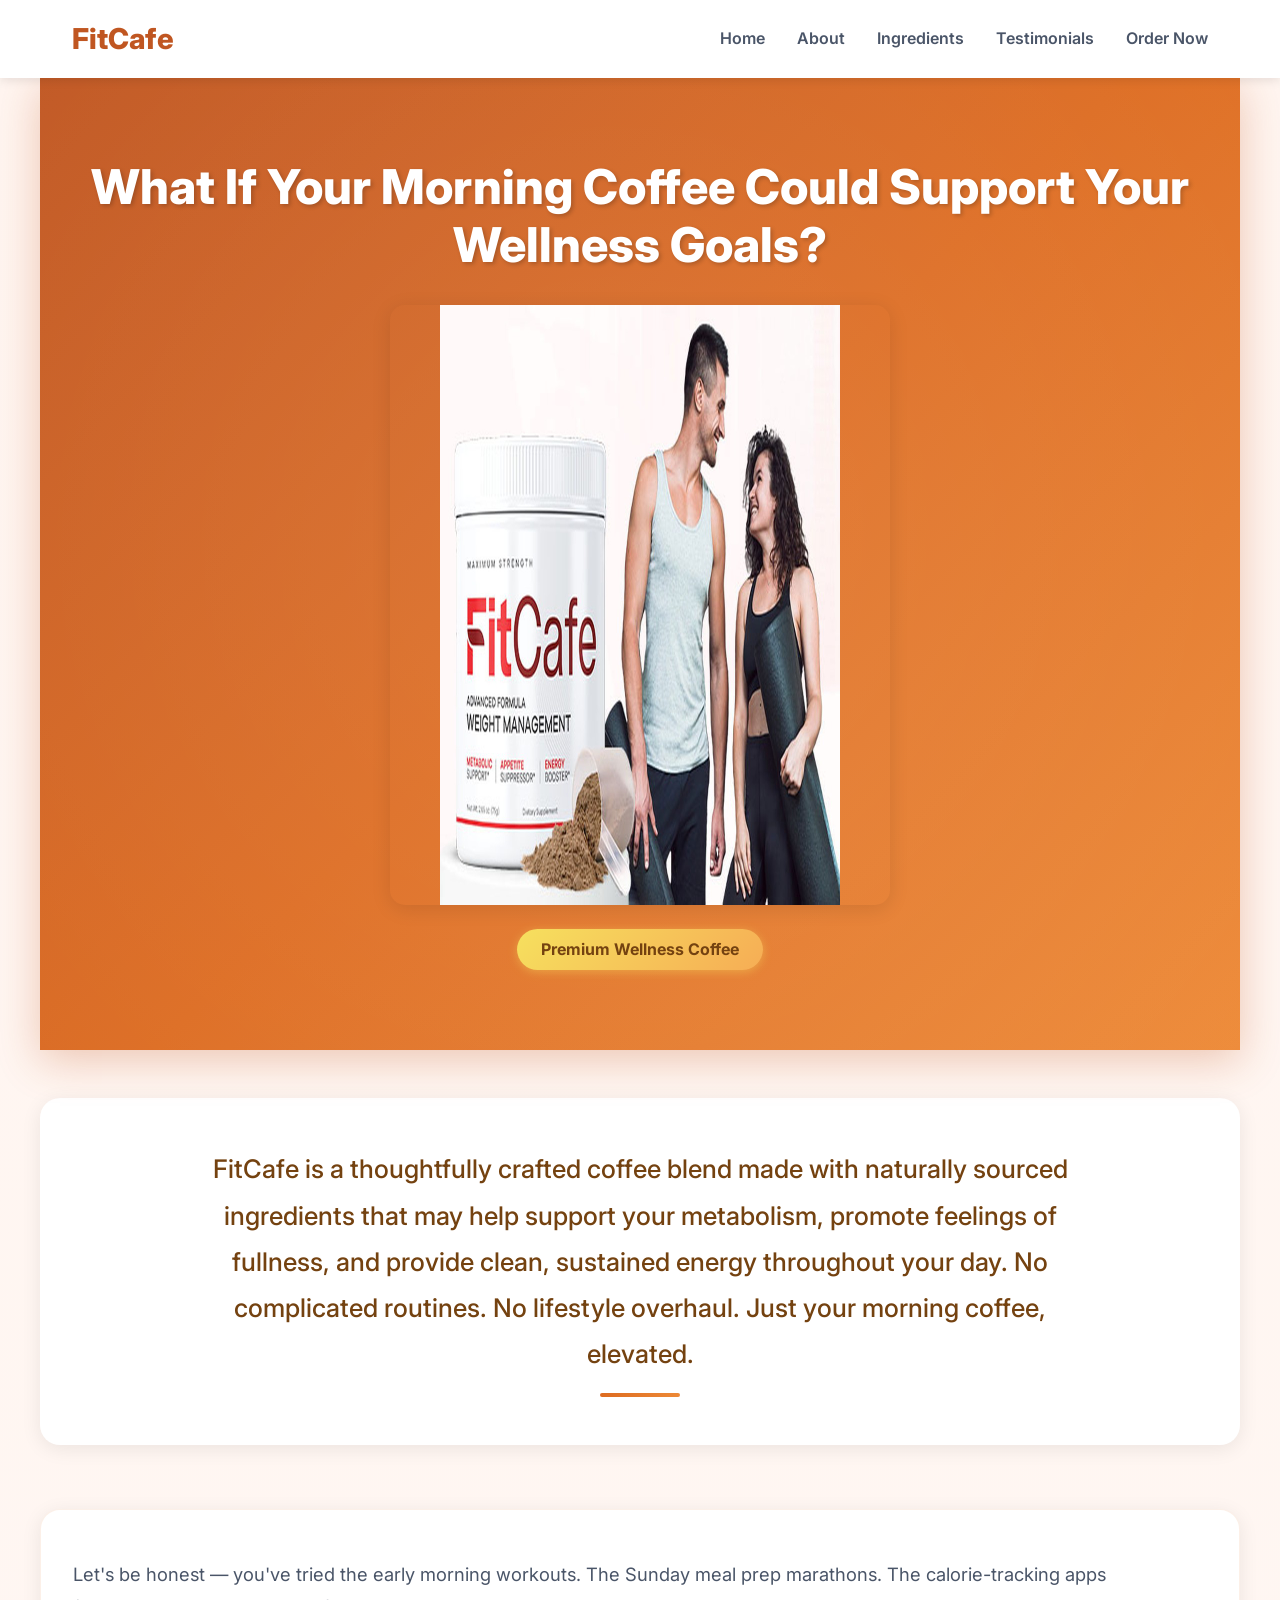
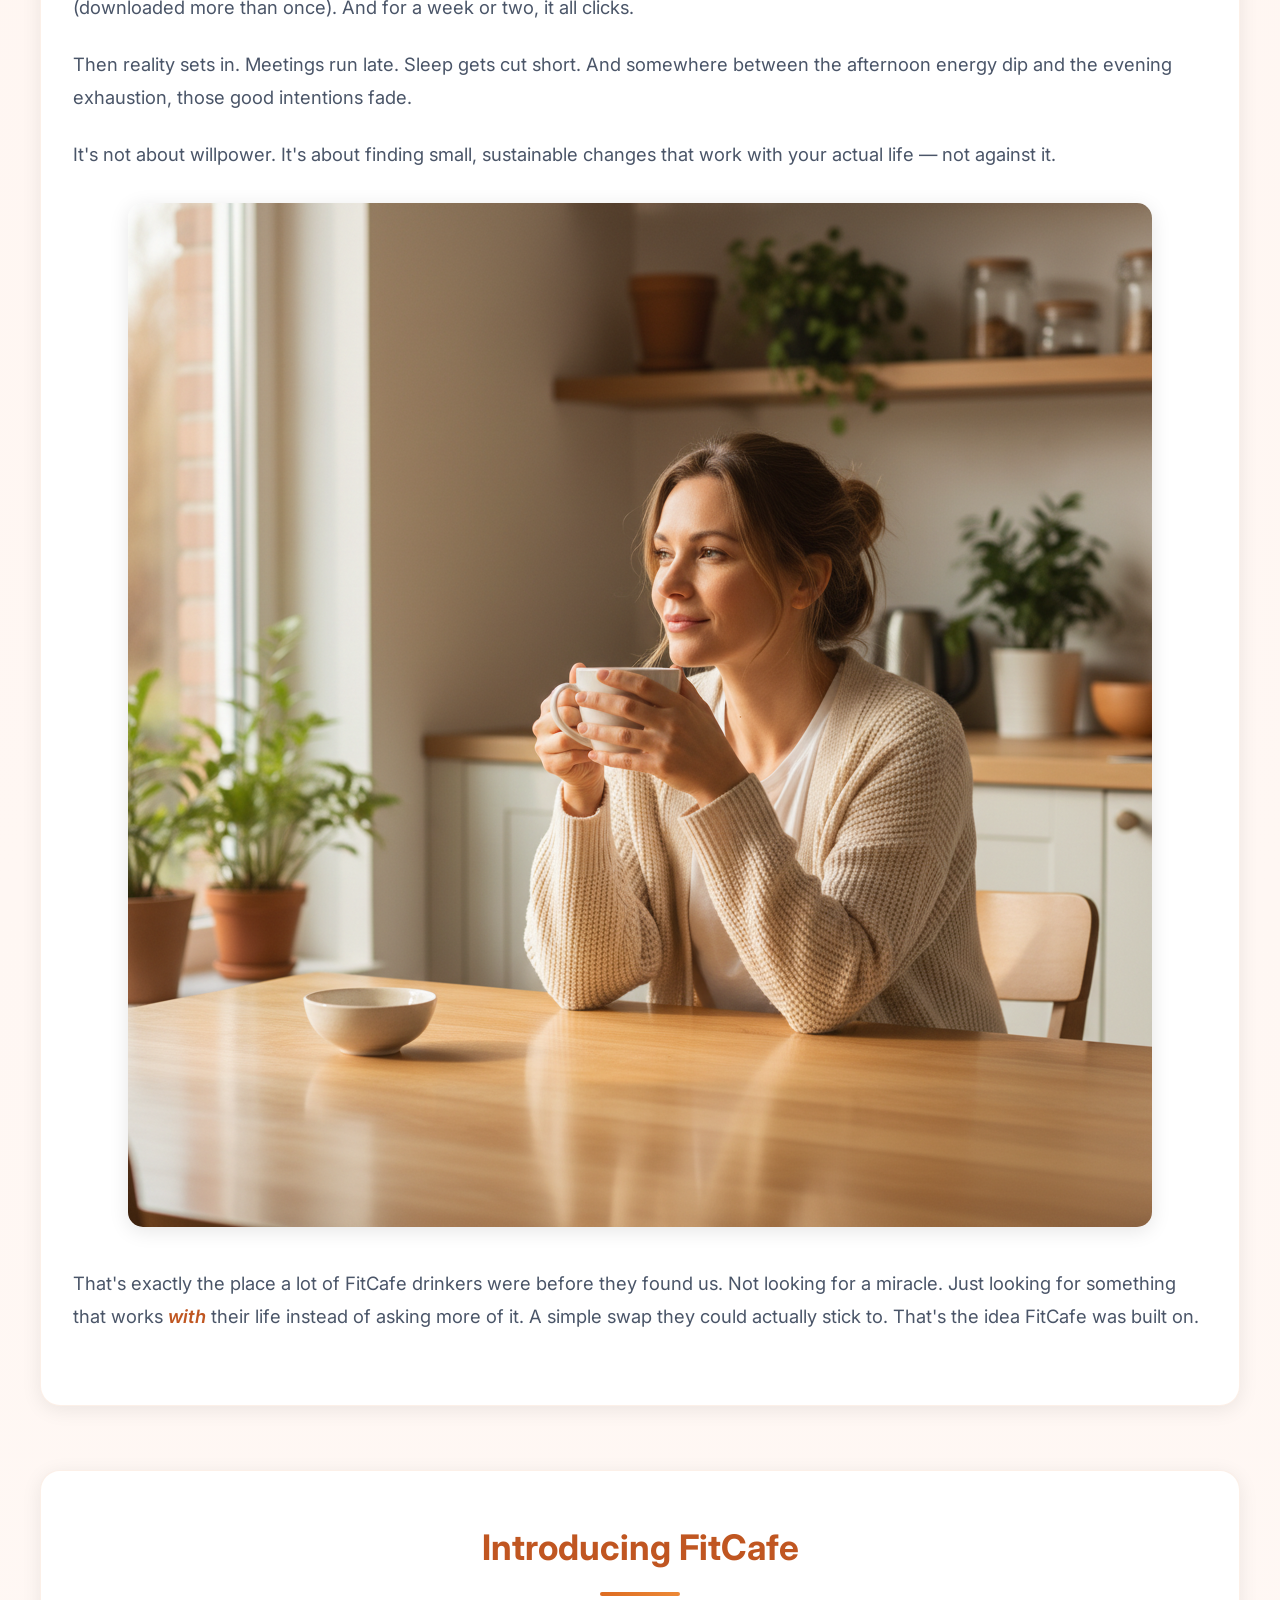
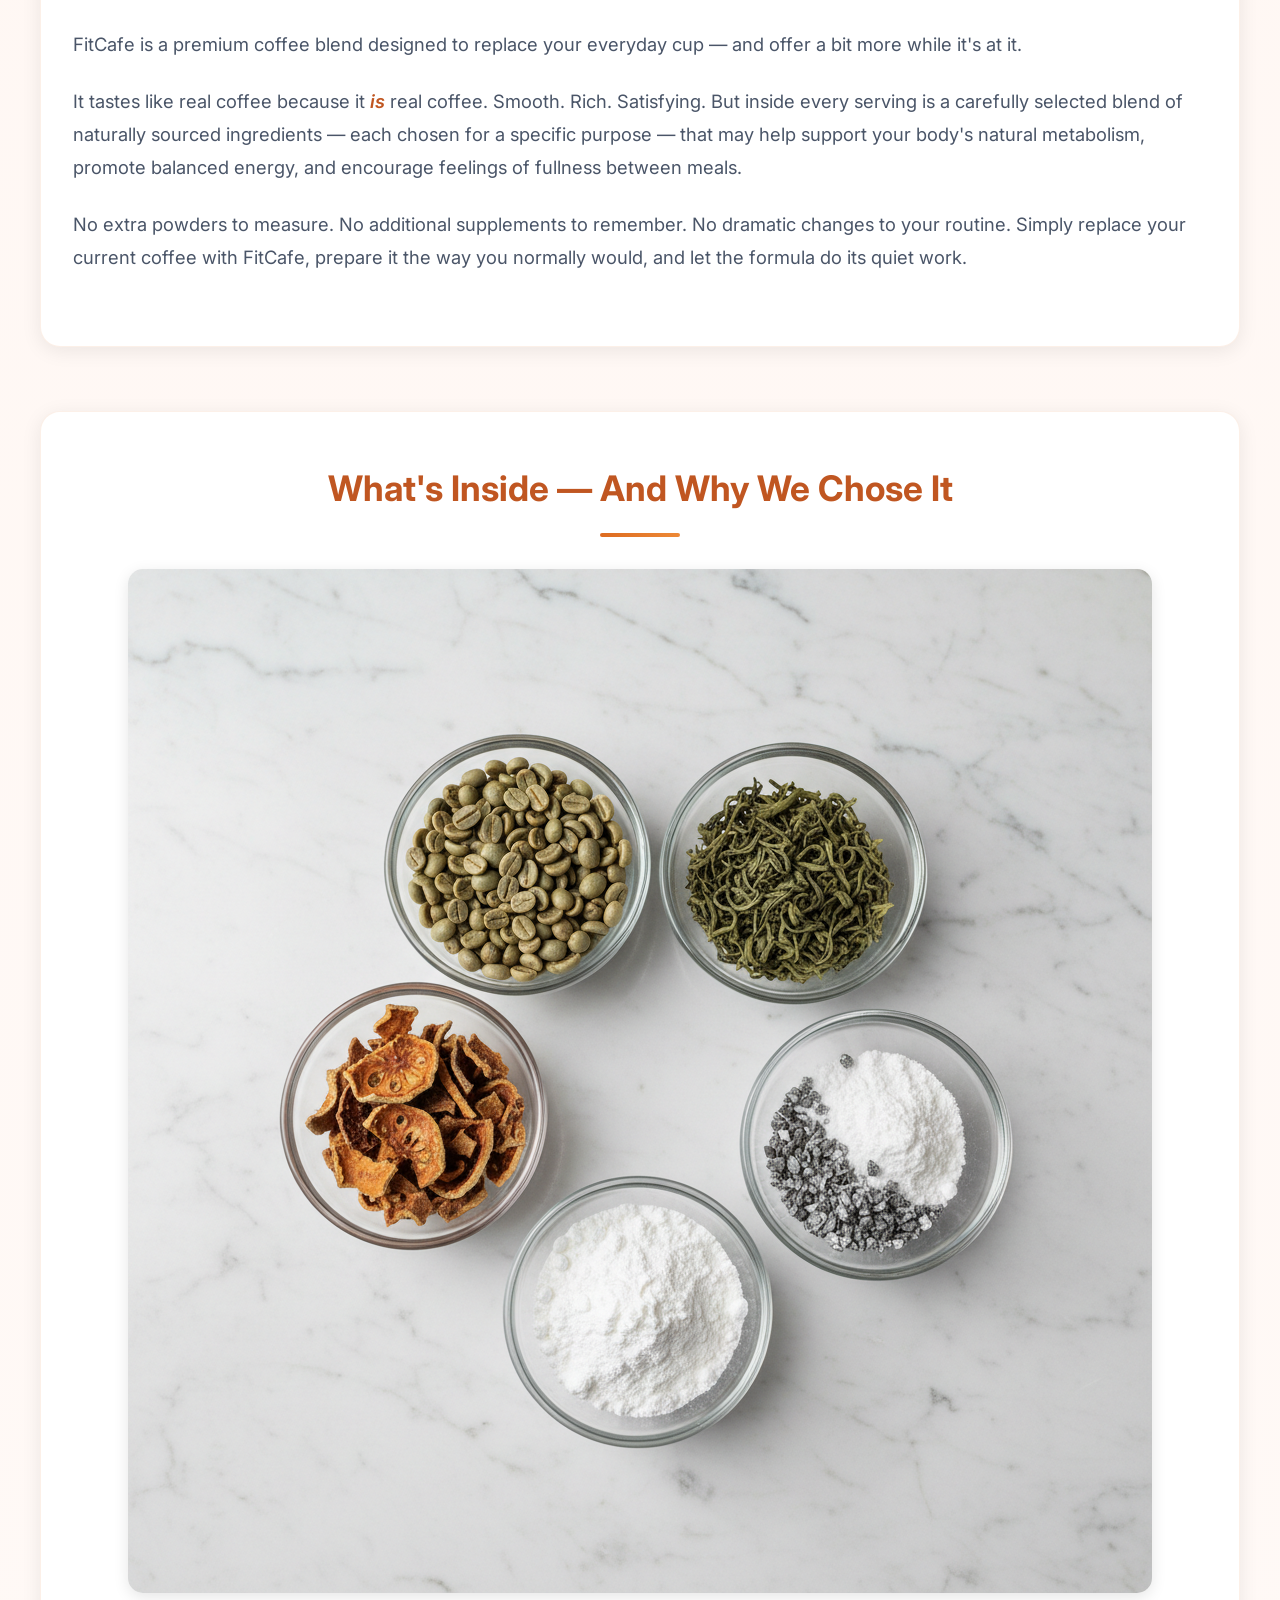
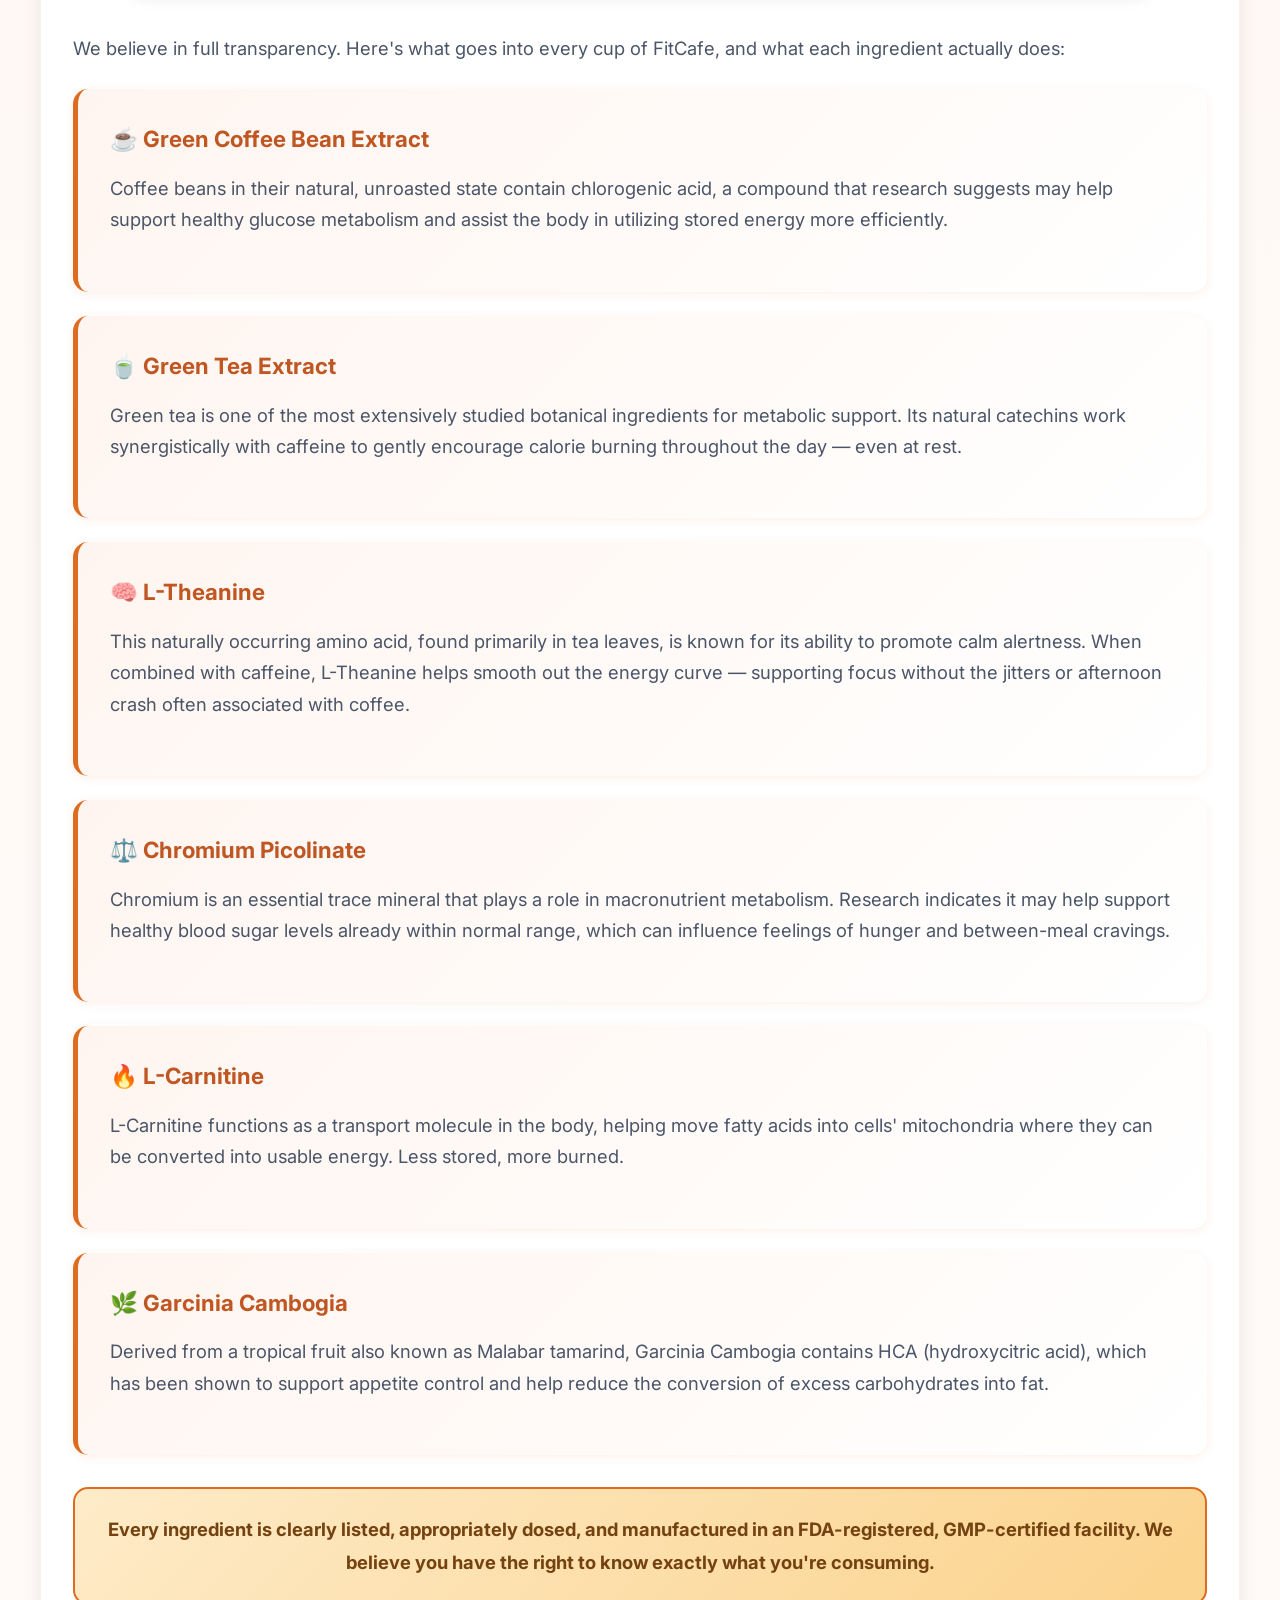
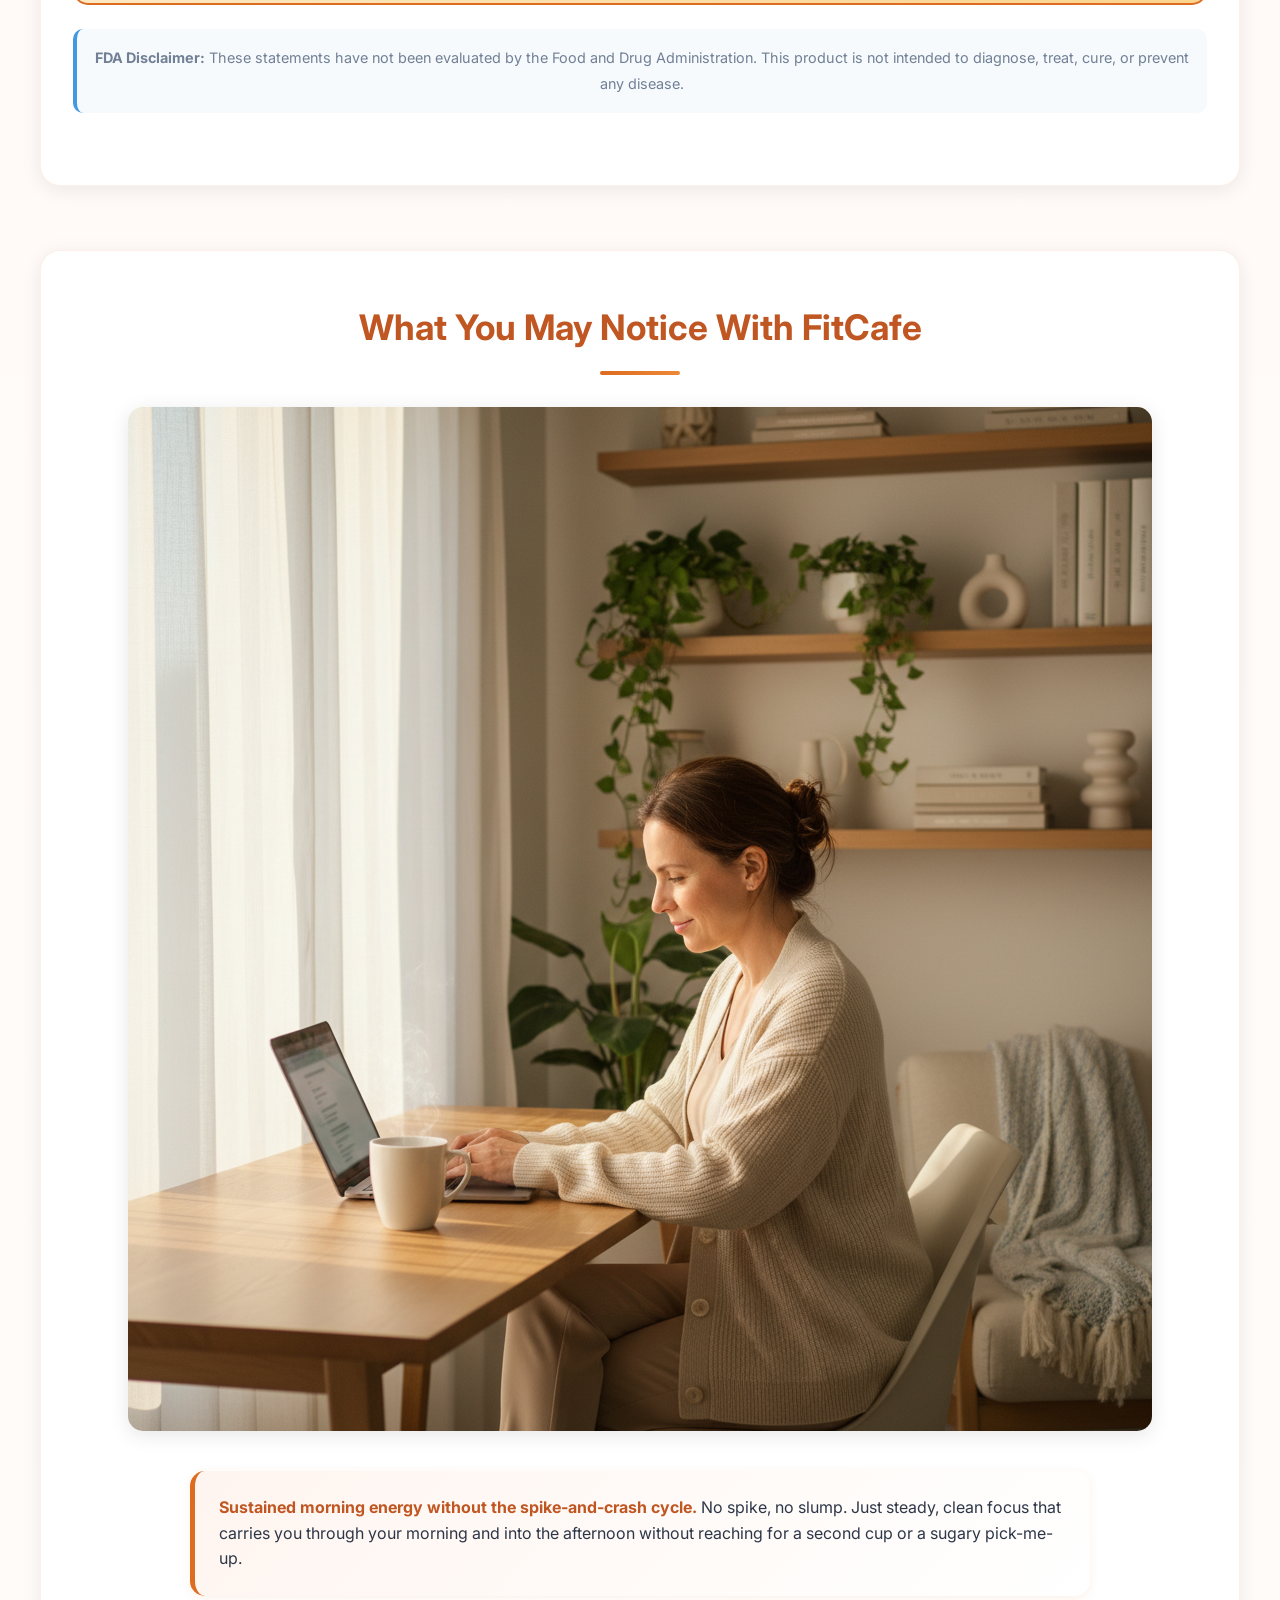
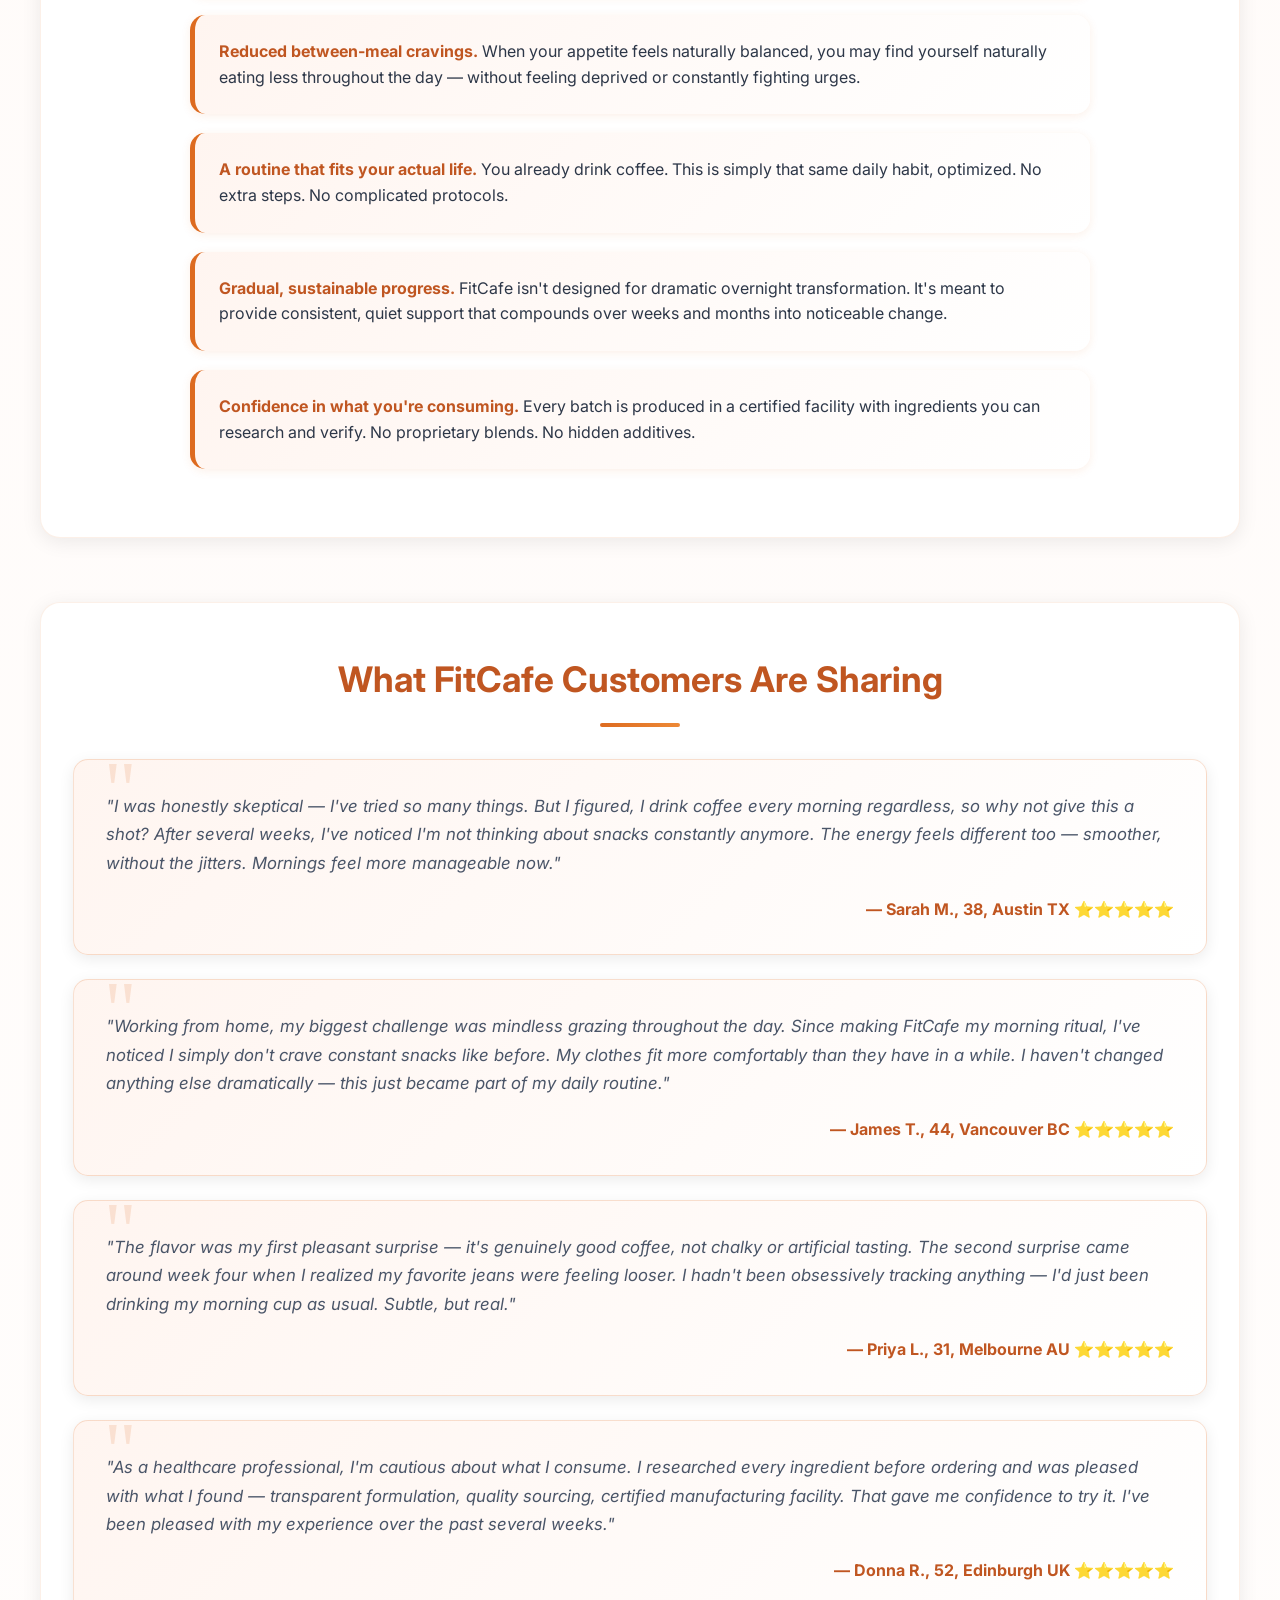
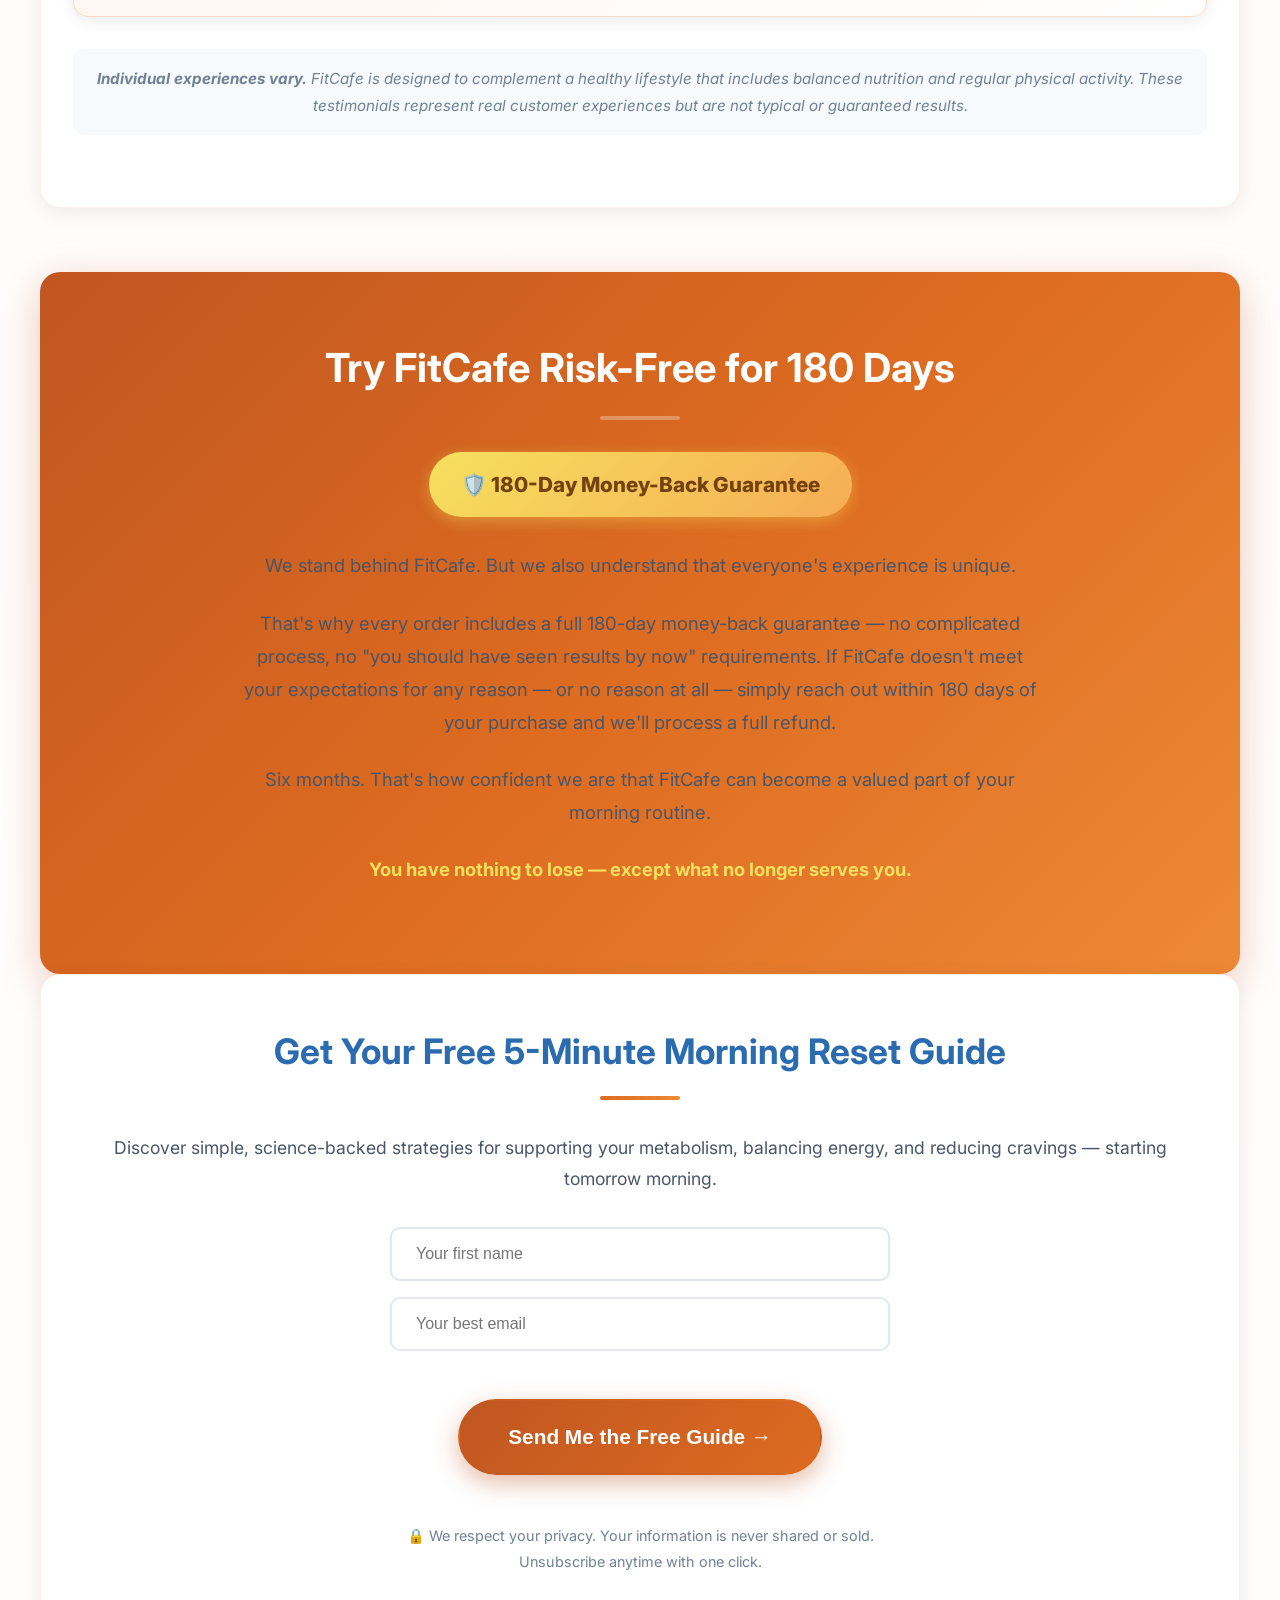
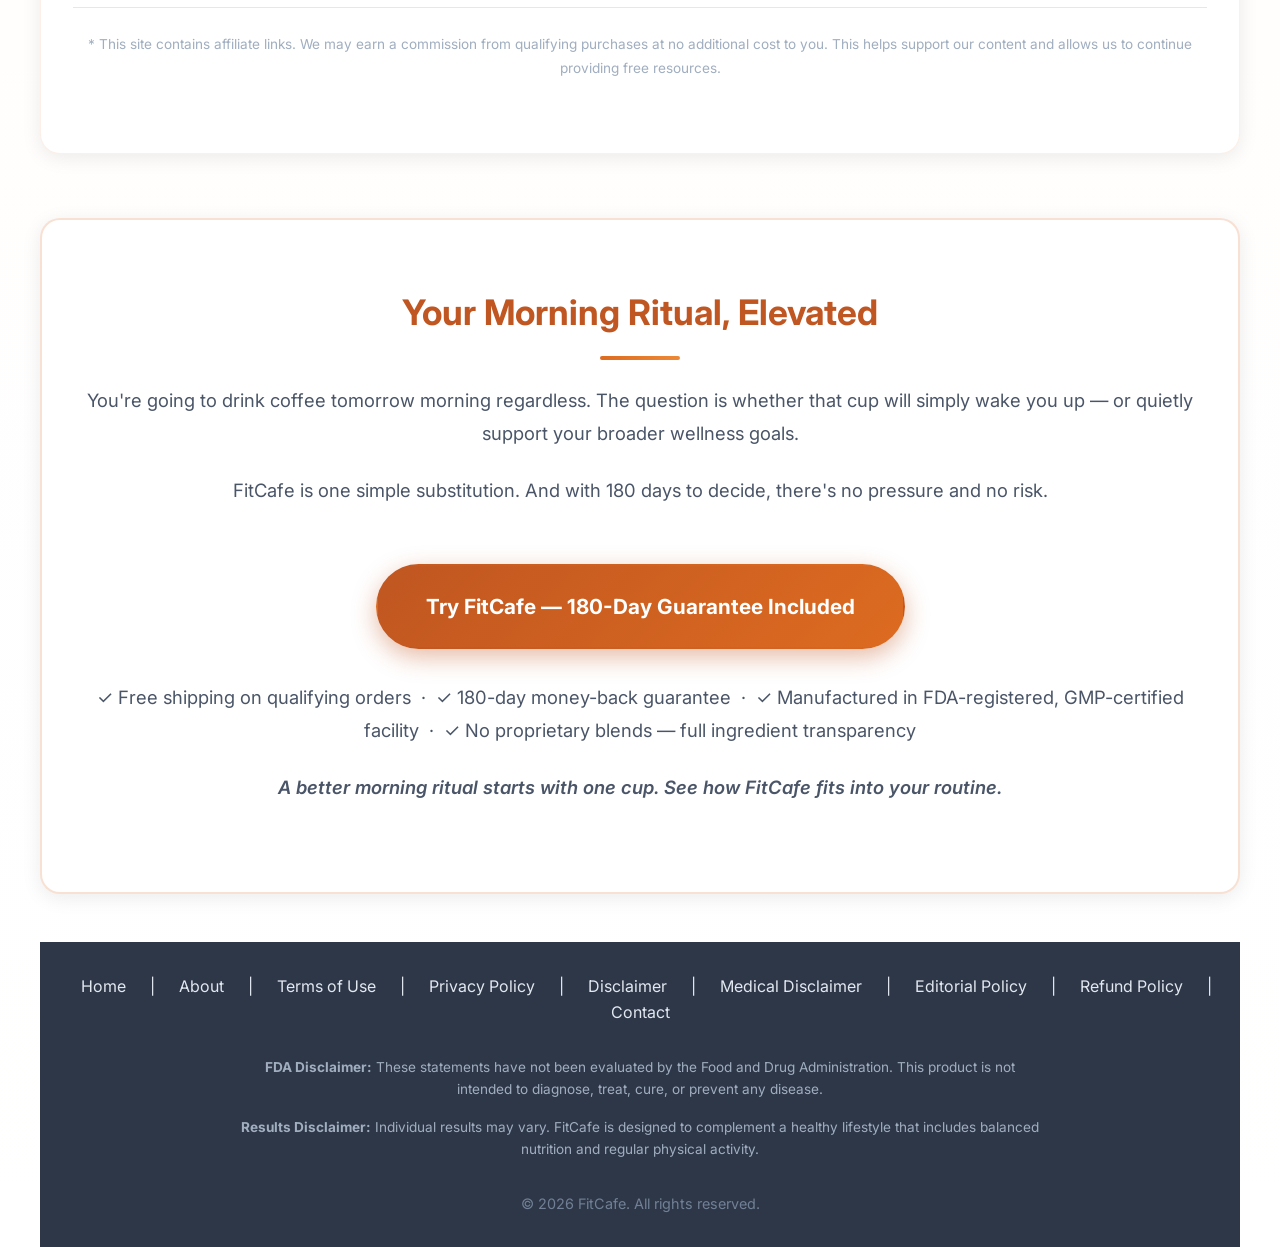
==== index.html @ 1fb7103c "SIMPLE FIX: Use fetch no-cors (tested and working) Removed complex iframe logic. Simple approach: 1." ====
<!DOCTYPE html>
<html lang="en">
<head>
    <meta charset="UTF-8">
    <meta name="viewport" content="width=device-width, initial-scale=1.0">
    <meta name="description" content="FitCafe is a premium coffee blend with naturally sourced ingredients that may support metabolism, promote fullness, and provide clean sustained energy.">
    <meta name="keywords" content="wellness coffee, metabolism support, fitcafe, natural energy, appetite control">
    <title>FitCafe - Your Morning Ritual, Elevated</title>
    
    <!-- Open Graph / Facebook -->
    <meta property="og:type" content="website">
    <meta property="og:url" content="https://fitcafecoffee.com/">
    <meta property="og:title" content="FitCafe - Your Morning Ritual, Elevated">
    <meta property="og:description" content="What If Your Morning Coffee Could Support Your Wellness Goals? FitCafe supports your metabolism, curbs cravings, and keeps your energy steady all day.">
    <meta property="og:image" content="https://fitcafecoffee.com/assets/hero-product.jpg">
    
    <!-- Twitter -->
    <meta property="twitter:card" content="summary_large_image">
    <meta property="twitter:url" content="https://fitcafecoffee.com/">
    <meta property="twitter:title" content="FitCafe - Your Morning Ritual, Elevated">
    <meta property="twitter:description" content="What If Your Morning Coffee Could Support Your Wellness Goals? FitCafe supports your metabolism, curbs cravings, and keeps your energy steady all day.">
    <meta property="twitter:image" content="https://fitcafecoffee.com/assets/hero-product.jpg">
    
    <link rel="stylesheet" href="css/style.css">
    <link href="https://fonts.googleapis.com/css2?family=Inter:wght@300;400;500;600;700&family=Merriweather:wght@300;400;700&display=swap" rel="stylesheet">
</head>
<body>
    <!-- Navigation -->
    <nav class="navbar">
        <div class="container nav-container">
            <a href="index.html" class="logo">FitCafe</a>
            <ul class="nav-menu">
                <li><a href="index.html">Home</a></li>
                <li><a href="about.html">About</a></li>
                <li><a href="#how-it-works">Ingredients</a></li>
                <li><a href="#testimonials">Testimonials</a></li>
                <li><a href="#cta">Order Now</a></li>
            </ul>
        </div>
    </nav>

    <!-- SECTION 1: HEADLINE -->
    <section id="headline" class="container">
        <h1>What If Your Morning Coffee Could Support Your Wellness Goals?</h1>
        <div class="hero-image-container">
            <div class="product-showcase">
                <img src="assets/hero-product-real.jpg" alt="FitCafe premium wellness coffee pouch" class="product-hero-image">
                <div class="product-overlay">
                    <span class="product-badge">Premium Wellness Coffee</span>
                </div>
            </div>
        </div>
    </section>

    <!-- SECTION 2: SUBHEADLINE -->
    <section id="subheadline" class="container">
        <h2>FitCafe is a thoughtfully crafted coffee blend made with naturally sourced ingredients that may help support your metabolism, promote feelings of fullness, and provide clean, sustained energy throughout your day. No complicated routines. No lifestyle overhaul. Just your morning coffee, elevated.</h2>
    </section>

    <!-- SECTION 3: OPENING STORY / RELATABILITY -->
    <section id="opening-story" class="container">
        <p>Let's be honest — you've tried the early morning workouts. The Sunday meal prep marathons. The calorie-tracking apps (downloaded more than once). And for a week or two, it all clicks.</p>

        <p>Then reality sets in. Meetings run late. Sleep gets cut short. And somewhere between the afternoon energy dip and the evening exhaustion, those good intentions fade.</p>

        <p>It's not about willpower. It's about finding small, sustainable changes that work with your actual life — not against it.</p>

        <div class="lifestyle-image-container">
            <img src="assets/morning-ritual.jpg" alt="Woman enjoying morning coffee ritual for weight loss" class="lifestyle-image">
        </div>

        <p>That's exactly the place a lot of FitCafe drinkers were before they found us. Not looking for a miracle. Just looking for something that works <em>with</em> their life instead of asking more of it. A simple swap they could actually stick to. That's the idea FitCafe was built on.</p>
    </section>

    <!-- SECTION 4: PRODUCT INTRODUCTION -->
    <section id="product-intro" class="container">
        <h2>Introducing FitCafe</h2>

        <p>FitCafe is a premium coffee blend designed to replace your everyday cup — and offer a bit more while it's at it.</p>

        <p>It tastes like real coffee because it <em>is</em> real coffee. Smooth. Rich. Satisfying. But inside every serving is a carefully selected blend of naturally sourced ingredients — each chosen for a specific purpose — that may help support your body's natural metabolism, promote balanced energy, and encourage feelings of fullness between meals.</p>

        <p>No extra powders to measure. No additional supplements to remember. No dramatic changes to your routine. Simply replace your current coffee with FitCafe, prepare it the way you normally would, and let the formula do its quiet work.</p>
    </section>

    <!-- SECTION 5: HOW IT WORKS (INGREDIENTS) -->
    <section id="how-it-works" class="container">
        <h2>What's Inside — And Why We Chose It</h2>

        <div class="ingredients-image-container">
            <img src="assets/ingredients-visual.jpg" alt="FitCafe natural ingredients: green coffee beans, green tea, L-Theanine, chromium, L-Carnitine, Garcinia Cambogia" class="ingredients-image">
        </div>

        <p>We believe in full transparency. Here's what goes into every cup of FitCafe, and what each ingredient actually does:</p>

        <div class="ingredient-card">
            <h3>☕ Green Coffee Bean Extract</h3>
            <p>Coffee beans in their natural, unroasted state contain chlorogenic acid, a compound that research suggests may help support healthy glucose metabolism and assist the body in utilizing stored energy more efficiently.</p>
        </div>

        <div class="ingredient-card">
            <h3>🍵 Green Tea Extract</h3>
            <p>Green tea is one of the most extensively studied botanical ingredients for metabolic support. Its natural catechins work synergistically with caffeine to gently encourage calorie burning throughout the day — even at rest.</p>
        </div>

        <div class="ingredient-card">
            <h3>🧠 L-Theanine</h3>
            <p>This naturally occurring amino acid, found primarily in tea leaves, is known for its ability to promote calm alertness. When combined with caffeine, L-Theanine helps smooth out the energy curve — supporting focus without the jitters or afternoon crash often associated with coffee.</p>
        </div>

        <div class="ingredient-card">
            <h3>⚖️ Chromium Picolinate</h3>
            <p>Chromium is an essential trace mineral that plays a role in macronutrient metabolism. Research indicates it may help support healthy blood sugar levels already within normal range, which can influence feelings of hunger and between-meal cravings.</p>
        </div>

        <div class="ingredient-card">
            <h3>🔥 L-Carnitine</h3>
            <p>L-Carnitine functions as a transport molecule in the body, helping move fatty acids into cells' mitochondria where they can be converted into usable energy. Less stored, more burned.</p>
        </div>

        <div class="ingredient-card">
            <h3>🌿 Garcinia Cambogia</h3>
            <p>Derived from a tropical fruit also known as Malabar tamarind, Garcinia Cambogia contains HCA (hydroxycitric acid), which has been shown to support appetite control and help reduce the conversion of excess carbohydrates into fat.</p>
        </div>

        <p class="ingredients-note">Every ingredient is clearly listed, appropriately dosed, and manufactured in an <strong>FDA-registered, GMP-certified facility</strong>. We believe you have the right to know exactly what you're consuming.</p>
        
        <p class="fda-disclaimer"><strong>FDA Disclaimer:</strong> These statements have not been evaluated by the Food and Drug Administration. This product is not intended to diagnose, treat, cure, or prevent any disease.</p>
    </section>

    <!-- SECTION 6: BENEFITS (LIFESTYLE) -->
    <section id="benefits" class="container">
        <h2>What You May Notice With FitCafe</h2>

        <div class="lifestyle-image-container">
            <img src="assets/work-from-home.jpg" alt="Professional working from home with FitCafe coffee" class="lifestyle-image">
        </div>

        <ul class="benefits-list">
            <li><strong>Sustained morning energy without the spike-and-crash cycle.</strong> No spike, no slump. Just steady, clean focus that carries you through your morning and into the afternoon without reaching for a second cup or a sugary pick-me-up.</li>
            <li><strong>Reduced between-meal cravings.</strong> When your appetite feels naturally balanced, you may find yourself naturally eating less throughout the day — without feeling deprived or constantly fighting urges.</li>
            <li><strong>A routine that fits your actual life.</strong> You already drink coffee. This is simply that same daily habit, optimized. No extra steps. No complicated protocols.</li>
            <li><strong>Gradual, sustainable progress.</strong> FitCafe isn't designed for dramatic overnight transformation. It's meant to provide consistent, quiet support that compounds over weeks and months into noticeable change.</li>
            <li><strong>Confidence in what you're consuming.</strong> Every batch is produced in a certified facility with ingredients you can research and verify. No proprietary blends. No hidden additives.</li>
        </ul>
    </section>

    <!-- SECTION 7: SOCIAL PROOF / TESTIMONIALS -->
    <section id="testimonials" class="container">
        <h2>What FitCafe Customers Are Sharing</h2>

        <div class="testimonial-card">
            <blockquote>"I was honestly skeptical — I've tried so many things. But I figured, I drink coffee every morning regardless, so why not give this a shot? After several weeks, I've noticed I'm not thinking about snacks constantly anymore. The energy feels different too — smoother, without the jitters. Mornings feel more manageable now."</blockquote>
            <cite>— Sarah M., 38, Austin TX ⭐⭐⭐⭐⭐</cite>
        </div>

        <div class="testimonial-card">
            <blockquote>"Working from home, my biggest challenge was mindless grazing throughout the day. Since making FitCafe my morning ritual, I've noticed I simply don't crave constant snacks like before. My clothes fit more comfortably than they have in a while. I haven't changed anything else dramatically — this just became part of my daily routine."</blockquote>
            <cite>— James T., 44, Vancouver BC ⭐⭐⭐⭐⭐</cite>
        </div>

        <div class="testimonial-card">
            <blockquote>"The flavor was my first pleasant surprise — it's genuinely good coffee, not chalky or artificial tasting. The second surprise came around week four when I realized my favorite jeans were feeling looser. I hadn't been obsessively tracking anything — I'd just been drinking my morning cup as usual. Subtle, but real."</blockquote>
            <cite>— Priya L., 31, Melbourne AU ⭐⭐⭐⭐⭐</cite>
        </div>

        <div class="testimonial-card">
            <blockquote>"As a healthcare professional, I'm cautious about what I consume. I researched every ingredient before ordering and was pleased with what I found — transparent formulation, quality sourcing, certified manufacturing facility. That gave me confidence to try it. I've been pleased with my experience over the past several weeks."</blockquote>
            <cite>— Donna R., 52, Edinburgh UK ⭐⭐⭐⭐⭐</cite>
        </div>

        <p class="social-proof-note"><strong>Individual experiences vary.</strong> FitCafe is designed to complement a healthy lifestyle that includes balanced nutrition and regular physical activity. These testimonials represent real customer experiences but are not typical or guaranteed results.</p>
    </section>

    <!-- SECTION 8: GUARANTEE -->
    <section id="guarantee" class="container">
        <h2>Try FitCafe Risk-Free for 180 Days</h2>

        <div class="guarantee-box">
            <div class="guarantee-badge">🛡️ 180-Day Money-Back Guarantee</div>

            <p>We stand behind FitCafe. But we also understand that everyone's experience is unique.</p>

            <p>That's why every order includes a full 180-day money-back guarantee — no complicated process, no "you should have seen results by now" requirements. If FitCafe doesn't meet your expectations for any reason — or no reason at all — simply reach out within 180 days of your purchase and we'll process a full refund.</p>

            <p>Six months. That's how confident we are that FitCafe can become a valued part of your morning routine.</p>

            <p><strong>You have nothing to lose — except what no longer serves you.</strong></p>
        </div>
    </section>

    <!-- SECTION 9: EMAIL OPT-IN -->
    <section id="optin" class="container optin-section">
        <h2>Get Your Free 5-Minute Morning Reset Guide</h2>
        <p class="optin-subtitle">Discover simple, science-backed strategies for supporting your metabolism, balancing energy, and reducing cravings — starting tomorrow morning.</p>
        
        <form id="optin-form" class="optin-form">
            <input type="hidden" name="l" value="ab51b15c-4ecb-417e-911c-9f49fe683578">
            <input type="text" id="optin-name" placeholder="Your first name" required>
            <input type="email" id="optin-email" placeholder="Your best email" required>
            <button type="submit" class="cta-button">Send Me the Free Guide →</button>
            <p class="privacy-text">🔒 We respect your privacy. Your information is never shared or sold. Unsubscribe anytime with one click.</p>
        </form>
        <p class="ftc-disclosure">* This site contains affiliate links. We may earn a commission from qualifying purchases at no additional cost to you. This helps support our content and allows us to continue providing free resources.</p>
    </section>

    <!-- Success Modal -->
    <div id="success-modal" style="display: none; position: fixed; top: 0; left: 0; width: 100%; height: 100%; background: rgba(192, 86, 33, 0.95); z-index: 999999; justify-content: center; align-items: center;">
        <div style="background: white; padding: 40px; border-radius: 20px; max-width: 500px; text-align: center; box-shadow: 0 10px 40px rgba(0,0,0,0.3);">
            <div style="font-size: 72px; margin-bottom: 20px;">✅</div>
            <h2 style="color: #C05621; font-size: 32px; font-weight: 700; margin-bottom: 15px;">Subscription Successful!</h2>
            <p style="font-size: 18px; color: #4A5568; margin-bottom: 30px; line-height: 1.6;">Thank you for subscribing to FitCafe Coffee.</p>
            <div style="background: #FFF5F0; padding: 20px; border-radius: 10px; margin-bottom: 30px;">
                <p style="font-size: 16px; color: #C05621; font-weight: 600; margin: 0;">📧 Please check your email to confirm your subscription.</p>
                <p style="font-size: 14px; color: #718096; margin: 10px 0 0 0;">Don't forget to check your spam folder!</p>
            </div>
            <p style="font-size: 14px; color: #A0AEC0;">Redirecting you back in <span id="countdown">5</span> seconds...</p>
            <div style="margin-top: 20px;">
                <div style="width: 50px; height: 50px; border: 5px solid rgba(192, 86, 33, 0.2); border-top-color: #C05621; border-radius: 50%; animation: spin 1s linear infinite; margin: 0 auto;"></div>
            </div>
            <style>@keyframes spin { to { transform: rotate(360deg); } }</style>
        </div>
    </div>

    <!-- SECTION 10: CTA -->
    <section id="cta" class="container">
        <h2>Your Morning Ritual, Elevated</h2>

        <p>You're going to drink coffee tomorrow morning regardless. The question is whether that cup will simply wake you up — or quietly support your broader wellness goals.</p>

        <p>FitCafe is one simple substitution. And with 180 days to decide, there's no pressure and no risk.</p>

        <a href="https://www.premierdiscountlink.com/DGX1CG8/HHCXRHX/?__efq=EQ3d6z0C10O0HCGfHymXEoSPQg_jEa9npbMTRTF8RgM" class="cta-button">Try FitCafe — 180-Day Guarantee Included</a>

        <p class="cta-subtext">✓ Free shipping on qualifying orders &nbsp;&middot;&nbsp; ✓ 180-day money-back guarantee &nbsp;&middot;&nbsp; ✓ Manufactured in FDA-registered, GMP-certified facility &nbsp;&middot;&nbsp; ✓ No proprietary blends — full ingredient transparency</p>

        <p class="cta-closing">A better morning ritual starts with one cup. See how FitCafe fits into your routine.</p>
    </section>

    <!-- FOOTER -->
    <footer class="container">
        <div class="footer-links">
            <a href="index.html">Home</a> &nbsp;|&nbsp; 
            <a href="about.html">About</a> &nbsp;|&nbsp; 
            <a href="terms.html">Terms of Use</a> &nbsp;|&nbsp; 
            <a href="privacy.html">Privacy Policy</a> &nbsp;|&nbsp; 
            <a href="disclaimer.html">Disclaimer</a> &nbsp;|&nbsp; 
            <a href="medical-disclaimer.html">Medical Disclaimer</a> &nbsp;|&nbsp; 
            <a href="editorial.html">Editorial Policy</a> &nbsp;|&nbsp; 
            <a href="refund.html">Refund Policy</a> &nbsp;|&nbsp; 
            <a href="mailto:support@fitcafecoffee.com">Contact</a>
        </div>
        <p class="footer-disclaimer"><strong>FDA Disclaimer:</strong> These statements have not been evaluated by the Food and Drug Administration. This product is not intended to diagnose, treat, cure, or prevent any disease.</p>
        <p class="footer-disclaimer"><strong>Results Disclaimer:</strong> Individual results may vary. FitCafe is designed to complement a healthy lifestyle that includes balanced nutrition and regular physical activity.</p>
        <p class="footer-copyright">&copy; 2026 FitCafe. All rights reserved.</p>
    </footer>

    <script src="js/script.js"></script>
    <script>
    // Simple subscription handler - submit form and show modal
    document.getElementById('optin-form').addEventListener('submit', function(e) {
        e.preventDefault();
        
        const form = this;
        const button = form.querySelector('button[type="submit"]');
        const name = document.getElementById('optin-name').value;
        const email = document.getElementById('optin-email').value;
        const listId = form.querySelector('input[name="l"]').value;
        
        // Show loading
        button.textContent = 'Subscribing...';
        button.disabled = true;
        
        // Submit to Listmonk using fetch with no-cors
        fetch('https://listmonk.thequietself.com/subscription/form', {
            method: 'POST',
            mode: 'no-cors',
            headers: {
                'Content-Type': 'application/x-www-form-urlencoded',
            },
            body: new URLSearchParams({
                l: listId,
                name: name,
                email: email
            })
        })
        .then(function() {
            // Show success modal
            const modal = document.getElementById('success-modal');
            modal.style.display = 'flex';
            
            // Countdown
            let seconds = 5;
            const countdownEl = document.getElementById('countdown');
            const interval = setInterval(function() {
                seconds--;
                countdownEl.textContent = seconds;
                if (seconds <= 0) {
                    clearInterval(interval);
                    window.location.href = 'https://fitcafecoffee.com?subscribed=true';
                }
            }, 1000);
        })
        .catch(function() {
            // Even on error, show modal (no-cors may cause false errors)
            const modal = document.getElementById('success-modal');
            modal.style.display = 'flex';
            
            let seconds = 5;
            const countdownEl = document.getElementById('countdown');
            const interval = setInterval(function() {
                seconds--;
                countdownEl.textContent = seconds;
                if (seconds <= 0) {
                    clearInterval(interval);
                    window.location.href = 'https://fitcafecoffee.com?subscribed=true';
                }
            }, 1000);
        });
    });
    </script>
</body>
</html>
---- css/style.css ----
/* FitCafe Sales Page - Premium CSS */
/* Enhanced UX/UI with vibrant colors and modern design */

* {
    margin: 0;
    padding: 0;
    box-sizing: border-box;
}

body {
    font-family: 'Inter', sans-serif;
    line-height: 1.6;
    color: #2D3748;
    background: linear-gradient(180deg, #FFF5F0 0%, #FFFFFF 100%);
}

.container {
    max-width: 1200px;
    margin: 0 auto;
    padding: 2rem 1.5rem;
}

/* ========================================
   NAVIGATION - Sticky Header
   ======================================== */
.navbar {
    background: white;
    box-shadow: 0 2px 10px rgba(0,0,0,0.1);
    position: sticky;
    top: 0;
    z-index: 1000;
}

.nav-container {
    display: flex;
    justify-content: space-between;
    align-items: center;
    padding: 1rem 2rem;
    max-width: 1200px;
    margin: 0 auto;
}

.logo {
    font-size: 1.8rem;
    font-weight: 800;
    color: #C05621;
    text-decoration: none;
    transition: transform 0.3s ease;
}

.logo:hover {
    transform: scale(1.05);
}

.nav-menu {
    list-style: none;
    display: flex;
    gap: 2rem;
}

.nav-menu a {
    text-decoration: none;
    color: #4A5568;
    font-weight: 600;
    transition: color 0.3s ease;
    position: relative;
}

.nav-menu a:hover {
    color: #C05621;
}

.nav-menu a::after {
    content: '';
    position: absolute;
    bottom: -5px;
    left: 0;
    width: 0;
    height: 2px;
    background: #C05621;
    transition: width 0.3s ease;
}

.nav-menu a:hover::after {
    width: 100%;
}

/* Mobile Navigation */
@media (max-width: 768px) {
    .nav-container {
        flex-direction: column;
        gap: 1rem;
    }
    
    .nav-menu {
        gap: 1rem;
        flex-wrap: wrap;
        justify-content: center;
    }
    
    .logo {
        font-size: 1.5rem;
    }
}

/* ========================================
   HERO SECTION - Enhanced with gradient
   ======================================== */
#headline {
    text-align: center;
    padding: 5rem 1.5rem 3rem;
    background: linear-gradient(135deg, #C05621 0%, #DD6B20 50%, #ED8936 100%);
    color: white;
    margin-bottom: 3rem;
    position: relative;
    overflow: hidden;
    box-shadow: 0 10px 40px rgba(192, 86, 33, 0.3);
}

#headline::before {
    content: '';
    position: absolute;
    top: -50%;
    left: -50%;
    width: 200%;
    height: 200%;
    background: radial-gradient(circle, rgba(255,255,255,0.1) 0%, transparent 70%);
    animation: shimmer 3s infinite;
}

@keyframes shimmer {
    0% { transform: translate(-50%, -50%) rotate(0deg); }
    100% { transform: translate(-50%, -50%) rotate(360deg); }
}

#headline h1 {
    font-size: 3rem;
    font-weight: 800;
    line-height: 1.2;
    text-shadow: 2px 2px 4px rgba(0,0,0,0.2);
    position: relative;
    z-index: 1;
}

/* ========================================
   SUBHEADLINE - Clean & Centered
   ======================================== */
#subheadline {
    text-align: center;
    margin-bottom: 4rem;
    background: white;
    padding: 3rem 2rem;
    border-radius: 20px;
    box-shadow: 0 4px 20px rgba(0,0,0,0.08);
}

#subheadline h2 {
    font-size: 1.6rem;
    font-weight: 500;
    color: #744210;
    max-width: 900px;
    margin: 0 auto;
    line-height: 1.8;
}

/* ========================================
   GENERAL SECTIONS - Card Style
   ======================================== */
section:not(#headline):not(#subheadline):not(#cta):not(#guarantee) {
    margin-bottom: 4rem;
    background: white;
    padding: 3rem 2rem;
    border-radius: 20px;
    box-shadow: 0 4px 20px rgba(0,0,0,0.08);
    border: 1px solid rgba(221, 107, 32, 0.1);
}

section h2 {
    font-size: 2.2rem;
    font-weight: 700;
    color: #C05621;
    margin-bottom: 2rem;
    text-align: center;
    position: relative;
}

section h2::after {
    content: '';
    display: block;
    width: 80px;
    height: 4px;
    background: linear-gradient(90deg, #DD6B20, #ED8936);
    margin: 1rem auto 0;
    border-radius: 2px;
}

section p {
    margin-bottom: 1.5rem;
    font-size: 1.15rem;
    color: #4A5568;
    line-height: 1.8;
}

section em {
    font-style: italic;
    color: #C05621;
    font-weight: 600;
}

/* ========================================
   INGREDIENT CARDS - Vibrant Design
   ======================================== */
.ingredients-image-container {
    text-align: center;
    margin: 2rem 0;
}

.ingredients-image {
    max-width: 100%;
    height: auto;
    border-radius: 15px;
    box-shadow: 0 4px 15px rgba(0,0,0,0.1);
}

.ingredient-card {
    background: linear-gradient(135deg, #FFF5F0 0%, #FFFFFF 100%);
    padding: 2rem;
    margin-bottom: 1.5rem;
    border-left: 5px solid #DD6B20;
    border-radius: 15px;
    box-shadow: 0 2px 10px rgba(221, 107, 32, 0.1);
    transition: transform 0.3s ease, box-shadow 0.3s ease;
}

.ingredient-card:hover {
    transform: translateY(-5px);
    box-shadow: 0 8px 25px rgba(221, 107, 32, 0.2);
}

.ingredient-card h3 {
    font-size: 1.4rem;
    color: #C05621;
    margin-bottom: 1rem;
    font-weight: 700;
}

.ingredient-card p {
    color: #4A5568;
    line-height: 1.7;
}

.ingredients-note {
    font-weight: 700;
    text-align: center;
    margin-top: 2rem;
    padding: 1.5rem;
    background: linear-gradient(135deg, #FEEBC8 0%, #FBD38D 100%);
    border-radius: 15px;
    color: #744210;
    border: 2px solid #DD6B20;
}

.fda-disclaimer {
    font-size: 0.9rem;
    color: #718096;
    text-align: center;
    margin-top: 1.5rem;
    padding: 1rem;
    background: #F7FAFC;
    border-radius: 10px;
    border-left: 4px solid #4299E1;
}

/* ========================================
   BENEFITS LIST - Modern Cards
   ======================================== */
.benefits-list {
    list-style: none;
    max-width: 900px;
    margin: 0 auto;
}

.benefits-list li {
    padding: 1.5rem;
    margin-bottom: 1.2rem;
    background: linear-gradient(135deg, #FFF5F0 0%, #FFFFFF 100%);
    border-radius: 15px;
    border-left: 5px solid #DD6B20;
    box-shadow: 0 2px 10px rgba(221, 107, 32, 0.1);
    transition: transform 0.3s ease;
}

.benefits-list li:hover {
    transform: translateX(5px);
}

.benefits-list li strong {
    color: #C05621;
    font-weight: 700;
}

/* ========================================
   TESTIMONIALS - Enhanced Design
   ======================================== */
.testimonial-card {
    background: linear-gradient(135deg, #FFF5F0 0%, #FFFFFF 100%);
    padding: 2rem;
    margin-bottom: 1.5rem;
    border-radius: 15px;
    position: relative;
    box-shadow: 0 4px 15px rgba(0,0,0,0.08);
    border: 1px solid rgba(221, 107, 32, 0.2);
}

.testimonial-card::before {
    content: '"';
    position: absolute;
    top: -10px;
    left: 30px;
    font-size: 5rem;
    color: rgba(221, 107, 32, 0.15);
    font-family: Georgia, serif;
    line-height: 1;
}

.testimonial-card blockquote {
    font-style: italic;
    margin-bottom: 1.2rem;
    color: #4A5568;
    font-size: 1.05rem;
    line-height: 1.7;
    position: relative;
    z-index: 1;
}

.testimonial-card cite {
    display: block;
    text-align: right;
    font-weight: 700;
    color: #C05621;
    font-style: normal;
}

.social-proof-note {
    text-align: center;
    margin-top: 2rem;
    font-style: italic;
    color: #718096;
    font-size: 0.95rem;
    padding: 1rem;
    background: #F7FAFC;
    border-radius: 10px;
}

/* ========================================
   GUARANTEE SECTION - Premium Gradient
   ======================================== */
#guarantee {
    background: linear-gradient(135deg, #C05621 0%, #DD6B20 50%, #ED8936 100%);
    color: white;
    text-align: center;
    padding: 4rem 2rem;
    border-radius: 20px;
    box-shadow: 0 10px 40px rgba(192, 86, 33, 0.3);
}

#guarantee h2 {
    color: white;
    font-size: 2.5rem;
    margin-bottom: 2rem;
}

#guarantee h2::after {
    background: rgba(255,255,255,0.3);
}

.guarantee-box {
    max-width: 800px;
    margin: 0 auto;
}

.guarantee-badge {
    background: linear-gradient(135deg, #F6E05E 0%, #F6AD55 100%);
    color: #744210;
    font-weight: 800;
    padding: 1rem 2rem;
    border-radius: 50px;
    display: inline-block;
    margin-bottom: 2rem;
    font-size: 1.3rem;
    box-shadow: 0 4px 15px rgba(246, 224, 94, 0.4);
    animation: pulse 2s infinite;
}

@keyframes pulse {
    0%, 100% { transform: scale(1); }
    50% { transform: scale(1.05); }
}

#guarantee p {
    margin-bottom: 1.5rem;
    font-size: 1.15rem;
    line-height: 1.8;
}

#guarantee strong {
    color: #F6E05E;
    font-weight: 700;
}

/* ========================================
   EMAIL OPT-IN - Modern Form
   ======================================== */
.optin-section {
    background: linear-gradient(135deg, #EBF8FF 0%, #FFFFFF 100%);
    text-align: center;
    border: 2px solid #4299E1;
}

.optin-section h2 {
    color: #2B6CB0;
}

.optin-subtitle {
    font-size: 1.1rem;
    color: #4A5568;
    margin-bottom: 2rem;
}

.optin-form {
    max-width: 500px;
    margin: 0 auto 2rem;
}

.optin-form input[type="text"],
.optin-form input[type="email"] {
    width: 100%;
    padding: 1rem 1.5rem;
    margin-bottom: 1rem;
    border: 2px solid #E2E8F0;
    border-radius: 10px;
    font-size: 1rem;
    transition: border-color 0.3s ease;
}

.optin-form input:focus {
    outline: none;
    border-color: #4299E1;
}

.privacy-text {
    font-size: 0.9rem;
    color: #718096;
    margin-top: 1rem;
}

.ftc-disclosure {
    font-size: 0.85rem;
    color: #A0AEC0;
    margin-top: 1.5rem;
    padding-top: 1.5rem;
    border-top: 1px solid #E2E8F0;
}

/* ========================================
   CTA SECTION - Enhanced Button
   ======================================== */
#cta {
    text-align: center;
    background: white;
    padding: 4rem 2rem;
    border-radius: 20px;
    box-shadow: 0 4px 20px rgba(0,0,0,0.08);
    margin-bottom: 3rem;
    border: 2px solid rgba(221, 107, 32, 0.2);
}

#cta h2 {
    color: #C05621;
    margin-bottom: 1.5rem;
}

#cta p {
    font-size: 1.15rem;
    color: #4A5568;
    margin-bottom: 1.5rem;
    line-height: 1.8;
}

.cta-button {
    display: inline-block;
    background: linear-gradient(135deg, #C05621 0%, #DD6B20 100%);
    color: white;
    padding: 1.5rem 3rem;
    font-size: 1.3rem;
    font-weight: 700;
    text-decoration: none;
    border-radius: 50px;
    margin: 2rem 0;
    box-shadow: 0 8px 25px rgba(192, 86, 33, 0.4);
    transition: all 0.3s ease;
    border: 2px solid transparent;
}

.cta-button:hover {
    transform: translateY(-3px);
    box-shadow: 0 12px 35px rgba(192, 86, 33, 0.5);
    background: linear-gradient(135deg, #DD6B20 0%, #ED8936 100%);
}

.cta-button:active {
    transform: translateY(-1px);
}

.cta-subtext {
    font-size: 0.95rem;
    color: #718096;
    margin-bottom: 1.5rem;
    line-height: 2;
}

.cta-closing {
    font-size: 1.1rem;
    color: #C05621;
    font-weight: 600;
    font-style: italic;
}

/* ========================================
   FOOTER - Clean & Professional
   ======================================== */
footer {
    background: #2D3748;
    color: #E2E8F0;
    padding: 3rem 2rem;
    text-align: center;
    margin-top: 4rem;
}

.footer-links {
    margin-bottom: 2rem;
}

.footer-links a {
    color: #E2E8F0;
    text-decoration: none;
    margin: 0 1rem;
    transition: color 0.3s ease;
}

.footer-links a:hover {
    color: #FBD38D;
}

.footer-disclaimer {
    font-size: 0.85rem;
    color: #A0AEC0;
    margin-bottom: 1rem;
    max-width: 800px;
    margin-left: auto;
    margin-right: auto;
}

.footer-copyright {
    font-size: 0.9rem;
    color: #718096;
    margin-top: 2rem;
}

/* ========================================
   LIFESTYLE IMAGES - Responsive
   ======================================== */
.lifestyle-image-container,
.product-showcase,
.ingredients-image-container {
    text-align: center;
    margin: 2rem 0;
}

.lifestyle-image,
.product-hero-image {
    max-width: 100%;
    height: auto;
    border-radius: 15px;
    box-shadow: 0 4px 20px rgba(0,0,0,0.1);
}

/* Product Showcase - Special Handling */
.product-showcase {
    position: relative;
    max-width: 500px;
    margin: 2rem auto;
}

.product-showcase .product-hero-image {
    width: 100%;
    height: auto;
    object-fit: contain;
    max-height: 600px;
}

@media (max-width: 768px) {
    .product-showcase {
        max-width: 100%;
        padding: 0 1rem;
    }
    
    .product-showcase .product-hero-image {
        max-height: 400px;
    }
}

.product-badge {
    background: linear-gradient(135deg, #F6E05E 0%, #F6AD55 100%);
    color: #744210;
    padding: 0.5rem 1.5rem;
    border-radius: 25px;
    display: inline-block;
    font-weight: 700;
    margin-top: 1rem;
    box-shadow: 0 2px 10px rgba(246, 224, 94, 0.4);
}

/* ========================================
   RESPONSIVE DESIGN
   ======================================== */
@media (max-width: 768px) {
    #headline h1 {
        font-size: 2rem;
    }
    
    #subheadline h2 {
        font-size: 1.3rem;
    }
    
    section h2 {
        font-size: 1.8rem;
    }
    
    .cta-button {
        padding: 1.2rem 2rem;
        font-size: 1.1rem;
    }
    
    .container {
        padding: 1.5rem 1rem;
    }
}
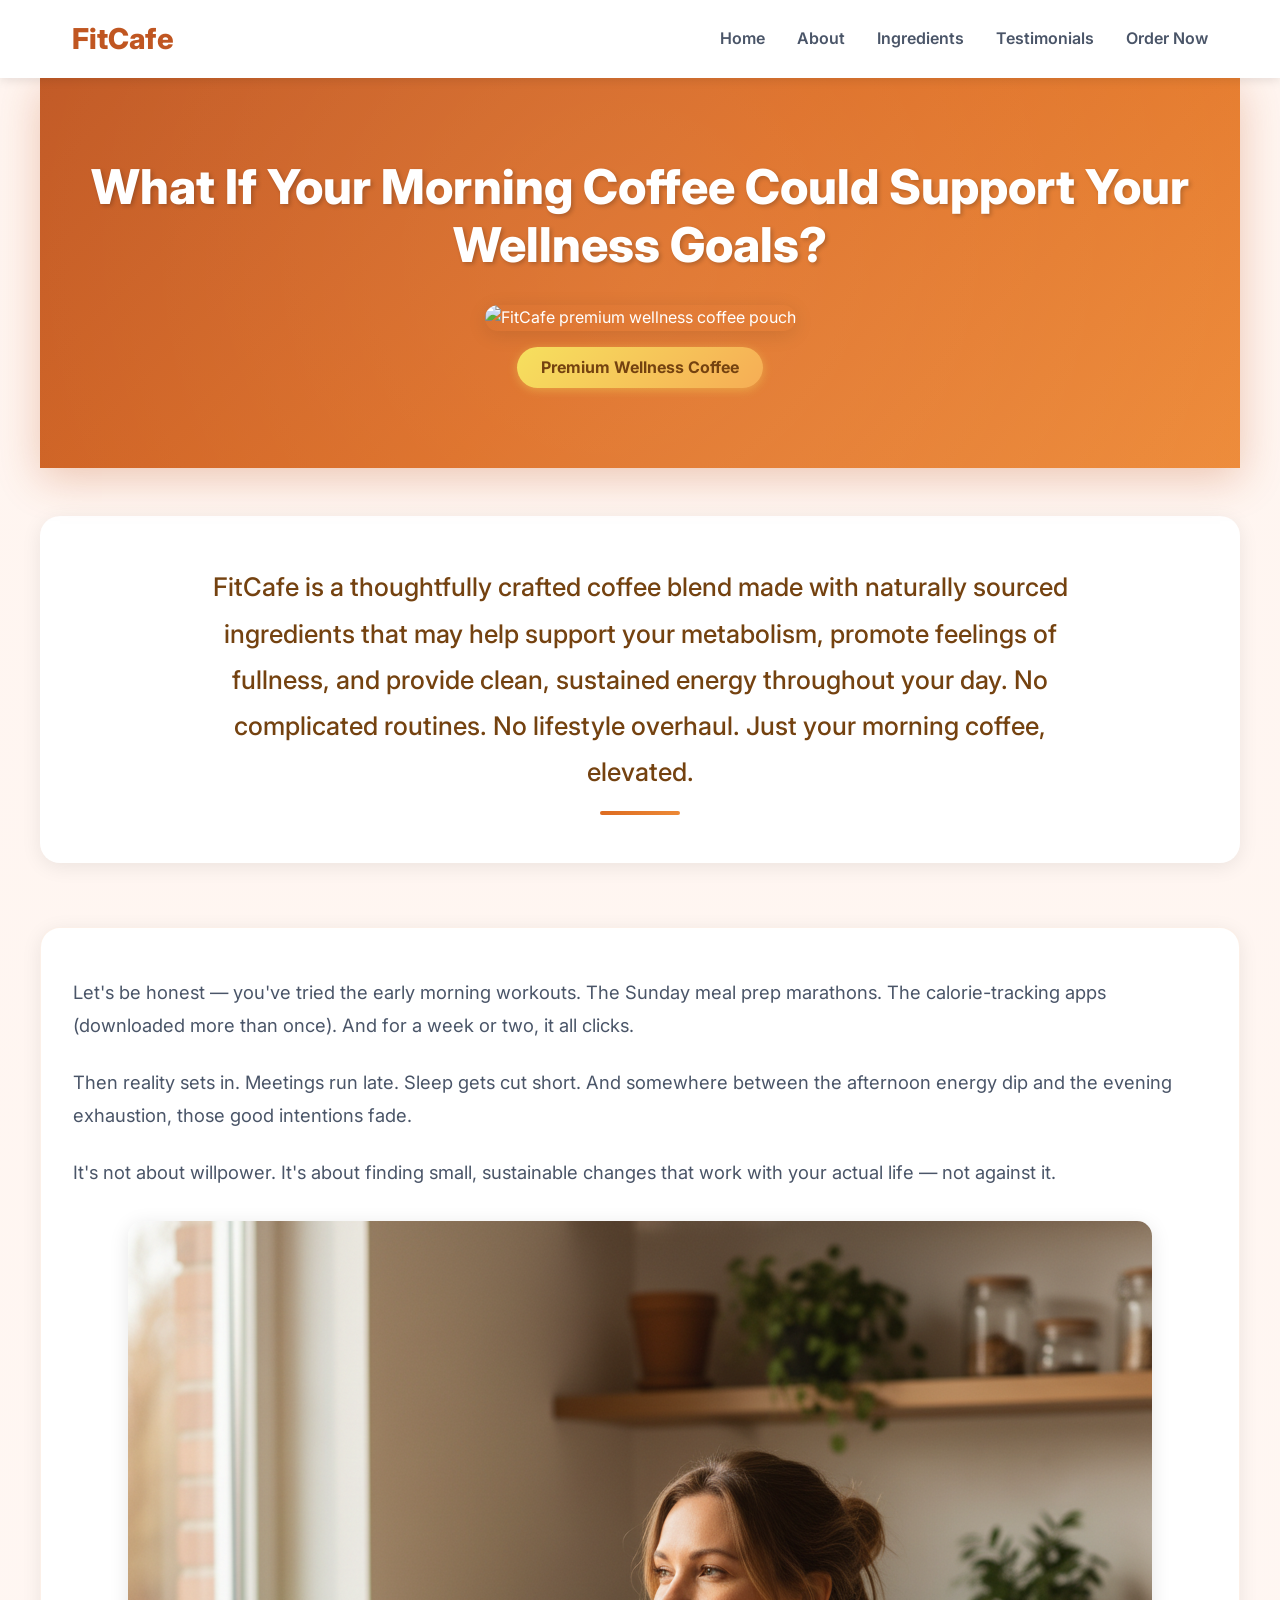
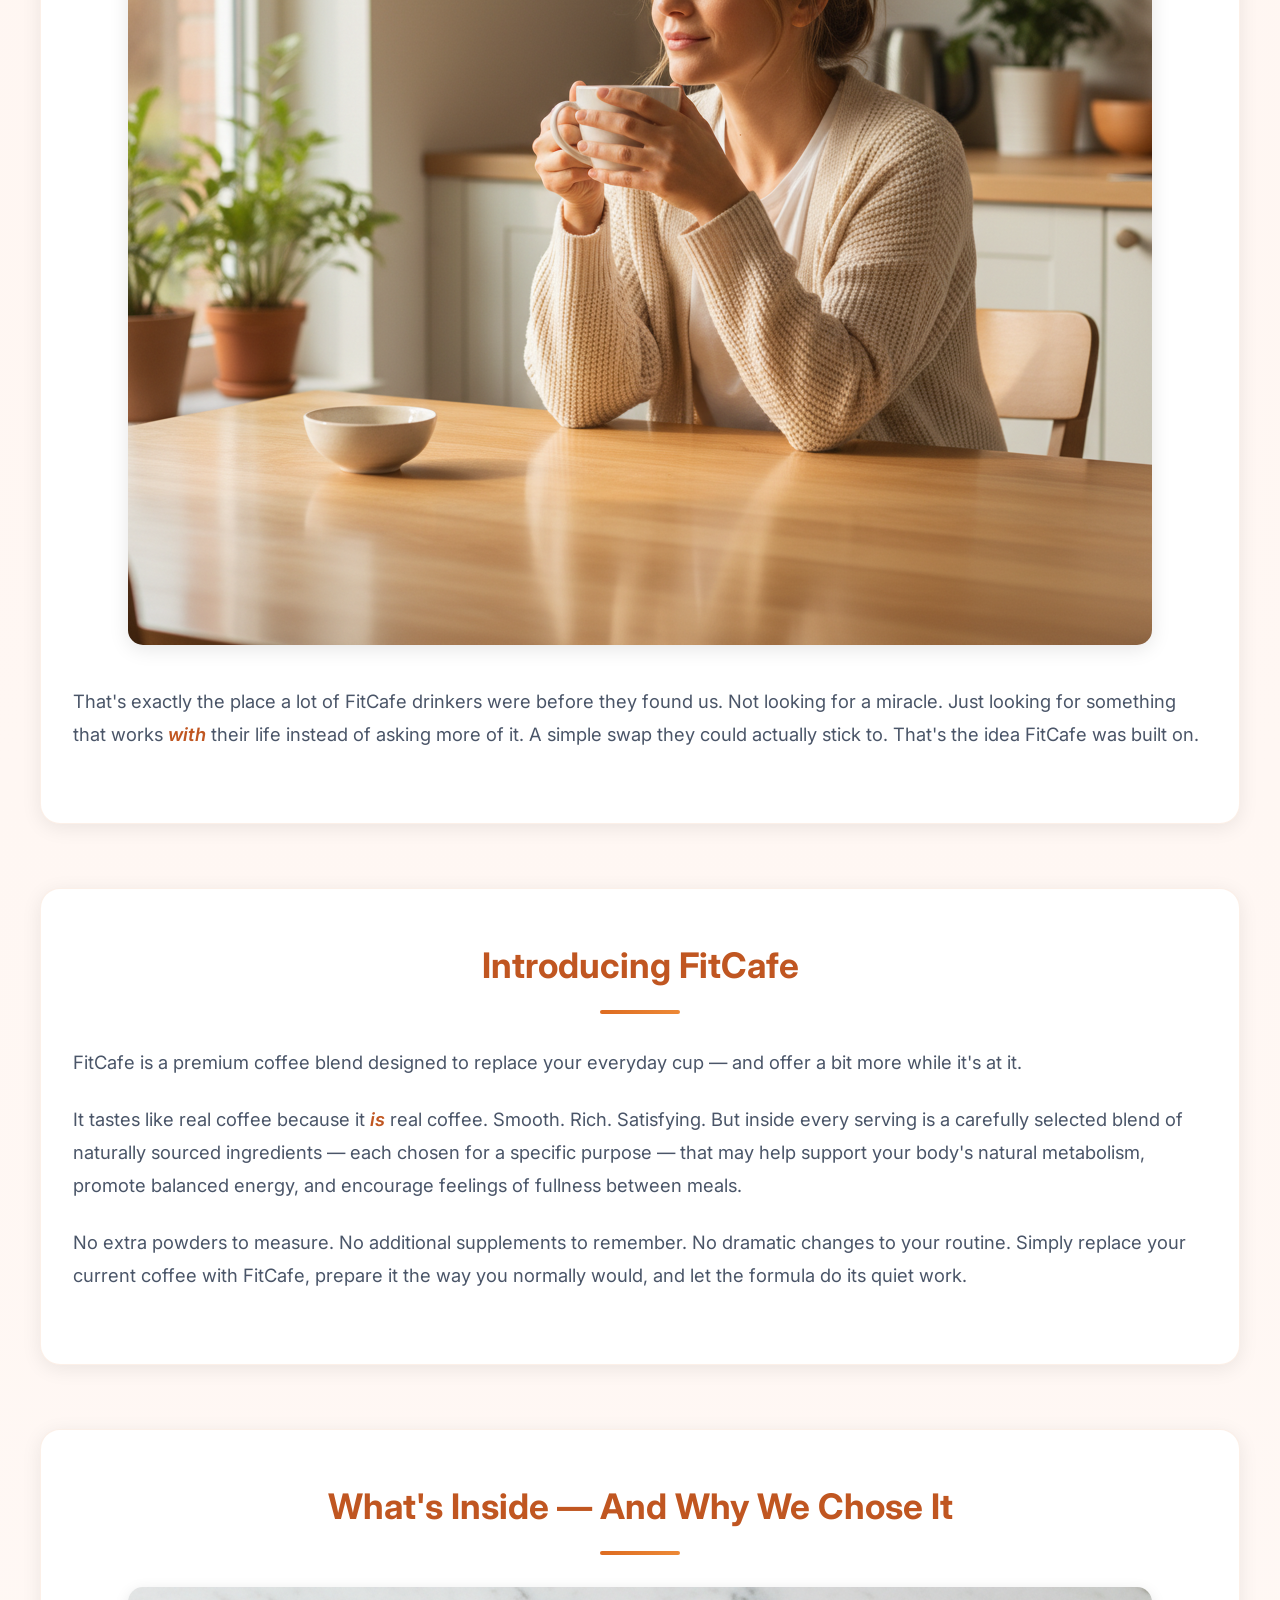
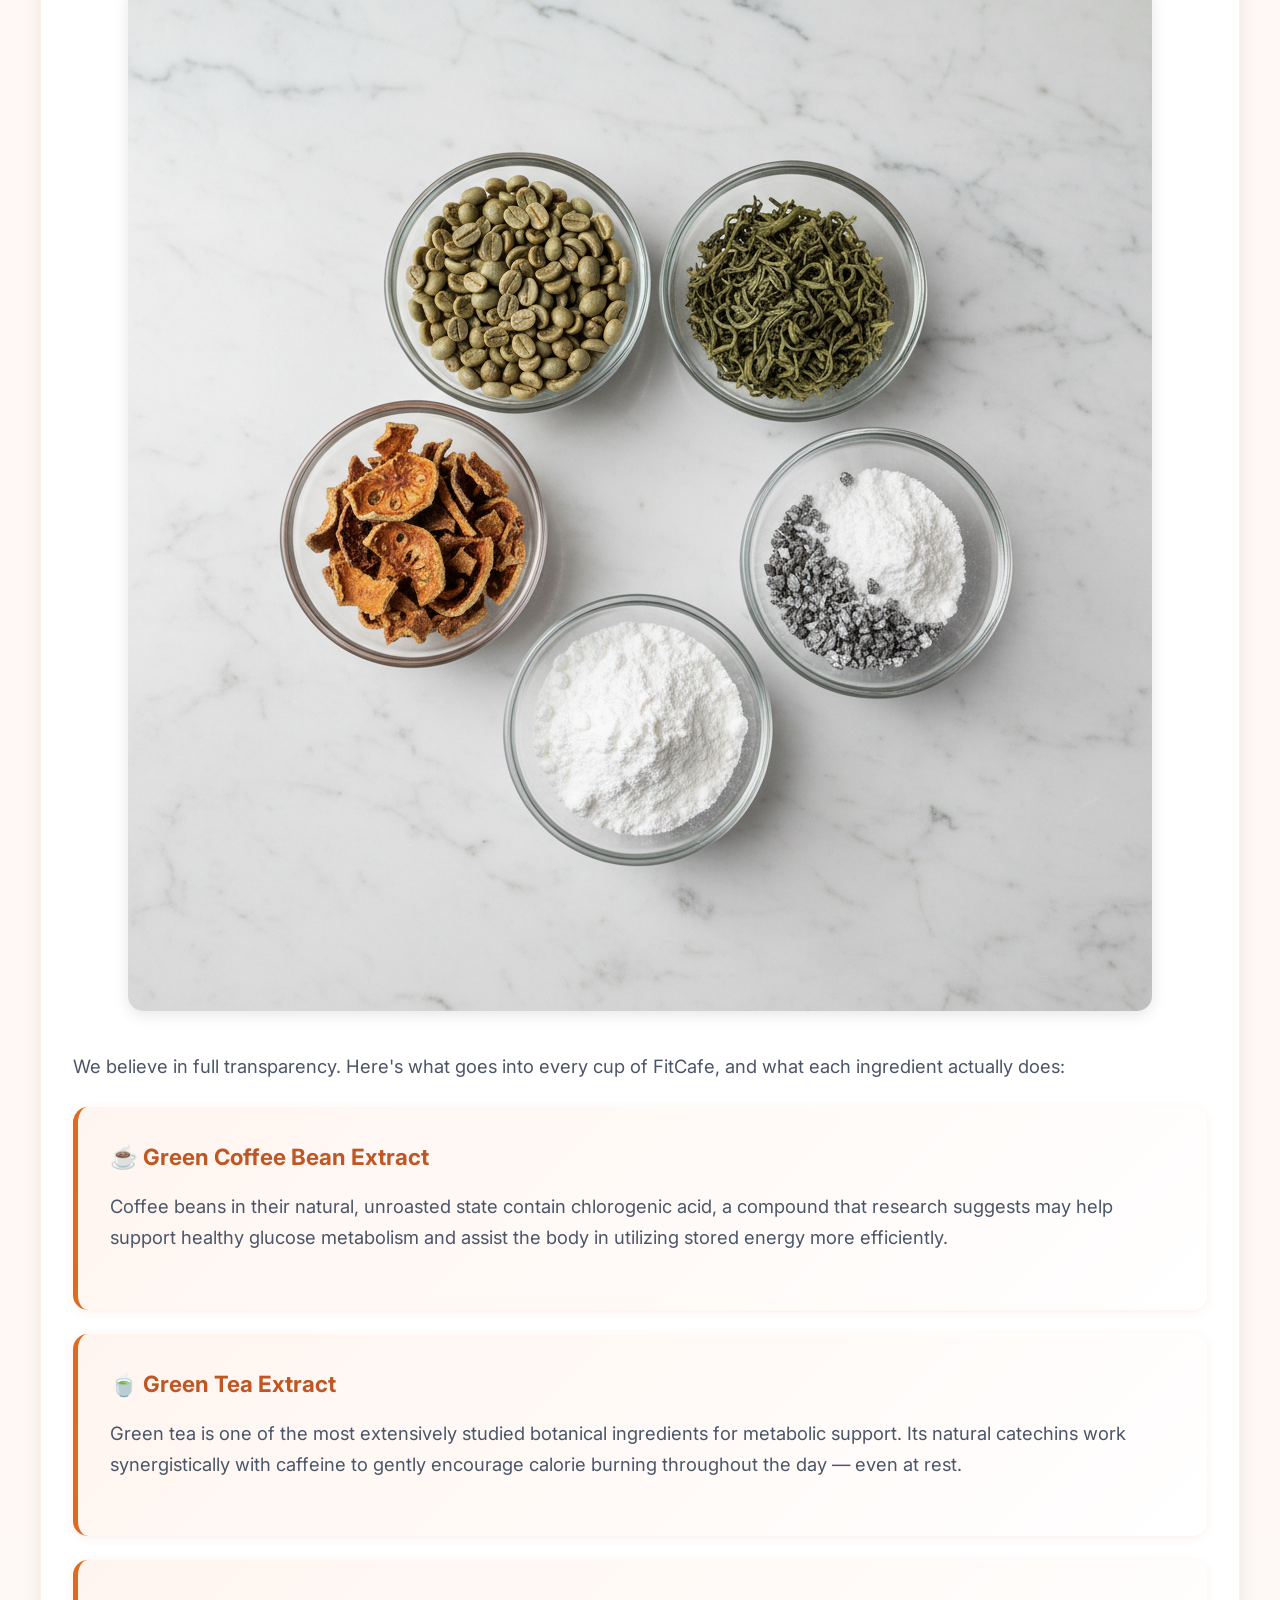
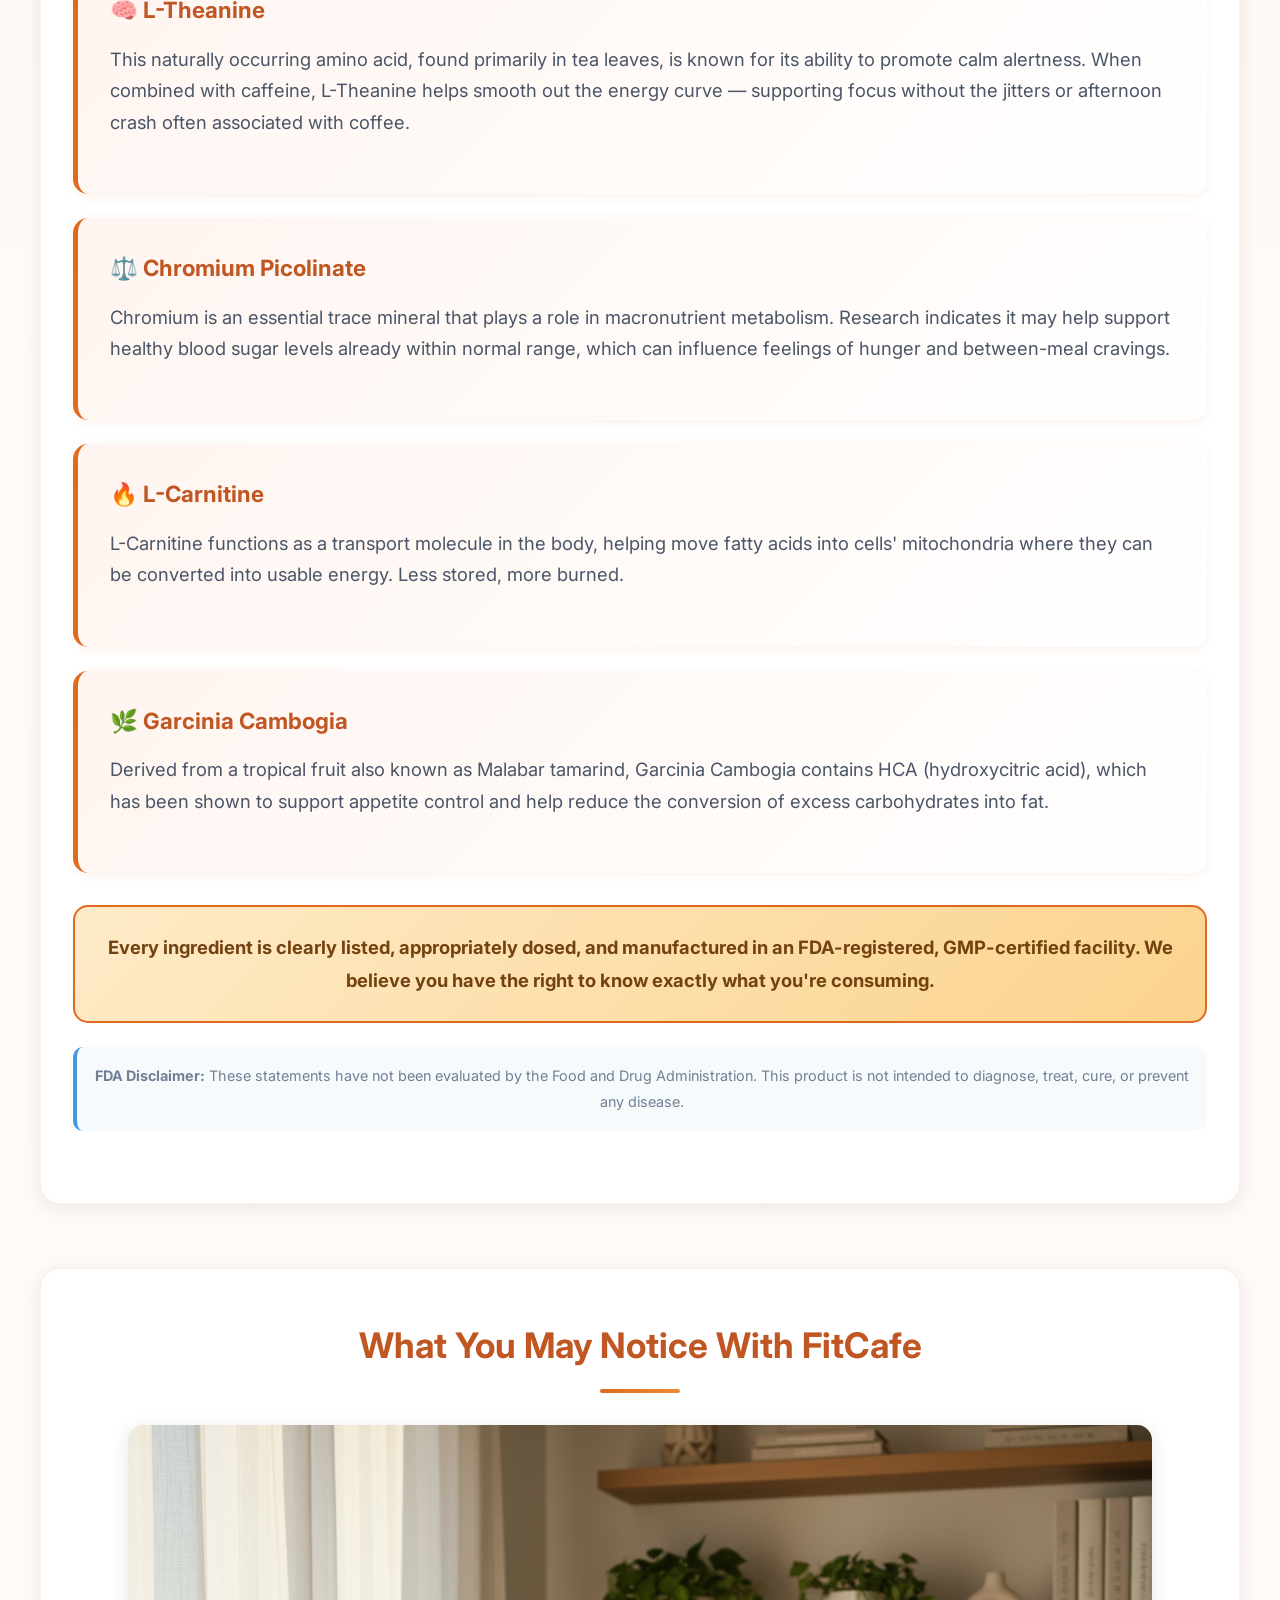
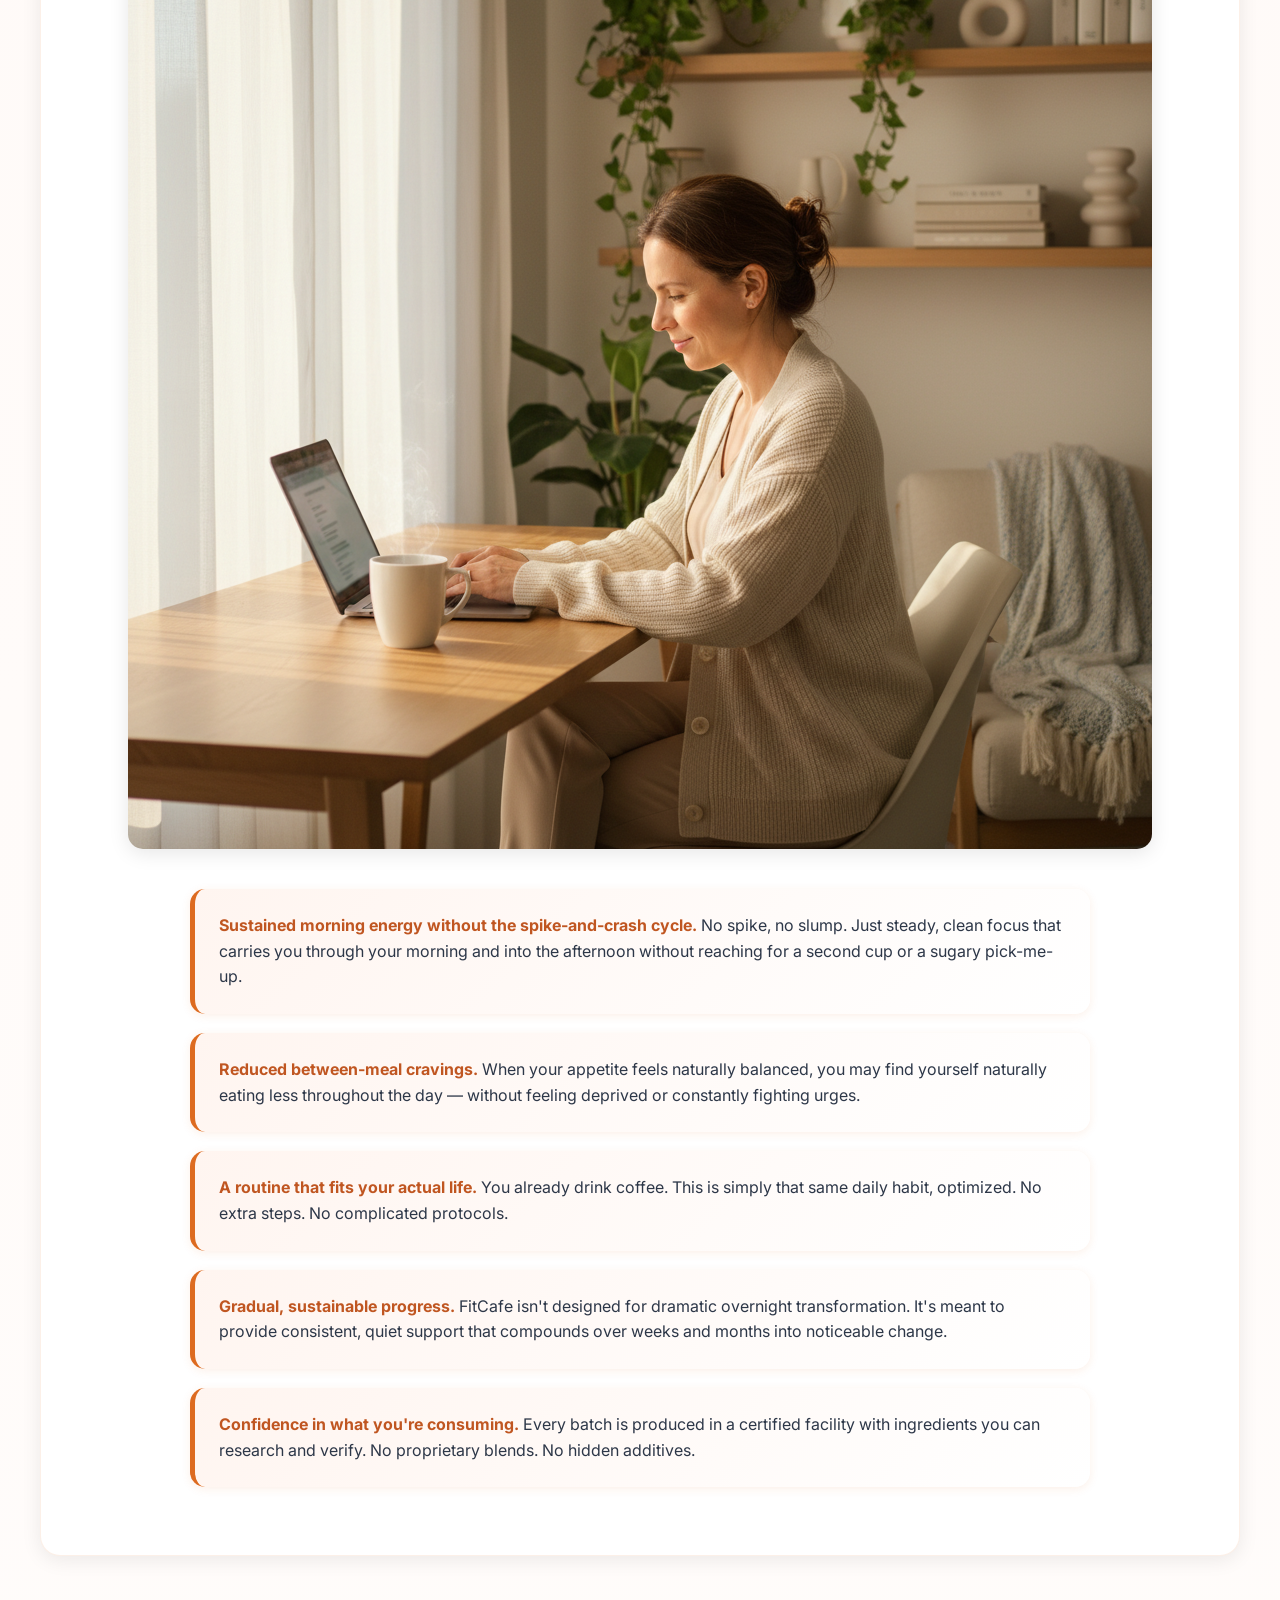
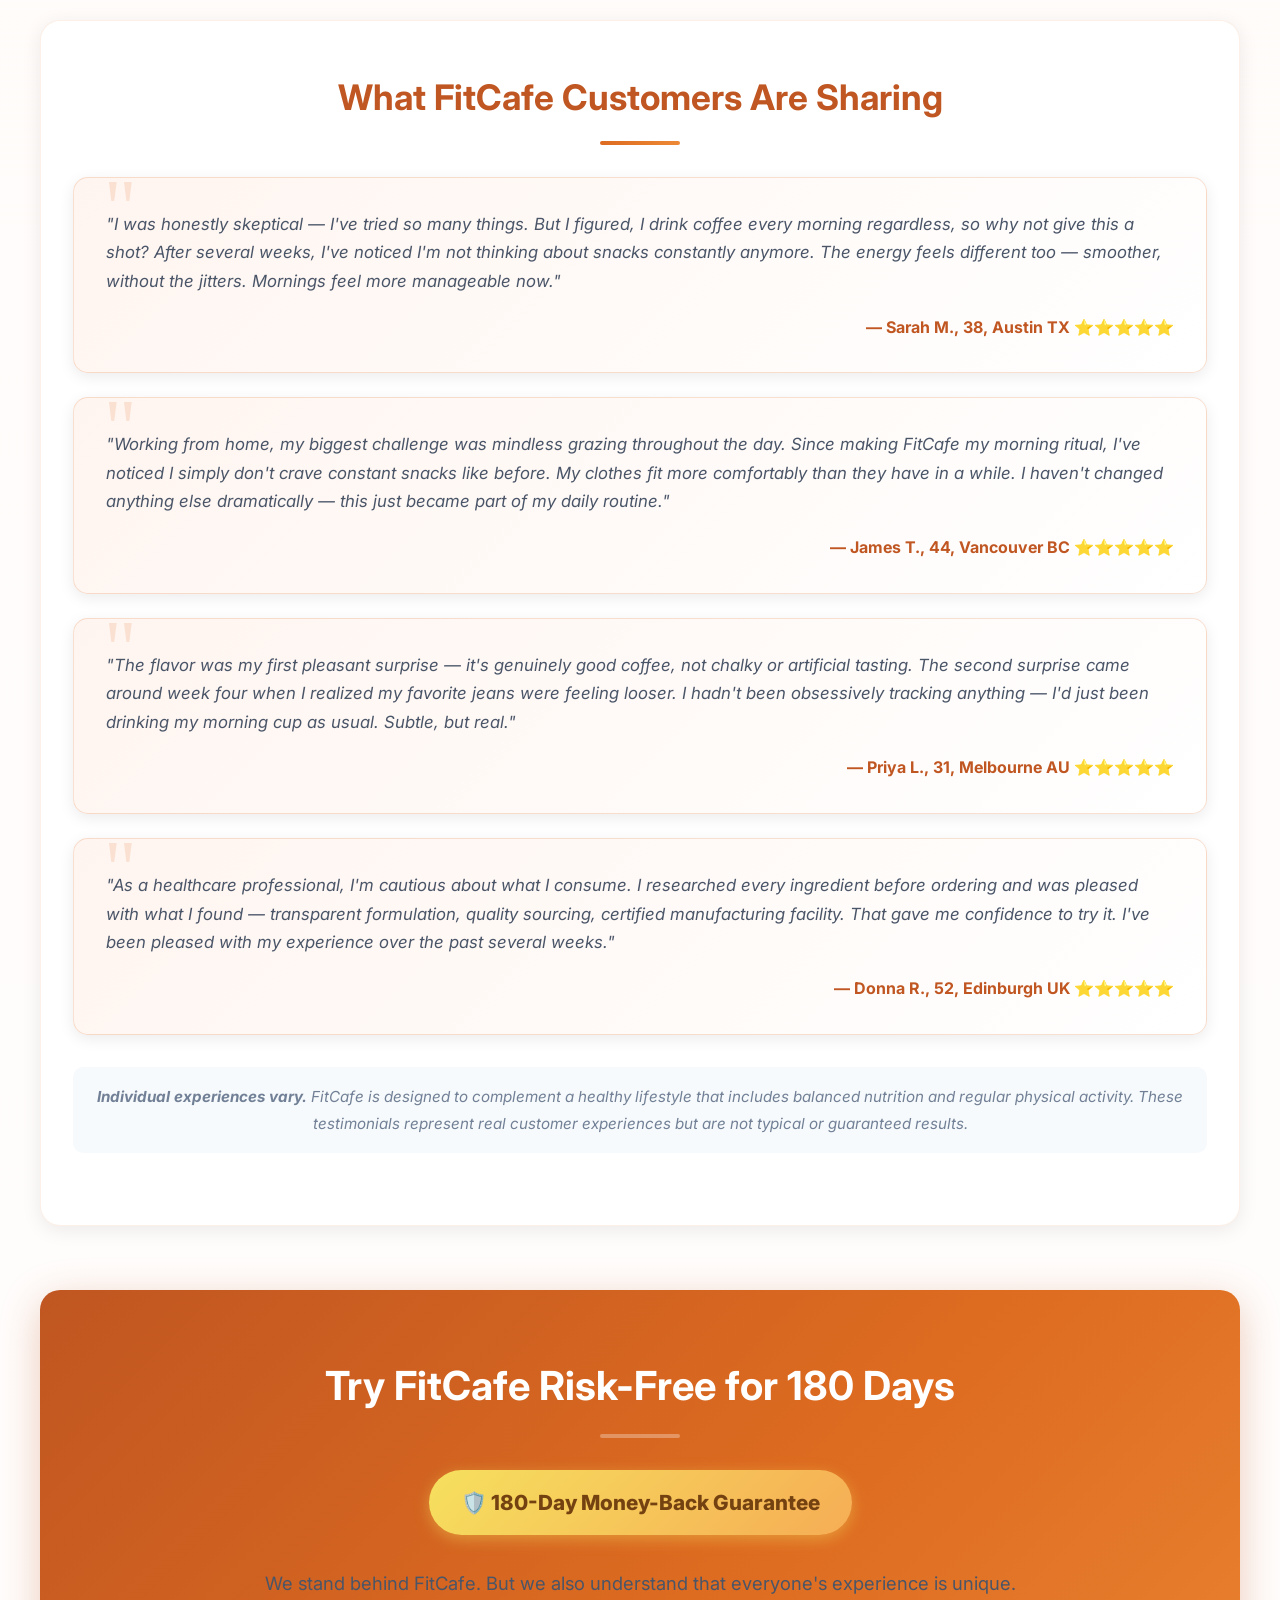
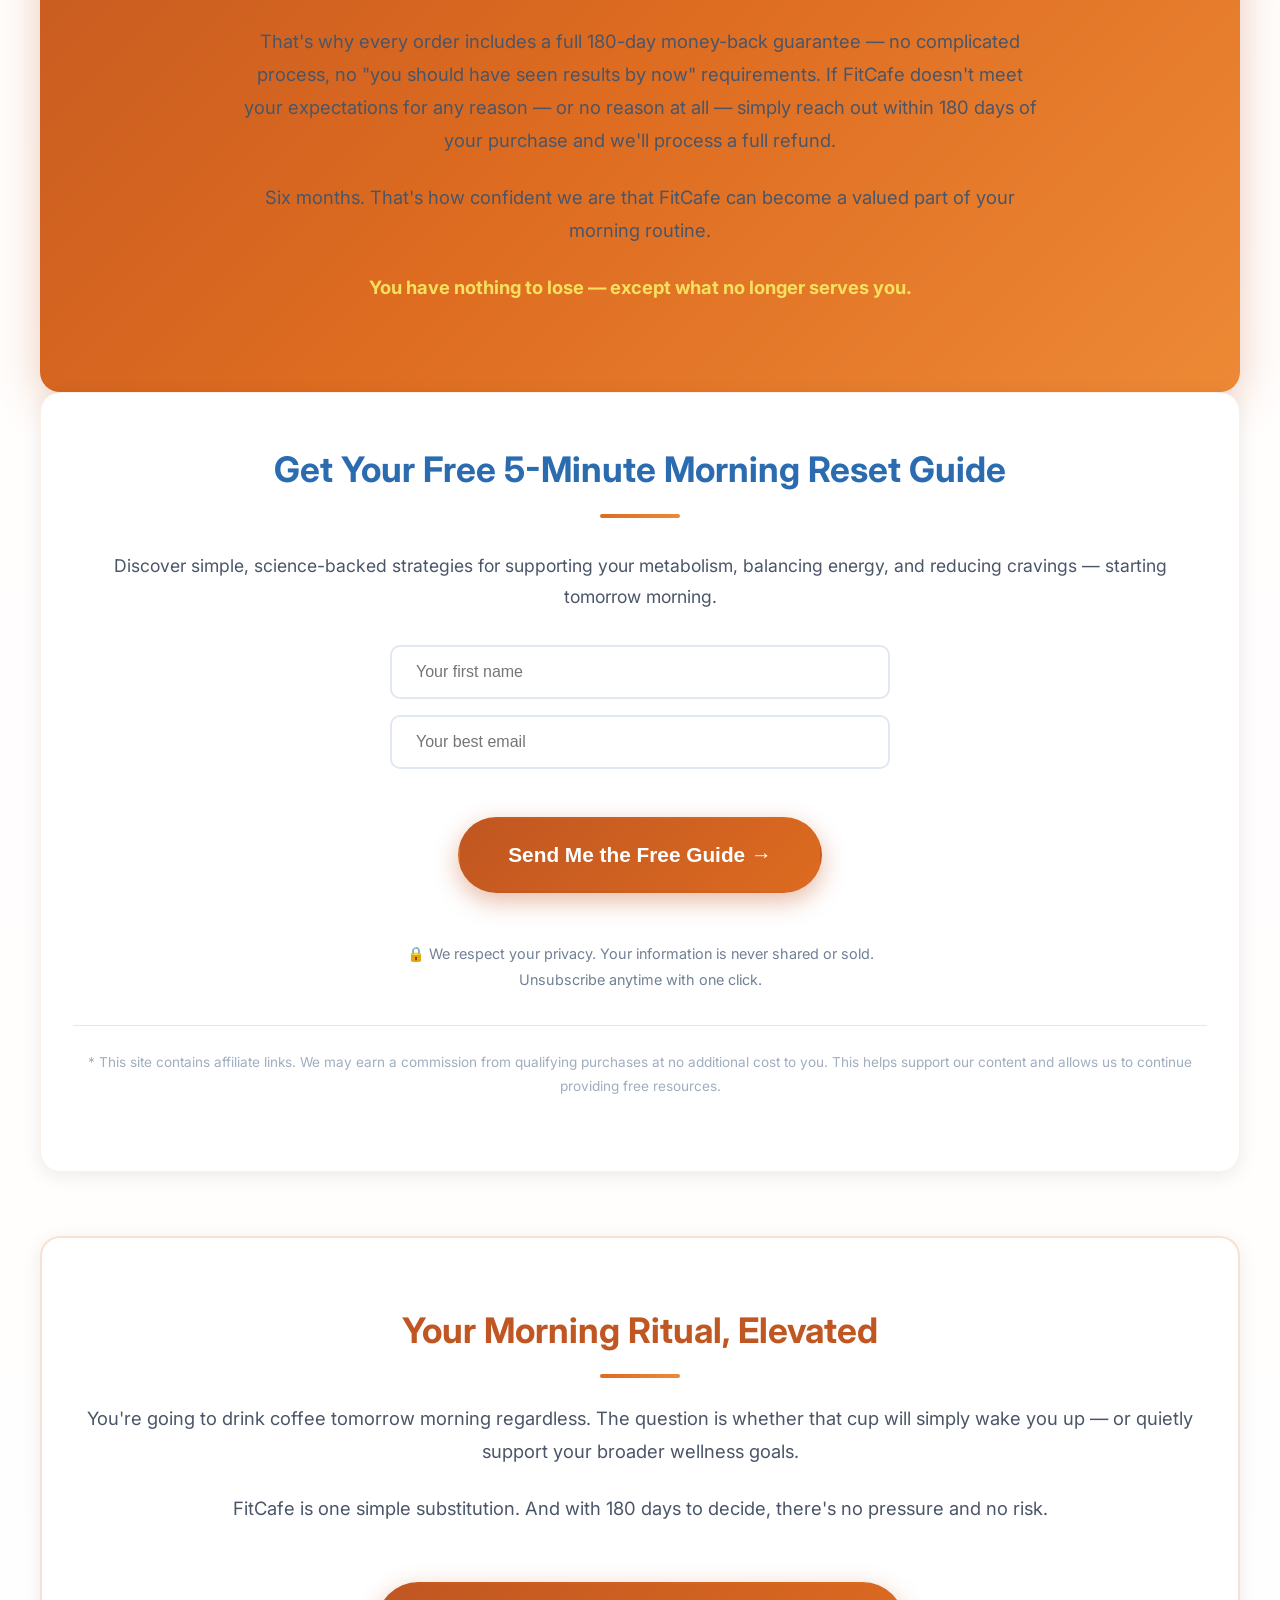
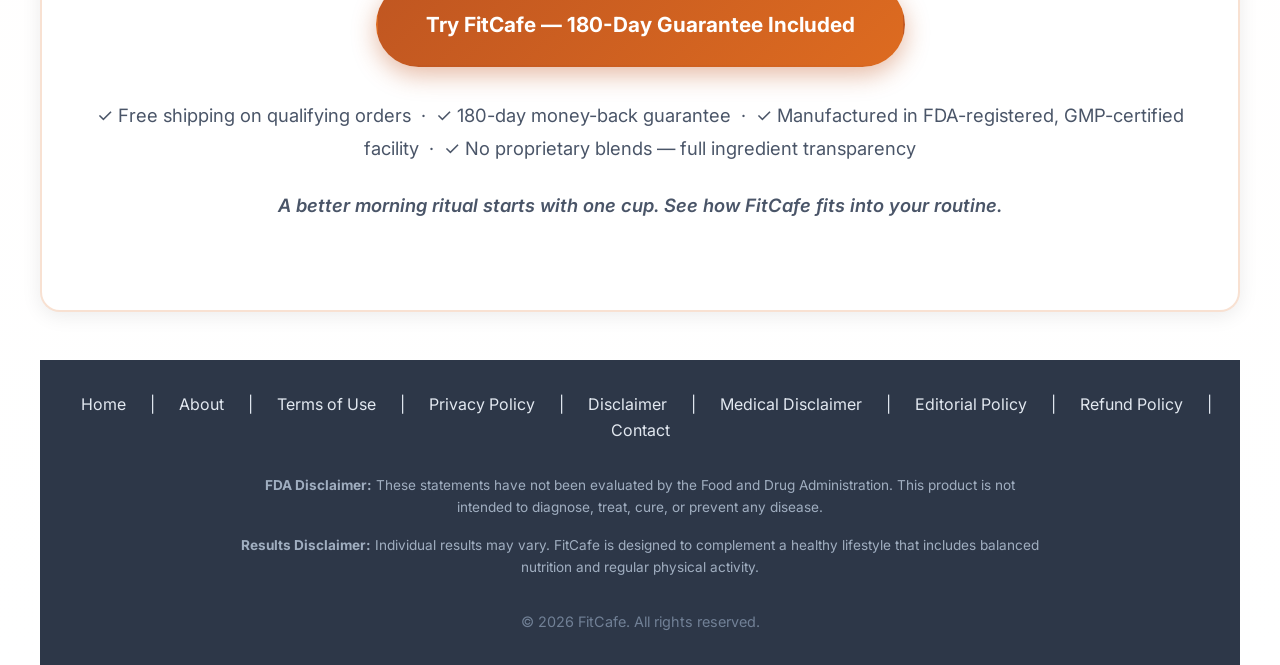
==== commit ef6eb8b0: "Use real product image from tryfitcafe.com Replaced AI-generated image with actual product image: - " ====
--- a/index.html
+++ b/index.html
@@ -44,7 +44,7 @@
         <h1>What If Your Morning Coffee Could Support Your Wellness Goals?</h1>
         <div class="hero-image-container">
             <div class="product-showcase">
-                <img src="assets/hero-product-real.jpg" alt="FitCafe premium wellness coffee pouch" class="product-hero-image">
+                <img src="assets/hero-product-real.png" alt="FitCafe premium wellness coffee pouch" class="product-hero-image">
                 <div class="product-overlay">
                     <span class="product-badge">Premium Wellness Coffee</span>
                 </div>
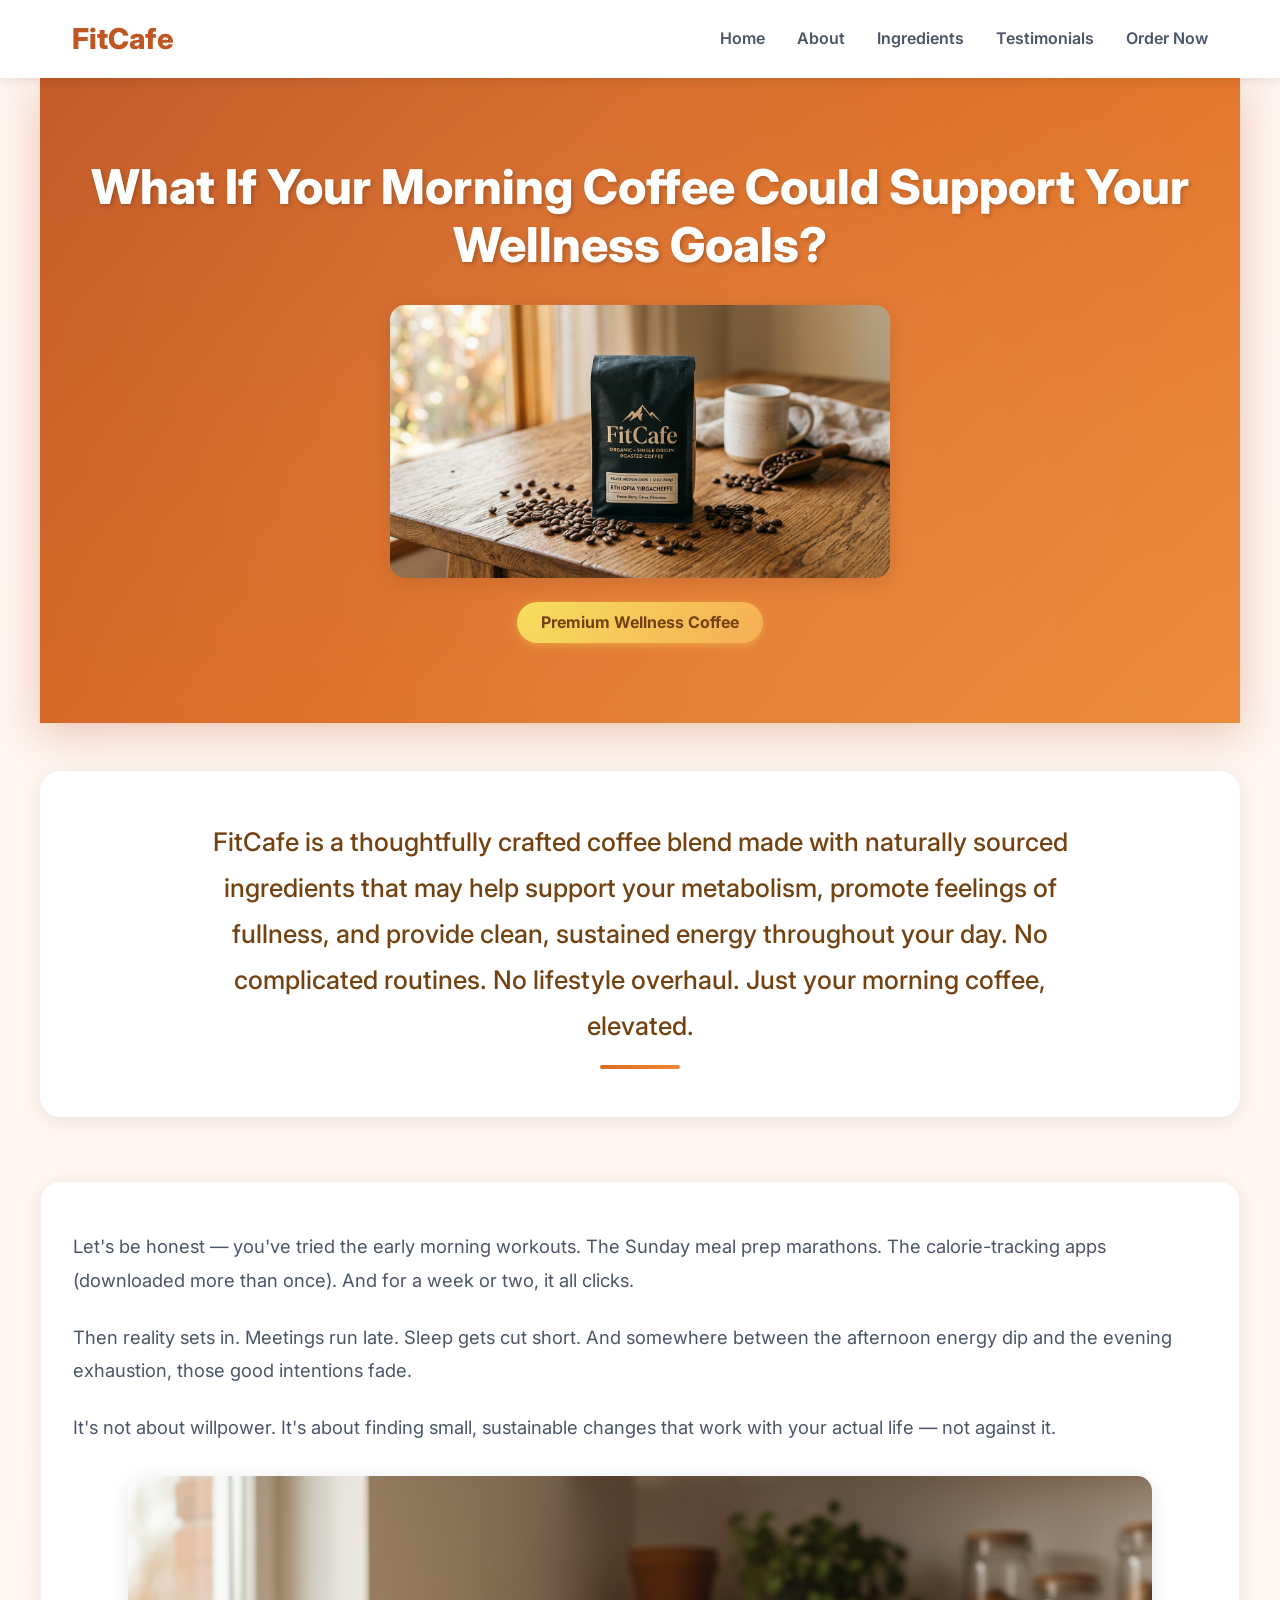
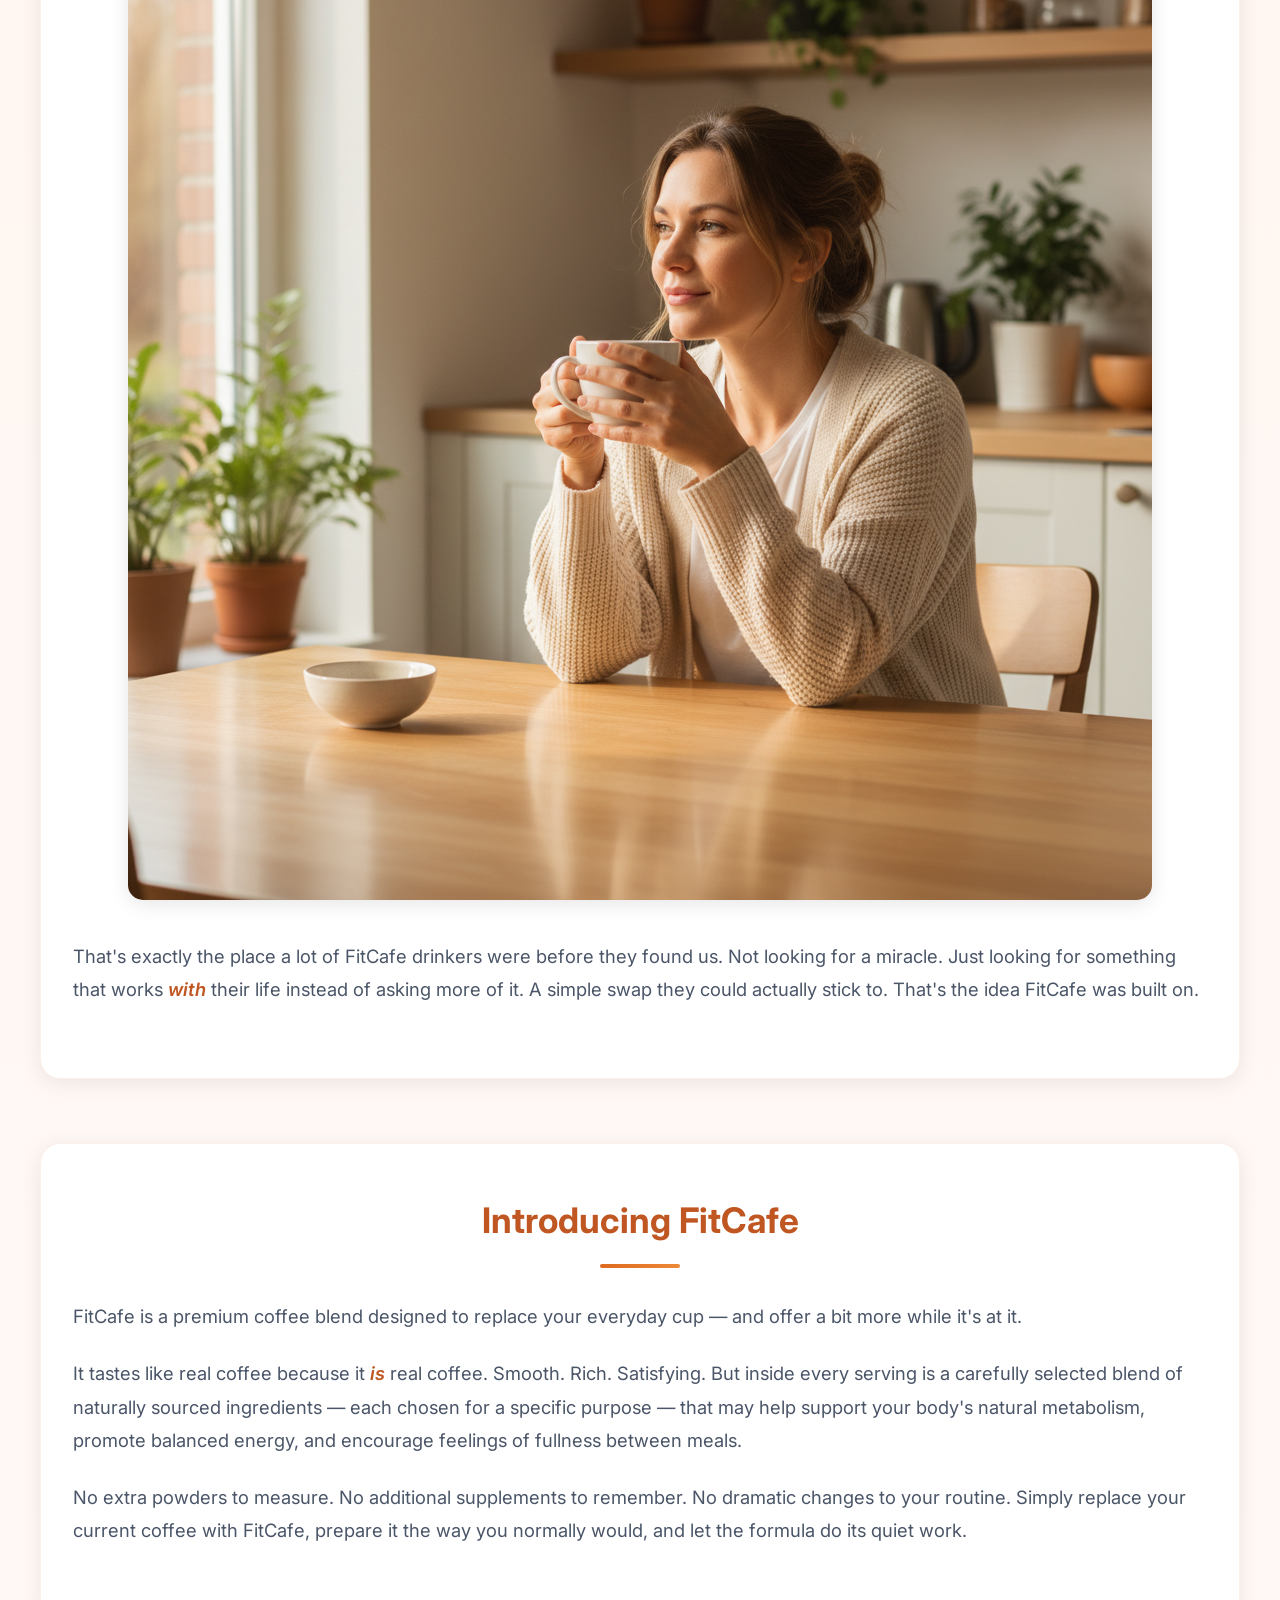
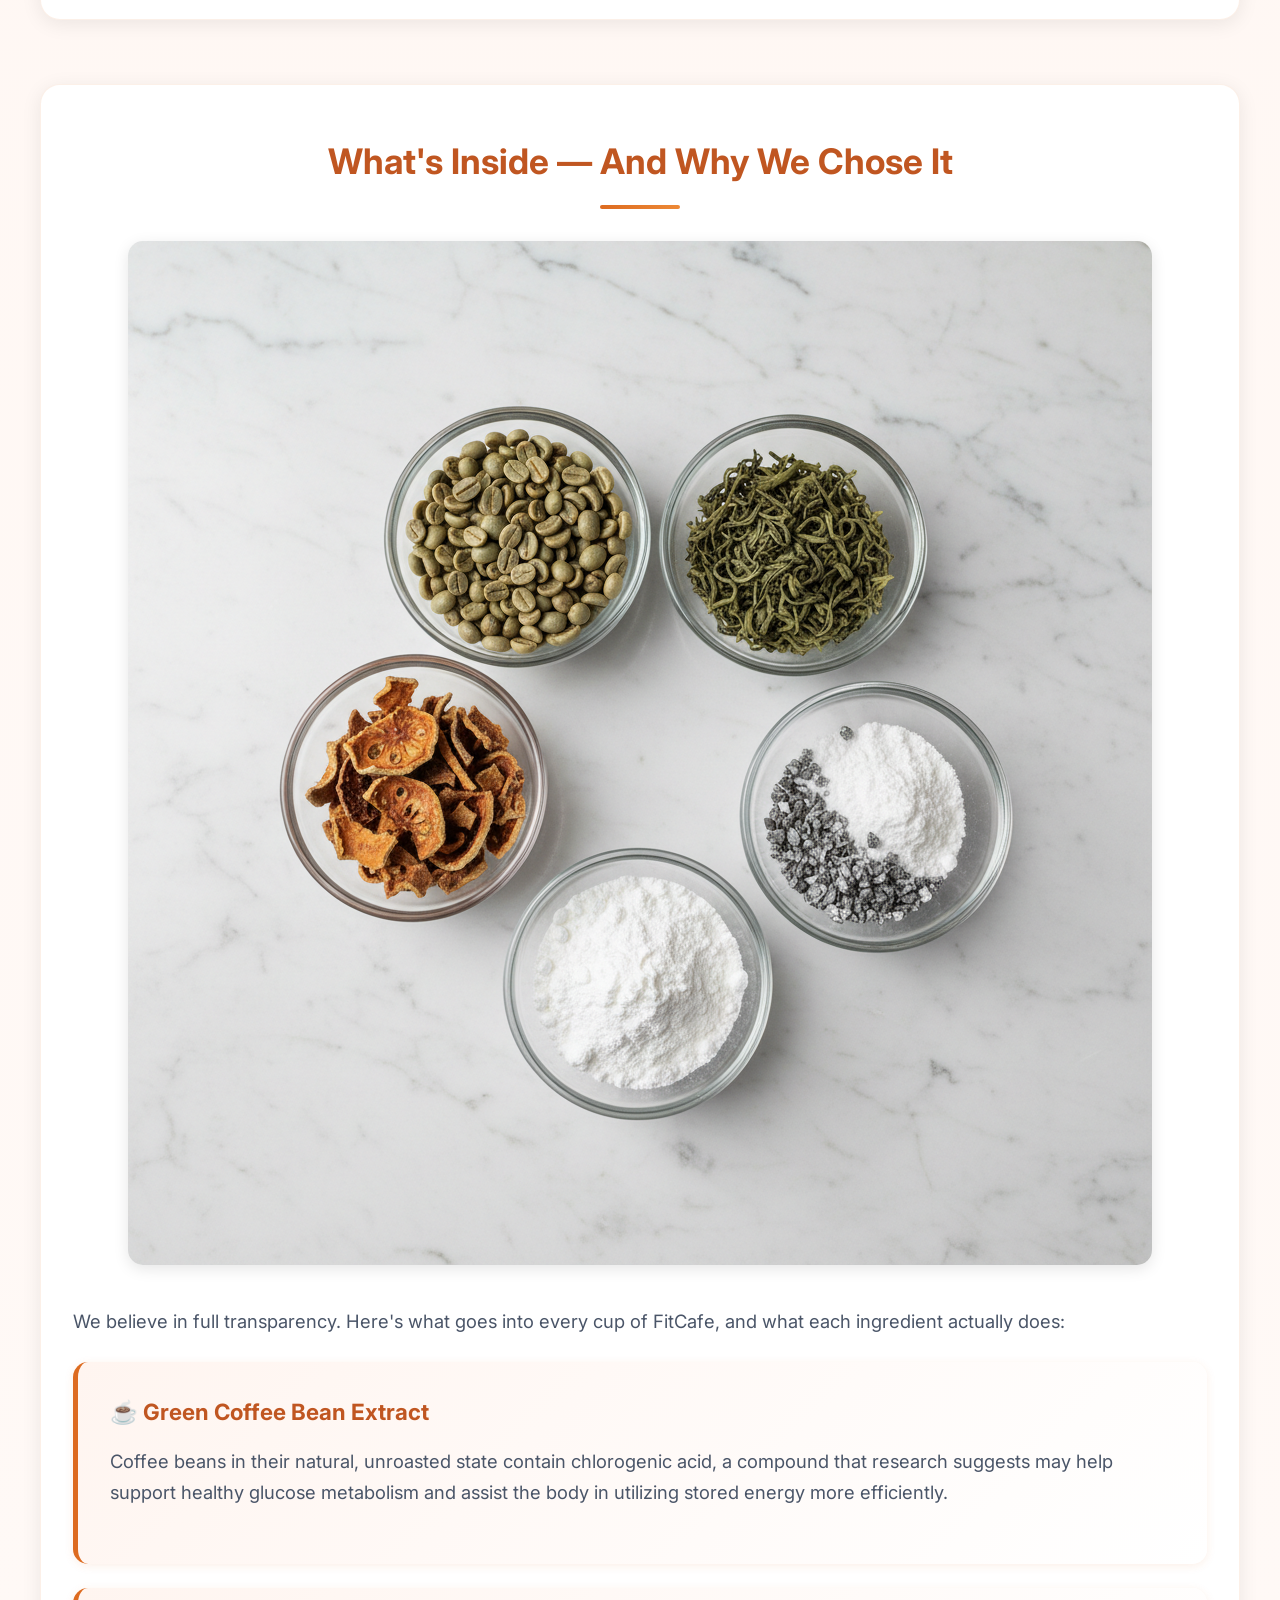
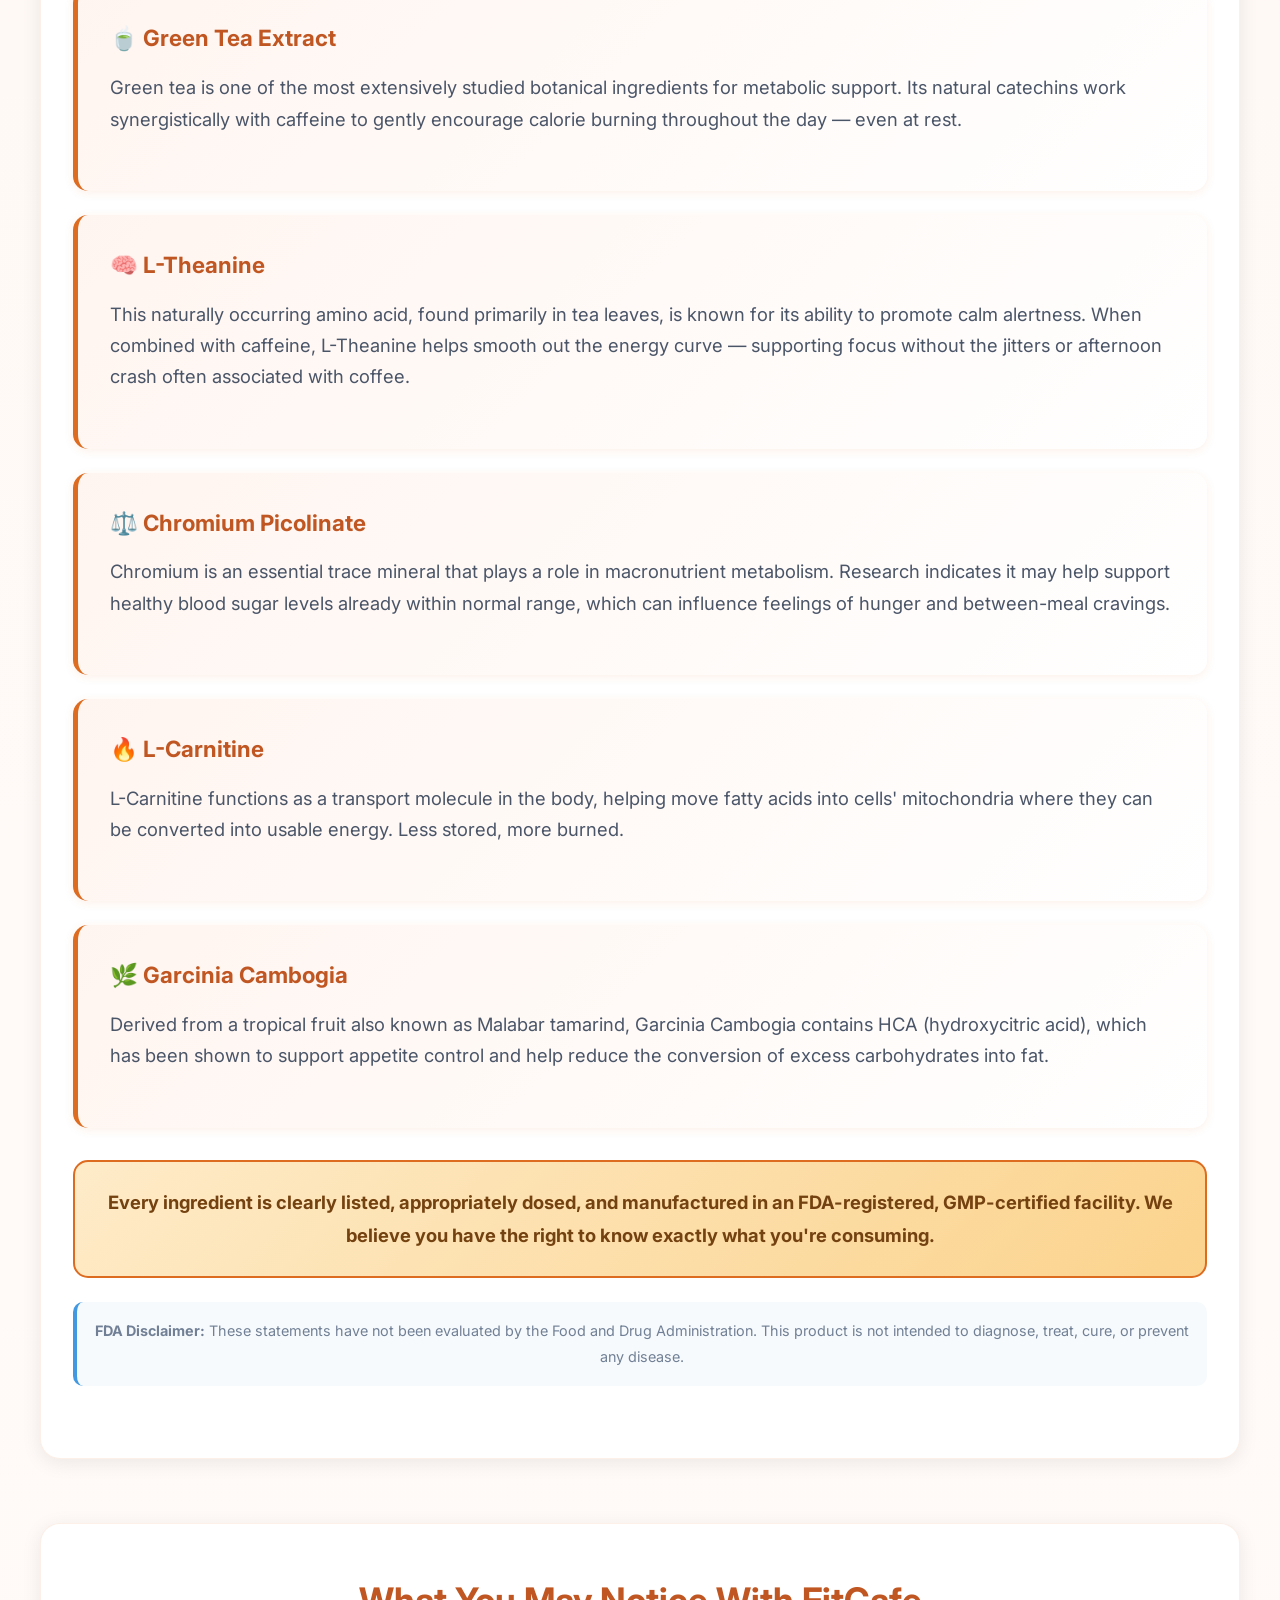
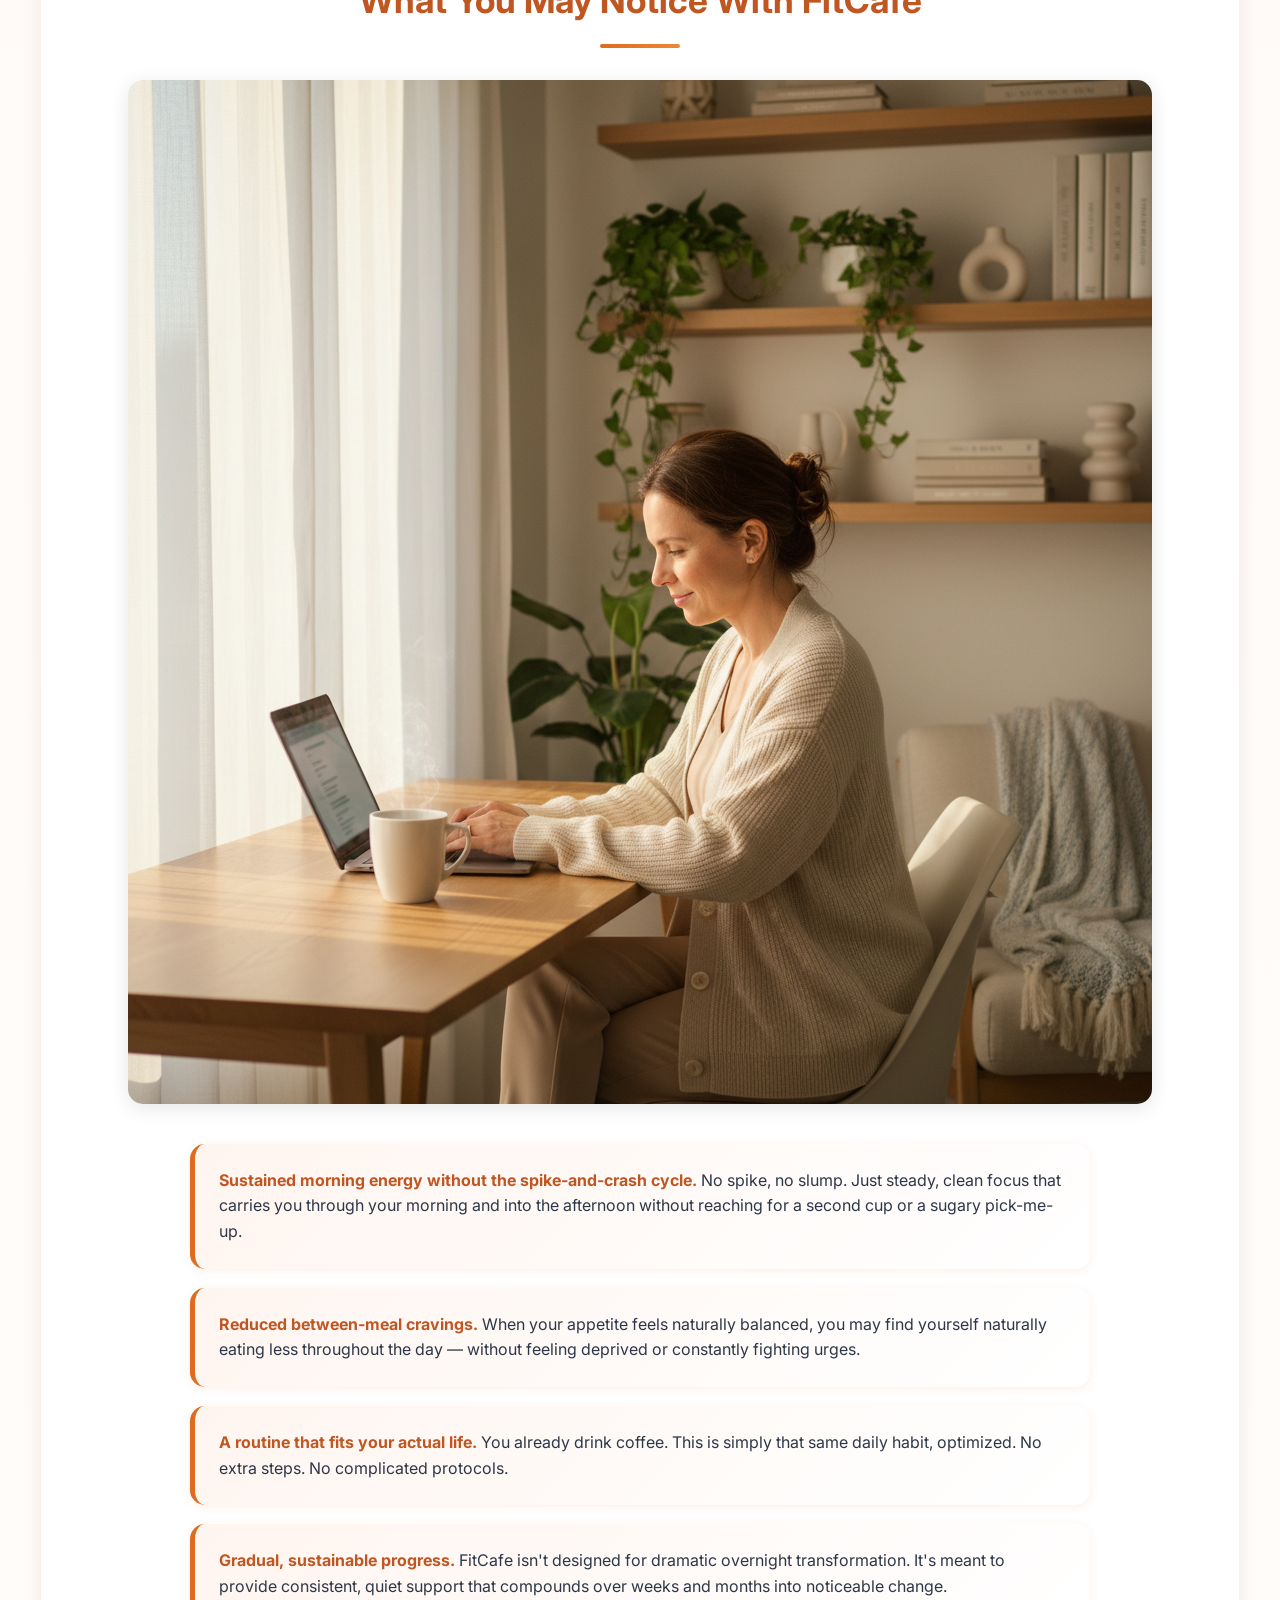
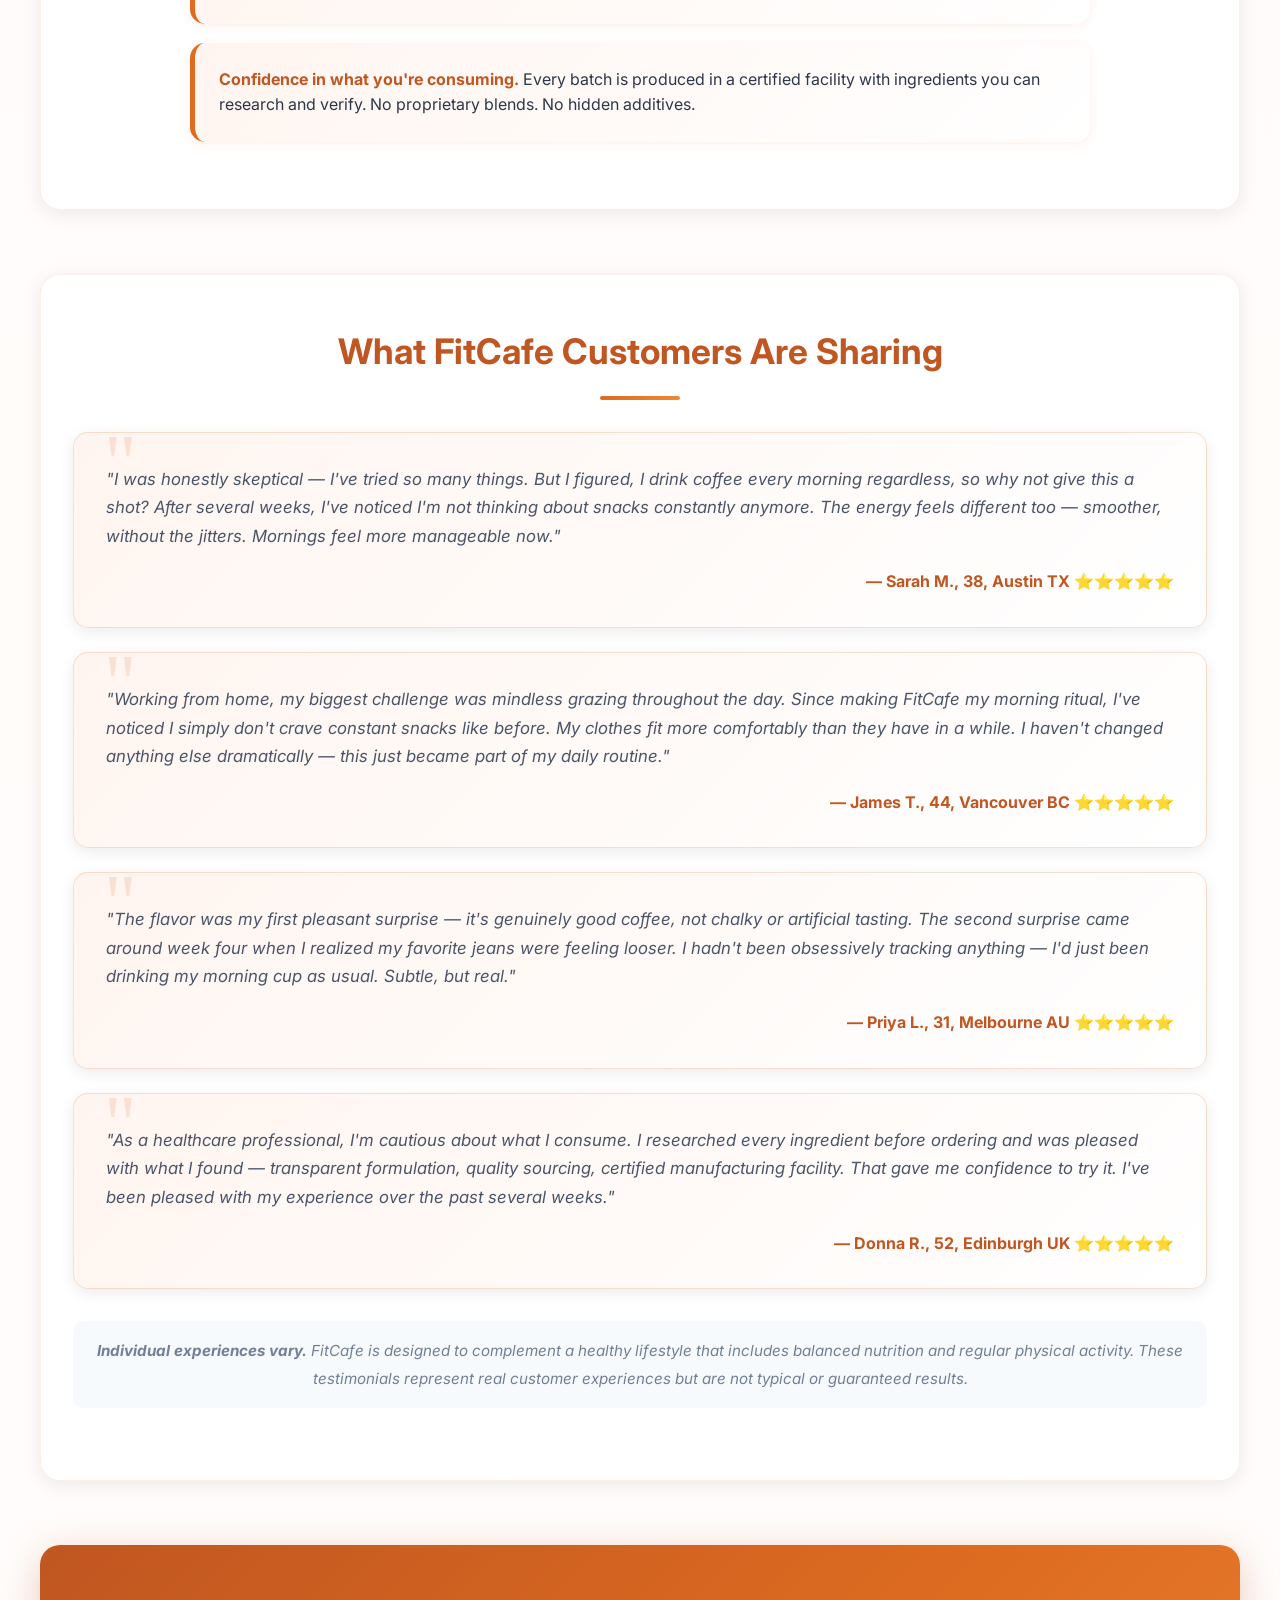
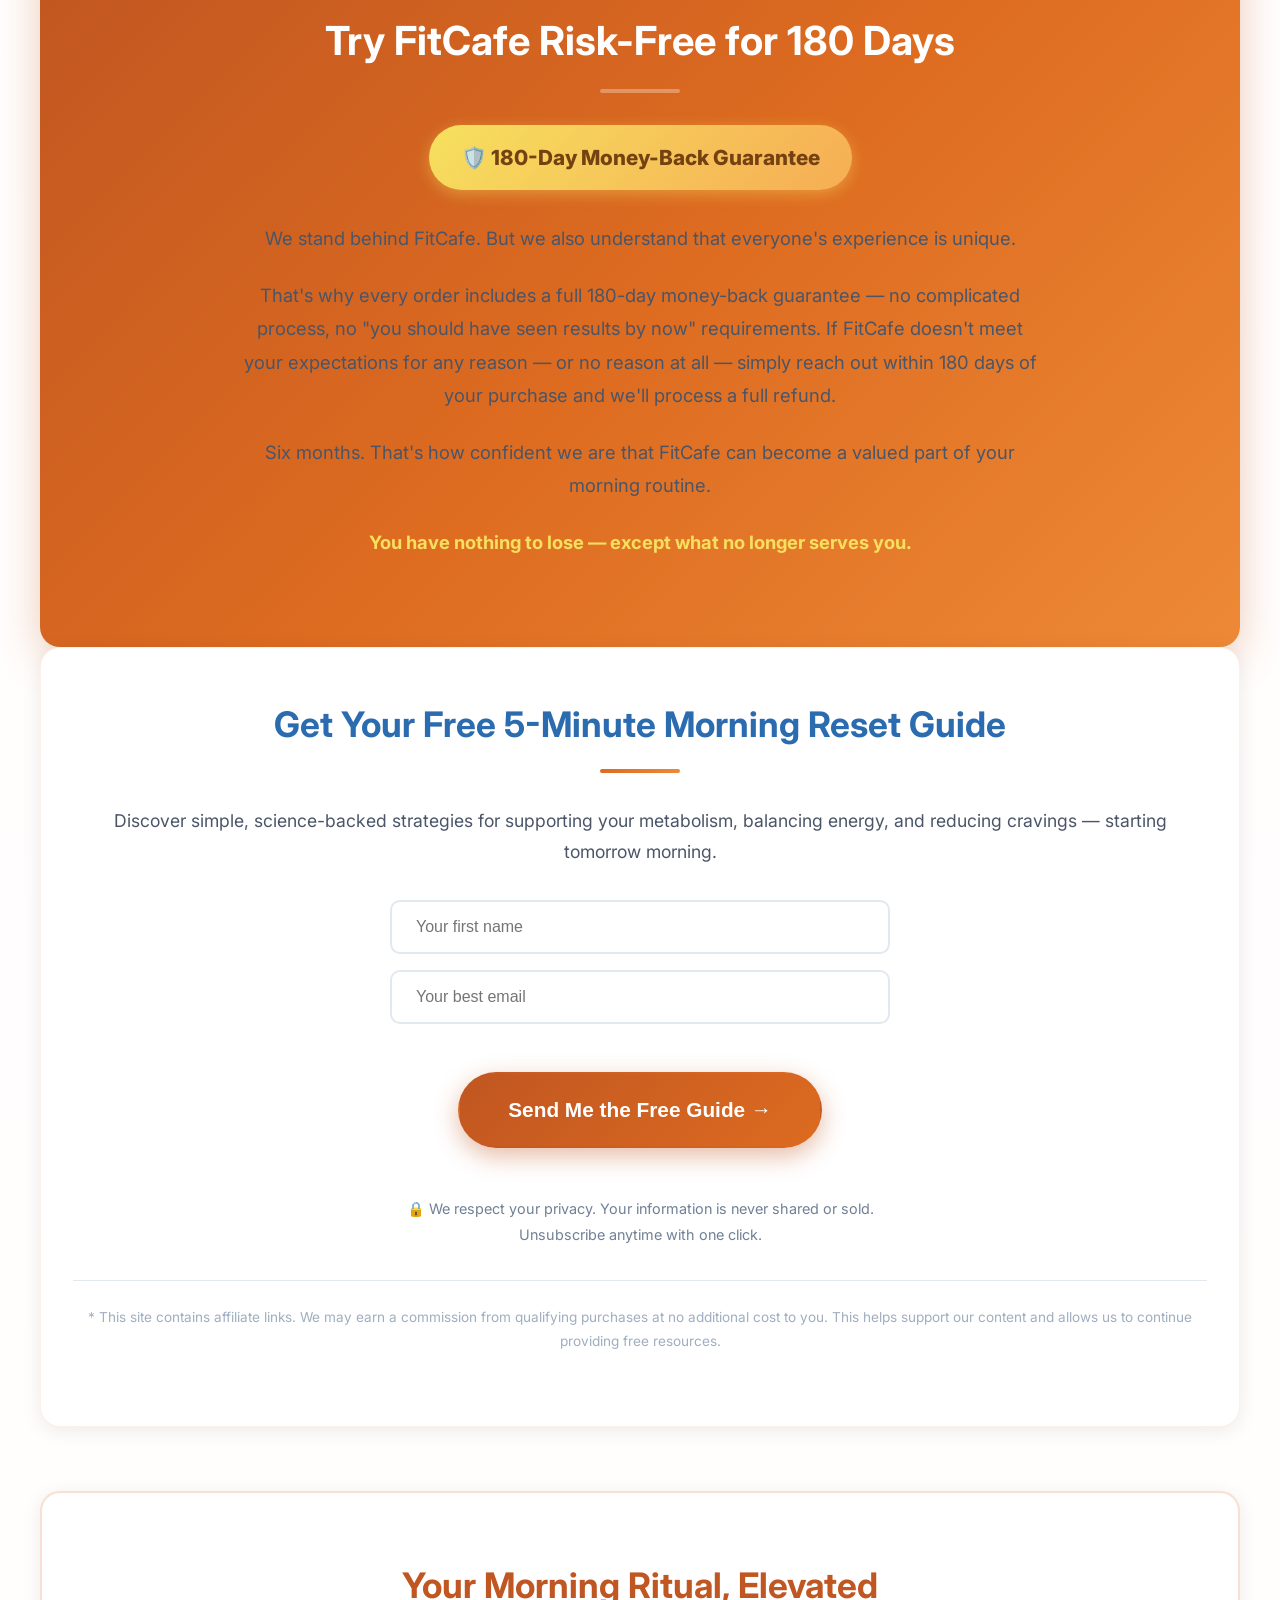
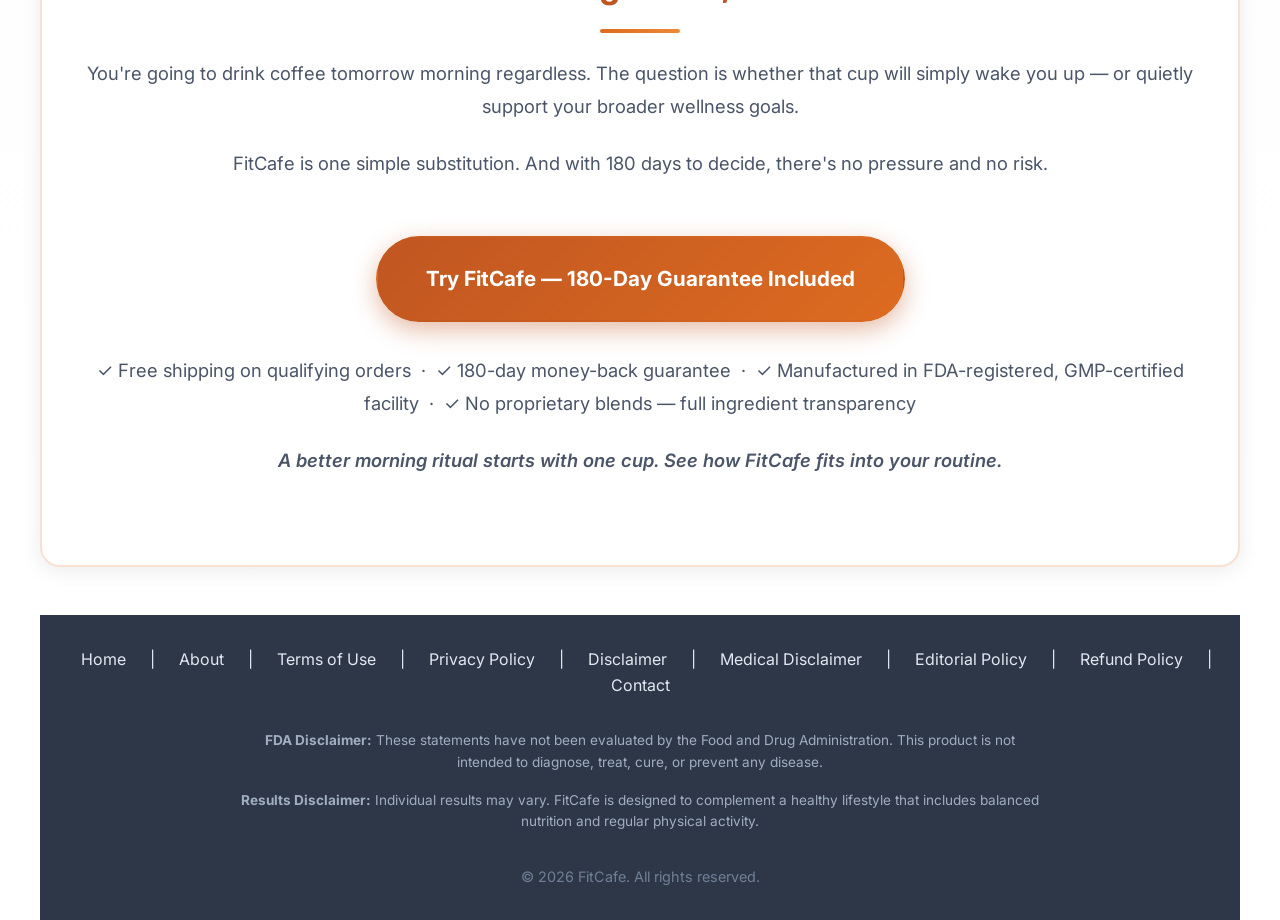
==== commit e9ba7be2: "Revert to original hero-product.jpg" ====
--- a/index.html
+++ b/index.html
@@ -44,7 +44,7 @@
         <h1>What If Your Morning Coffee Could Support Your Wellness Goals?</h1>
         <div class="hero-image-container">
             <div class="product-showcase">
-                <img src="assets/hero-product-real.png" alt="FitCafe premium wellness coffee pouch" class="product-hero-image">
+                <img src="assets/hero-product.jpg" alt="FitCafe premium wellness coffee pouch" class="product-hero-image">
                 <div class="product-overlay">
                     <span class="product-badge">Premium Wellness Coffee</span>
                 </div>
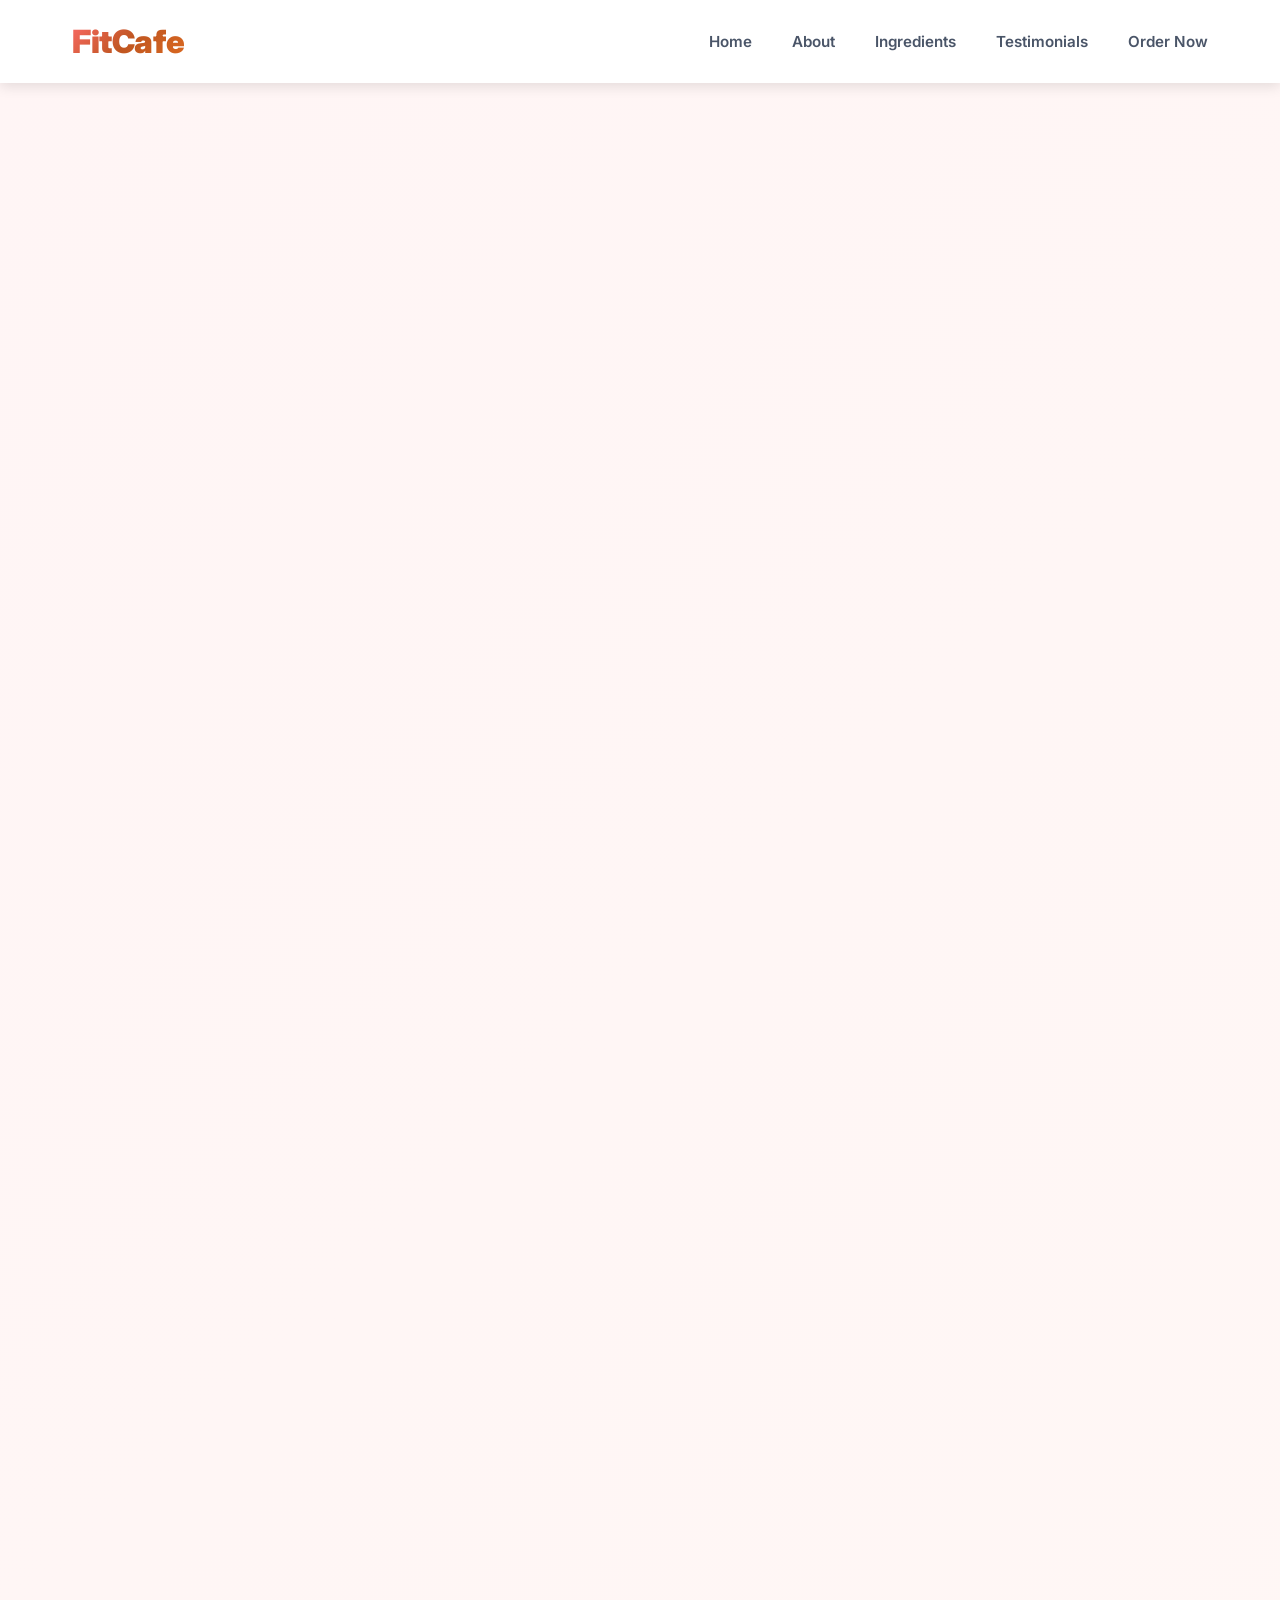
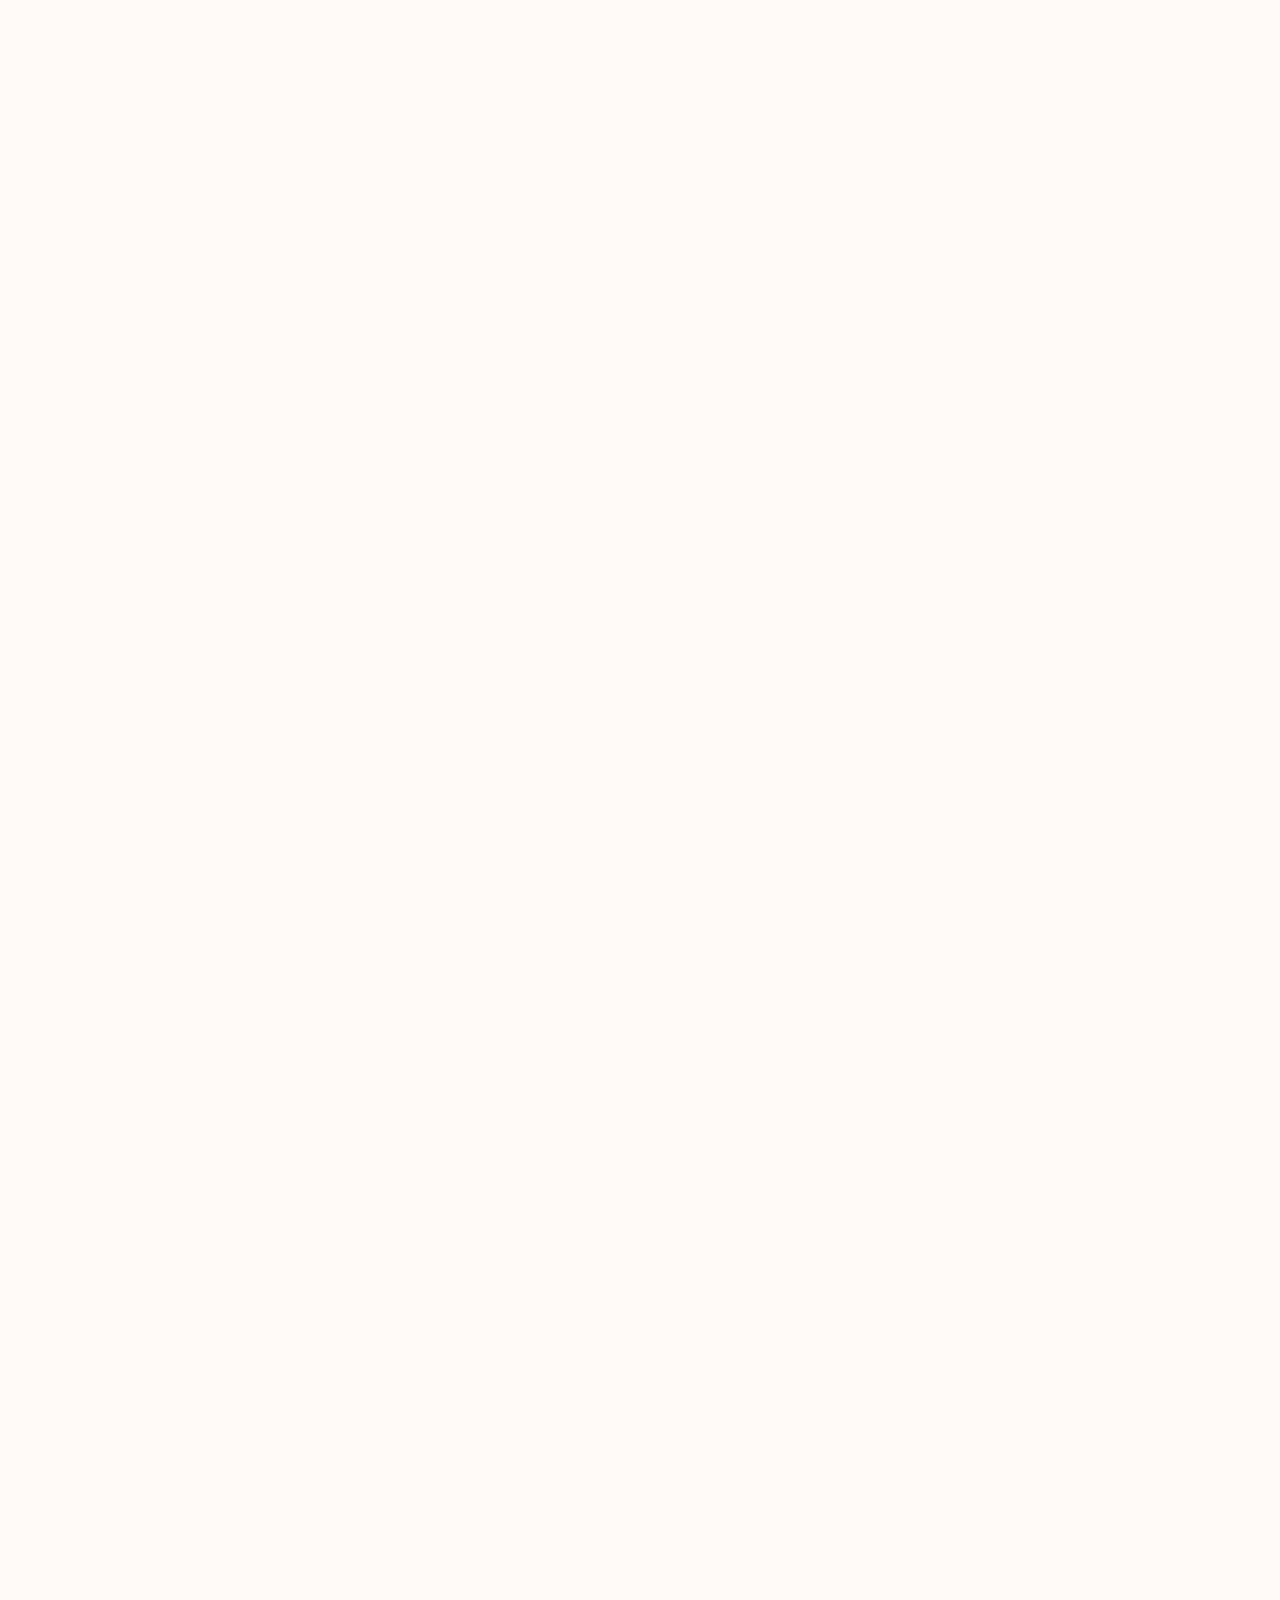
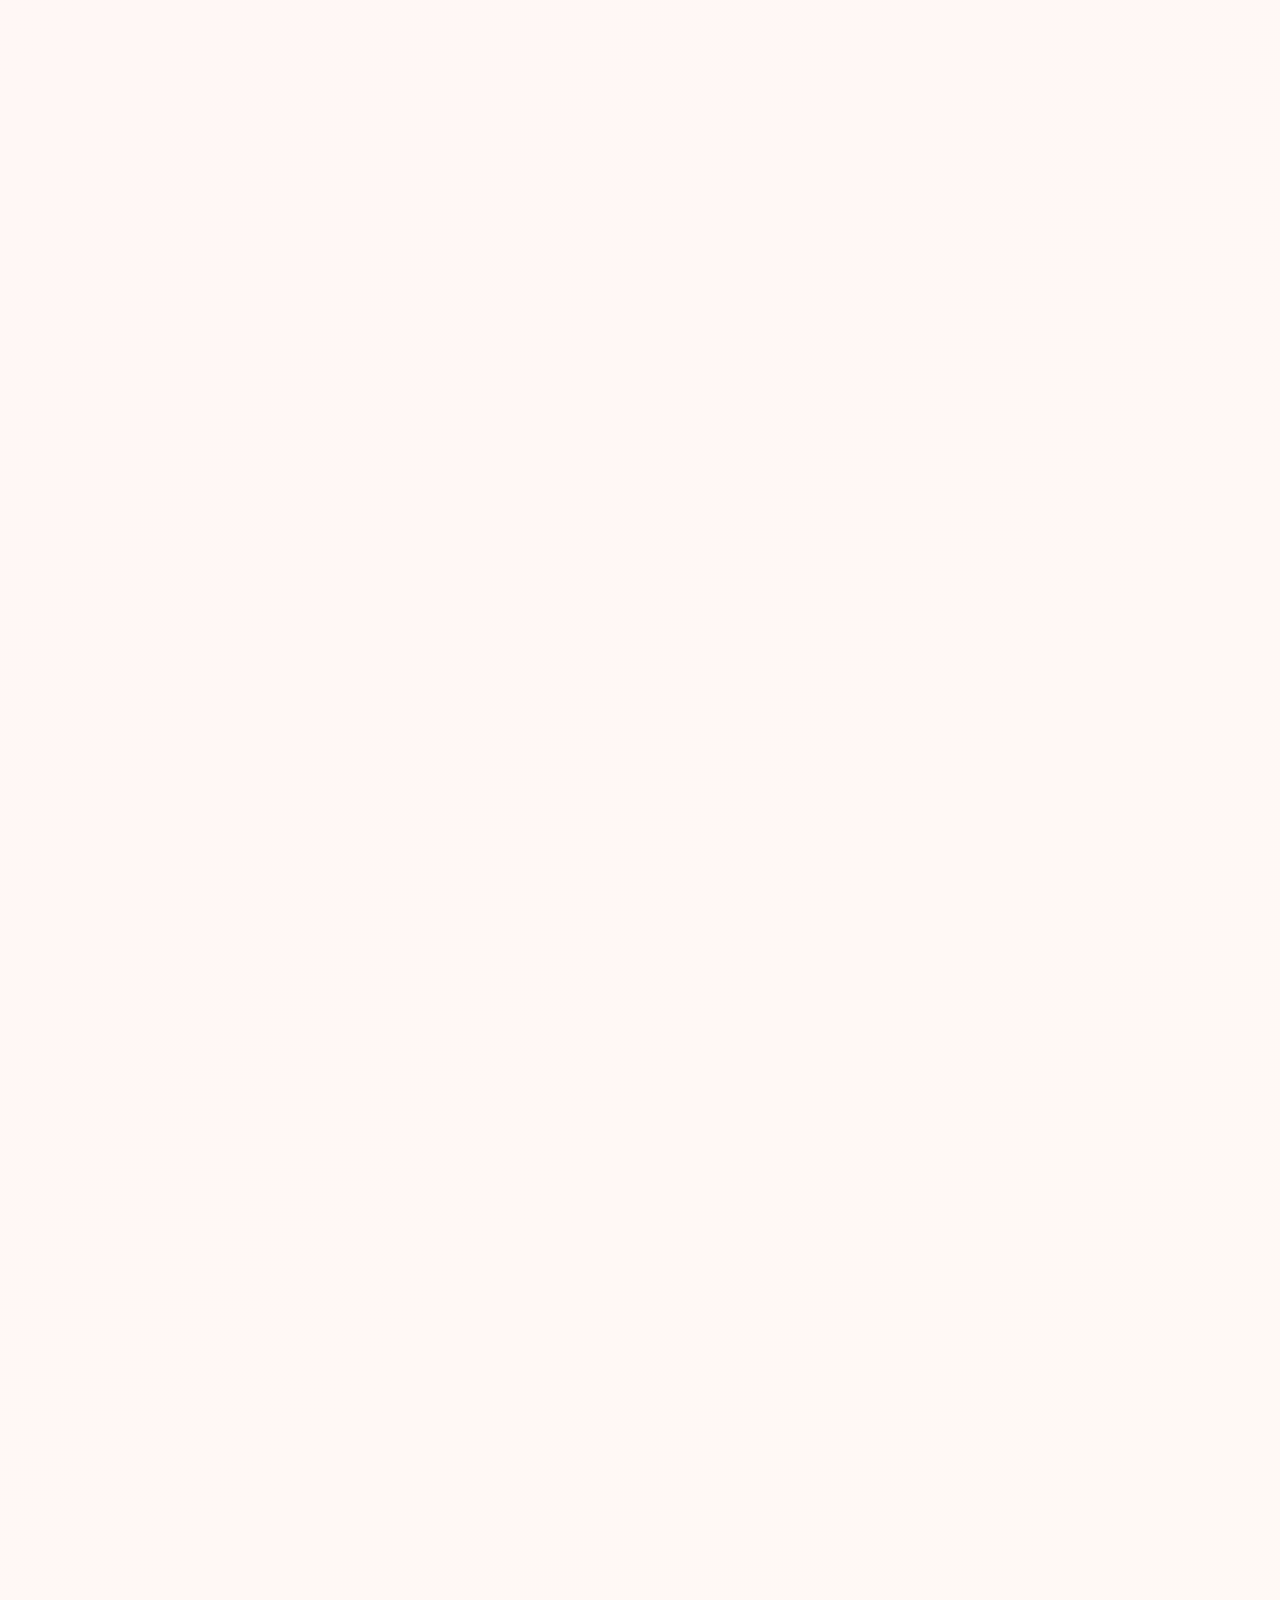
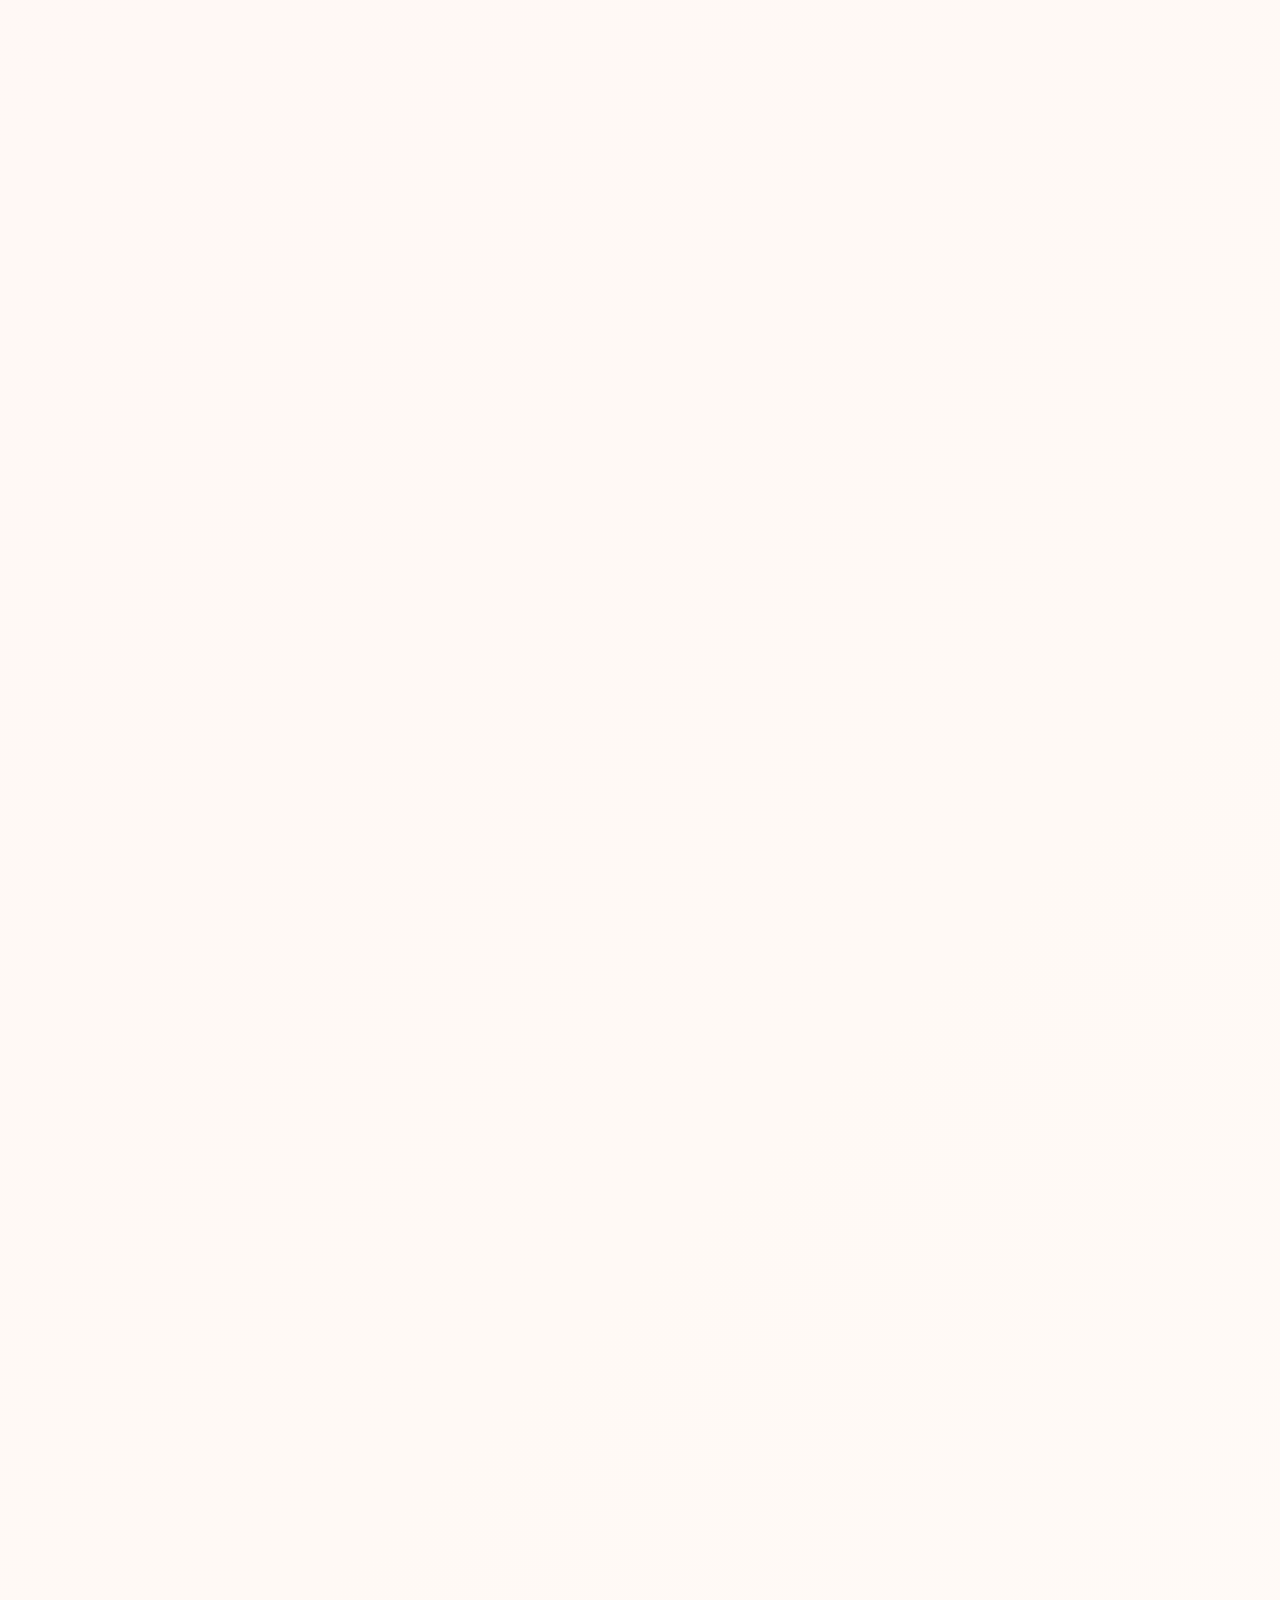
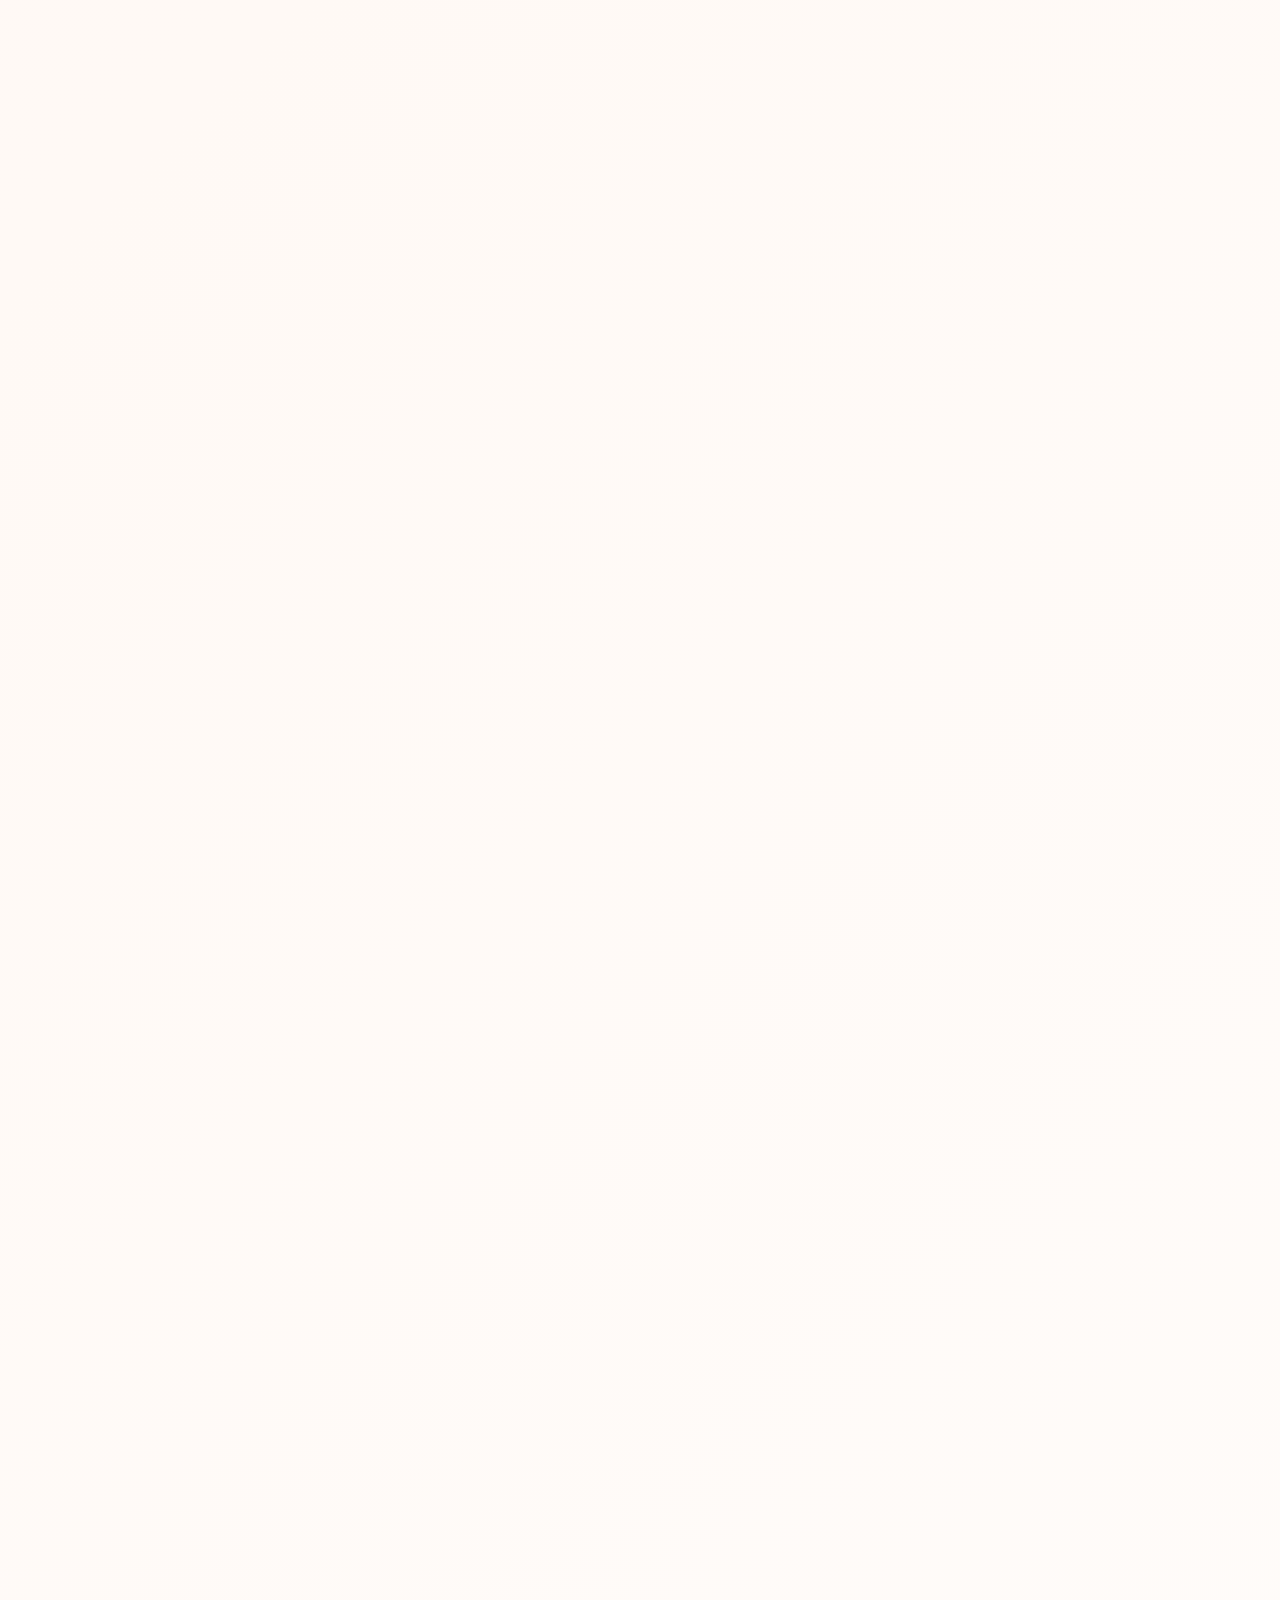
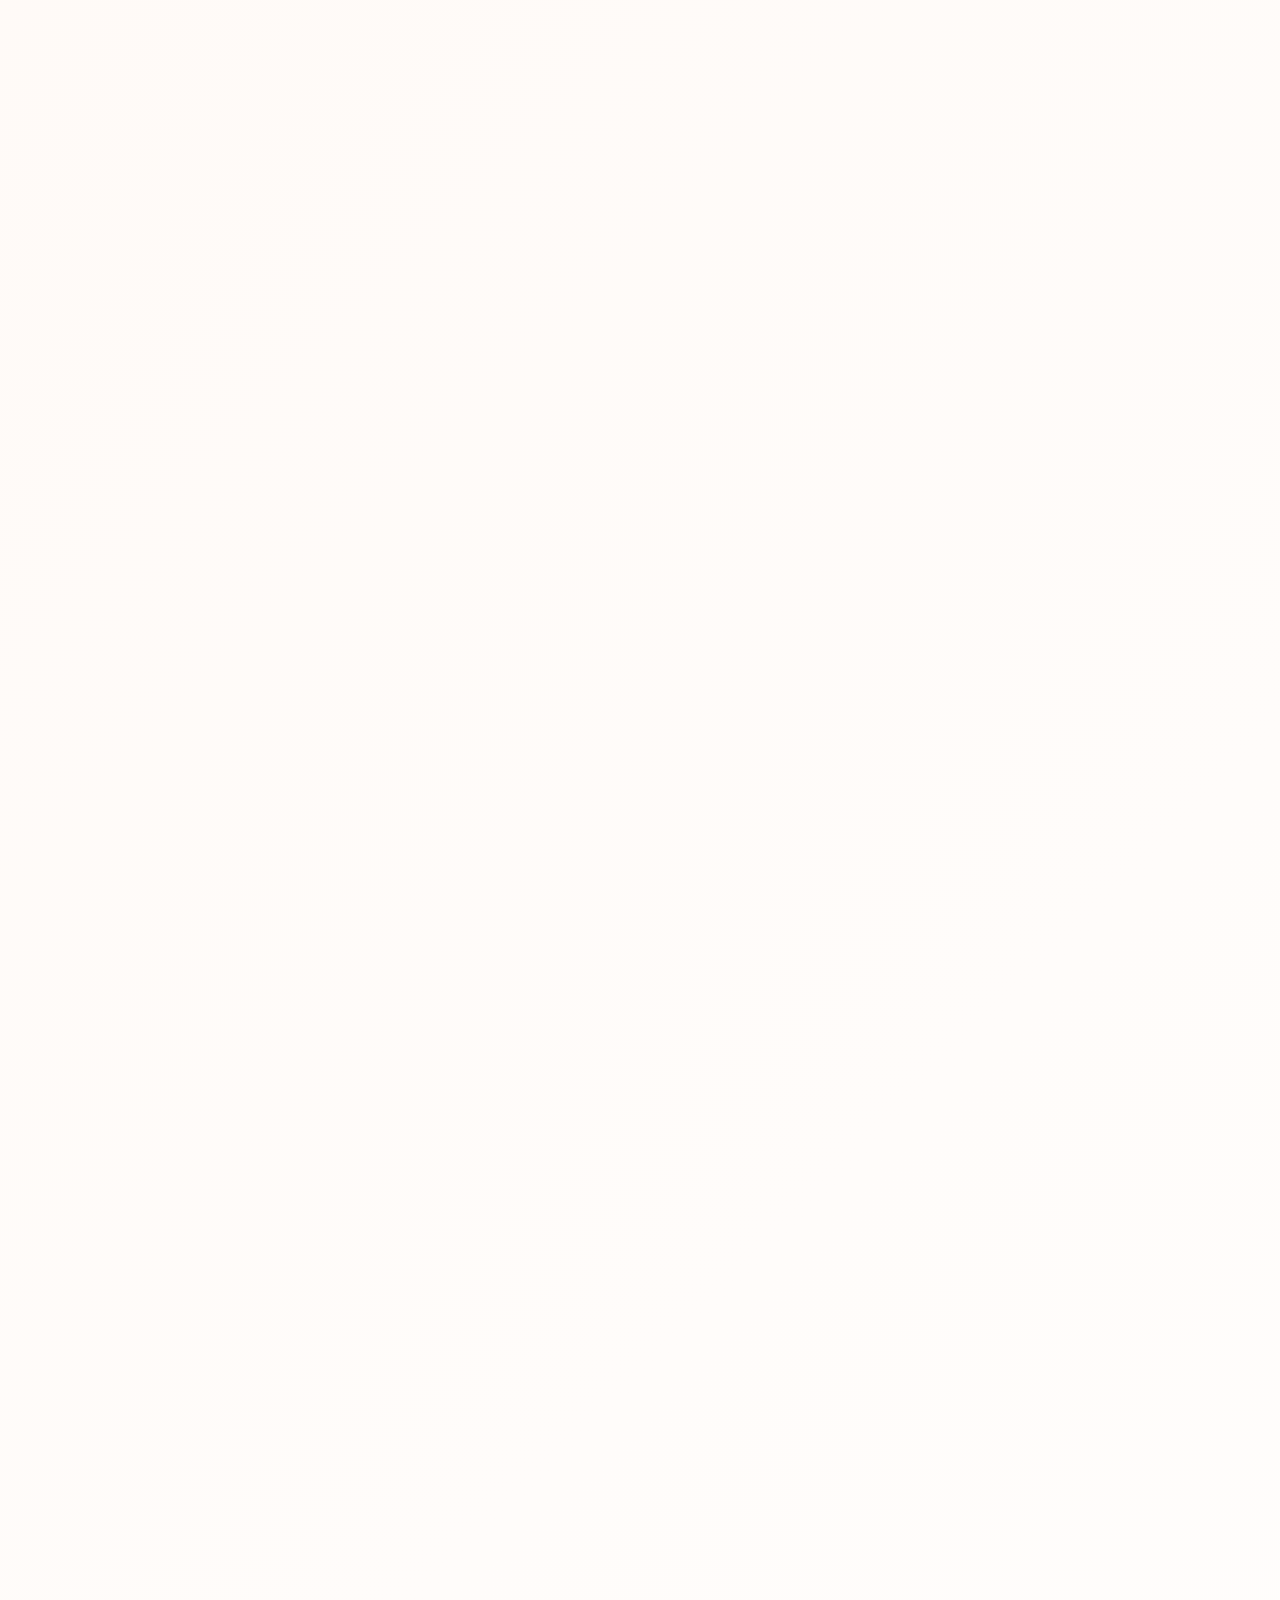
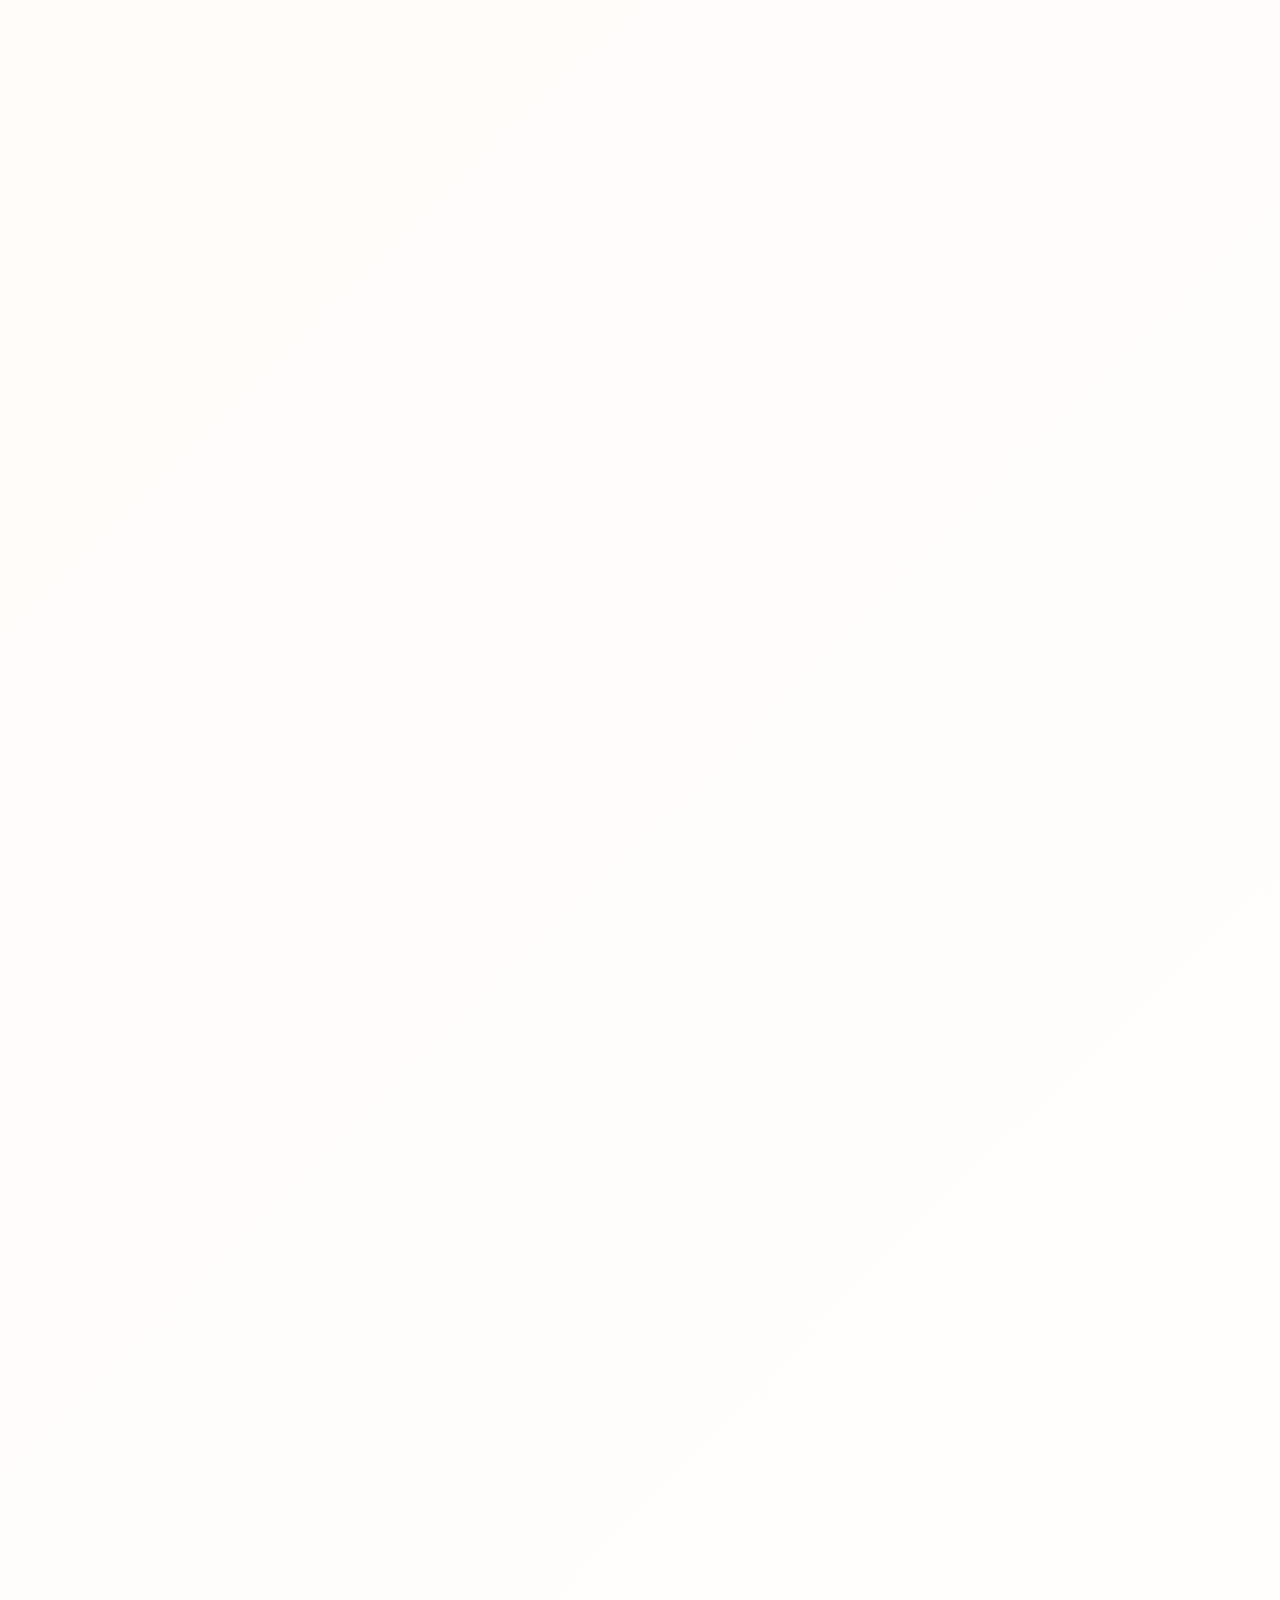
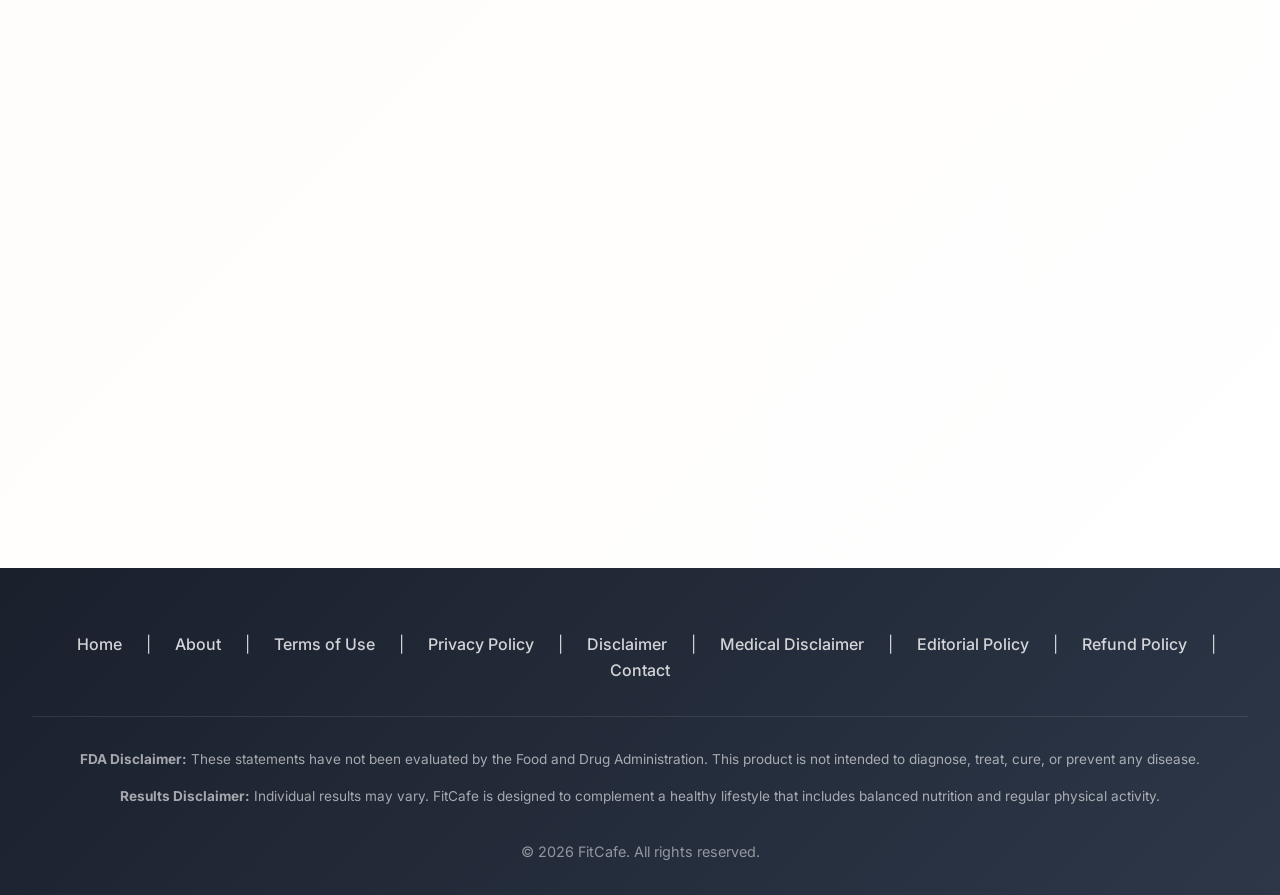
==== commit 2d727c2d: "Implement Option A: Modern Gradient Design New Features: - Modern gradient color palette (orange-red" ====
--- a/index.html
+++ b/index.html
@@ -21,7 +21,7 @@
     <meta property="twitter:description" content="What If Your Morning Coffee Could Support Your Wellness Goals? FitCafe supports your metabolism, curbs cravings, and keeps your energy steady all day.">
     <meta property="twitter:image" content="https://fitcafecoffee.com/assets/hero-product.jpg">
     
-    <link rel="stylesheet" href="css/style.css">
+    <link rel="stylesheet" href="css/style-modern.css">
     <link href="https://fonts.googleapis.com/css2?family=Inter:wght@300;400;500;600;700&family=Merriweather:wght@300;400;700&display=swap" rel="stylesheet">
 </head>
 <body>
@@ -256,6 +256,7 @@
     </footer>
 
     <script src="js/script.js"></script>
+    <script src="js/modern-animations.js"></script>
     <script>
     // Simple subscription handler - submit form and show modal
     document.getElementById('optin-form').addEventListener('submit', function(e) {
--- a/css/style-modern.css
+++ b/css/style-modern.css
@@ -0,0 +1,754 @@
+/* ========================================
+   FitCafe Modern Gradient Design
+   Option A: Modern & Energetic
+   ======================================== */
+
+/* Color Variables */
+:root {
+  --gradient-primary: linear-gradient(135deg, #FF6B6B 0%, #C05621 50%, #DD6B20 100%);
+  --gradient-cta: linear-gradient(135deg, #FFD93D 0%, #FFA502 100%);
+  --gradient-hero: linear-gradient(135deg, #FFF5F5 0%, #FFF9F5 50%, #FFFFFF 100%);
+  --color-primary: #FF6B6B;
+  --color-secondary: #C05621;
+  --color-accent: #FFD93D;
+  --color-text: #1A202C;
+  --color-text-light: #4A5568;
+  --color-white: #FFFFFF;
+  --shadow-sm: 0 2px 4px rgba(0,0,0,0.05);
+  --shadow-md: 0 4px 12px rgba(0,0,0,0.1);
+  --shadow-lg: 0 10px 40px rgba(0,0,0,0.15);
+  --shadow-xl: 0 20px 60px rgba(0,0,0,0.2);
+}
+
+/* Base Styles */
+* {
+  margin: 0;
+  padding: 0;
+  box-sizing: border-box;
+}
+
+body {
+  font-family: 'Inter', sans-serif;
+  line-height: 1.6;
+  color: var(--color-text);
+  background: var(--gradient-hero);
+  overflow-x: hidden;
+}
+
+/* ========================================
+   NAVIGATION - Modern Sticky Header
+   ======================================== */
+.navbar {
+  background: rgba(255, 255, 255, 0.95);
+  backdrop-filter: blur(10px);
+  box-shadow: var(--shadow-md);
+  position: sticky;
+  top: 0;
+  z-index: 1000;
+  transition: all 0.3s ease;
+}
+
+.navbar.scrolled {
+  background: rgba(255, 255, 255, 0.98);
+  box-shadow: var(--shadow-lg);
+}
+
+.nav-container {
+  display: flex;
+  justify-content: space-between;
+  align-items: center;
+  padding: 1rem 2rem;
+  max-width: 1200px;
+  margin: 0 auto;
+}
+
+.logo {
+  font-size: 2rem;
+  font-weight: 900;
+  background: var(--gradient-primary);
+  -webkit-background-clip: text;
+  -webkit-text-fill-color: transparent;
+  background-clip: text;
+  text-decoration: none;
+  transition: transform 0.3s ease;
+  letter-spacing: -0.5px;
+}
+
+.logo:hover {
+  transform: scale(1.05);
+}
+
+.nav-menu {
+  list-style: none;
+  display: flex;
+  gap: 2.5rem;
+}
+
+.nav-menu a {
+  text-decoration: none;
+  color: var(--color-text-light);
+  font-weight: 600;
+  font-size: 0.95rem;
+  transition: all 0.3s ease;
+  position: relative;
+}
+
+.nav-menu a:hover {
+  color: var(--color-primary);
+}
+
+.nav-menu a::after {
+  content: '';
+  position: absolute;
+  bottom: -5px;
+  left: 0;
+  width: 0;
+  height: 3px;
+  background: var(--gradient-primary);
+  border-radius: 2px;
+  transition: width 0.3s ease;
+}
+
+.nav-menu a:hover::after {
+  width: 100%;
+}
+
+/* Mobile Navigation */
+@media (max-width: 768px) {
+  .nav-container {
+    flex-direction: column;
+    gap: 1rem;
+    padding: 1rem;
+  }
+  
+  .nav-menu {
+    gap: 1.5rem;
+    flex-wrap: wrap;
+    justify-content: center;
+  }
+  
+  .logo {
+    font-size: 1.5rem;
+  }
+}
+
+/* ========================================
+   HERO SECTION - Gradient Background
+   ======================================== */
+#headline {
+  background: var(--gradient-primary);
+  color: var(--color-white);
+  padding: 6rem 2rem 4rem;
+  text-align: center;
+  position: relative;
+  overflow: hidden;
+  margin-bottom: 0;
+}
+
+#headline::before {
+  content: '';
+  position: absolute;
+  top: -50%;
+  left: -50%;
+  width: 200%;
+  height: 200%;
+  background: radial-gradient(circle, rgba(255,255,255,0.1) 0%, transparent 70%);
+  animation: shimmer 15s infinite linear;
+}
+
+@keyframes shimmer {
+  0% { transform: translate(-50%, -50%) rotate(0deg); }
+  100% { transform: translate(-50%, -50%) rotate(360deg); }
+}
+
+#headline h1 {
+  font-size: 3.5rem;
+  font-weight: 900;
+  line-height: 1.2;
+  margin-bottom: 2rem;
+  position: relative;
+  z-index: 1;
+  text-shadow: 0 2px 20px rgba(0,0,0,0.2);
+}
+
+#headline .product-showcase {
+  position: relative;
+  z-index: 1;
+  margin-top: 3rem;
+}
+
+#headline .product-hero-image {
+  max-width: 400px;
+  width: 100%;
+  border-radius: 20px;
+  box-shadow: var(--shadow-xl);
+  animation: float 6s ease-in-out infinite;
+}
+
+@keyframes float {
+  0%, 100% { transform: translateY(0px); }
+  50% { transform: translateY(-20px); }
+}
+
+#headline .product-badge {
+  background: var(--gradient-cta);
+  color: var(--color-text);
+  padding: 0.75rem 2rem;
+  border-radius: 50px;
+  display: inline-block;
+  font-weight: 700;
+  font-size: 1rem;
+  margin-top: 1.5rem;
+  box-shadow: var(--shadow-md);
+  animation: pulse 2s infinite;
+}
+
+@keyframes pulse {
+  0%, 100% { transform: scale(1); }
+  50% { transform: scale(1.05); }
+}
+
+@media (max-width: 768px) {
+  #headline h1 {
+    font-size: 2rem;
+  }
+  
+  #headline .product-hero-image {
+    max-width: 280px;
+  }
+}
+
+/* ========================================
+   SUBHEADLINE - Centered with Gradient Text
+   ======================================== */
+#subheadline {
+  background: var(--color-white);
+  padding: 4rem 2rem;
+  text-align: center;
+  margin: 0;
+}
+
+#subheadline h2 {
+  font-size: 1.8rem;
+  font-weight: 600;
+  background: var(--gradient-primary);
+  -webkit-background-clip: text;
+  -webkit-text-fill-color: transparent;
+  background-clip: text;
+  max-width: 900px;
+  margin: 0 auto;
+  line-height: 1.6;
+}
+
+@media (max-width: 768px) {
+  #subheadline h2 {
+    font-size: 1.3rem;
+  }
+}
+
+/* ========================================
+   SECTIONS - Card Style with Shadows
+   ======================================== */
+section:not(#headline):not(#subheadline):not(#cta):not(#guarantee):not(#optin) {
+  background: var(--color-white);
+  padding: 4rem 2rem;
+  margin: 1rem auto;
+  border-radius: 20px;
+  box-shadow: var(--shadow-md);
+  max-width: 1200px;
+  transition: transform 0.3s ease, box-shadow 0.3s ease;
+}
+
+section:not(#headline):not(#subheadline):not(#cta):not(#guarantee):not(#optin):hover {
+  transform: translateY(-5px);
+  box-shadow: var(--shadow-lg);
+}
+
+section h2 {
+  font-size: 2.5rem;
+  font-weight: 800;
+  background: var(--gradient-primary);
+  -webkit-background-clip: text;
+  -webkit-text-fill-color: transparent;
+  background-clip: text;
+  margin-bottom: 2rem;
+  text-align: center;
+  position: relative;
+}
+
+section h2::after {
+  content: '';
+  display: block;
+  width: 100px;
+  height: 4px;
+  background: var(--gradient-primary);
+  margin: 1rem auto 0;
+  border-radius: 2px;
+}
+
+section p {
+  margin-bottom: 1.5rem;
+  font-size: 1.1rem;
+  color: var(--color-text-light);
+  line-height: 1.8;
+}
+
+/* ========================================
+   INGREDIENT CARDS - Hover Effects
+   ======================================== */
+.ingredient-card {
+  background: linear-gradient(135deg, #FFF9F9 0%, #FFFFFF 100%);
+  padding: 2rem;
+  margin-bottom: 1.5rem;
+  border-left: 5px solid var(--color-primary);
+  border-radius: 15px;
+  box-shadow: var(--shadow-sm);
+  transition: all 0.3s ease;
+  position: relative;
+  overflow: hidden;
+}
+
+.ingredient-card::before {
+  content: '';
+  position: absolute;
+  top: 0;
+  left: 0;
+  width: 100%;
+  height: 100%;
+  background: linear-gradient(135deg, rgba(255,107,107,0.05) 0%, transparent 100%);
+  opacity: 0;
+  transition: opacity 0.3s ease;
+}
+
+.ingredient-card:hover {
+  transform: translateX(10px);
+  box-shadow: var(--shadow-md);
+}
+
+.ingredient-card:hover::before {
+  opacity: 1;
+}
+
+.ingredient-card h3 {
+  font-size: 1.5rem;
+  color: var(--color-primary);
+  margin-bottom: 1rem;
+  font-weight: 700;
+  position: relative;
+  z-index: 1;
+}
+
+.ingredient-card p {
+  color: var(--color-text-light);
+  line-height: 1.7;
+  position: relative;
+  z-index: 1;
+}
+
+/* ========================================
+   BENEFITS LIST - Modern Cards
+   ======================================== */
+.benefits-list {
+  list-style: none;
+  max-width: 900px;
+  margin: 0 auto;
+}
+
+.benefits-list li {
+  padding: 2rem;
+  margin-bottom: 1.5rem;
+  background: linear-gradient(135deg, #FFF9F9 0%, #FFFFFF 100%);
+  border-radius: 15px;
+  border-left: 5px solid var(--color-primary);
+  box-shadow: var(--shadow-sm);
+  transition: all 0.3s ease;
+  position: relative;
+  overflow: hidden;
+}
+
+.benefits-list li::before {
+  content: '✓';
+  position: absolute;
+  top: 2rem;
+  right: 2rem;
+  font-size: 2rem;
+  color: var(--color-primary);
+  font-weight: 900;
+}
+
+.benefits-list li:hover {
+  transform: translateX(10px);
+  box-shadow: var(--shadow-md);
+}
+
+.benefits-list li strong {
+  color: var(--color-primary);
+  font-weight: 700;
+  font-size: 1.15rem;
+}
+
+/* ========================================
+   TESTIMONIALS - Card Carousel Style
+   ======================================== */
+.testimonial-card {
+  background: linear-gradient(135deg, #FFF9F9 0%, #FFFFFF 100%);
+  padding: 2.5rem;
+  margin-bottom: 2rem;
+  border-radius: 20px;
+  box-shadow: var(--shadow-md);
+  position: relative;
+  transition: all 0.3s ease;
+}
+
+.testimonial-card:hover {
+  transform: translateY(-5px);
+  box-shadow: var(--shadow-lg);
+}
+
+.testimonial-card::before {
+  content: '"';
+  position: absolute;
+  top: 20px;
+  left: 30px;
+  font-size: 5rem;
+  color: rgba(255,107,107,0.1);
+  font-family: Georgia, serif;
+  line-height: 1;
+}
+
+.testimonial-card blockquote {
+  font-style: italic;
+  margin-bottom: 1.5rem;
+  color: var(--color-text-light);
+  font-size: 1.05rem;
+  line-height: 1.8;
+  position: relative;
+  z-index: 1;
+}
+
+.testimonial-card cite {
+  display: block;
+  text-align: right;
+  font-weight: 700;
+  color: var(--color-primary);
+  font-style: normal;
+  font-size: 1rem;
+}
+
+/* ========================================
+   GUARANTEE SECTION - Animated Badge
+   ======================================== */
+#guarantee {
+  background: var(--gradient-primary);
+  color: var(--color-white);
+  text-align: center;
+  padding: 5rem 2rem;
+  border-radius: 20px;
+  margin: 2rem auto;
+  max-width: 1200px;
+  box-shadow: var(--shadow-lg);
+  position: relative;
+  overflow: hidden;
+}
+
+#guarantee::before {
+  content: '';
+  position: absolute;
+  top: -50%;
+  left: -50%;
+  width: 200%;
+  height: 200%;
+  background: radial-gradient(circle, rgba(255,255,255,0.1) 0%, transparent 70%);
+  animation: shimmer 20s infinite linear;
+}
+
+#guarantee h2 {
+  color: var(--color-white);
+  font-size: 2.5rem;
+  margin-bottom: 2.5rem;
+  position: relative;
+  z-index: 1;
+}
+
+#guarantee h2::after {
+  display: none;
+}
+
+.guarantee-box {
+  max-width: 800px;
+  margin: 0 auto;
+  position: relative;
+  z-index: 1;
+}
+
+.guarantee-badge {
+  background: var(--gradient-cta);
+  color: var(--color-text);
+  font-weight: 800;
+  padding: 1.5rem 3rem;
+  border-radius: 50px;
+  display: inline-block;
+  margin-bottom: 2rem;
+  font-size: 1.5rem;
+  box-shadow: var(--shadow-lg);
+  animation: pulse 2s infinite;
+}
+
+#guarantee p {
+  color: rgba(255,255,255,0.95);
+  margin-bottom: 1.5rem;
+  font-size: 1.15rem;
+  line-height: 1.7;
+}
+
+#guarantee strong {
+  color: var(--color-accent);
+}
+
+/* ========================================
+   OPT-IN SECTION - Gradient CTA
+   ======================================== */
+#optin {
+  background: linear-gradient(135deg, #FFF9F9 0%, #FFFFFF 100%);
+  text-align: center;
+  padding: 4rem 2rem;
+  border-radius: 20px;
+  margin: 2rem auto;
+  max-width: 1200px;
+  box-shadow: var(--shadow-md);
+}
+
+#optin h2 {
+  font-size: 2.2rem;
+  background: var(--gradient-primary);
+  -webkit-background-clip: text;
+  -webkit-text-fill-color: transparent;
+  background-clip: text;
+  margin-bottom: 1rem;
+}
+
+#optin h2::after {
+  display: none;
+}
+
+.optin-subtitle {
+  font-size: 1.1rem;
+  color: var(--color-text-light);
+  margin-bottom: 2.5rem;
+  max-width: 700px;
+  margin-left: auto;
+  margin-right: auto;
+}
+
+.optin-form {
+  max-width: 500px;
+  margin: 0 auto 2rem;
+}
+
+.optin-form input[type="text"],
+.optin-form input[type="email"] {
+  width: 100%;
+  padding: 1.2rem 1.5rem;
+  margin-bottom: 1rem;
+  border: 2px solid #E2E8F0;
+  border-radius: 50px;
+  font-size: 1rem;
+  transition: all 0.3s ease;
+  background: var(--color-white);
+}
+
+.optin-form input[type="text"]:focus,
+.optin-form input[type="email"]:focus {
+  outline: none;
+  border-color: var(--color-primary);
+  box-shadow: 0 0 0 4px rgba(255,107,107,0.1);
+}
+
+/* ========================================
+   CTA SECTION - Bold Gradient Button
+   ======================================== */
+#cta {
+  background: var(--color-white);
+  text-align: center;
+  padding: 5rem 2rem;
+  border-radius: 20px;
+  margin: 2rem auto;
+  max-width: 1200px;
+  box-shadow: var(--shadow-md);
+}
+
+#cta h2 {
+  font-size: 2.5rem;
+  background: var(--gradient-primary);
+  -webkit-background-clip: text;
+  -webkit-text-fill-color: transparent;
+  background-clip: text;
+  margin-bottom: 1.5rem;
+}
+
+#cta h2::after {
+  display: none;
+}
+
+#cta p {
+  font-size: 1.15rem;
+  color: var(--color-text-light);
+  margin-bottom: 1.5rem;
+  line-height: 1.7;
+}
+
+.cta-button {
+  display: inline-block;
+  background: var(--gradient-cta);
+  color: var(--color-text);
+  padding: 1.5rem 4rem;
+  font-size: 1.3rem;
+  font-weight: 800;
+  text-decoration: none;
+  border-radius: 50px;
+  margin: 2rem 0;
+  box-shadow: var(--shadow-lg);
+  transition: all 0.3s ease;
+  text-transform: uppercase;
+  letter-spacing: 0.5px;
+  position: relative;
+  overflow: hidden;
+}
+
+.cta-button::before {
+  content: '';
+  position: absolute;
+  top: 0;
+  left: -100%;
+  width: 100%;
+  height: 100%;
+  background: linear-gradient(90deg, transparent, rgba(255,255,255,0.3), transparent);
+  transition: left 0.5s ease;
+}
+
+.cta-button:hover {
+  transform: translateY(-5px);
+  box-shadow: var(--shadow-xl);
+}
+
+.cta-button:hover::before {
+  left: 100%;
+}
+
+.cta-subtext {
+  font-size: 0.95rem;
+  color: var(--color-text-light);
+  margin-bottom: 1.5rem;
+  line-height: 2;
+}
+
+.cta-closing {
+  font-size: 1.1rem;
+  color: var(--color-primary);
+  font-weight: 600;
+  font-style: italic;
+}
+
+/* ========================================
+   FOOTER - Modern Multi-Column
+   ======================================== */
+footer {
+  background: linear-gradient(135deg, #1A202C 0%, #2D3748 100%);
+  color: rgba(255,255,255,0.8);
+  padding: 4rem 2rem 2rem;
+  margin-top: 4rem;
+}
+
+.footer-links {
+  text-align: center;
+  margin-bottom: 2rem;
+  padding-bottom: 2rem;
+  border-bottom: 1px solid rgba(255,255,255,0.1);
+}
+
+.footer-links a {
+  color: rgba(255,255,255,0.8);
+  text-decoration: none;
+  margin: 0 1rem;
+  transition: color 0.3s ease;
+  font-weight: 500;
+}
+
+.footer-links a:hover {
+  color: var(--color-accent);
+}
+
+.footer-disclaimer {
+  font-size: 0.85rem;
+  text-align: center;
+  margin-bottom: 1rem;
+  color: rgba(255,255,255,0.6);
+  line-height: 1.6;
+}
+
+.footer-copyright {
+  font-size: 0.9rem;
+  text-align: center;
+  color: rgba(255,255,255,0.5);
+  margin-top: 2rem;
+}
+
+/* ========================================
+   ANIMATIONS & UTILITIES
+   ======================================== */
+@keyframes fadeInUp {
+  from {
+    opacity: 0;
+    transform: translateY(30px);
+  }
+  to {
+    opacity: 1;
+    transform: translateY(0);
+  }
+}
+
+.animate-fadeInUp {
+  animation: fadeInUp 0.6s ease forwards;
+}
+
+/* Scroll animations */
+section {
+  opacity: 0;
+  transform: translateY(30px);
+  transition: opacity 0.6s ease, transform 0.6s ease;
+}
+
+section.visible {
+  opacity: 1;
+  transform: translateY(0);
+}
+
+/* ========================================
+   RESPONSIVE ADJUSTMENTS
+   ======================================== */
+@media (max-width: 768px) {
+  section h2 {
+    font-size: 1.8rem;
+  }
+  
+  .ingredient-card {
+    padding: 1.5rem;
+  }
+  
+  .testimonial-card {
+    padding: 1.5rem;
+  }
+  
+  .cta-button {
+    padding: 1.2rem 2.5rem;
+    font-size: 1.1rem;
+  }
+  
+  #guarantee {
+    padding: 3rem 1.5rem;
+  }
+  
+  #guarantee h2 {
+    font-size: 1.8rem;
+  }
+}
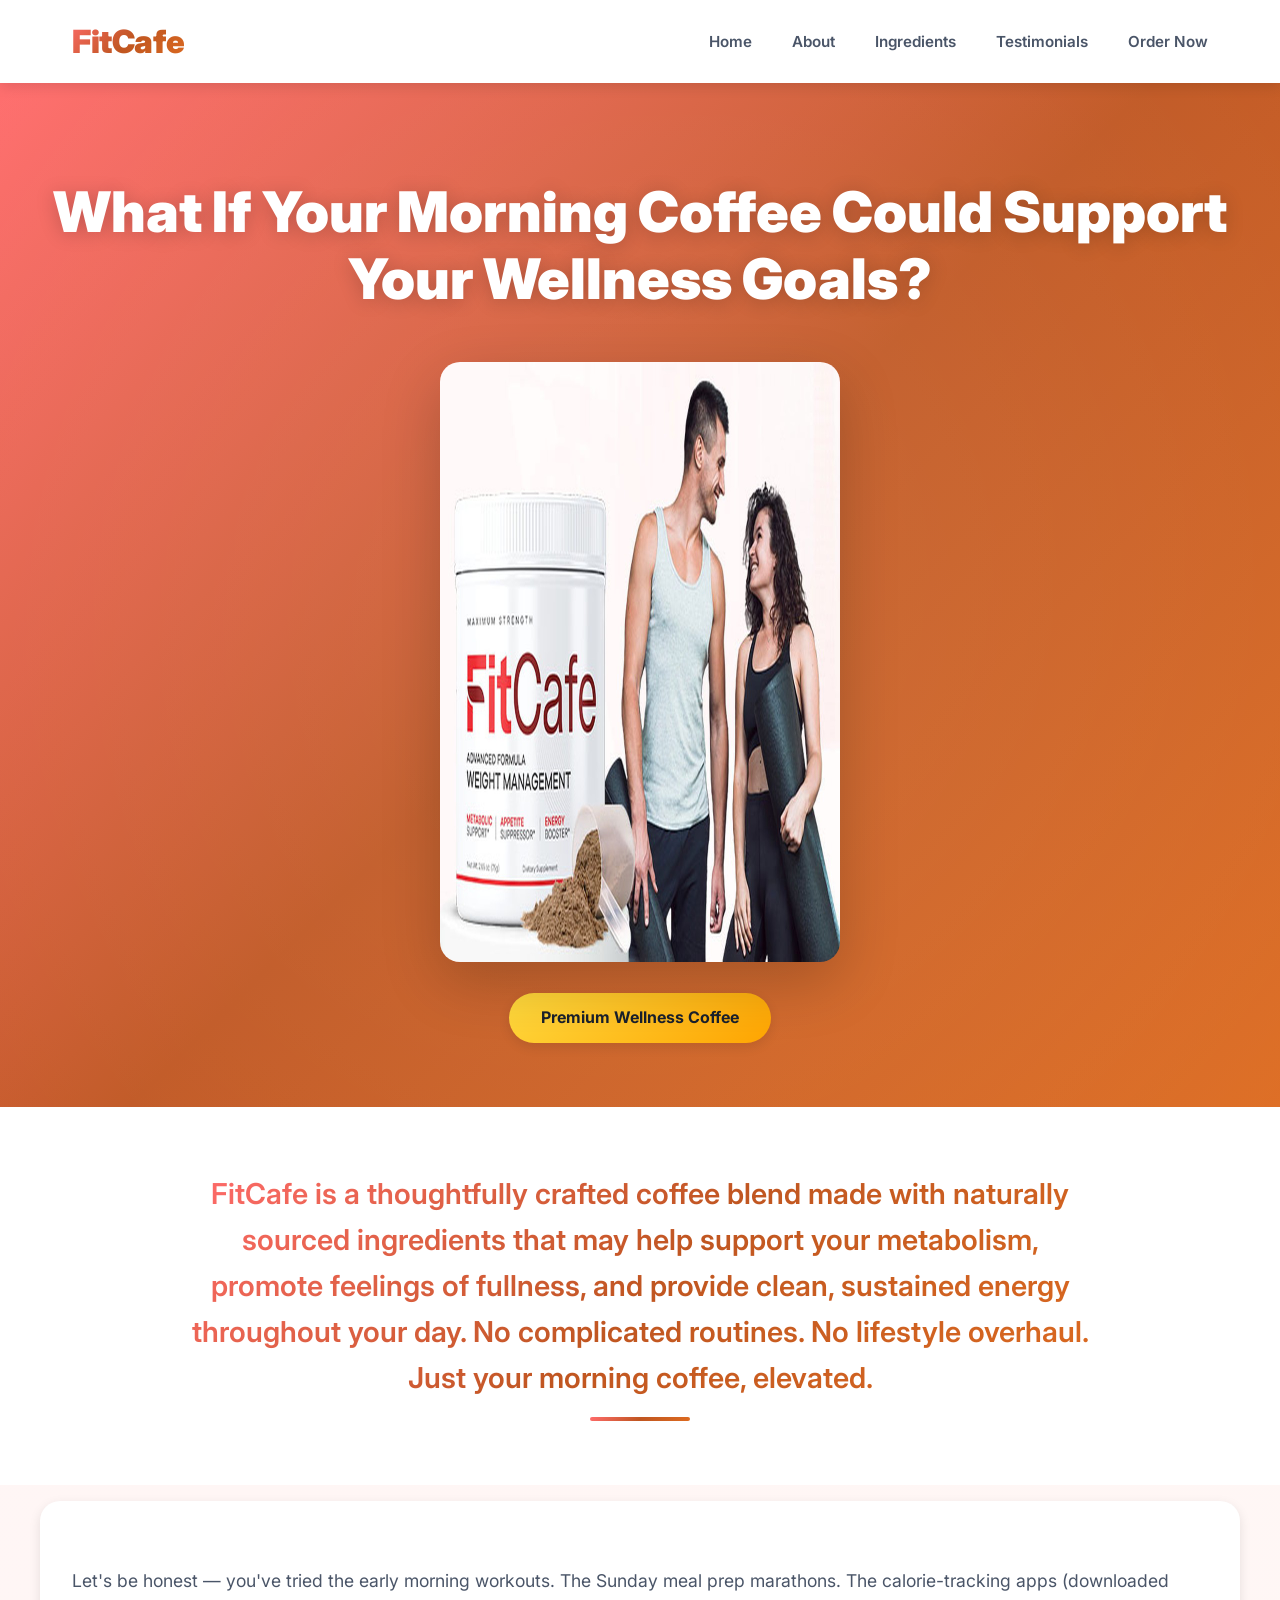
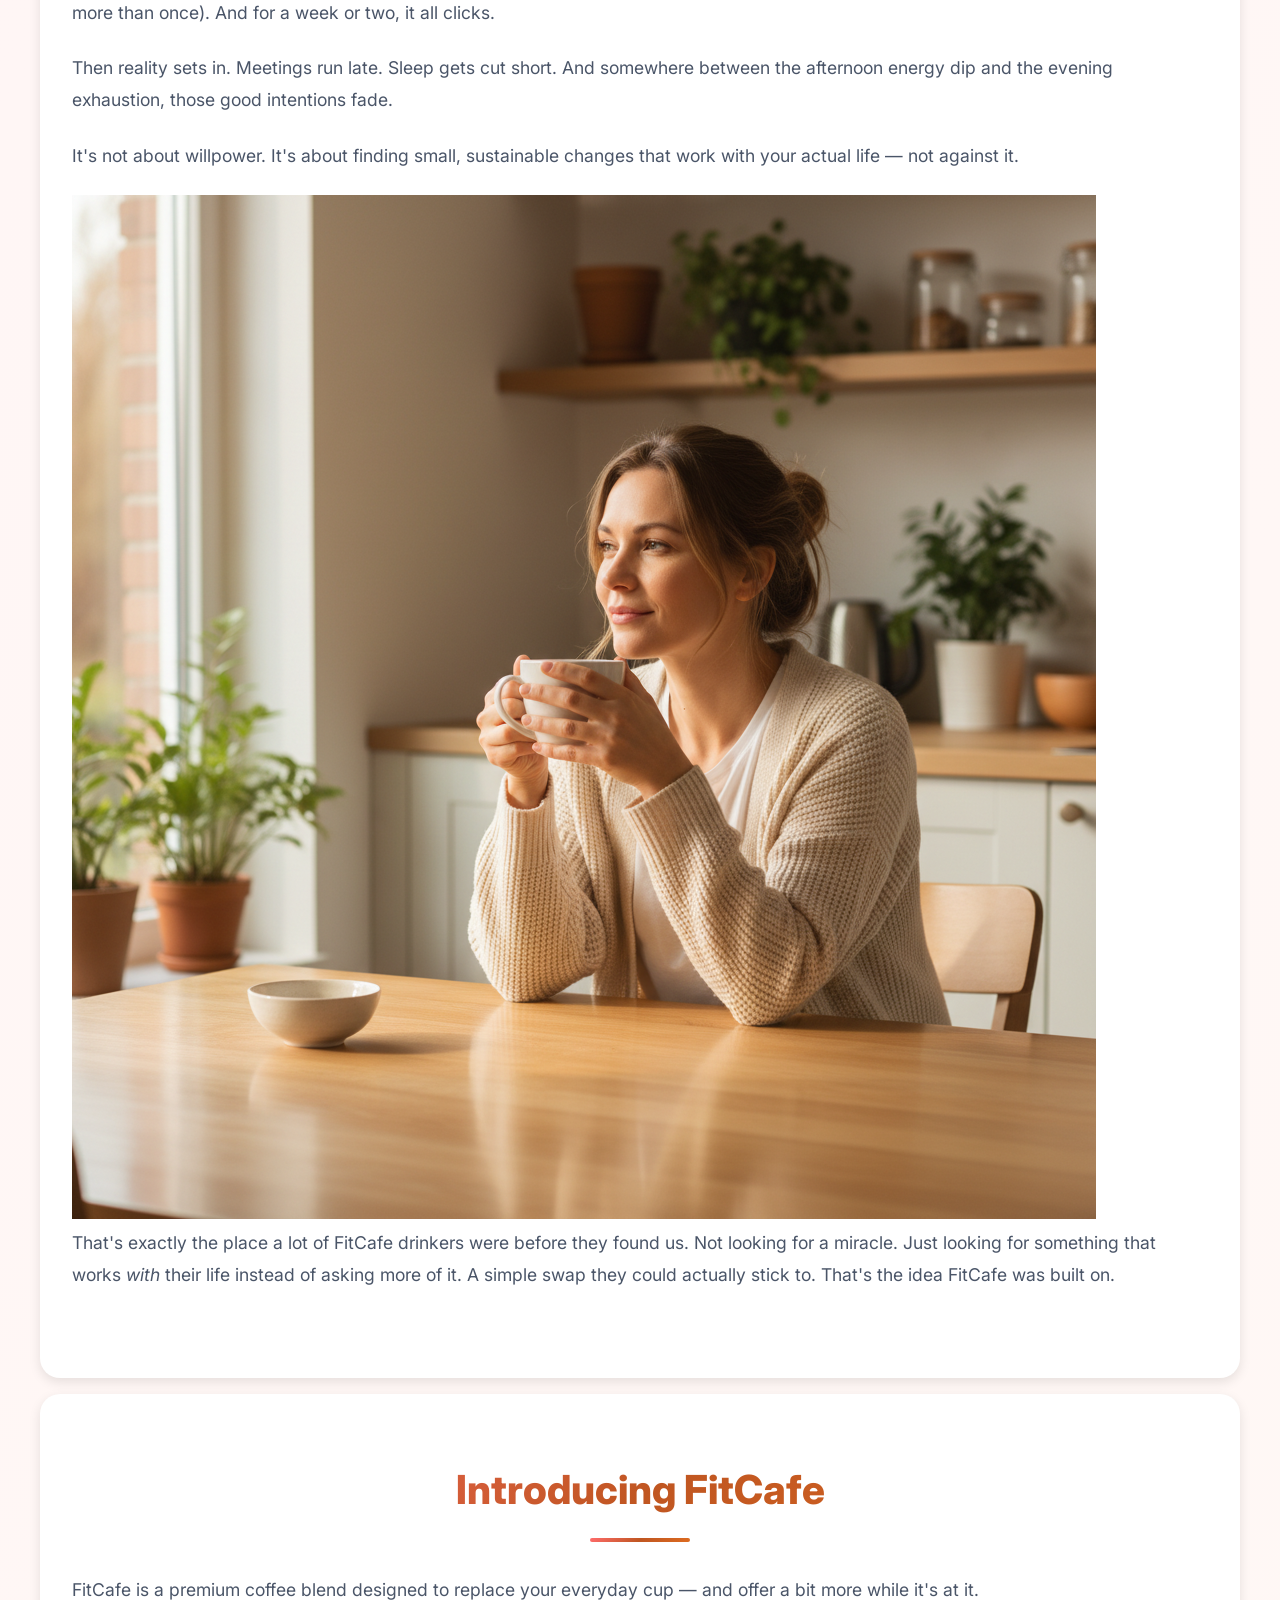
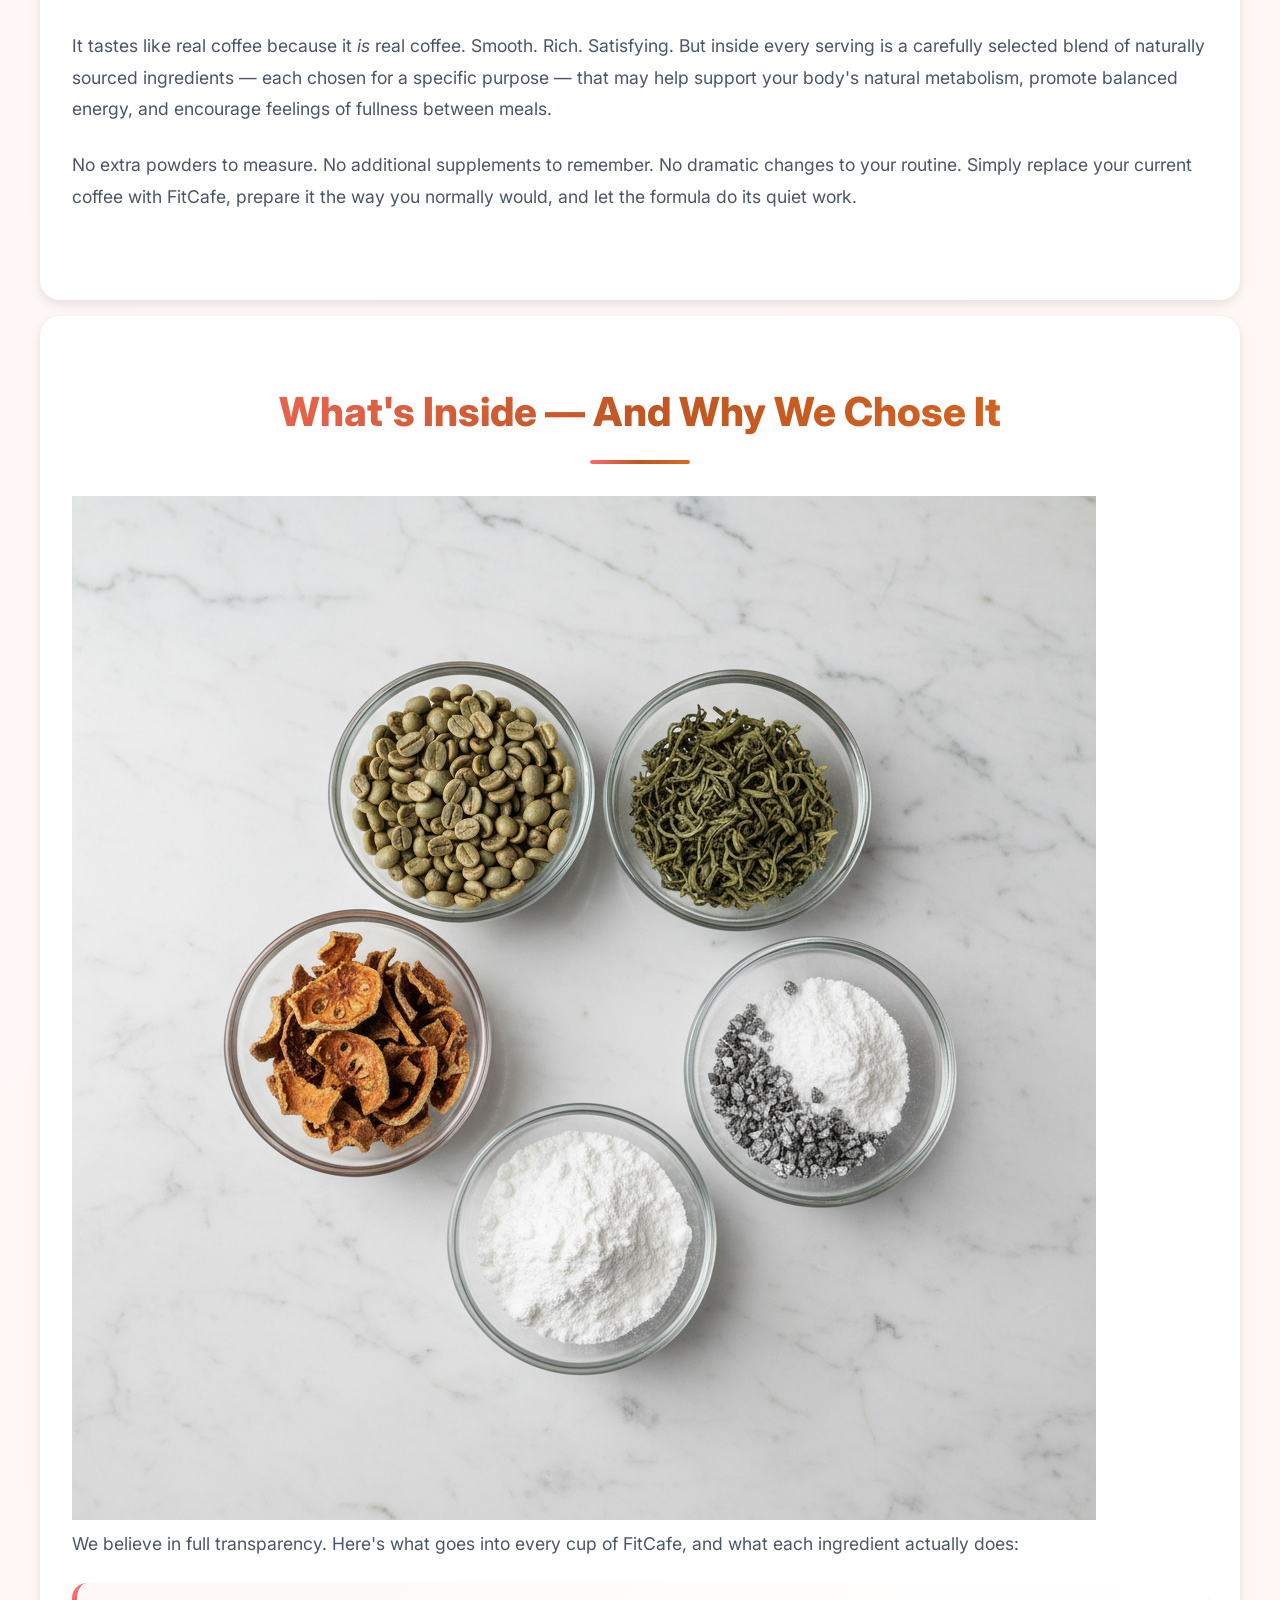
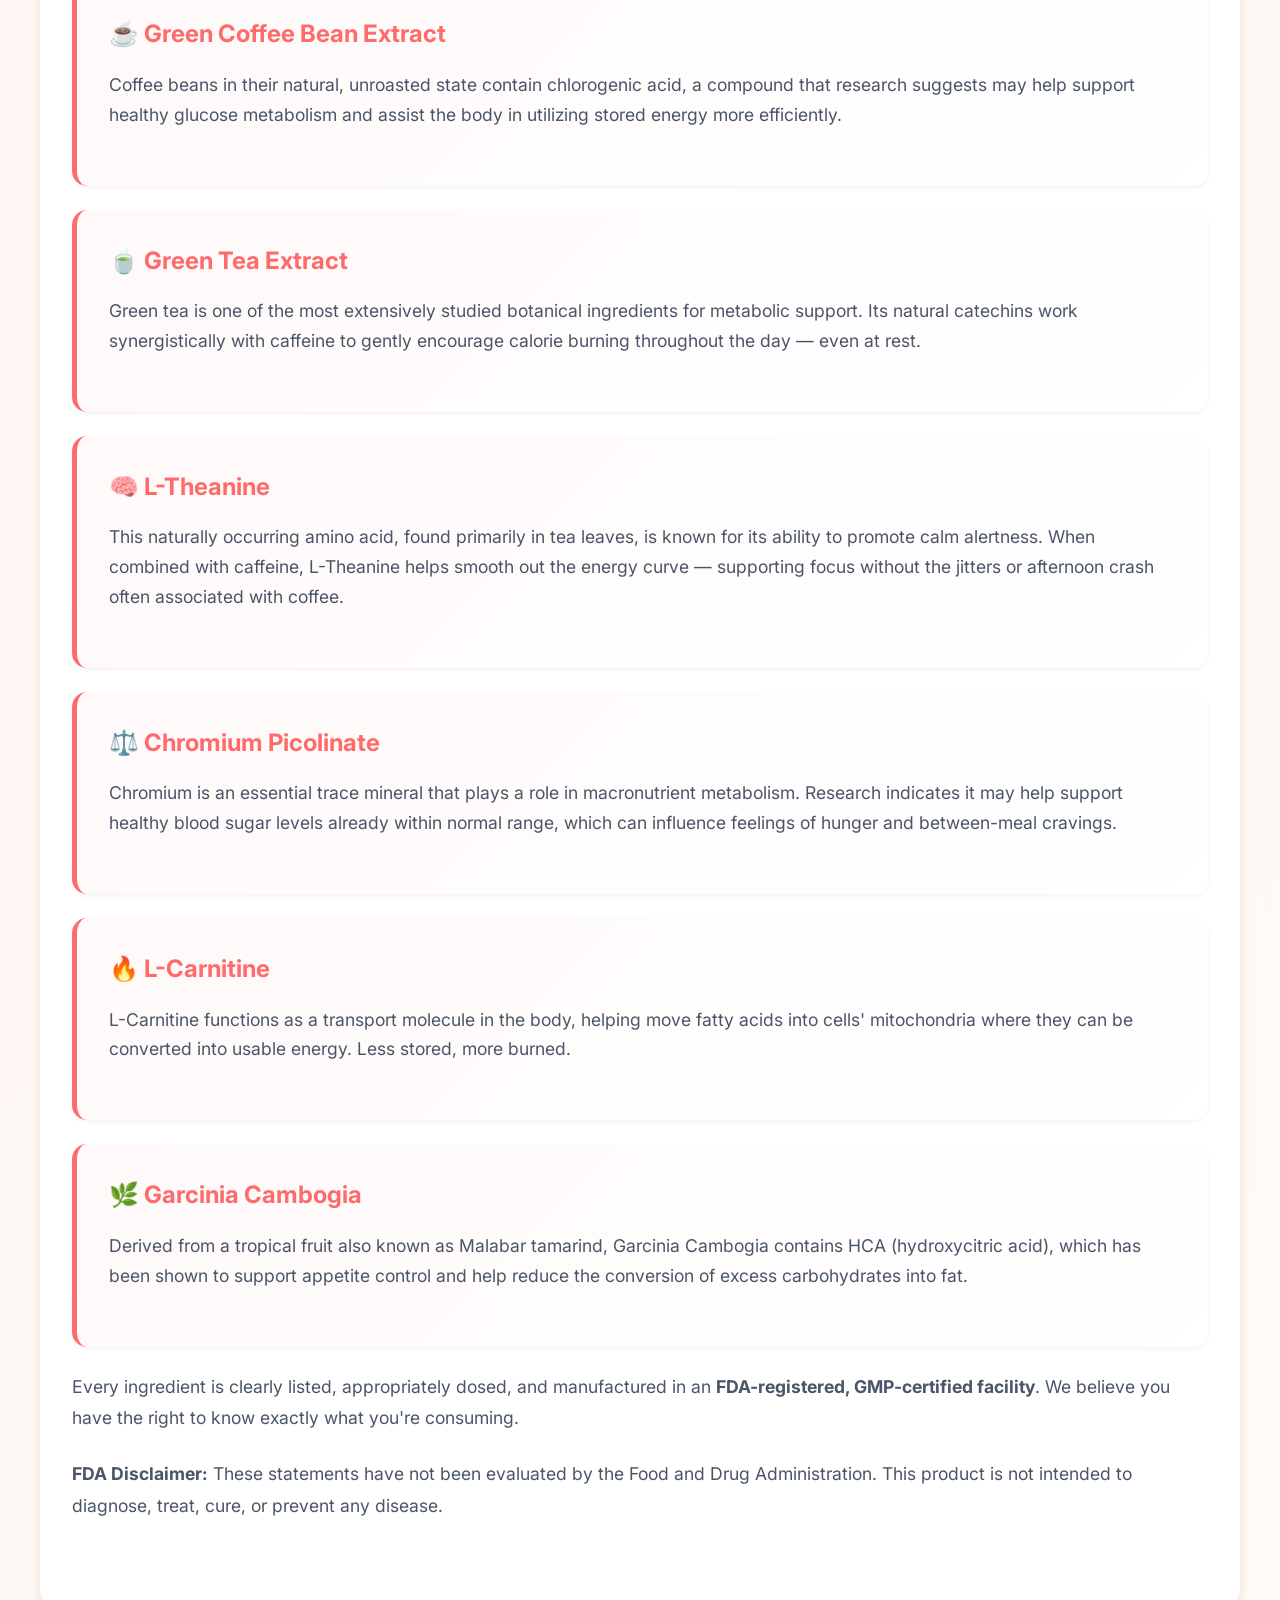
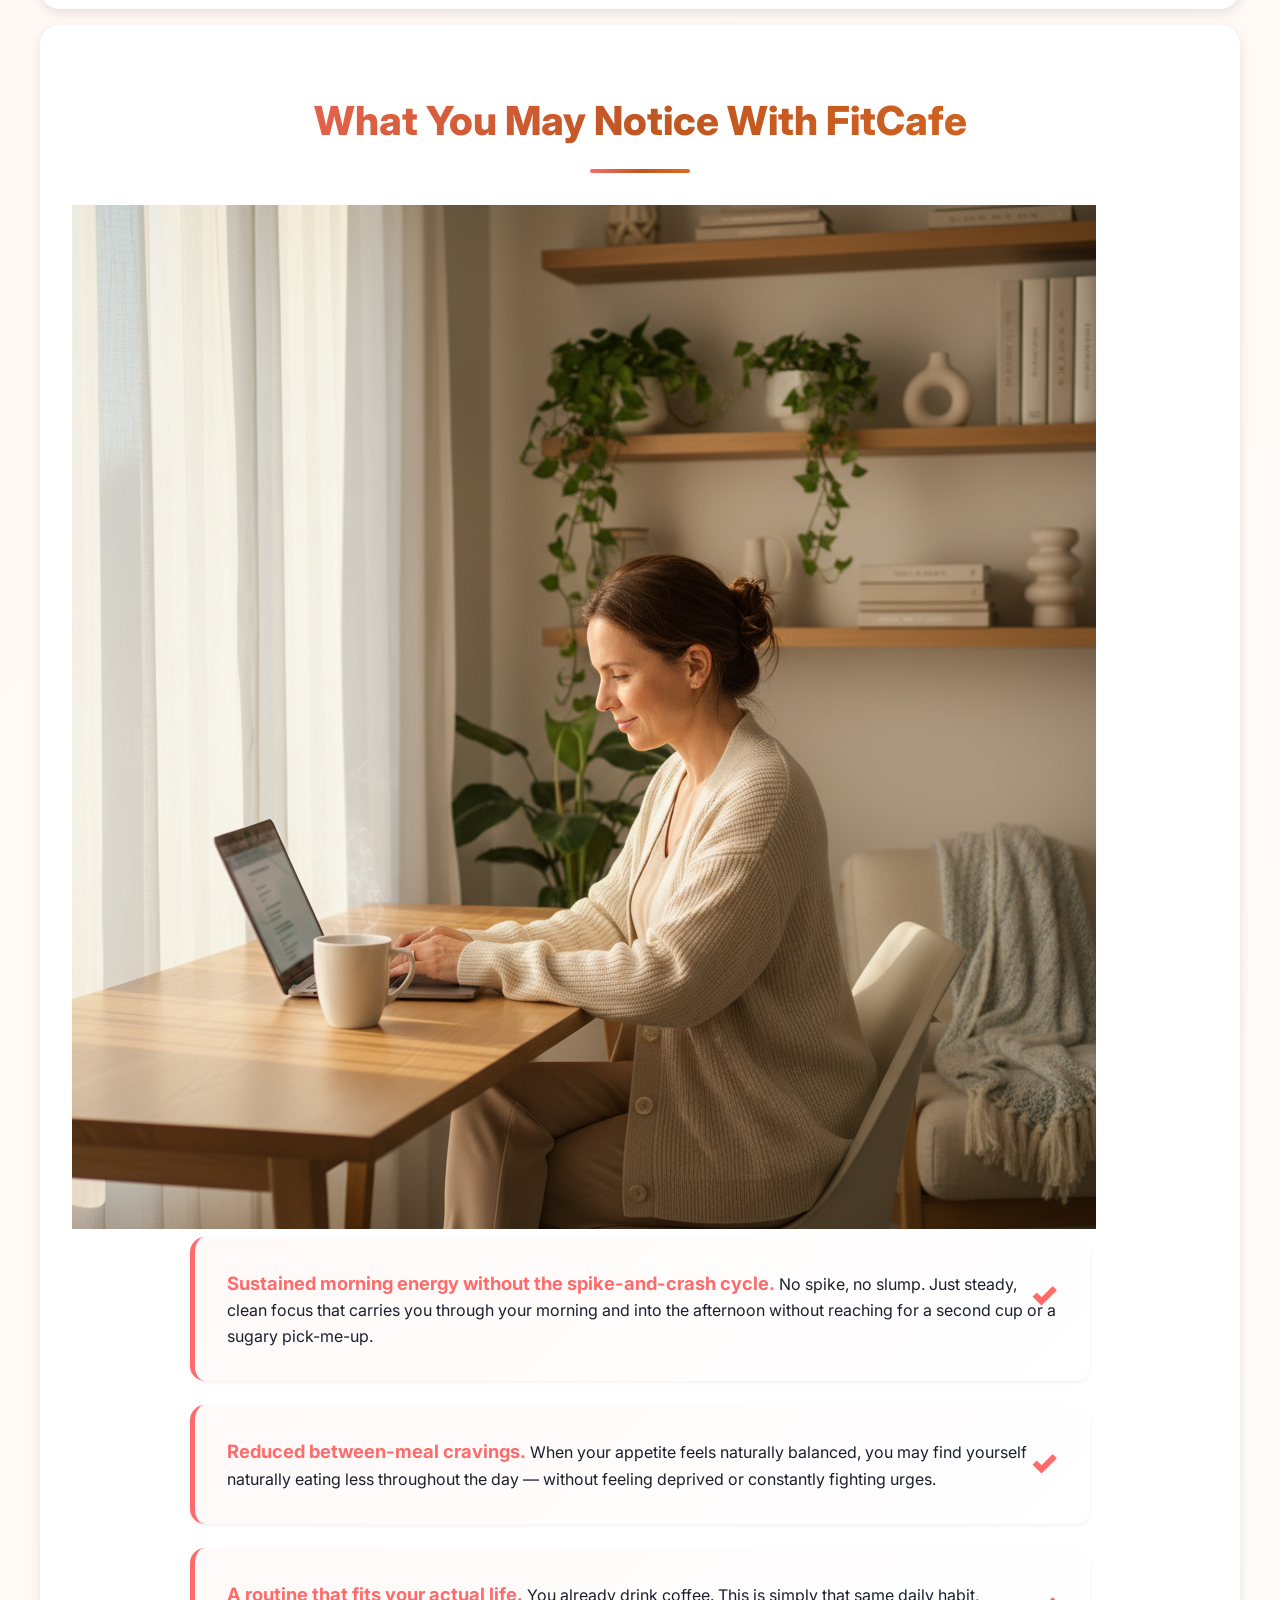
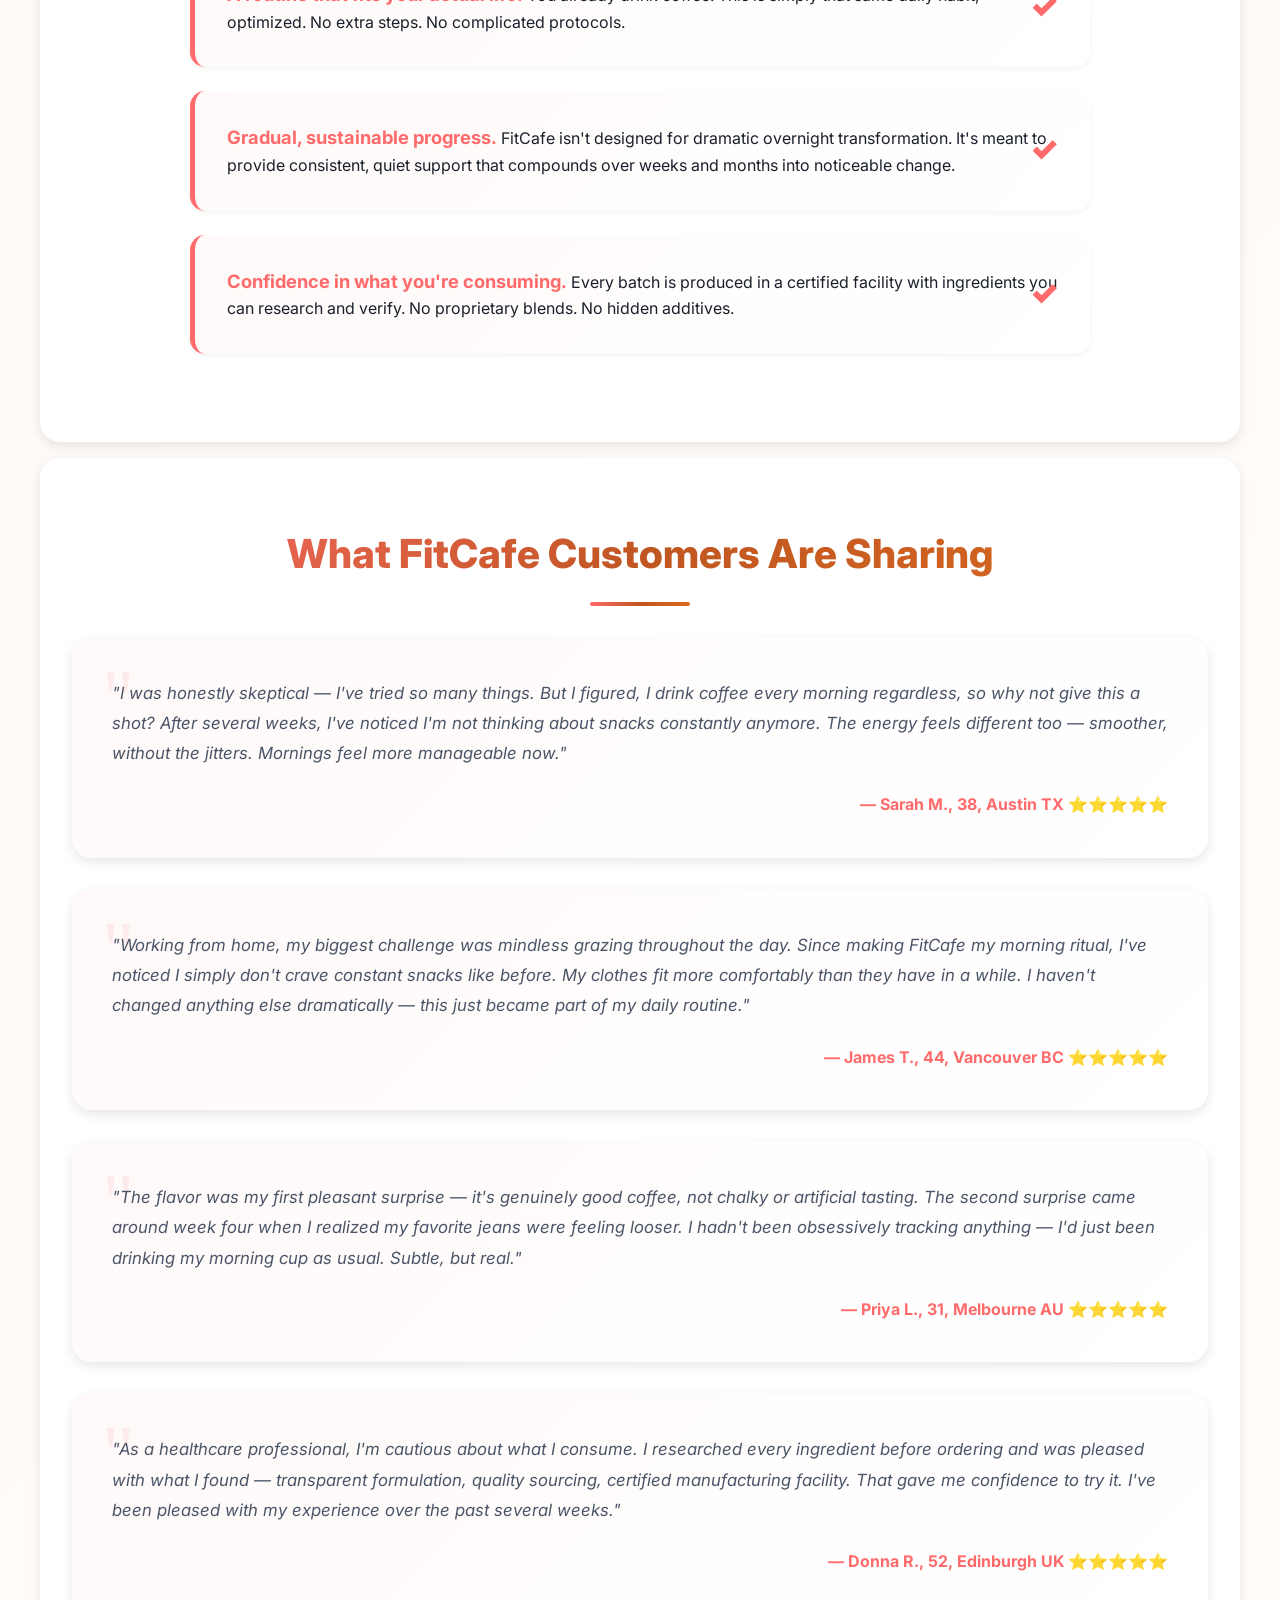
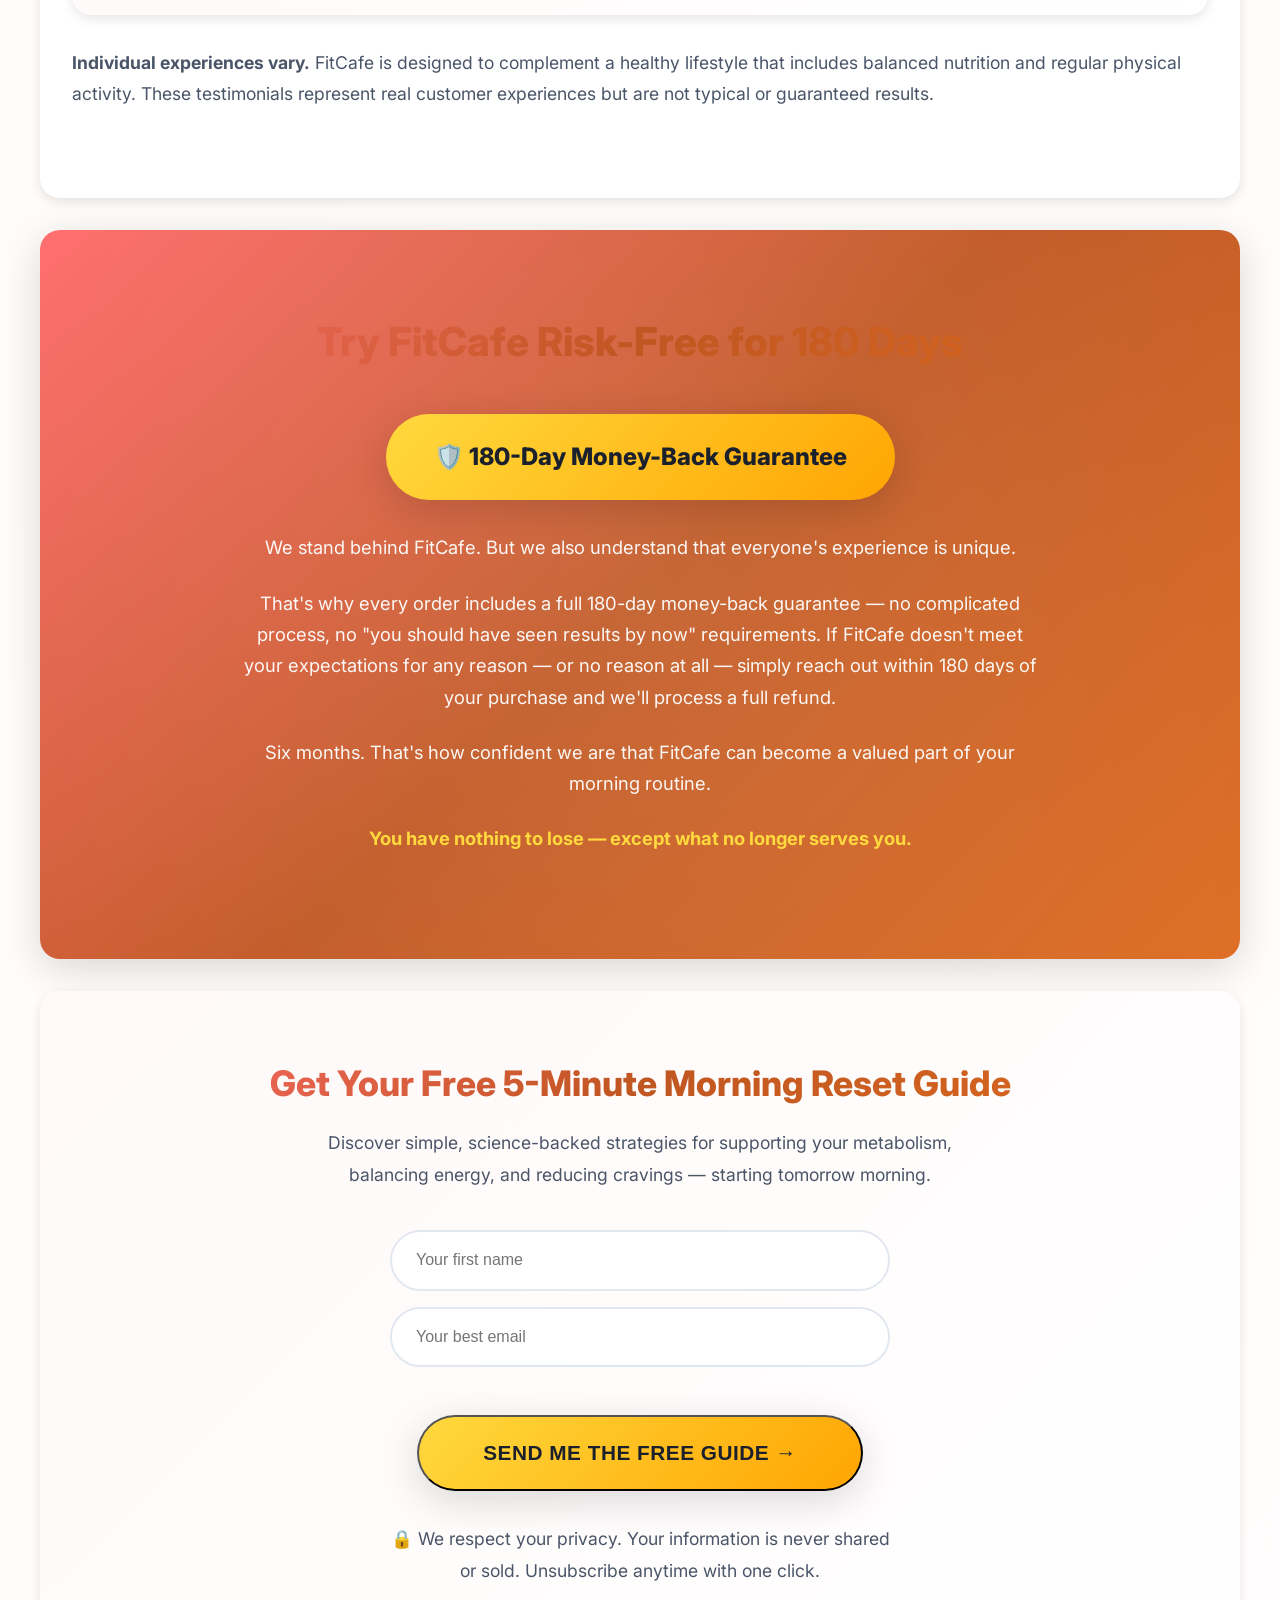
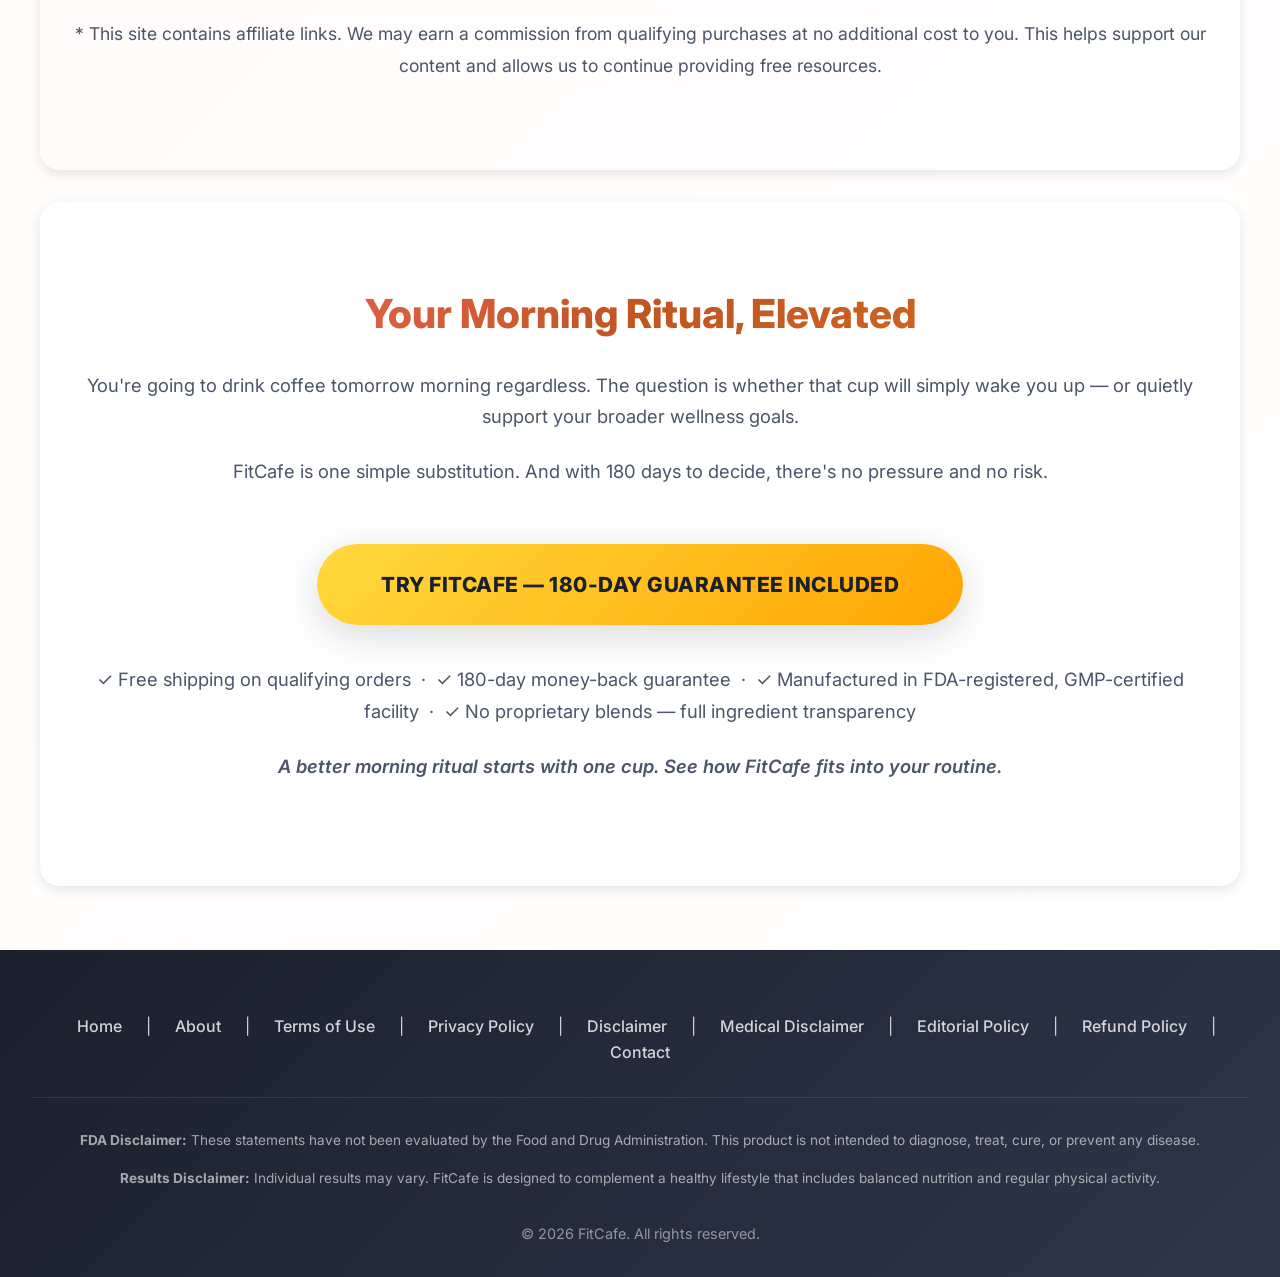
==== commit c70b9401: "Fix: Use hero-product-real.jpg (correct product image)" ====
--- a/index.html
+++ b/index.html
@@ -12,14 +12,14 @@
     <meta property="og:url" content="https://fitcafecoffee.com/">
     <meta property="og:title" content="FitCafe - Your Morning Ritual, Elevated">
     <meta property="og:description" content="What If Your Morning Coffee Could Support Your Wellness Goals? FitCafe supports your metabolism, curbs cravings, and keeps your energy steady all day.">
-    <meta property="og:image" content="https://fitcafecoffee.com/assets/hero-product.jpg">
+    <meta property="og:image" content="https://fitcafecoffee.com/assets/hero-product-real.jpg">
     
     <!-- Twitter -->
     <meta property="twitter:card" content="summary_large_image">
     <meta property="twitter:url" content="https://fitcafecoffee.com/">
     <meta property="twitter:title" content="FitCafe - Your Morning Ritual, Elevated">
     <meta property="twitter:description" content="What If Your Morning Coffee Could Support Your Wellness Goals? FitCafe supports your metabolism, curbs cravings, and keeps your energy steady all day.">
-    <meta property="twitter:image" content="https://fitcafecoffee.com/assets/hero-product.jpg">
+    <meta property="twitter:image" content="https://fitcafecoffee.com/assets/hero-product-real.jpg">
     
     <link rel="stylesheet" href="css/style-modern.css">
     <link href="https://fonts.googleapis.com/css2?family=Inter:wght@300;400;500;600;700&family=Merriweather:wght@300;400;700&display=swap" rel="stylesheet">
@@ -44,7 +44,7 @@
         <h1>What If Your Morning Coffee Could Support Your Wellness Goals?</h1>
         <div class="hero-image-container">
             <div class="product-showcase">
-                <img src="assets/hero-product.jpg" alt="FitCafe premium wellness coffee pouch" class="product-hero-image">
+                <img src="assets/hero-product-real.jpg" alt="FitCafe premium wellness coffee pouch" class="product-hero-image">
                 <div class="product-overlay">
                     <span class="product-badge">Premium Wellness Coffee</span>
                 </div>
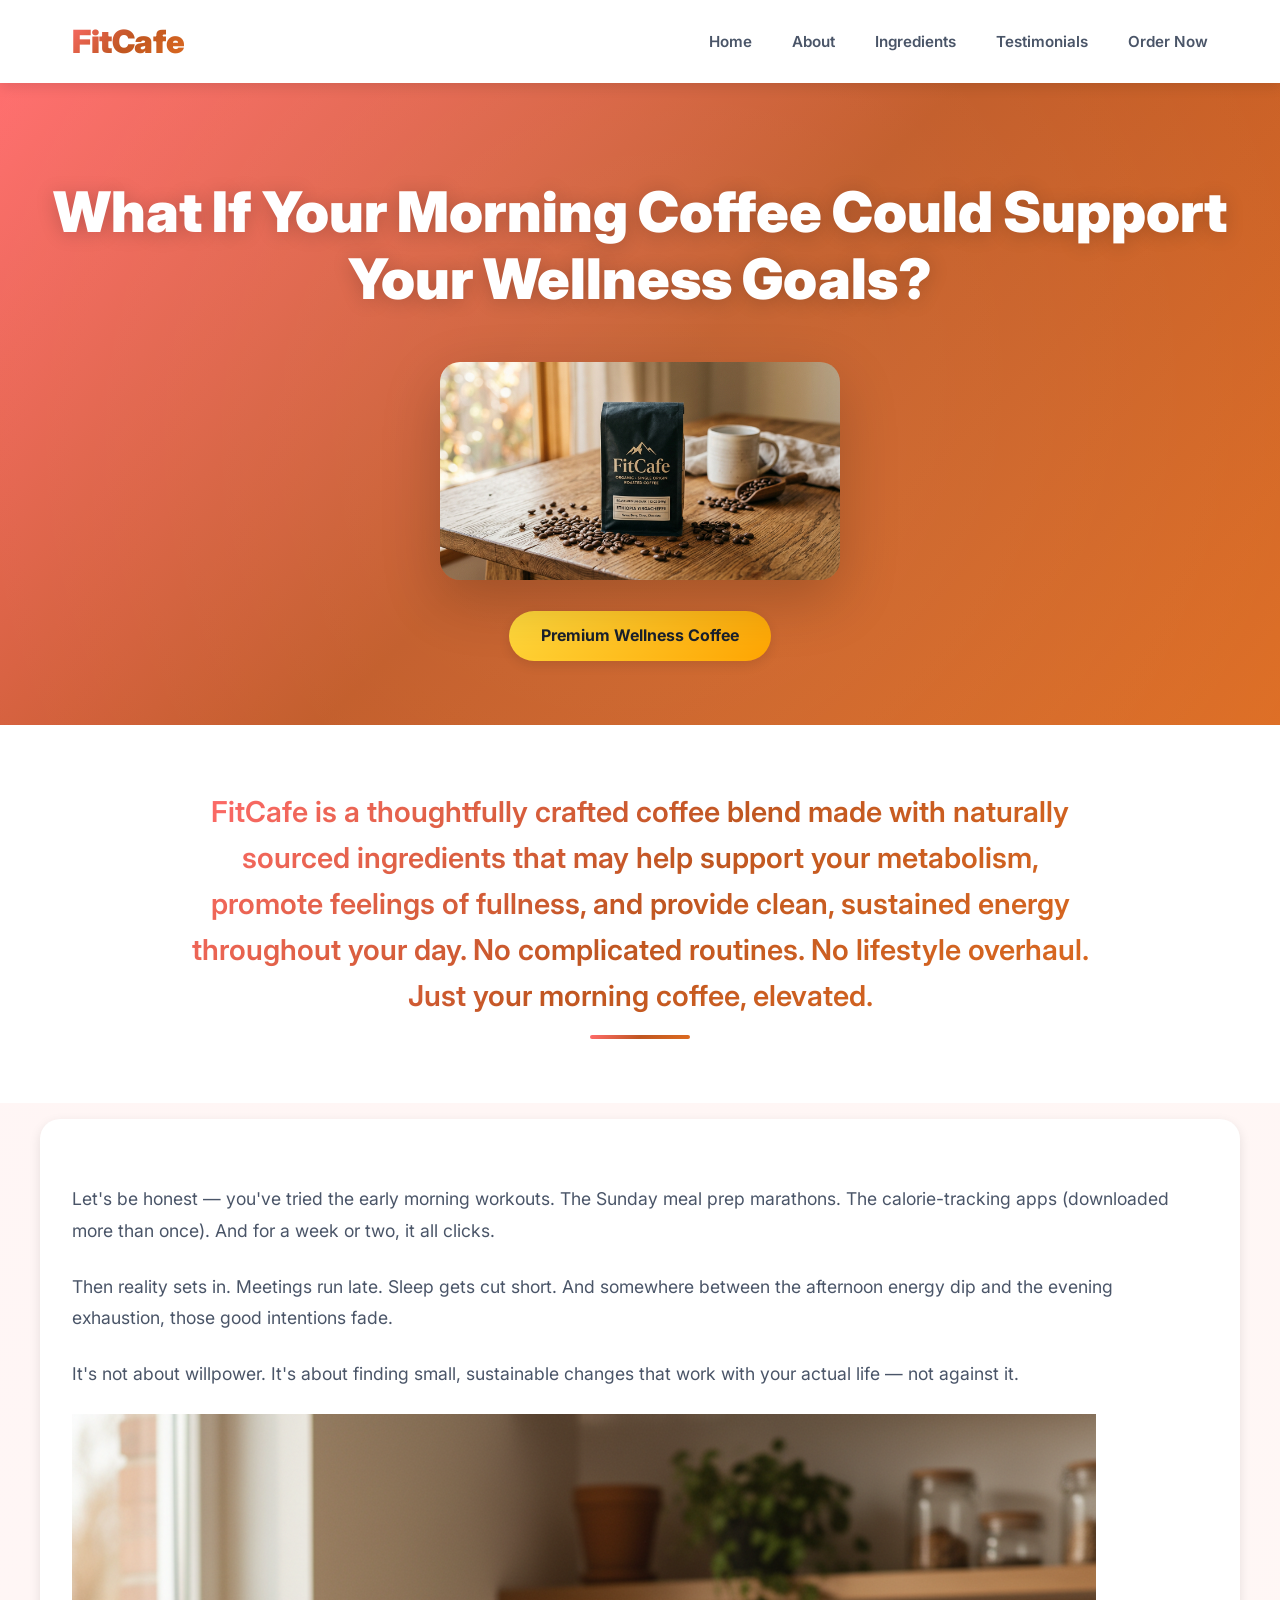
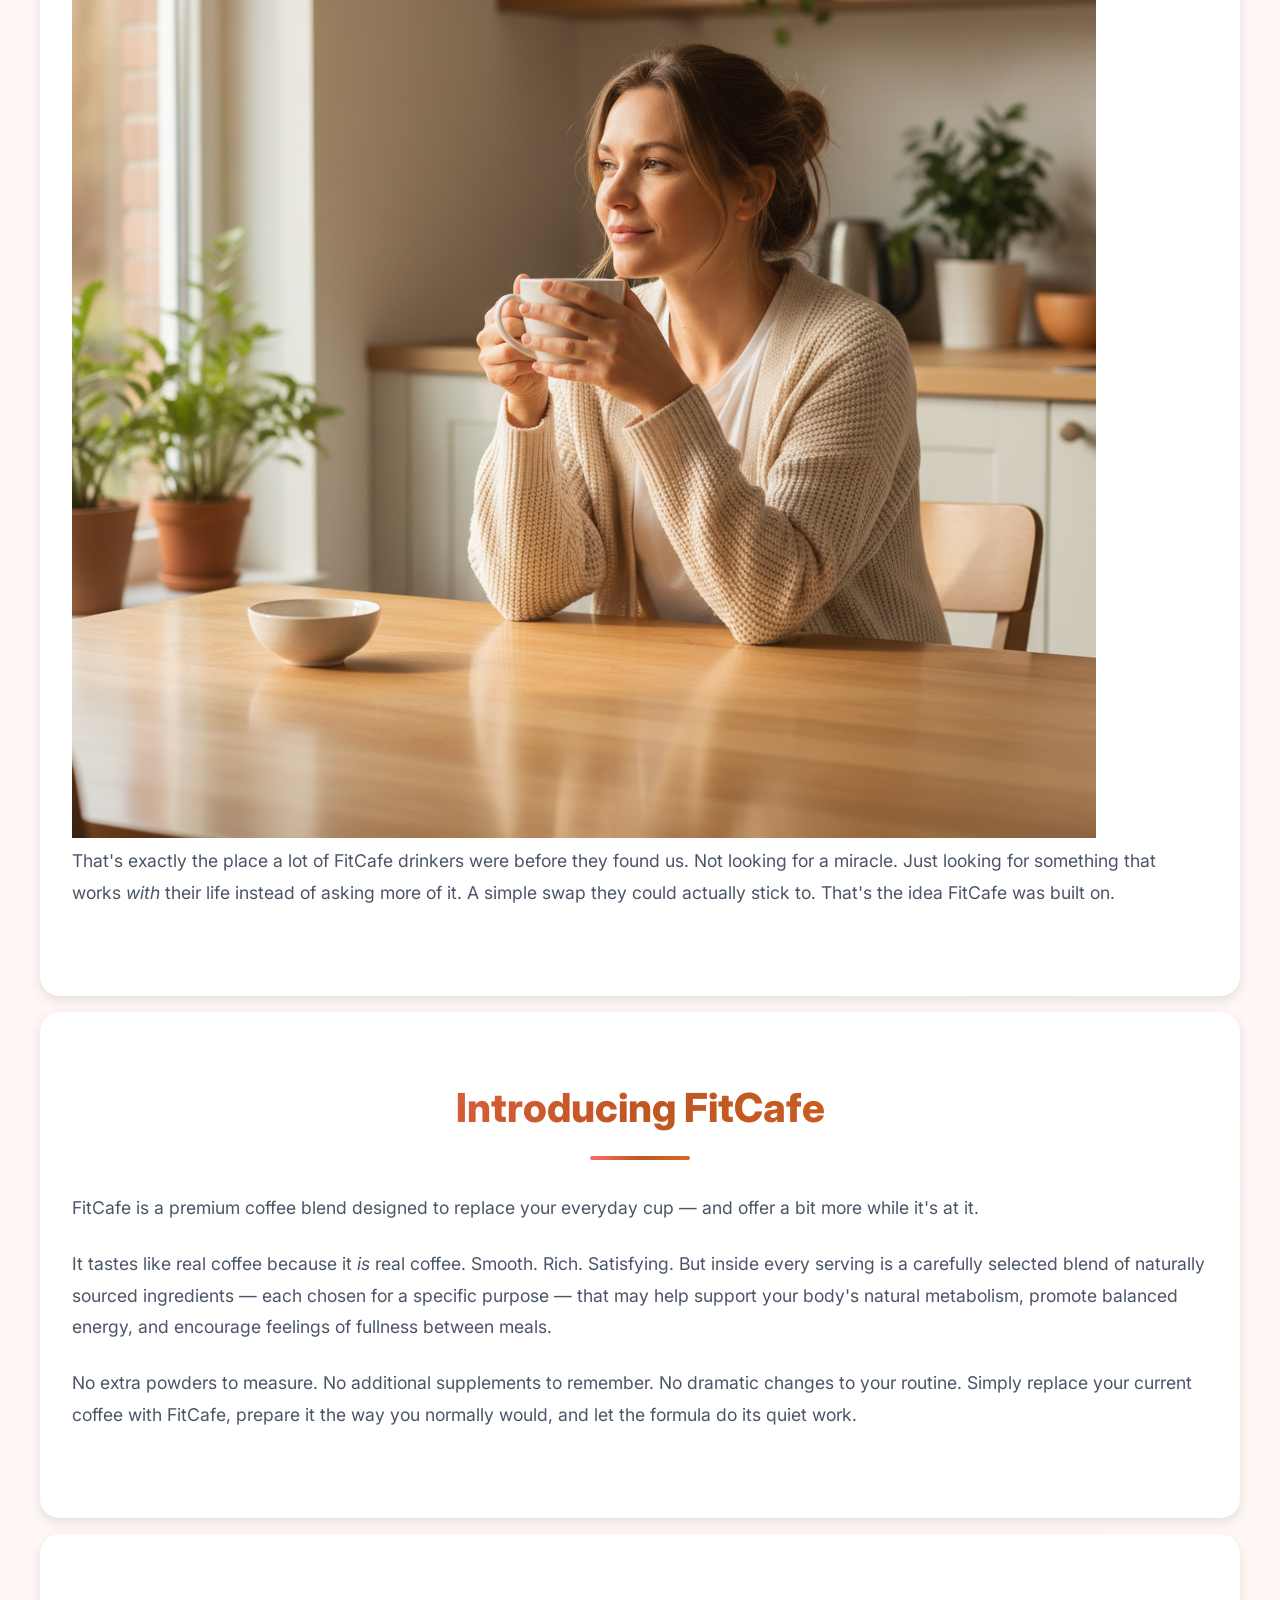
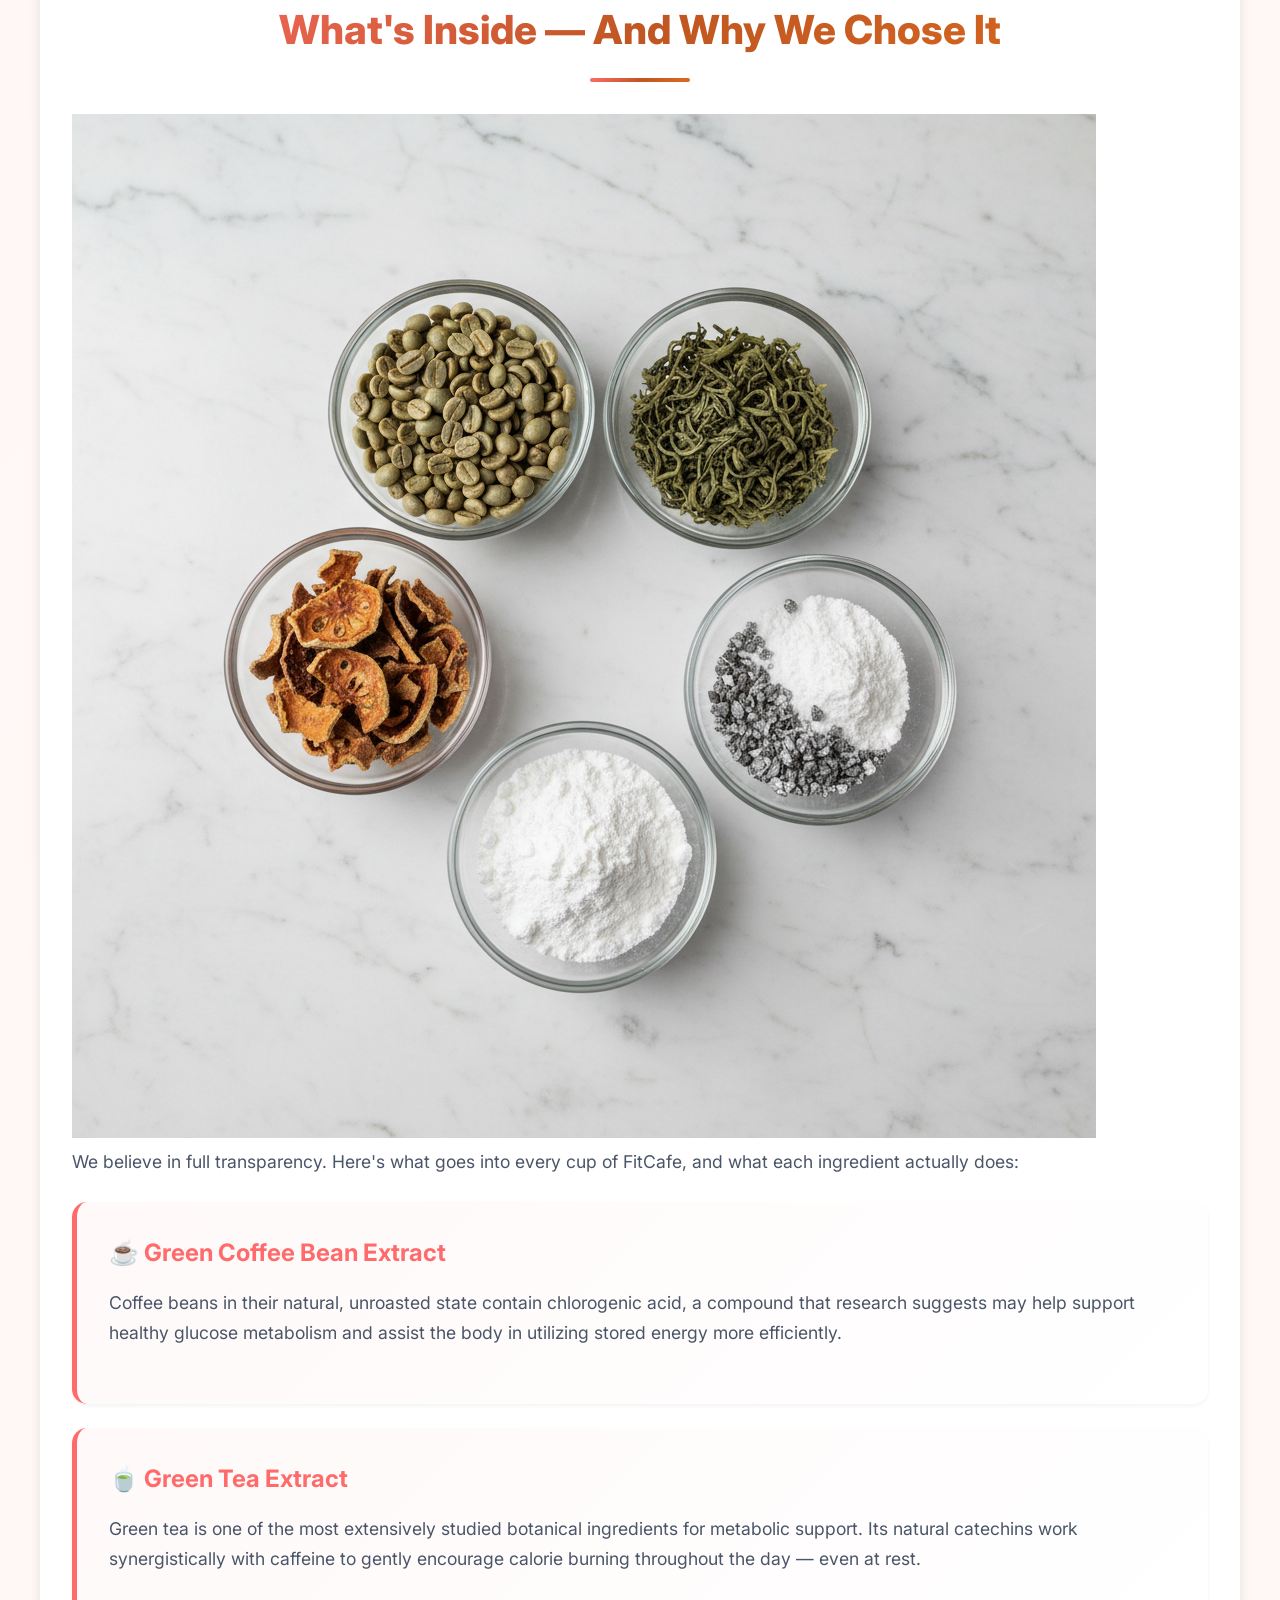
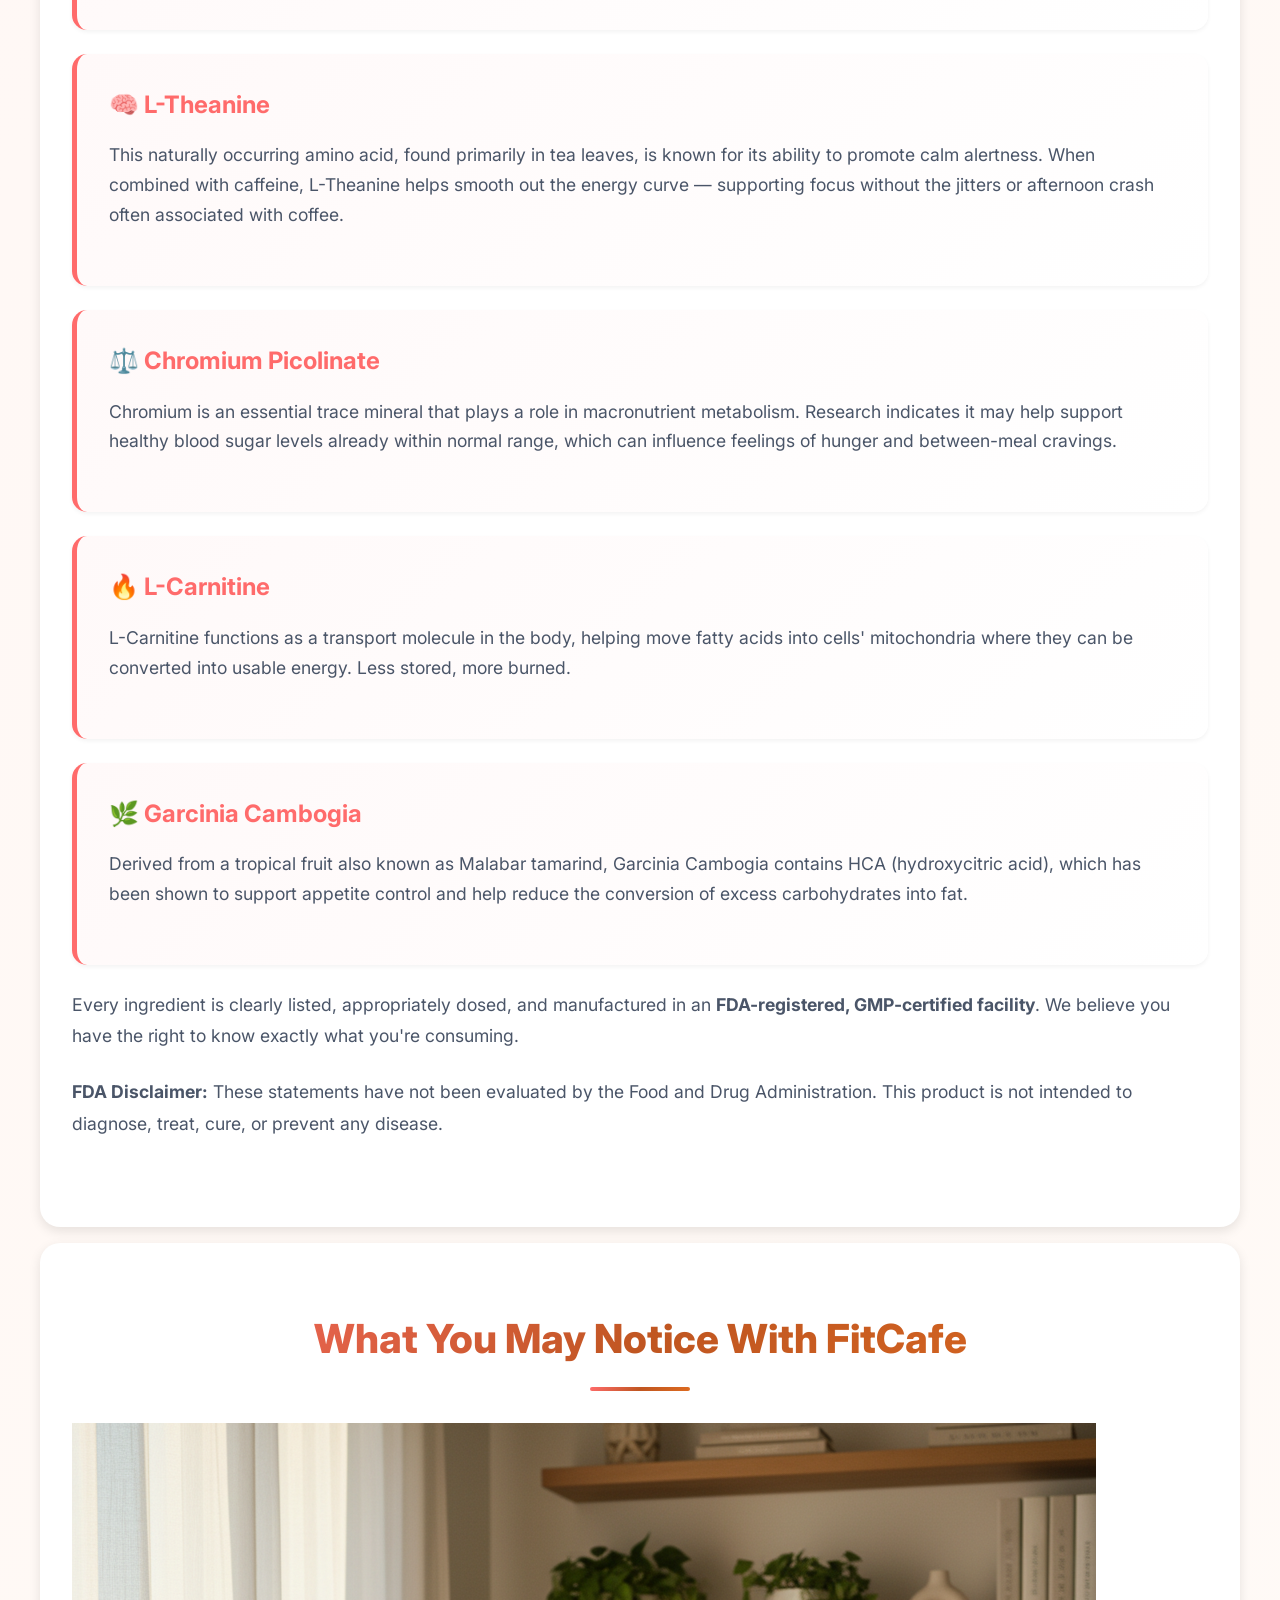
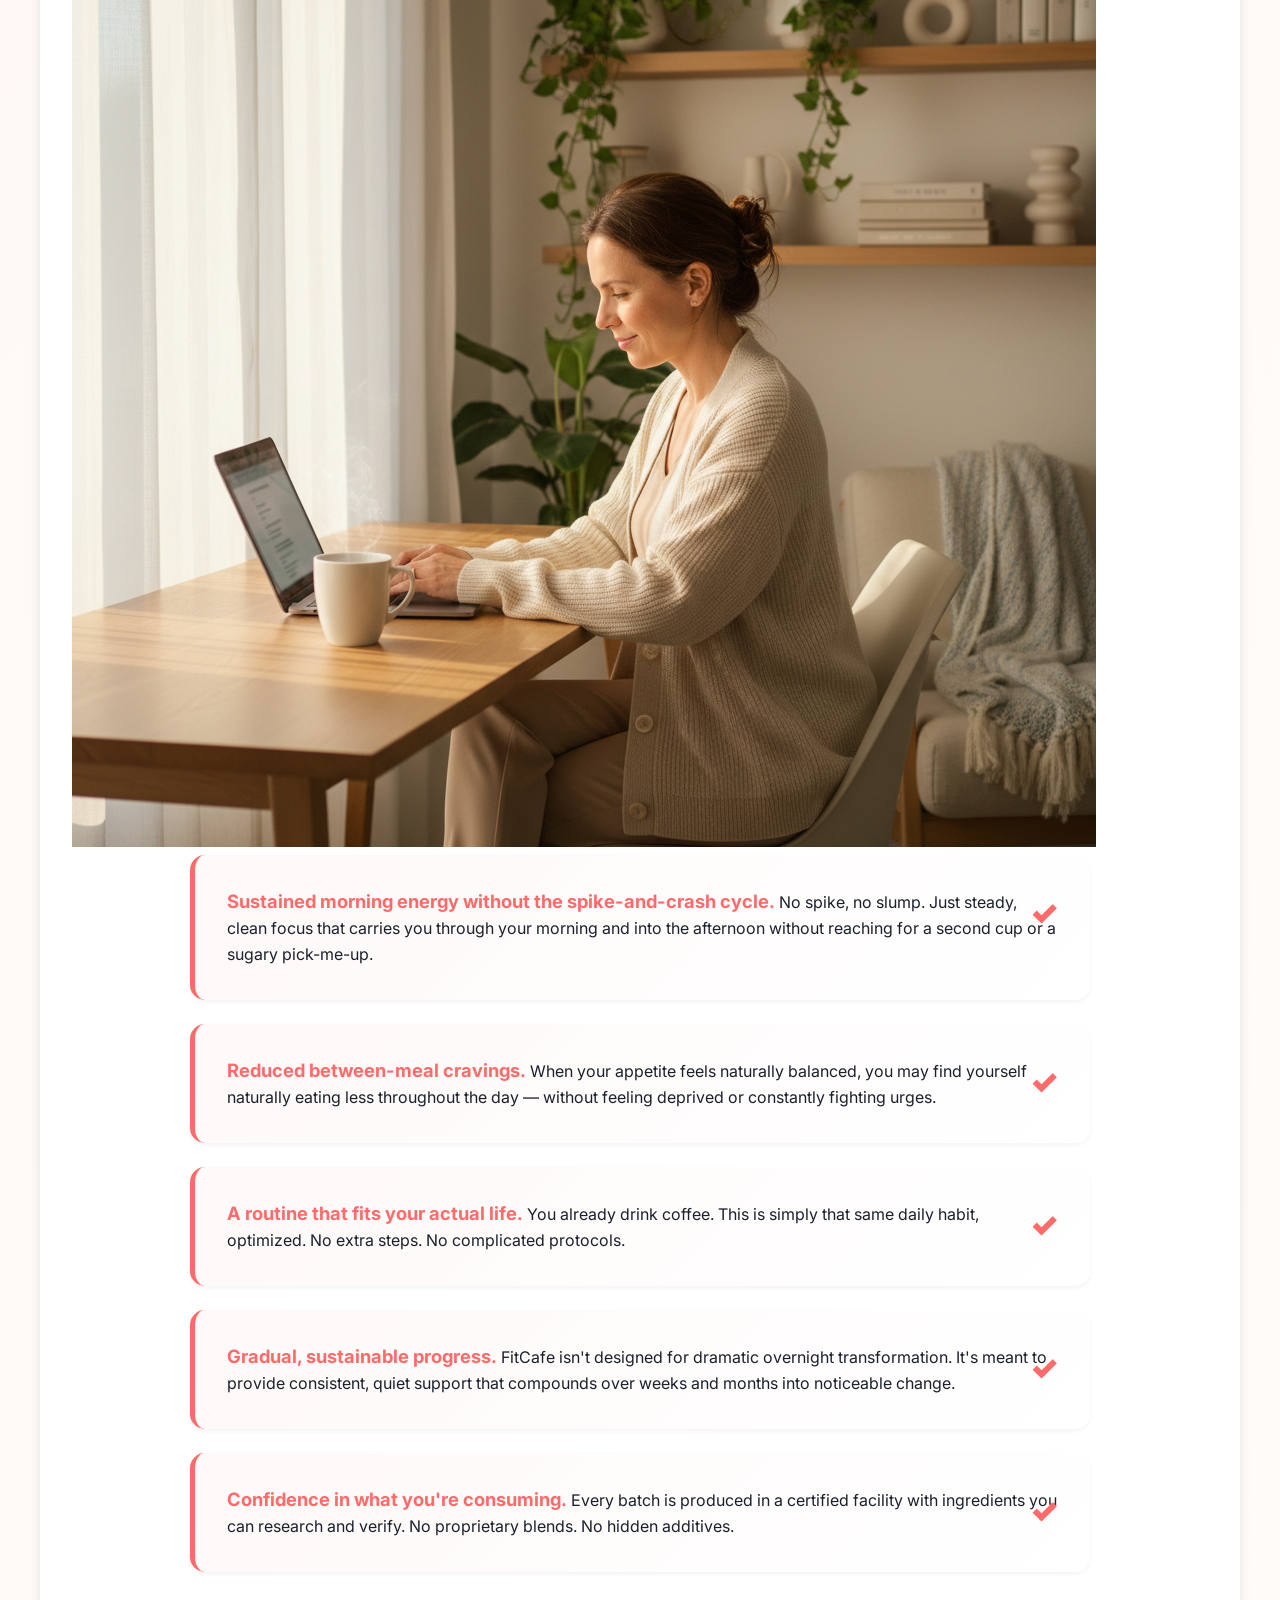
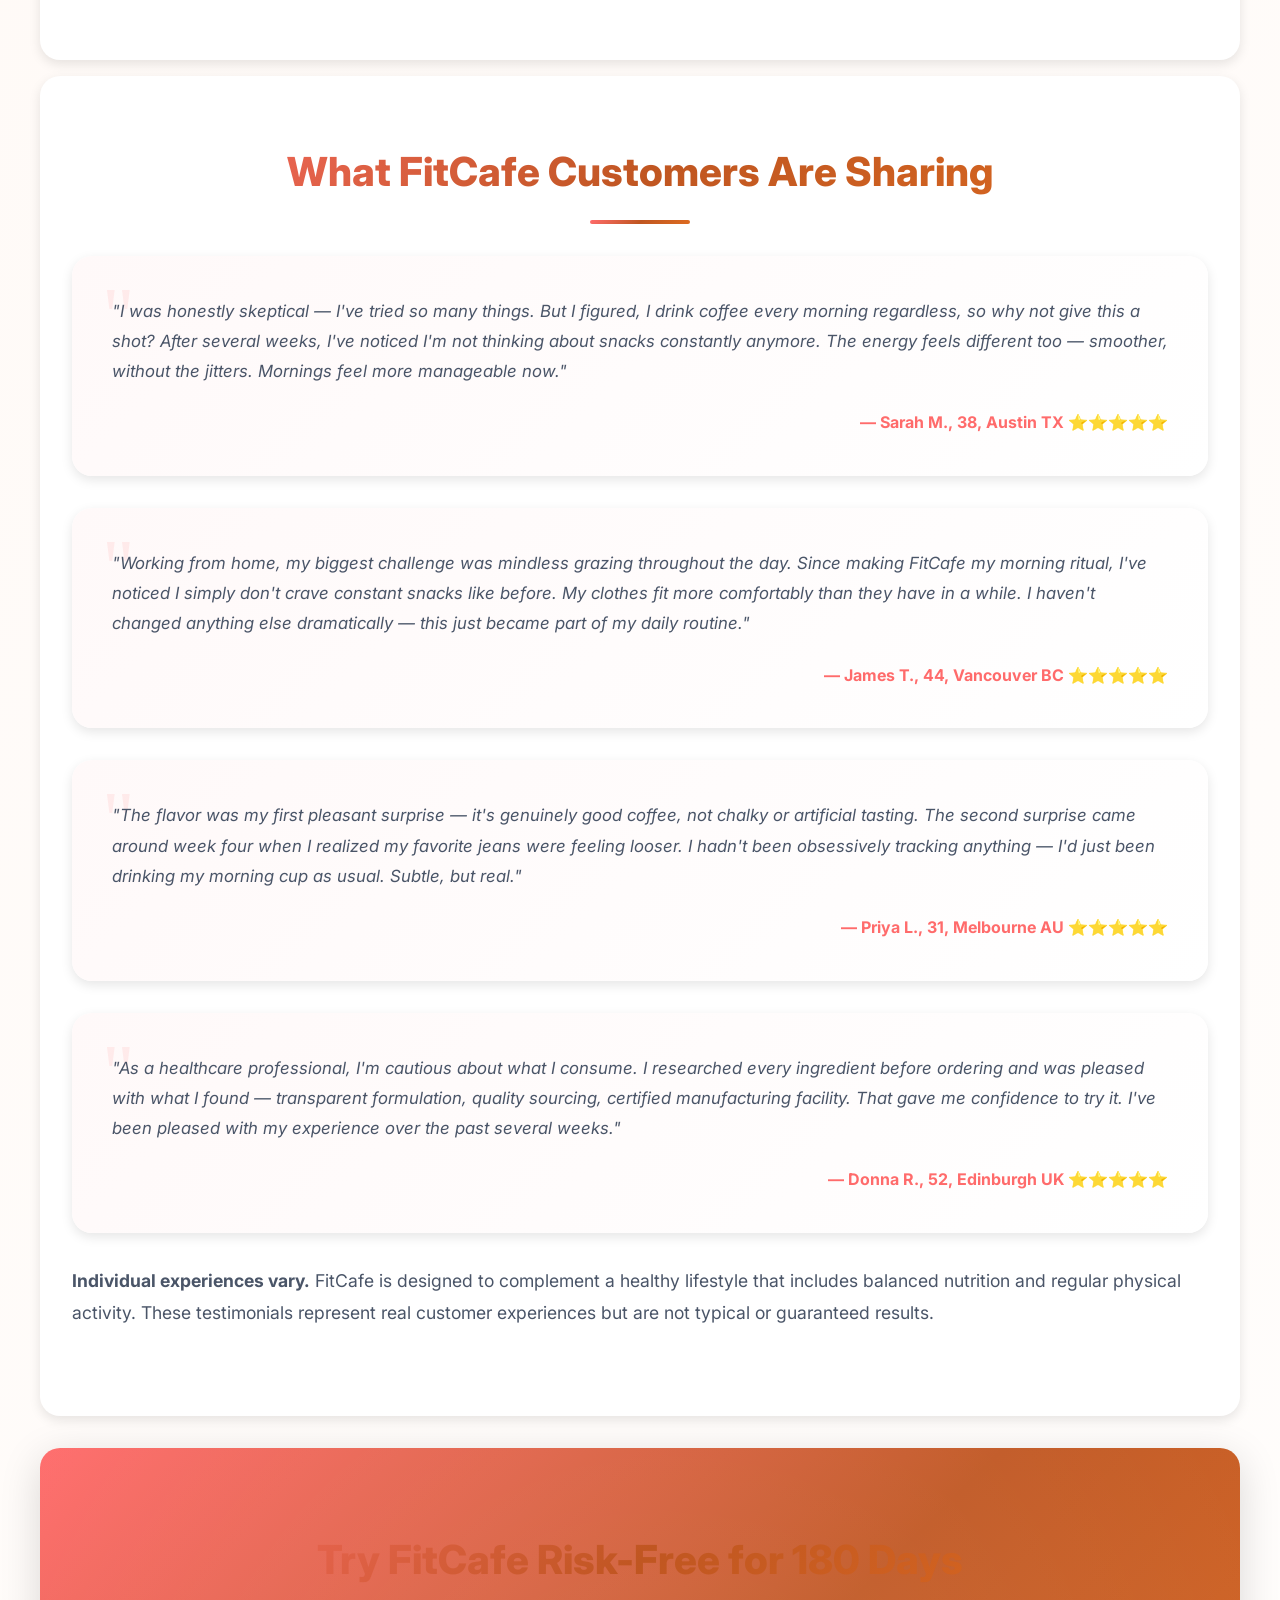
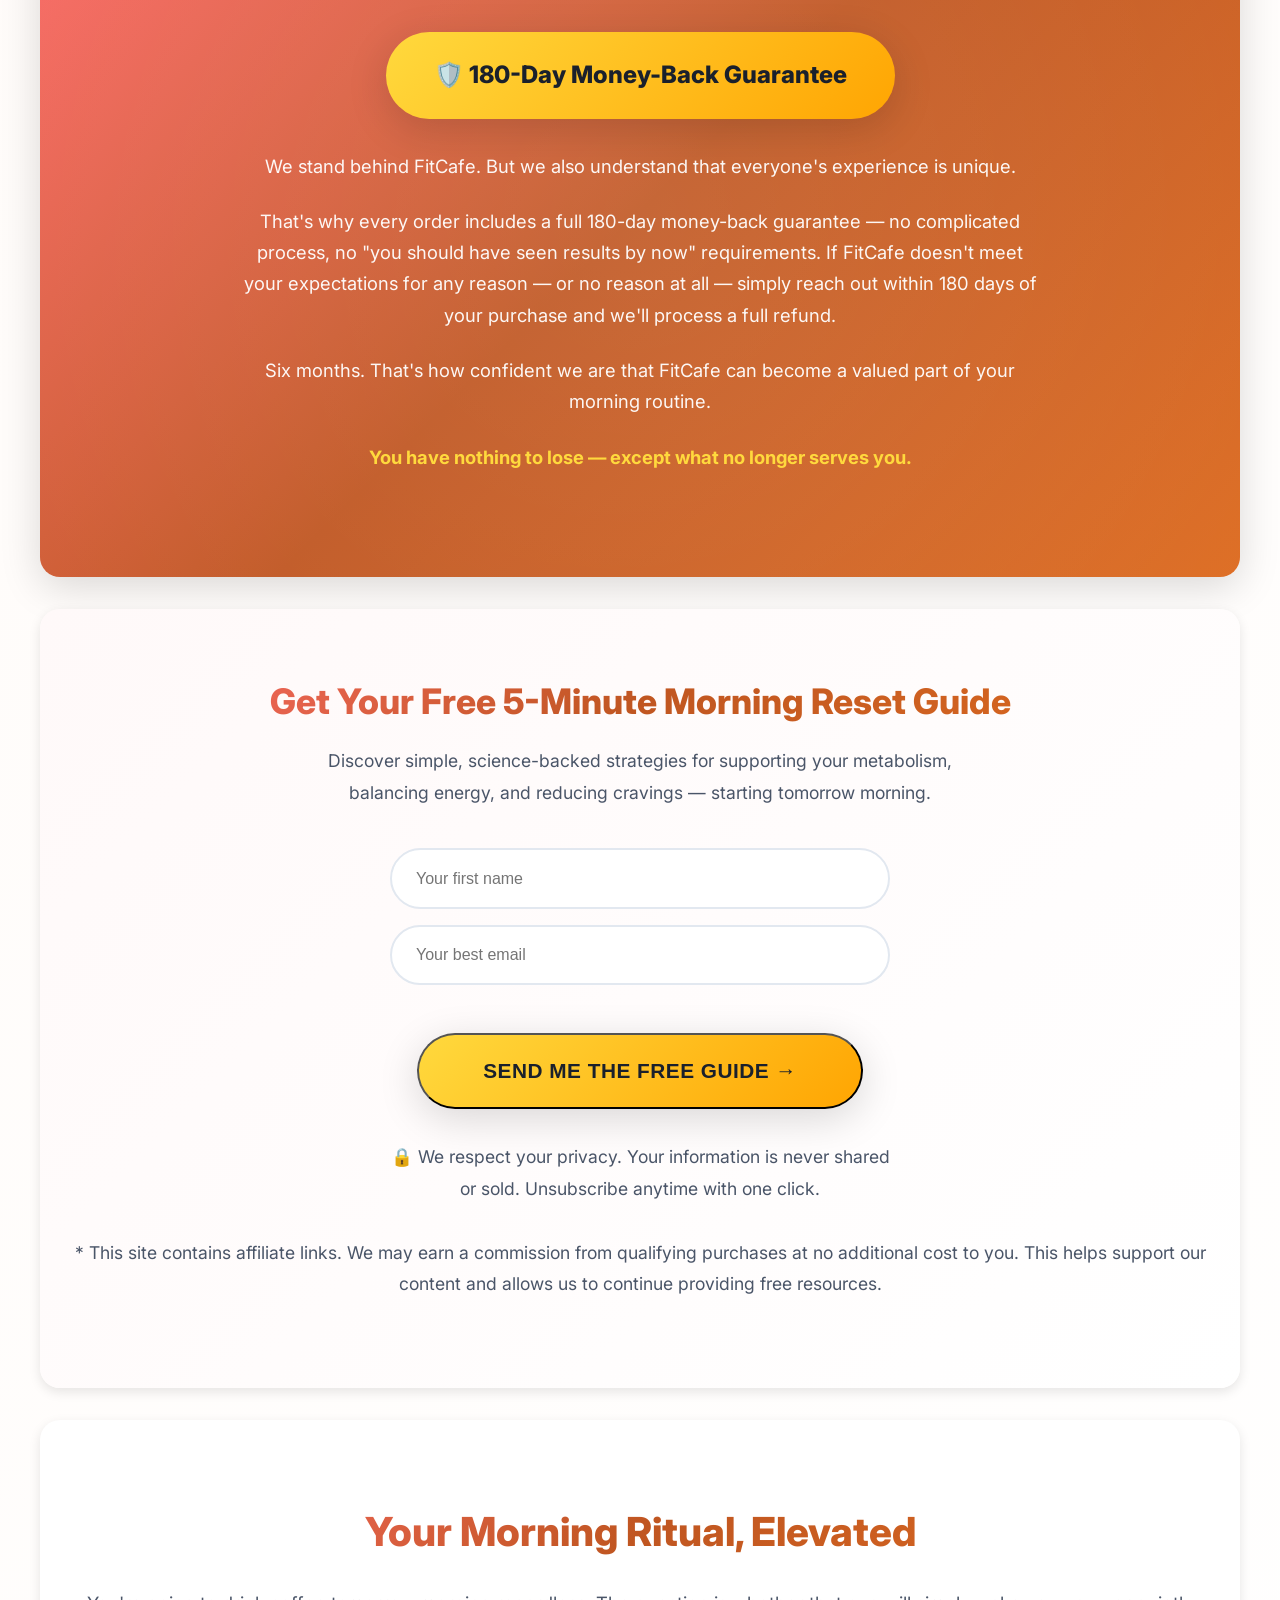
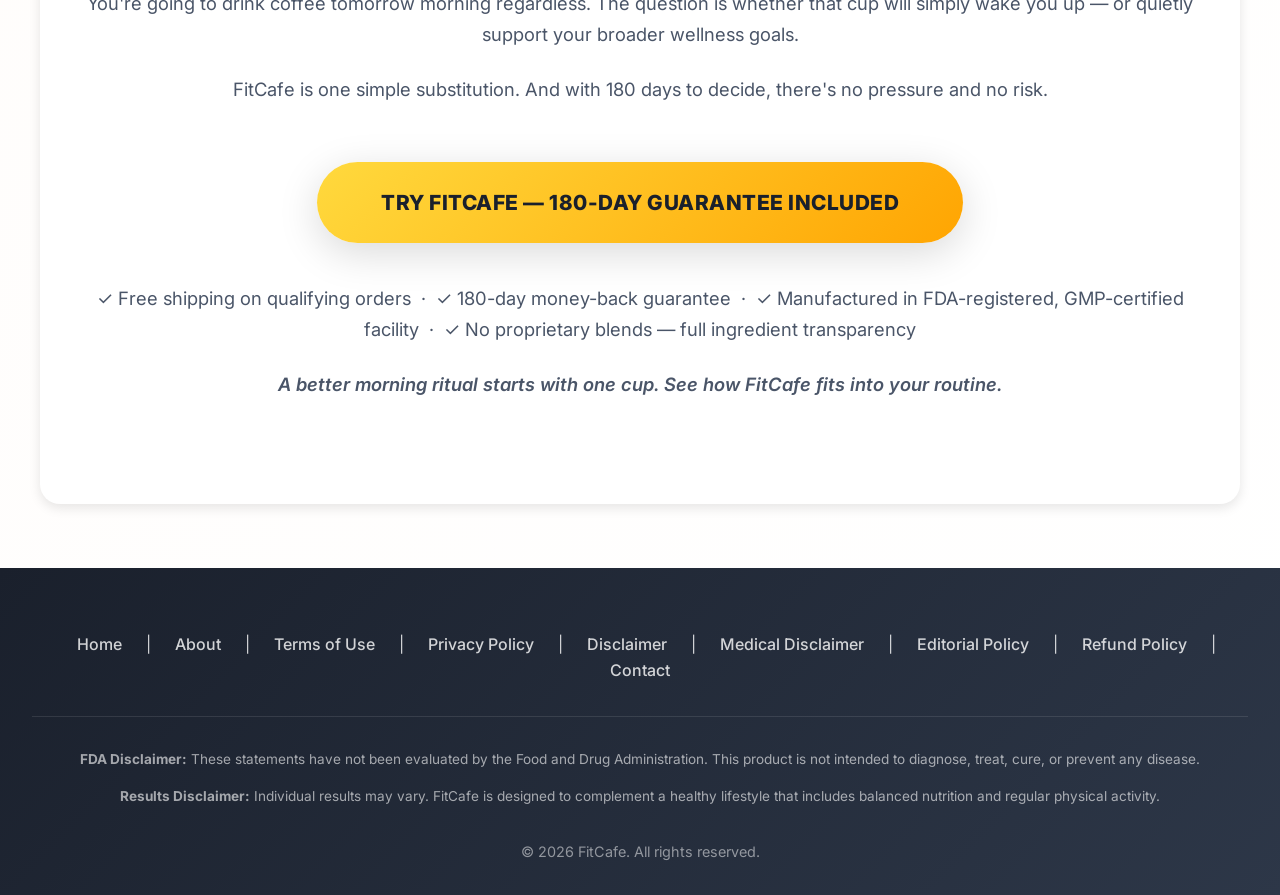
==== commit 4e6d58ab: "FIXED: Use original hero-product.jpg (confirmed correct image)" ====
--- a/index.html
+++ b/index.html
@@ -12,14 +12,14 @@
     <meta property="og:url" content="https://fitcafecoffee.com/">
     <meta property="og:title" content="FitCafe - Your Morning Ritual, Elevated">
     <meta property="og:description" content="What If Your Morning Coffee Could Support Your Wellness Goals? FitCafe supports your metabolism, curbs cravings, and keeps your energy steady all day.">
-    <meta property="og:image" content="https://fitcafecoffee.com/assets/hero-product-real.jpg">
+    <meta property="og:image" content="https://fitcafecoffee.com/assets/hero-product.jpg">
     
     <!-- Twitter -->
     <meta property="twitter:card" content="summary_large_image">
     <meta property="twitter:url" content="https://fitcafecoffee.com/">
     <meta property="twitter:title" content="FitCafe - Your Morning Ritual, Elevated">
     <meta property="twitter:description" content="What If Your Morning Coffee Could Support Your Wellness Goals? FitCafe supports your metabolism, curbs cravings, and keeps your energy steady all day.">
-    <meta property="twitter:image" content="https://fitcafecoffee.com/assets/hero-product-real.jpg">
+    <meta property="twitter:image" content="https://fitcafecoffee.com/assets/hero-product.jpg">
     
     <link rel="stylesheet" href="css/style-modern.css">
     <link href="https://fonts.googleapis.com/css2?family=Inter:wght@300;400;500;600;700&family=Merriweather:wght@300;400;700&display=swap" rel="stylesheet">
@@ -44,7 +44,7 @@
         <h1>What If Your Morning Coffee Could Support Your Wellness Goals?</h1>
         <div class="hero-image-container">
             <div class="product-showcase">
-                <img src="assets/hero-product-real.jpg" alt="FitCafe premium wellness coffee pouch" class="product-hero-image">
+                <img src="assets/hero-product.jpg" alt="FitCafe premium wellness coffee pouch" class="product-hero-image">
                 <div class="product-overlay">
                     <span class="product-badge">Premium Wellness Coffee</span>
                 </div>
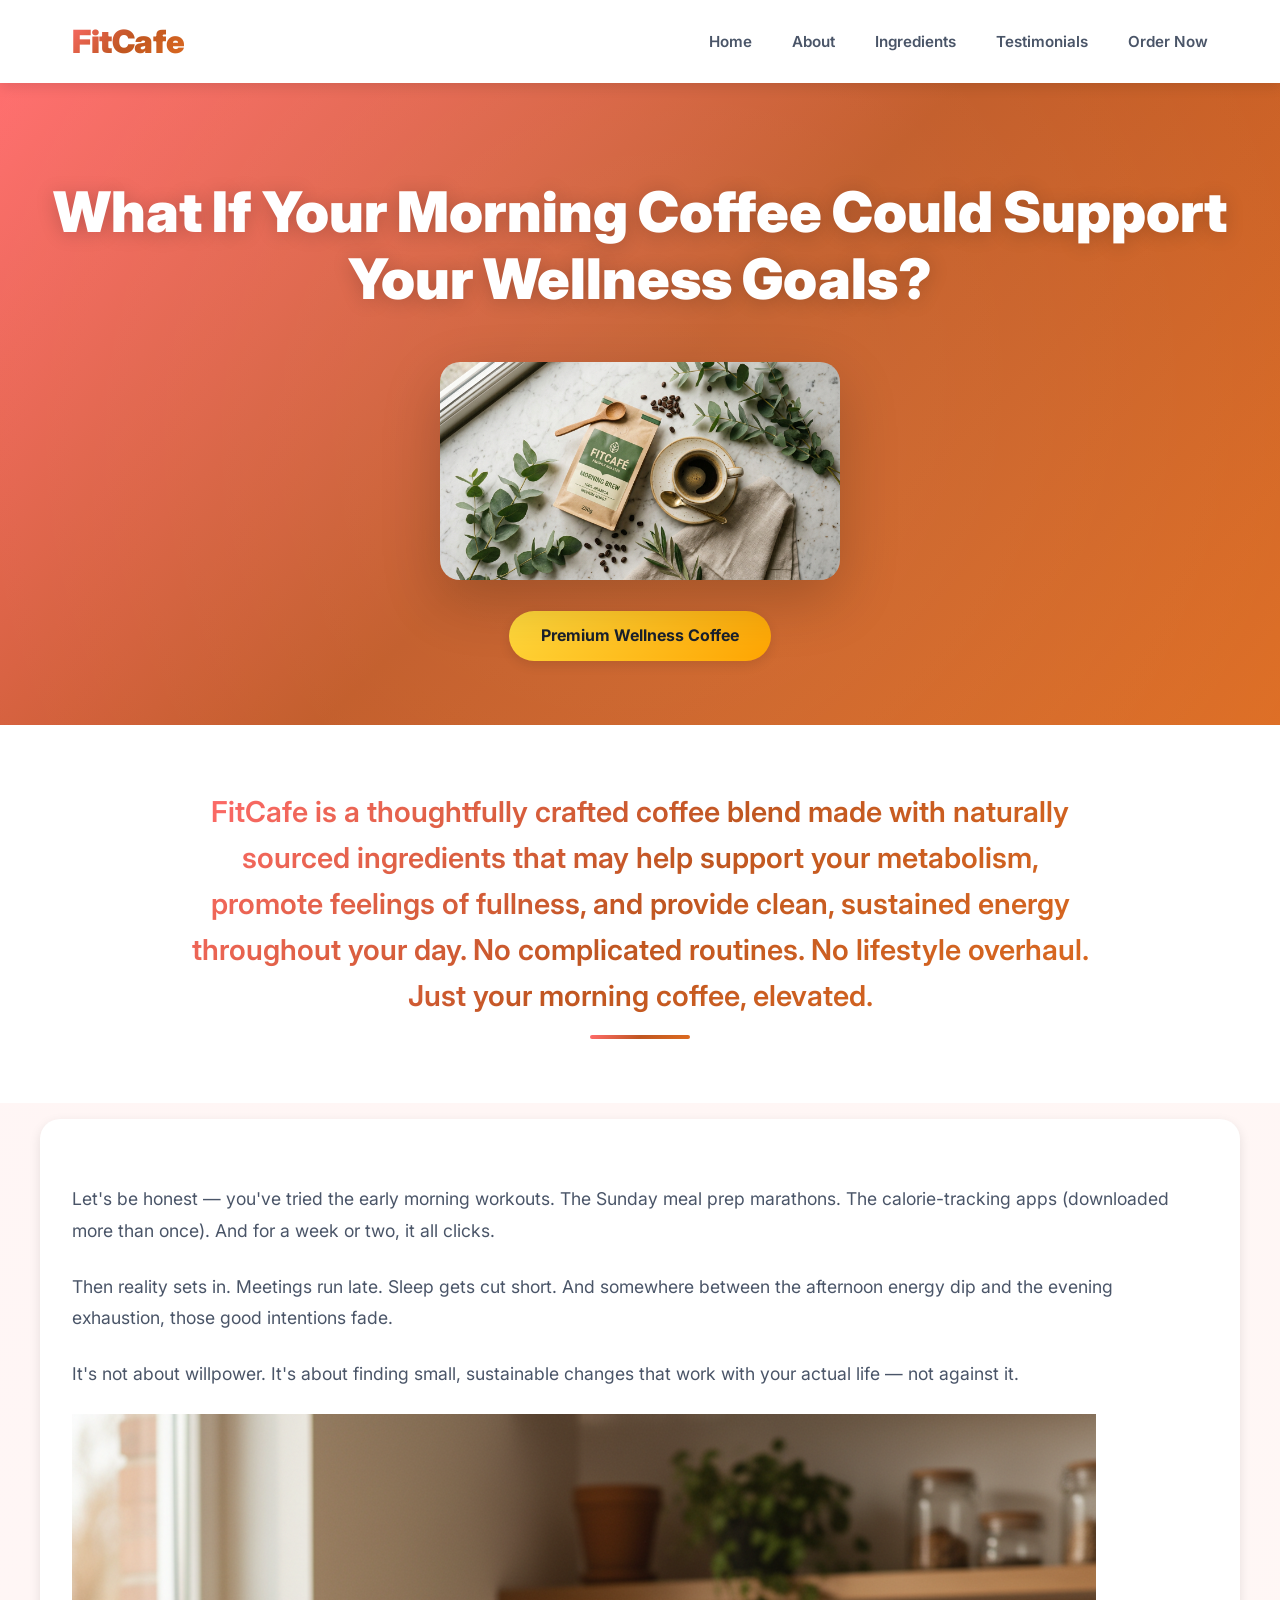
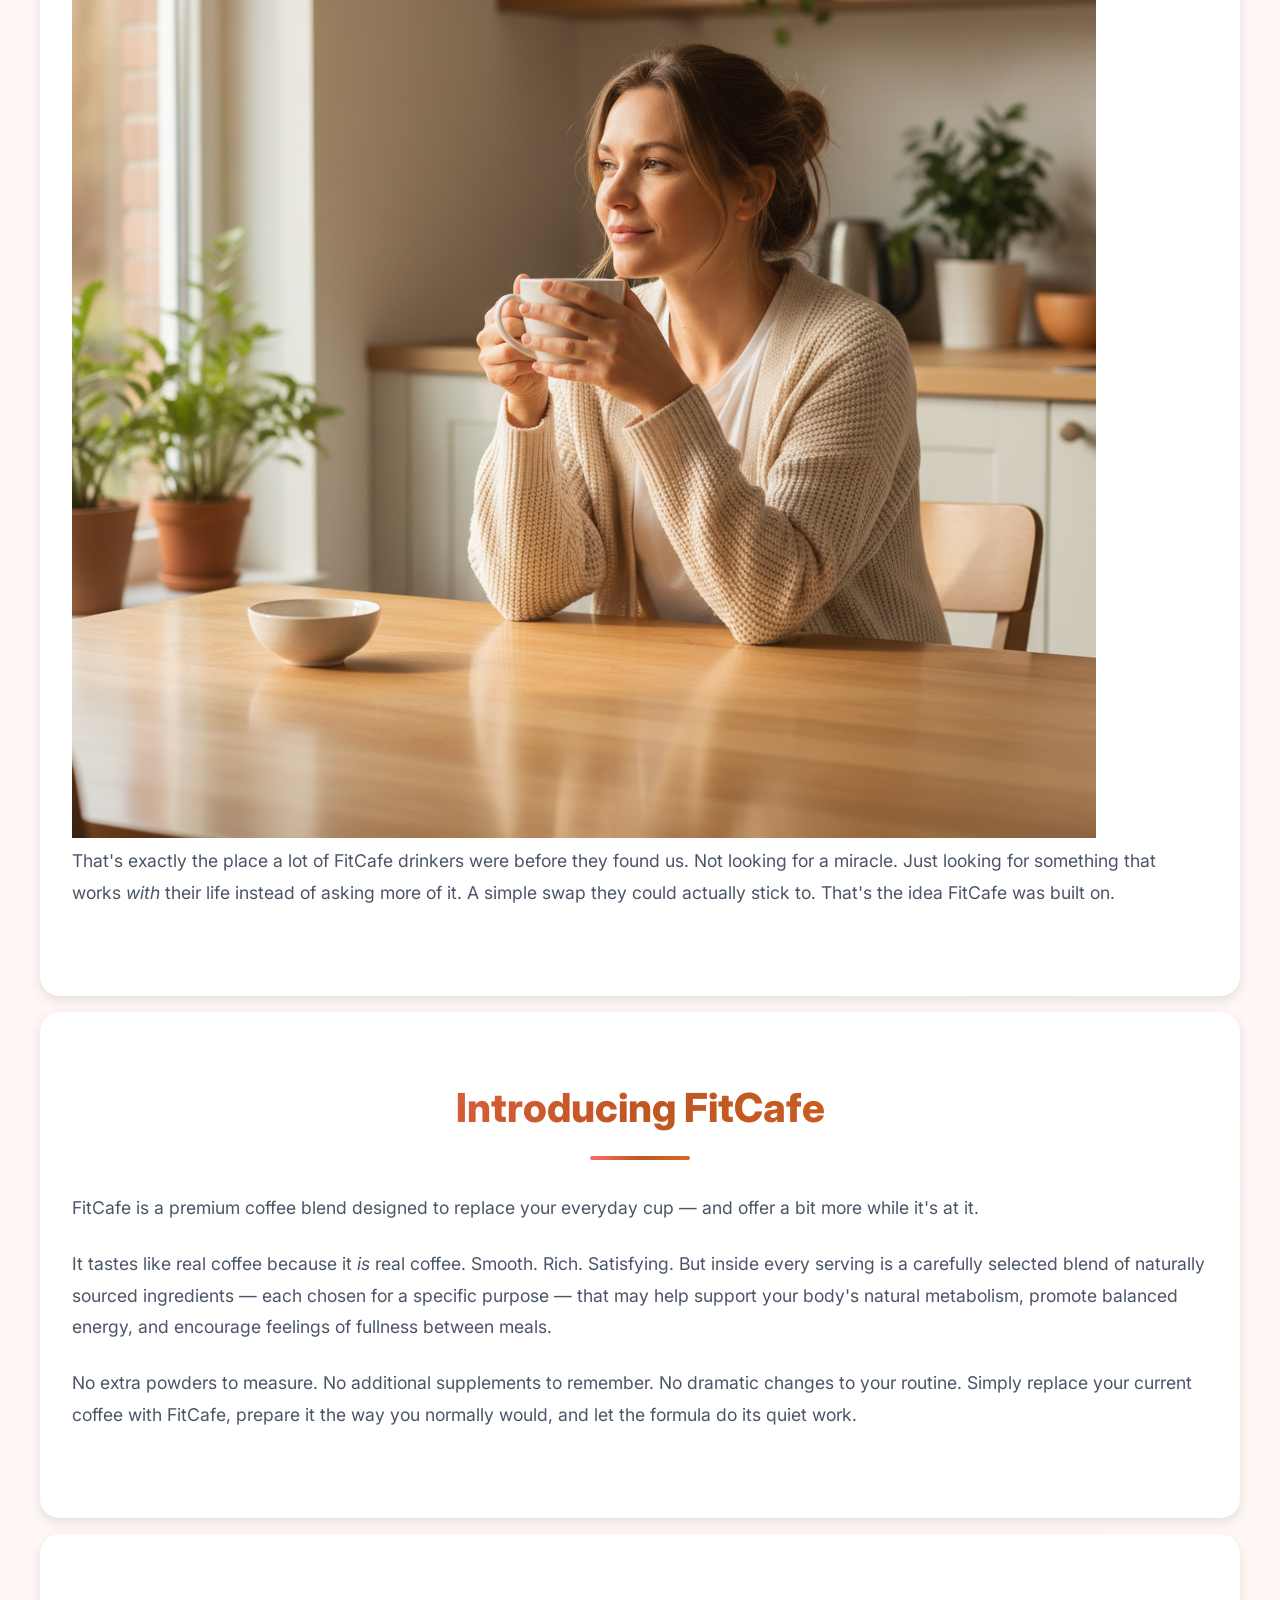
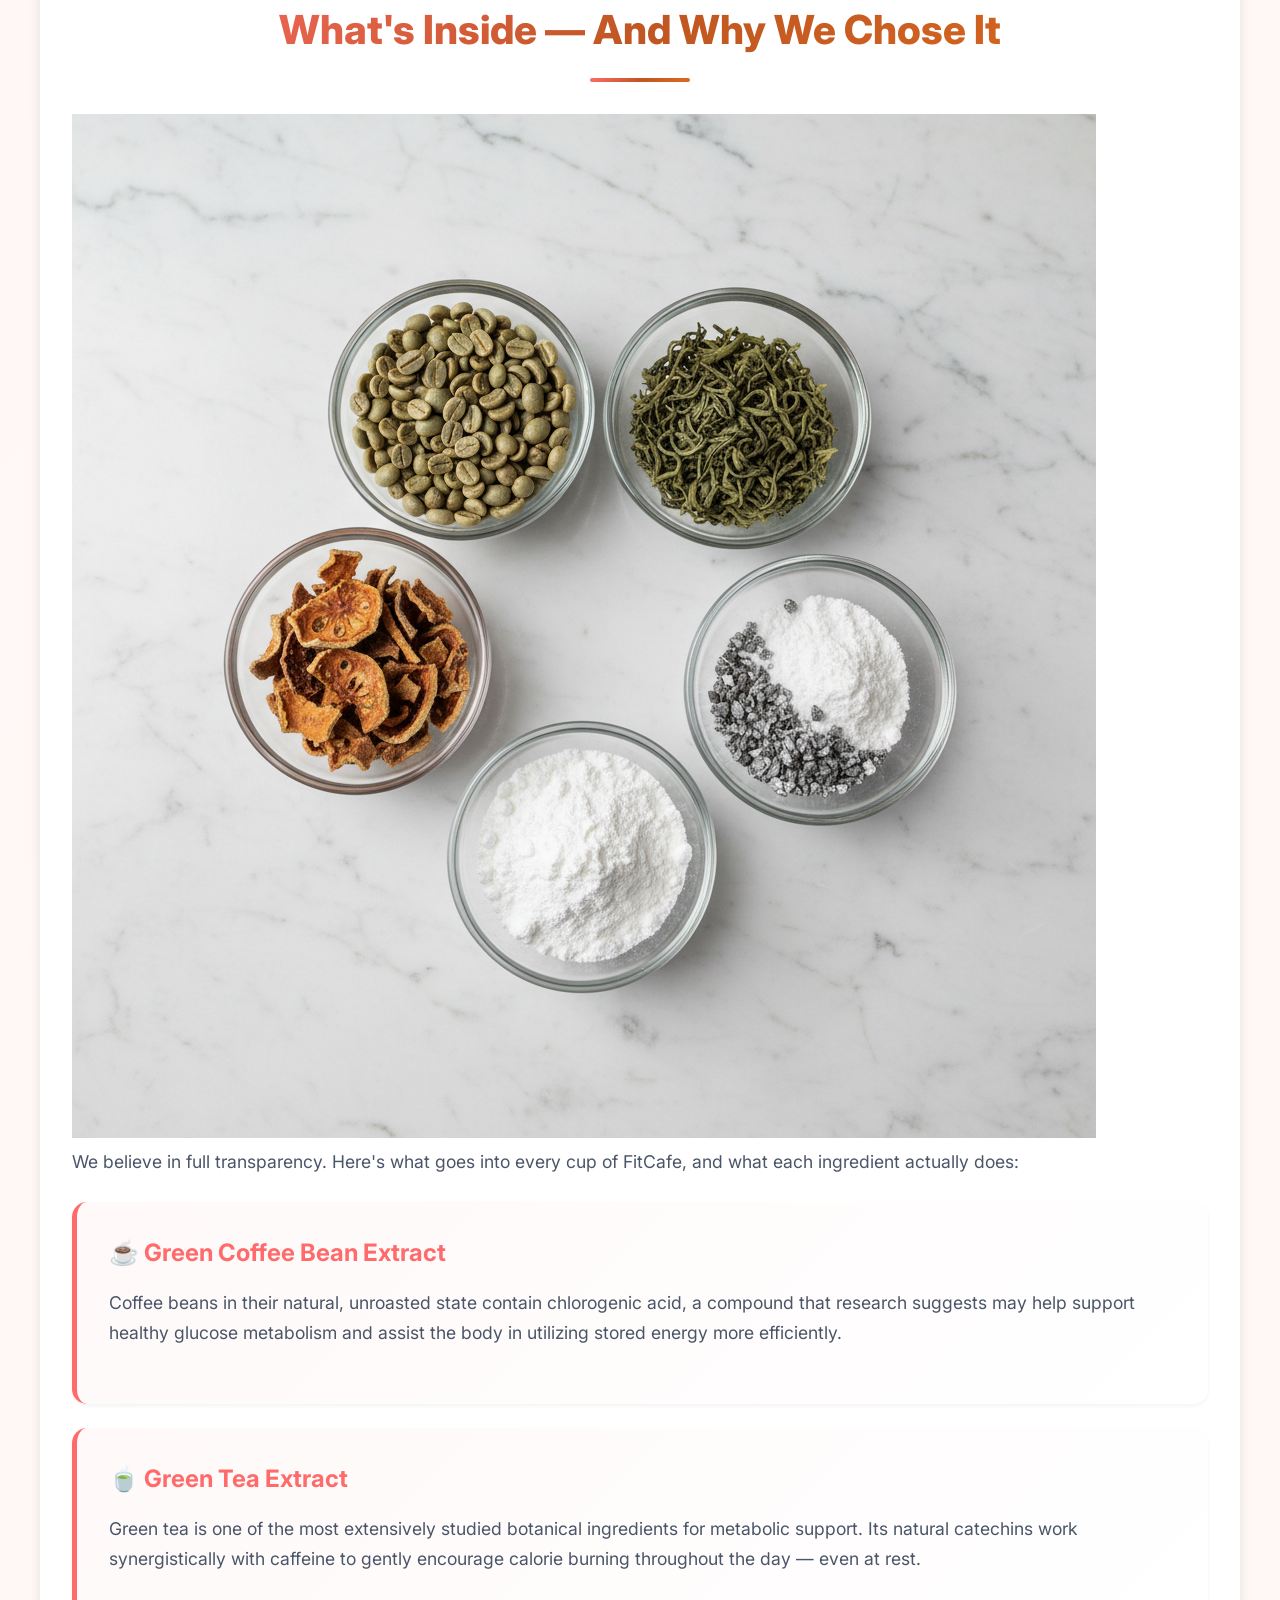
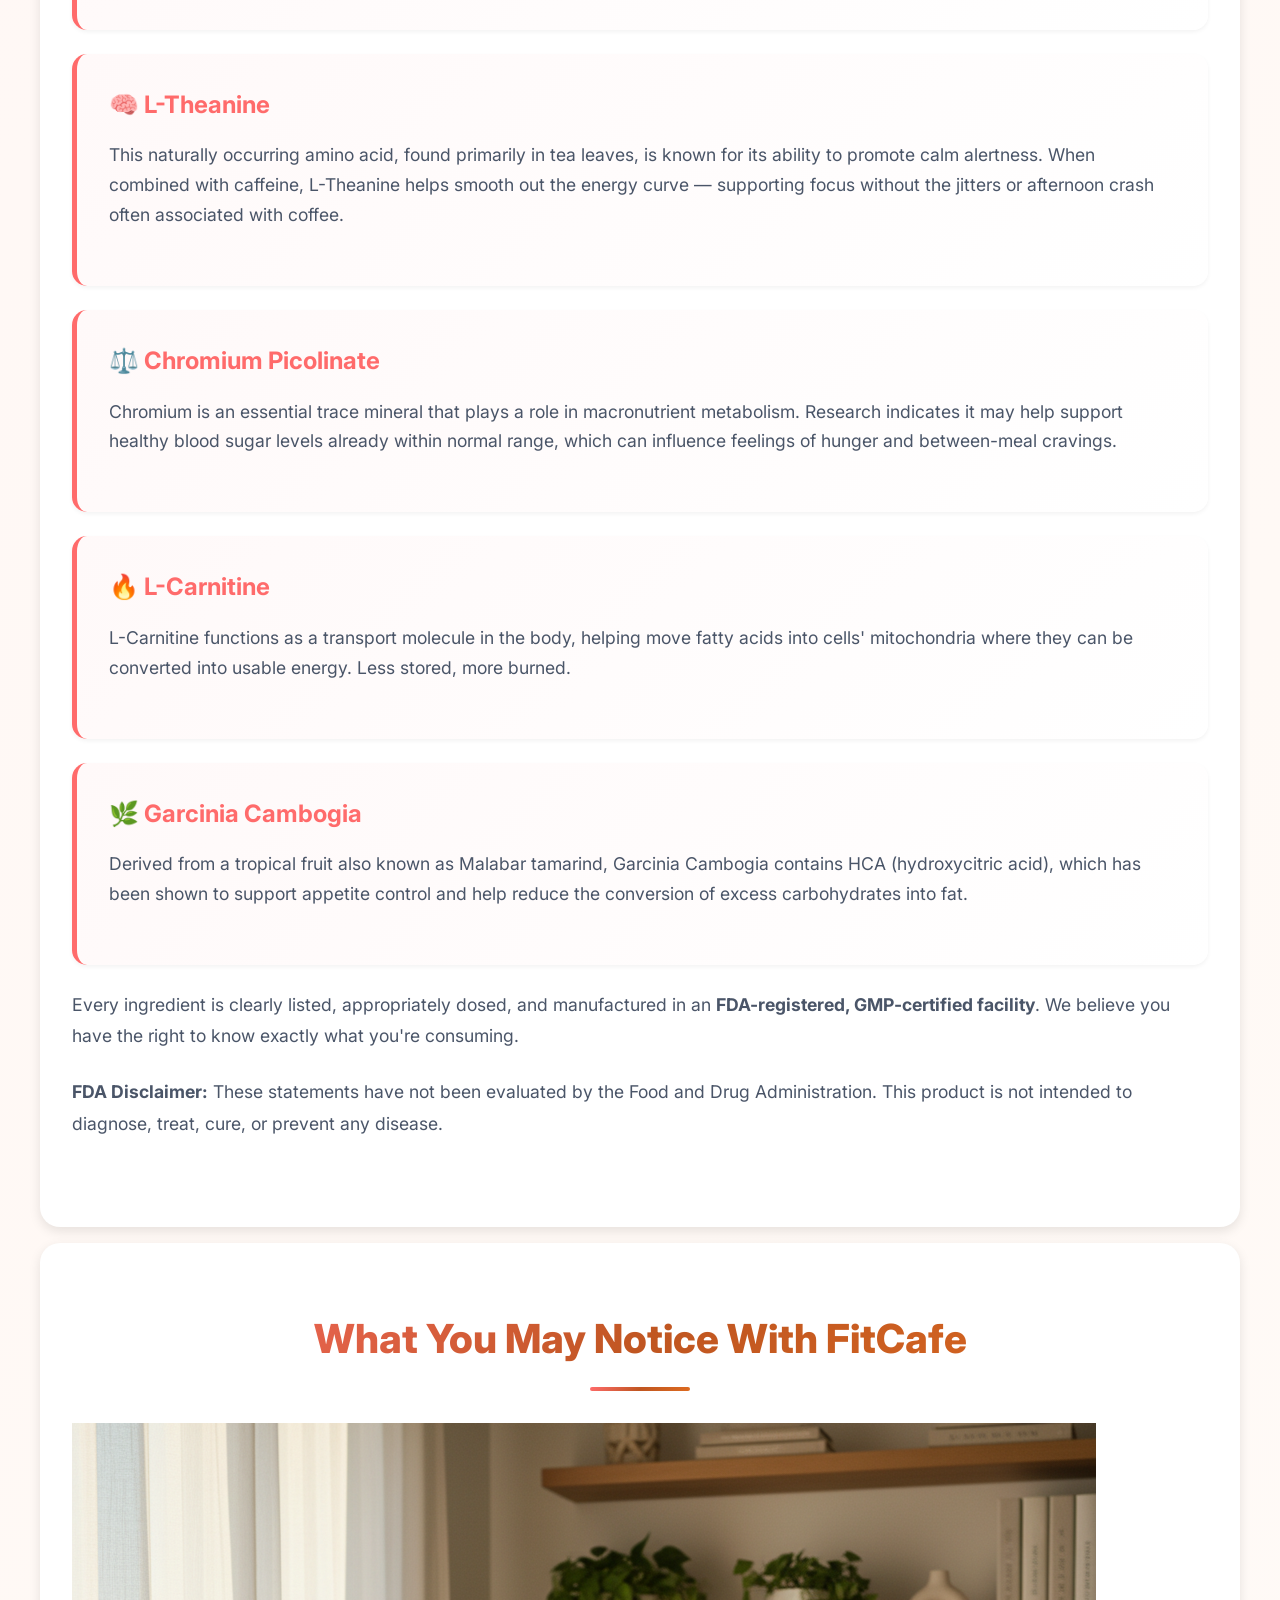
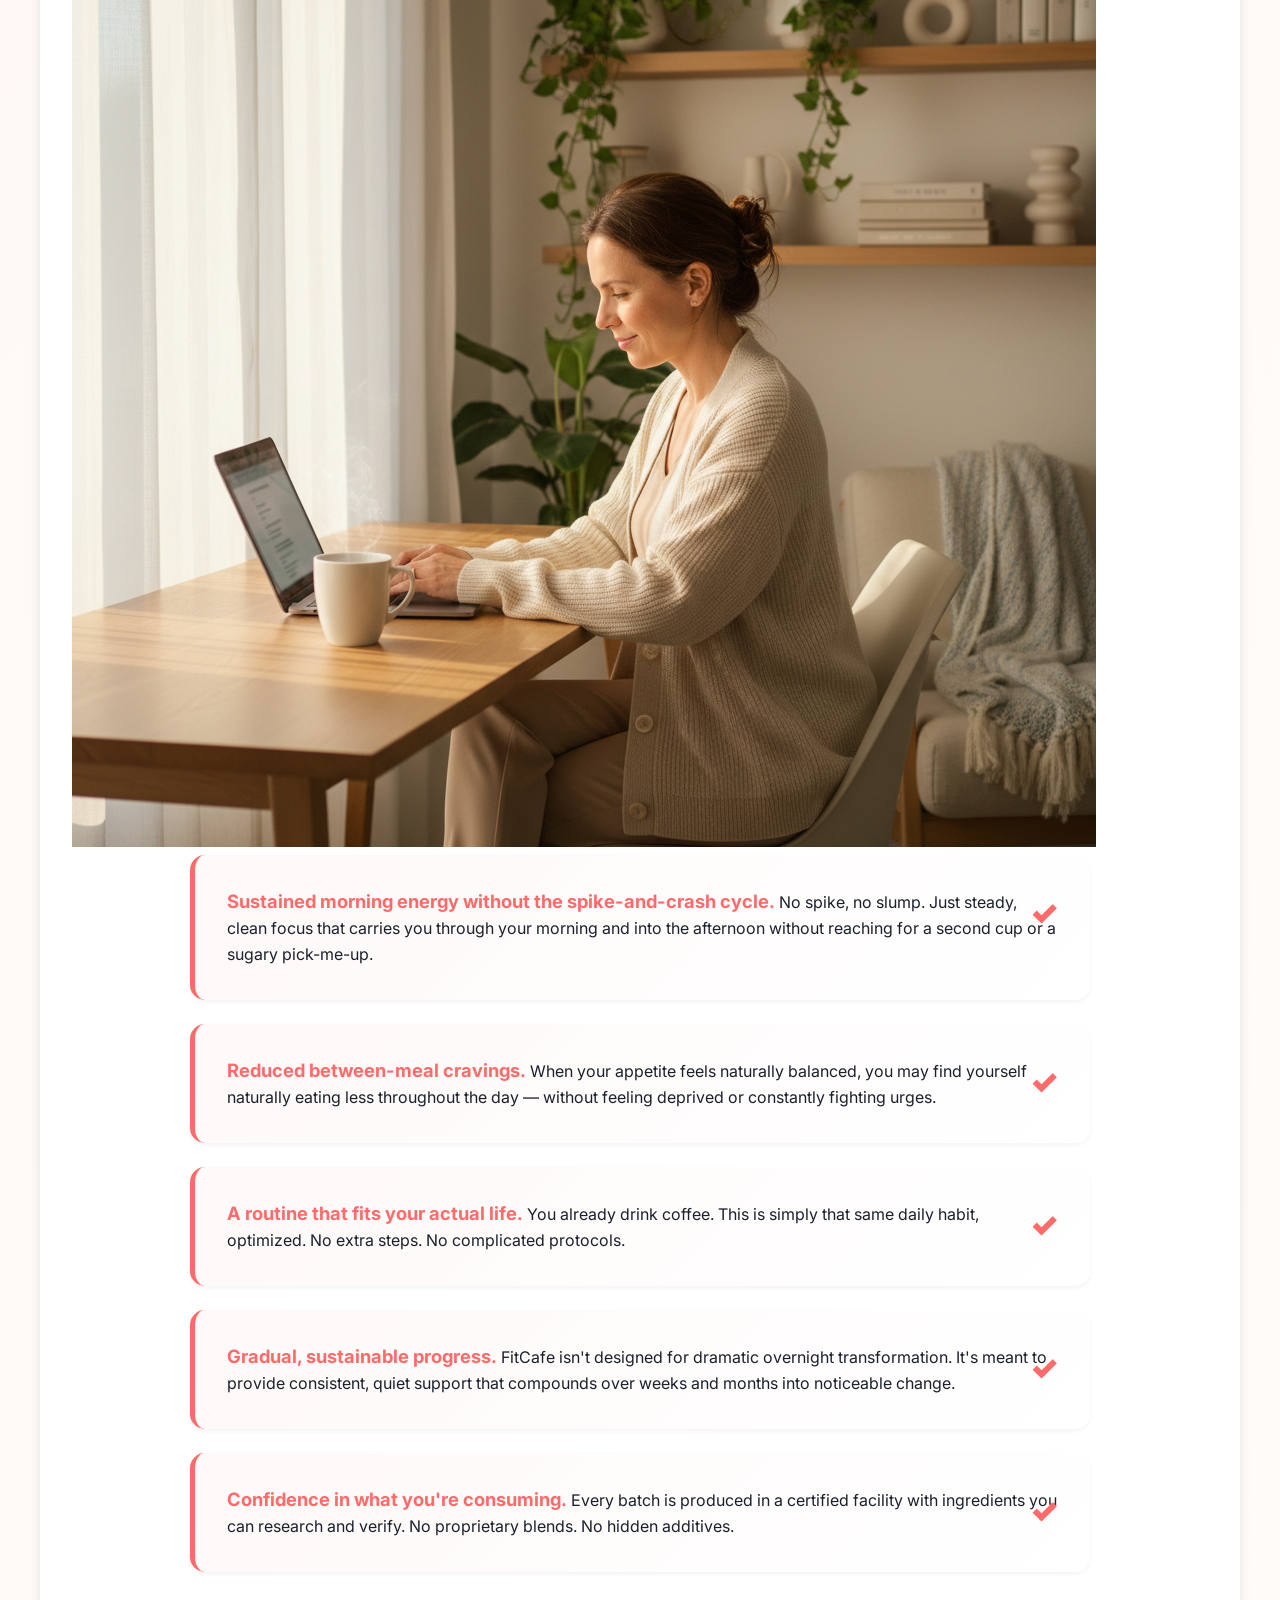
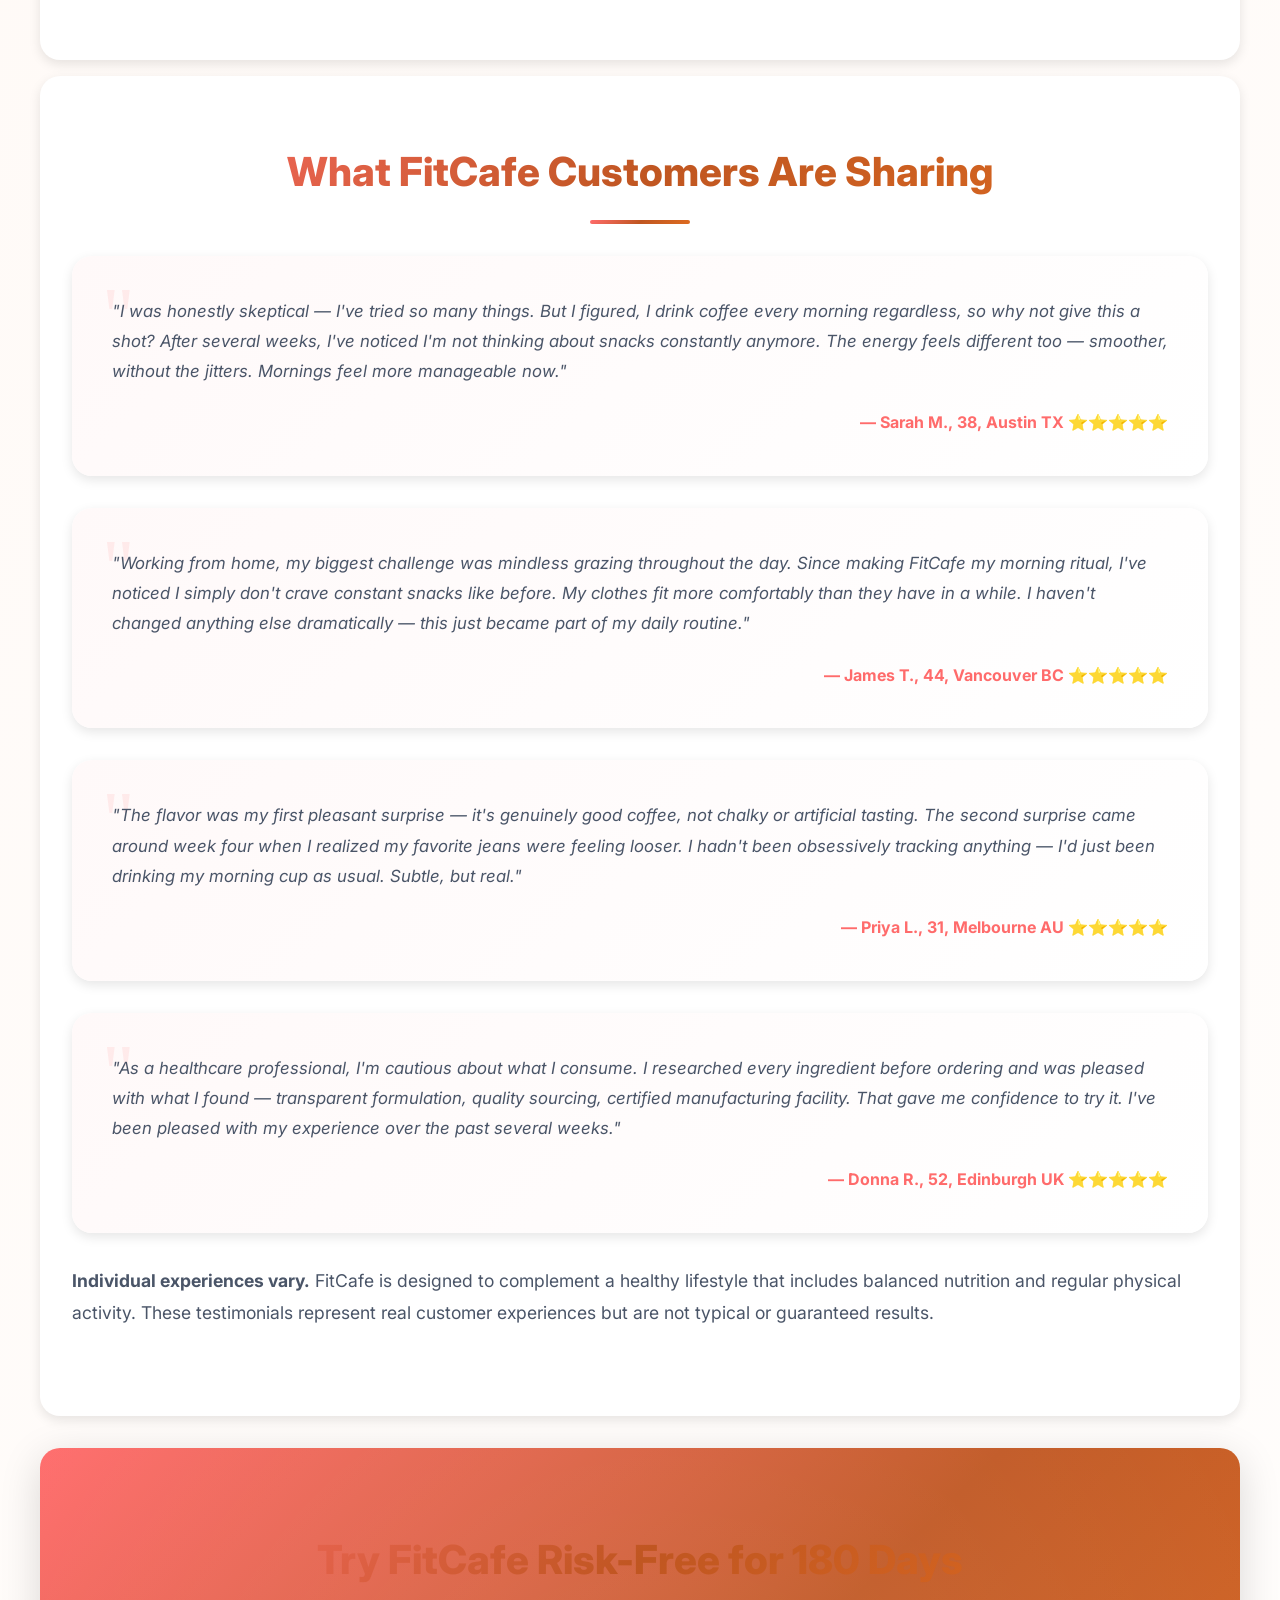
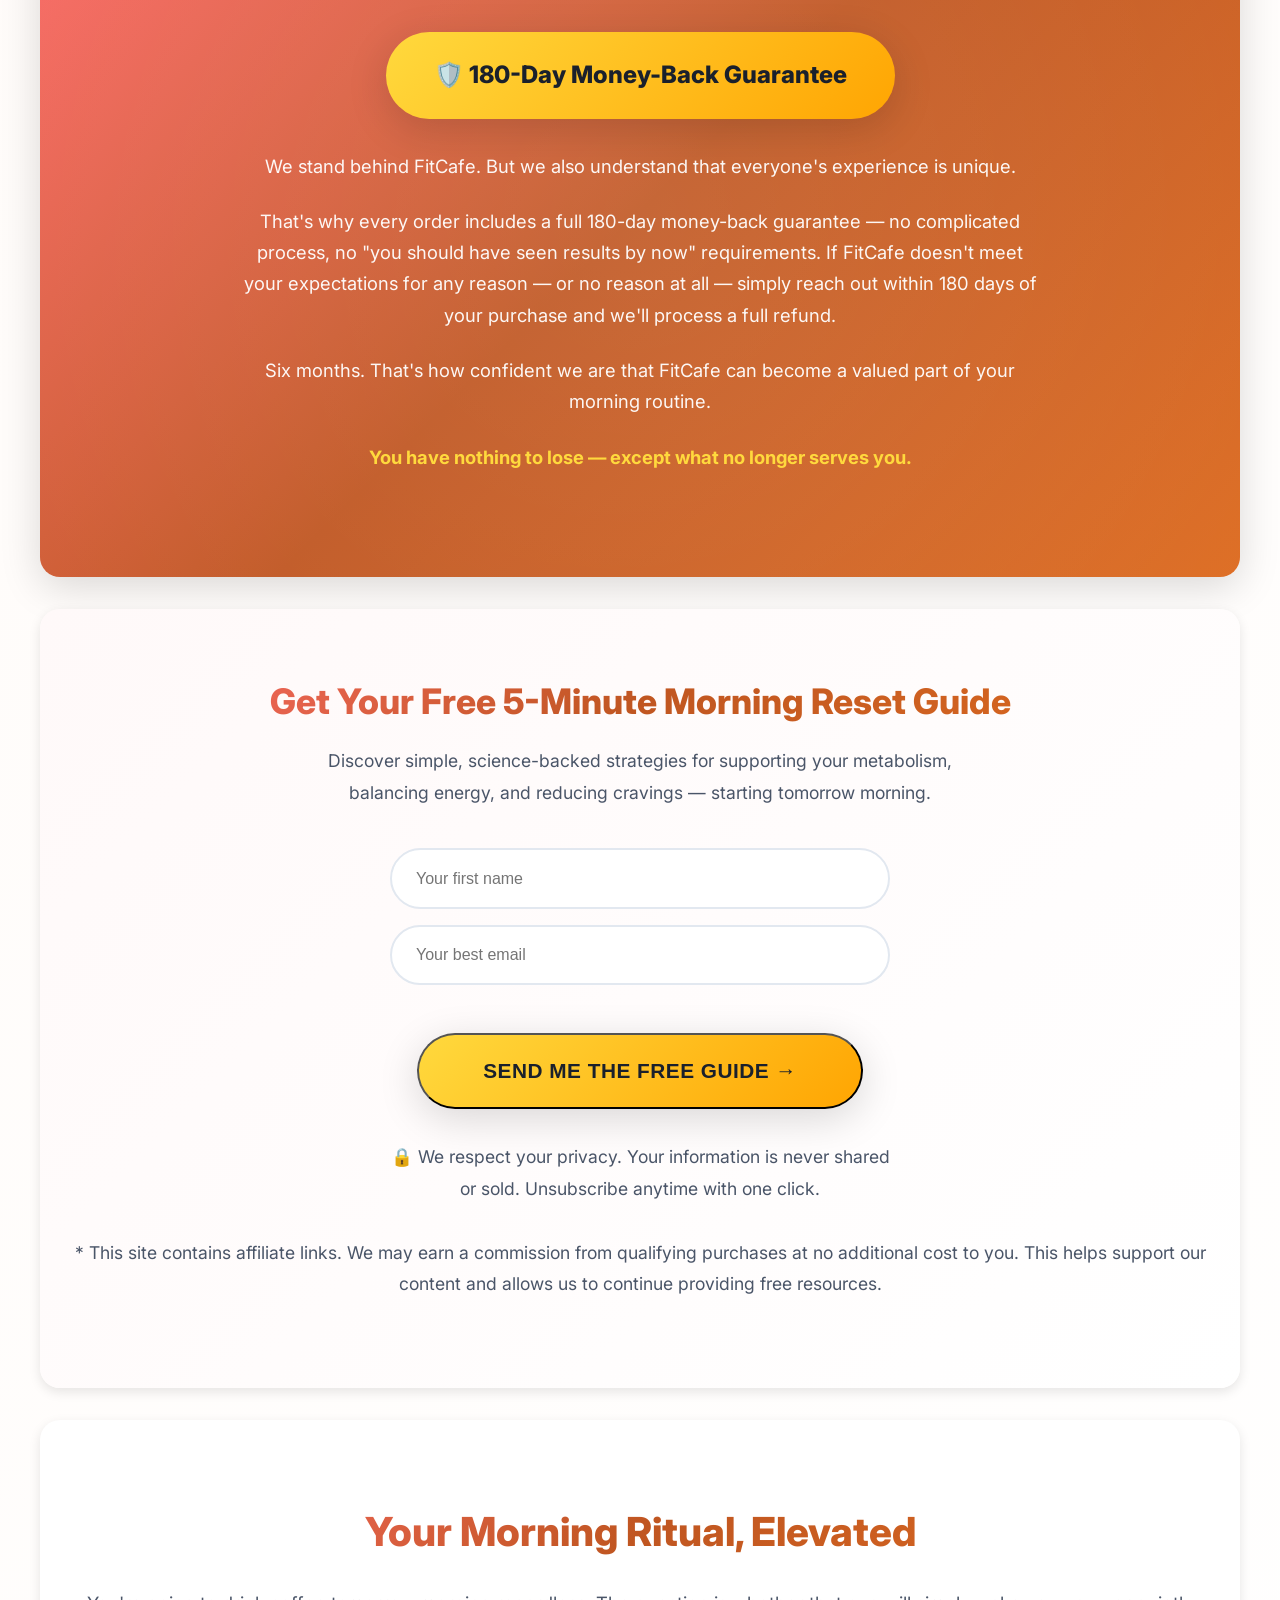
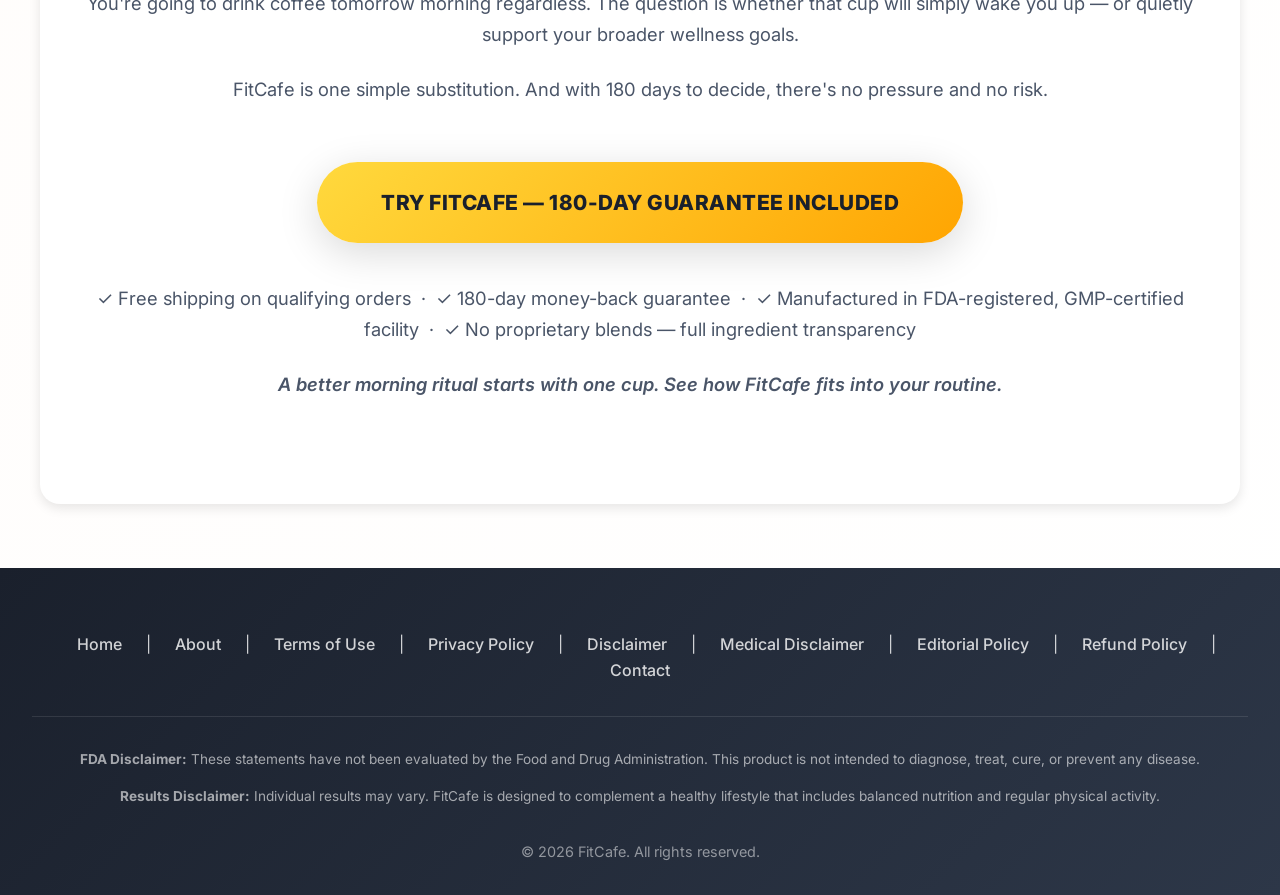
==== commit d6328b51: "Try instagram-product.jpg as hero image (may be actual product photo)" ====
--- a/index.html
+++ b/index.html
@@ -12,14 +12,14 @@
     <meta property="og:url" content="https://fitcafecoffee.com/">
     <meta property="og:title" content="FitCafe - Your Morning Ritual, Elevated">
     <meta property="og:description" content="What If Your Morning Coffee Could Support Your Wellness Goals? FitCafe supports your metabolism, curbs cravings, and keeps your energy steady all day.">
-    <meta property="og:image" content="https://fitcafecoffee.com/assets/hero-product.jpg">
+    <meta property="og:image" content="https://fitcafecoffee.com/assets/hero-product-instagram.jpg">
     
     <!-- Twitter -->
     <meta property="twitter:card" content="summary_large_image">
     <meta property="twitter:url" content="https://fitcafecoffee.com/">
     <meta property="twitter:title" content="FitCafe - Your Morning Ritual, Elevated">
     <meta property="twitter:description" content="What If Your Morning Coffee Could Support Your Wellness Goals? FitCafe supports your metabolism, curbs cravings, and keeps your energy steady all day.">
-    <meta property="twitter:image" content="https://fitcafecoffee.com/assets/hero-product.jpg">
+    <meta property="twitter:image" content="https://fitcafecoffee.com/assets/hero-product-instagram.jpg">
     
     <link rel="stylesheet" href="css/style-modern.css">
     <link href="https://fonts.googleapis.com/css2?family=Inter:wght@300;400;500;600;700&family=Merriweather:wght@300;400;700&display=swap" rel="stylesheet">
@@ -44,7 +44,7 @@
         <h1>What If Your Morning Coffee Could Support Your Wellness Goals?</h1>
         <div class="hero-image-container">
             <div class="product-showcase">
-                <img src="assets/hero-product.jpg" alt="FitCafe premium wellness coffee pouch" class="product-hero-image">
+                <img src="assets/hero-product-instagram.jpg" alt="FitCafe premium wellness coffee pouch" class="product-hero-image">
                 <div class="product-overlay">
                     <span class="product-badge">Premium Wellness Coffee</span>
                 </div>
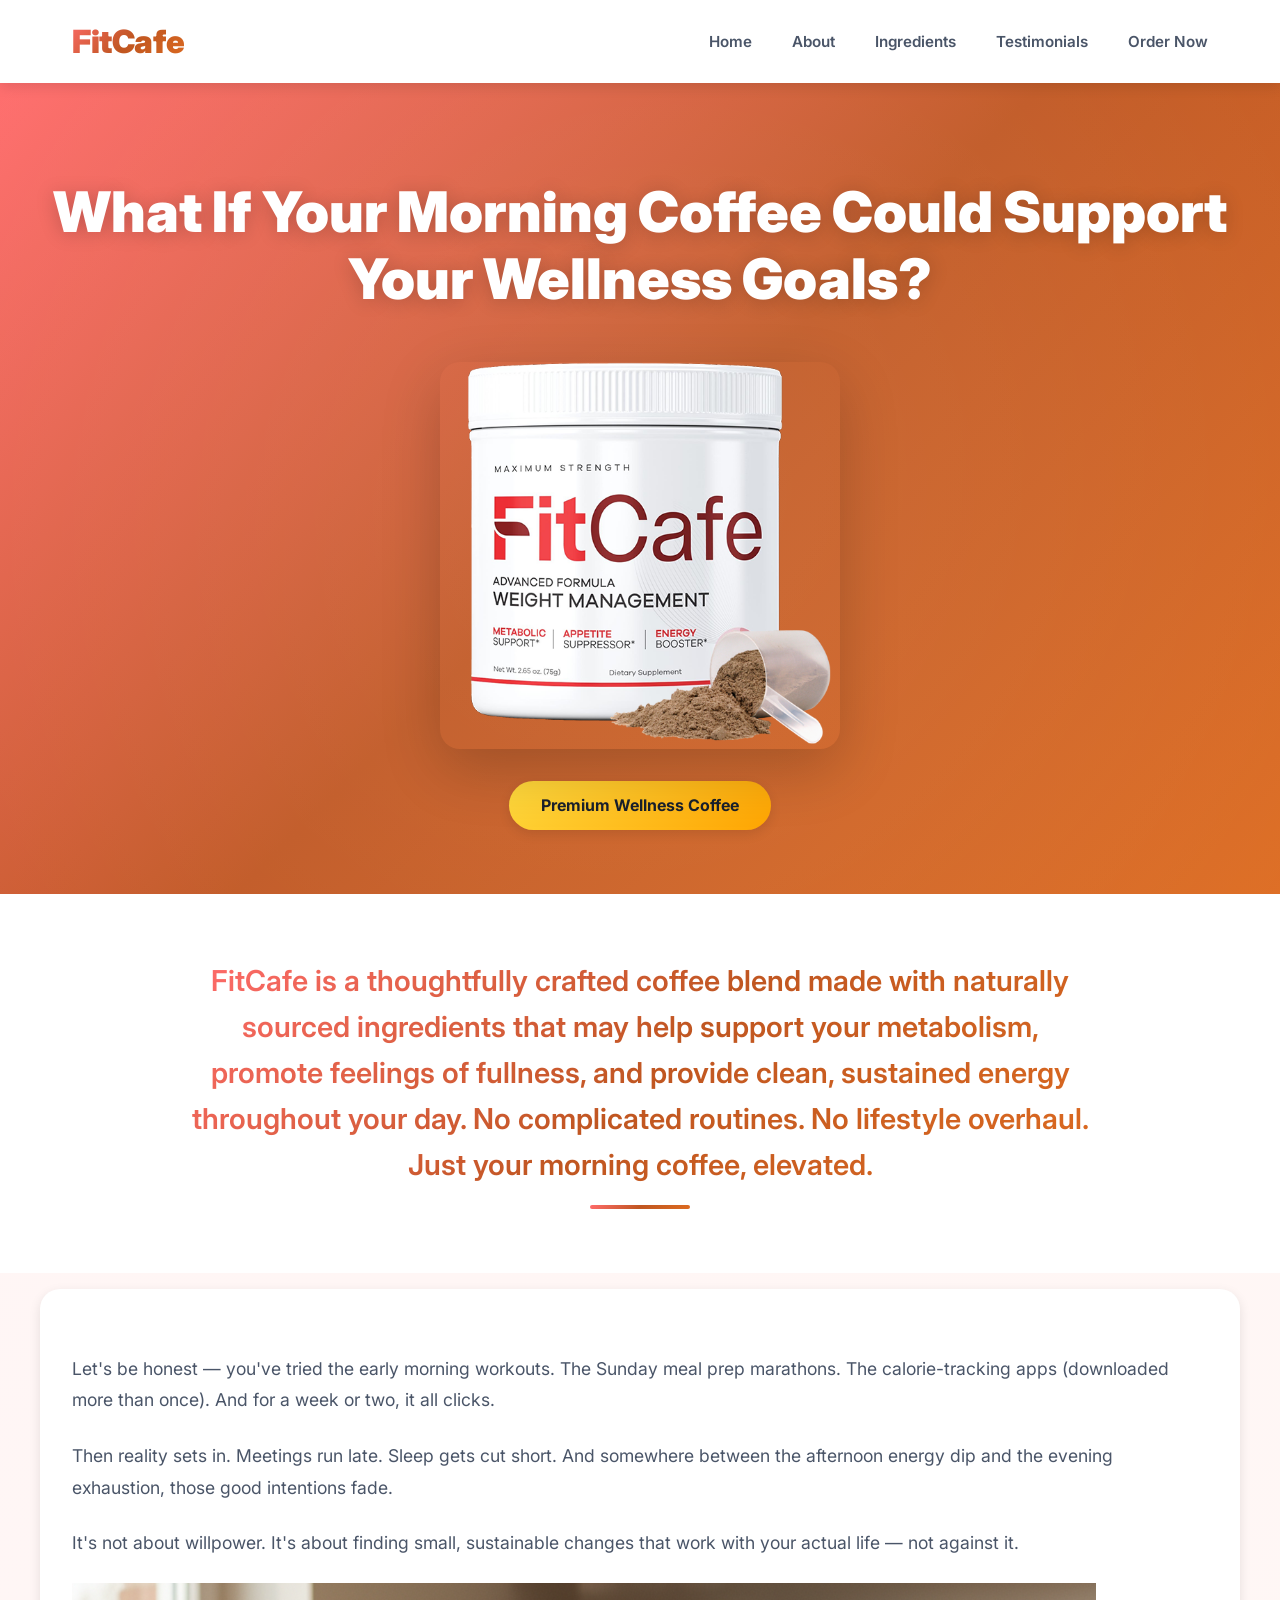
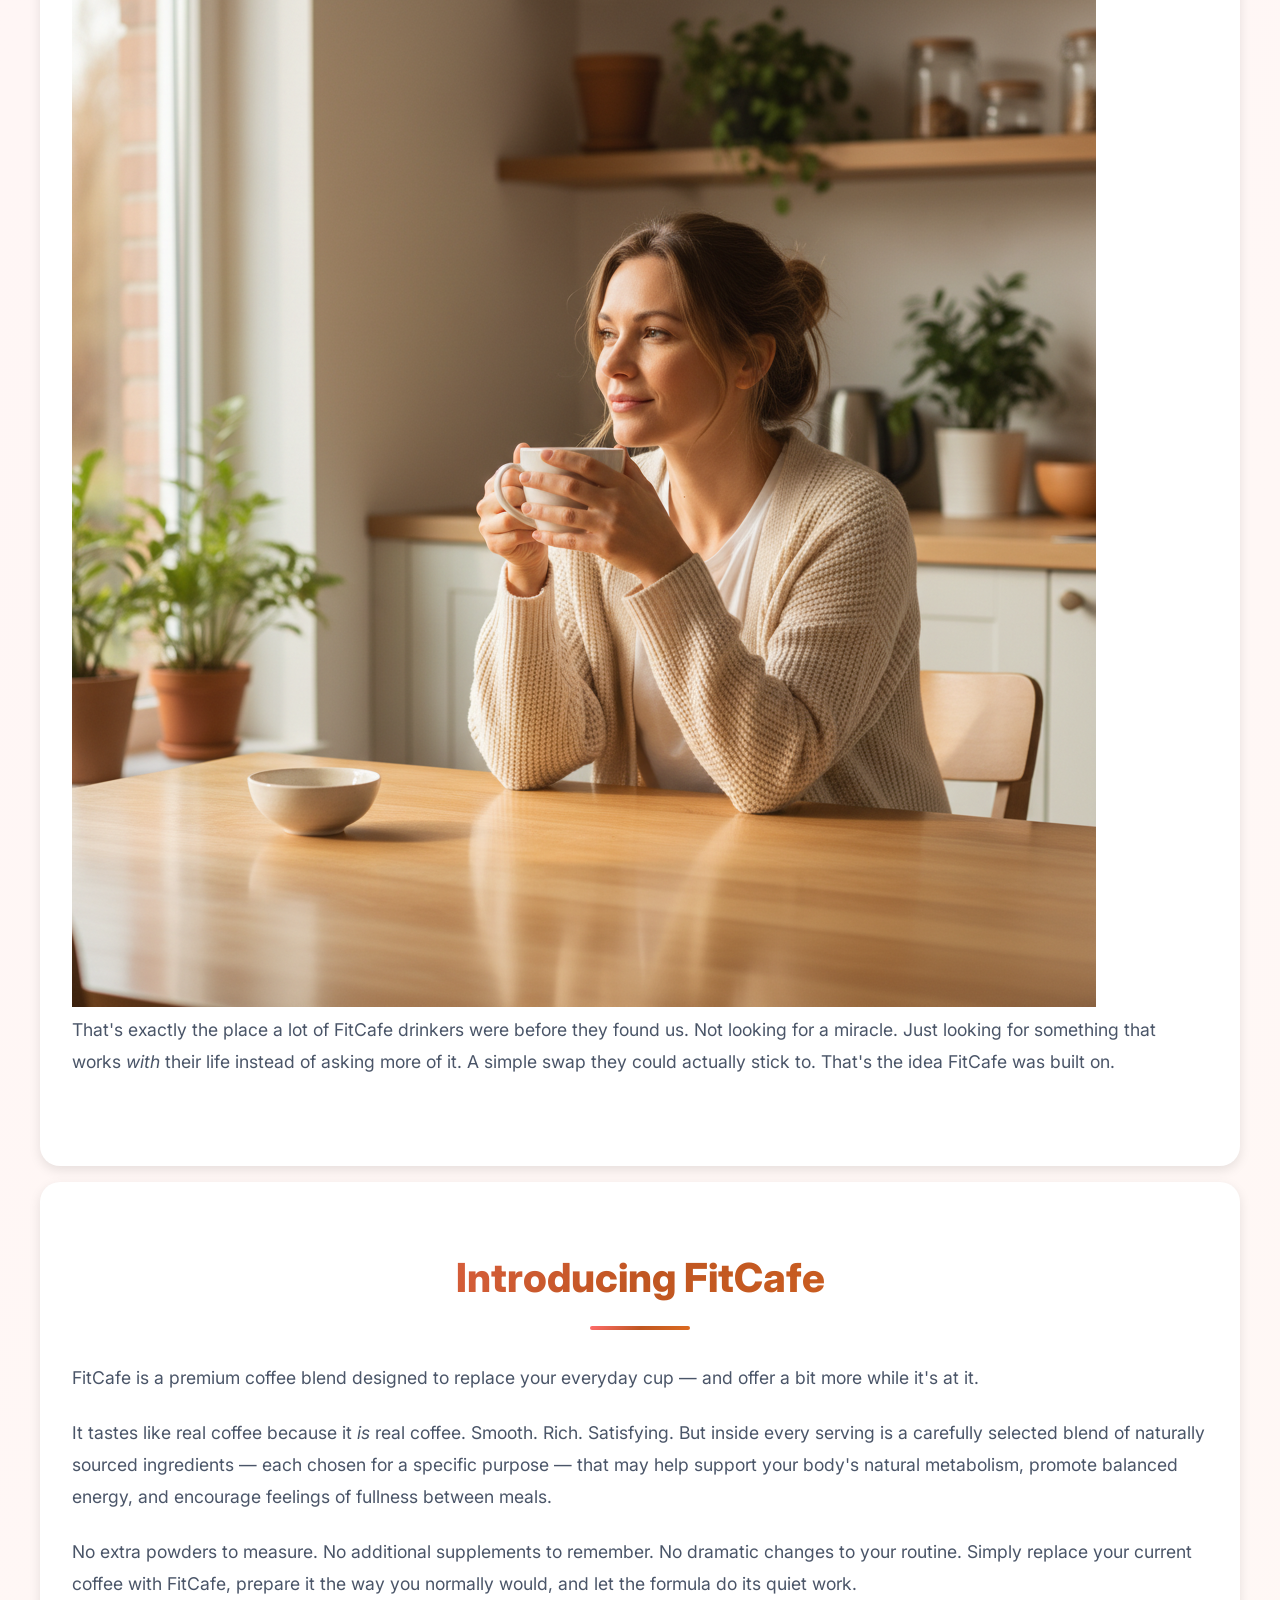
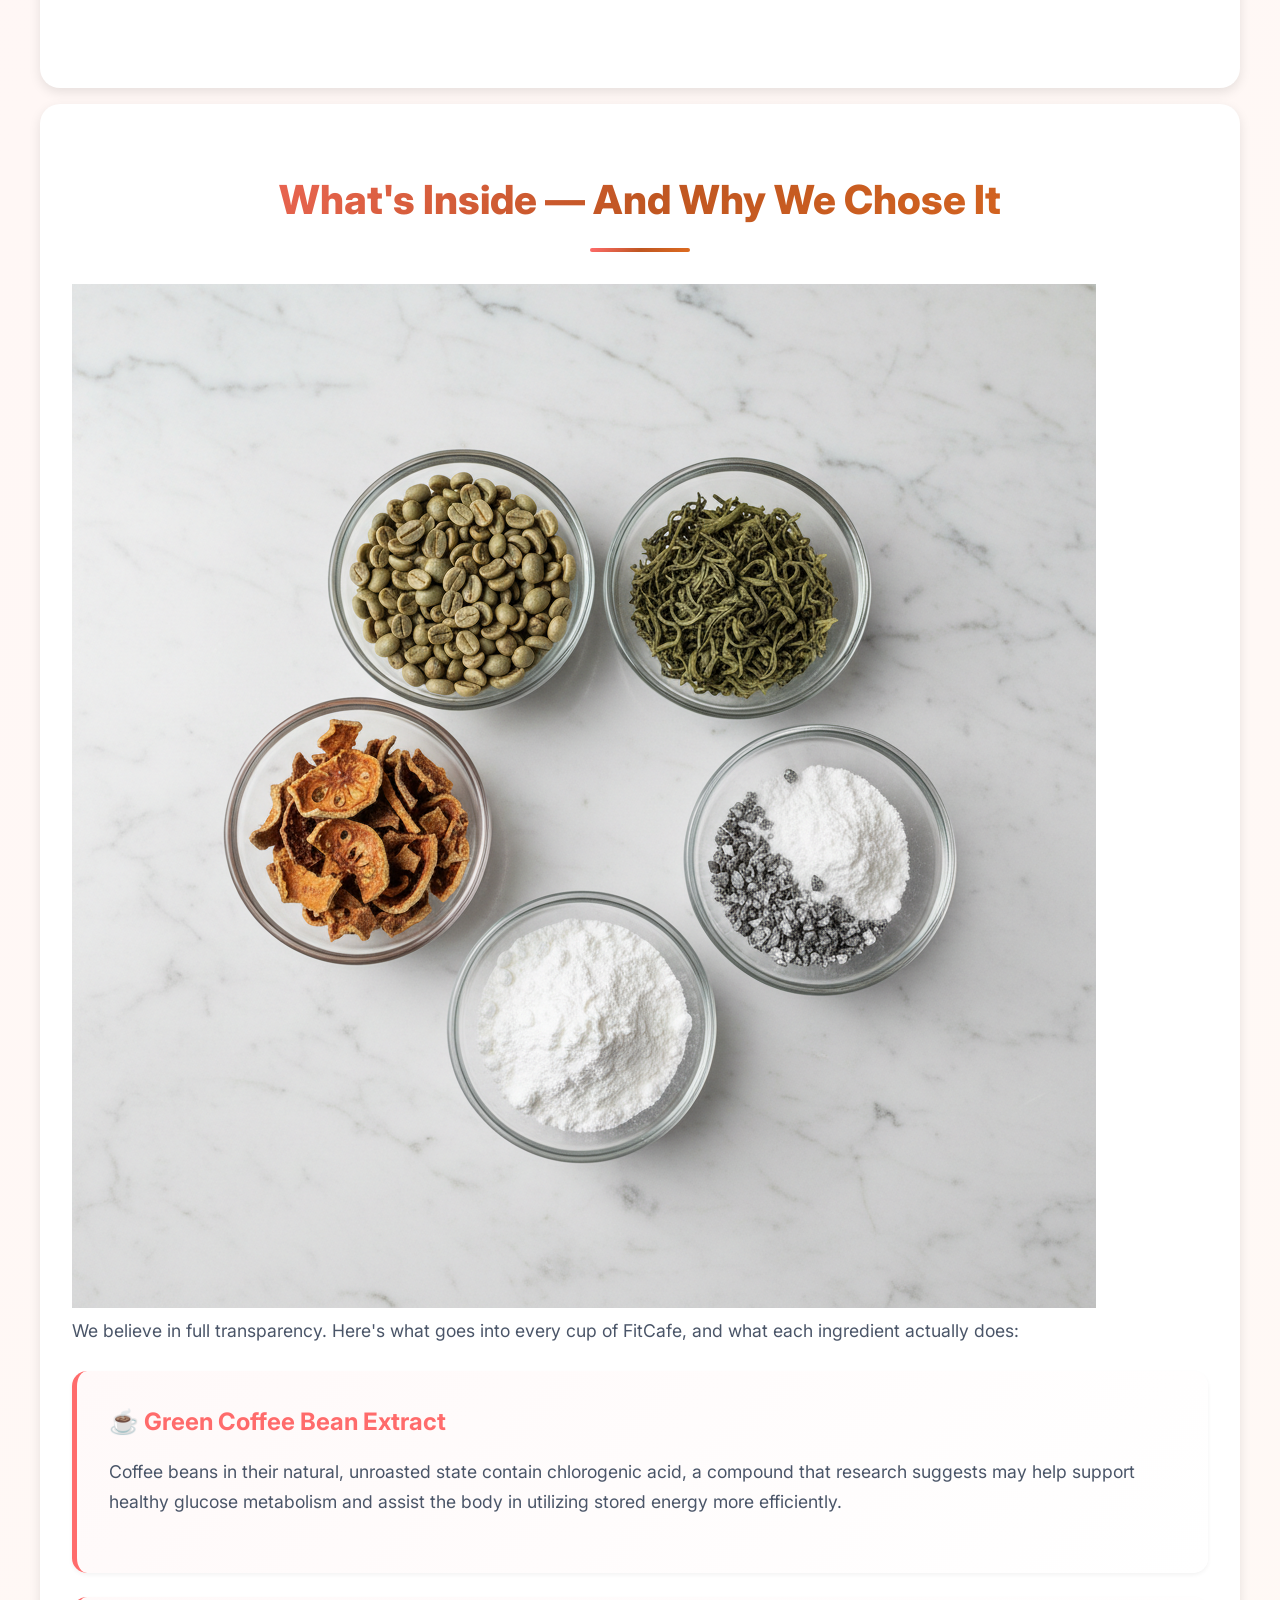
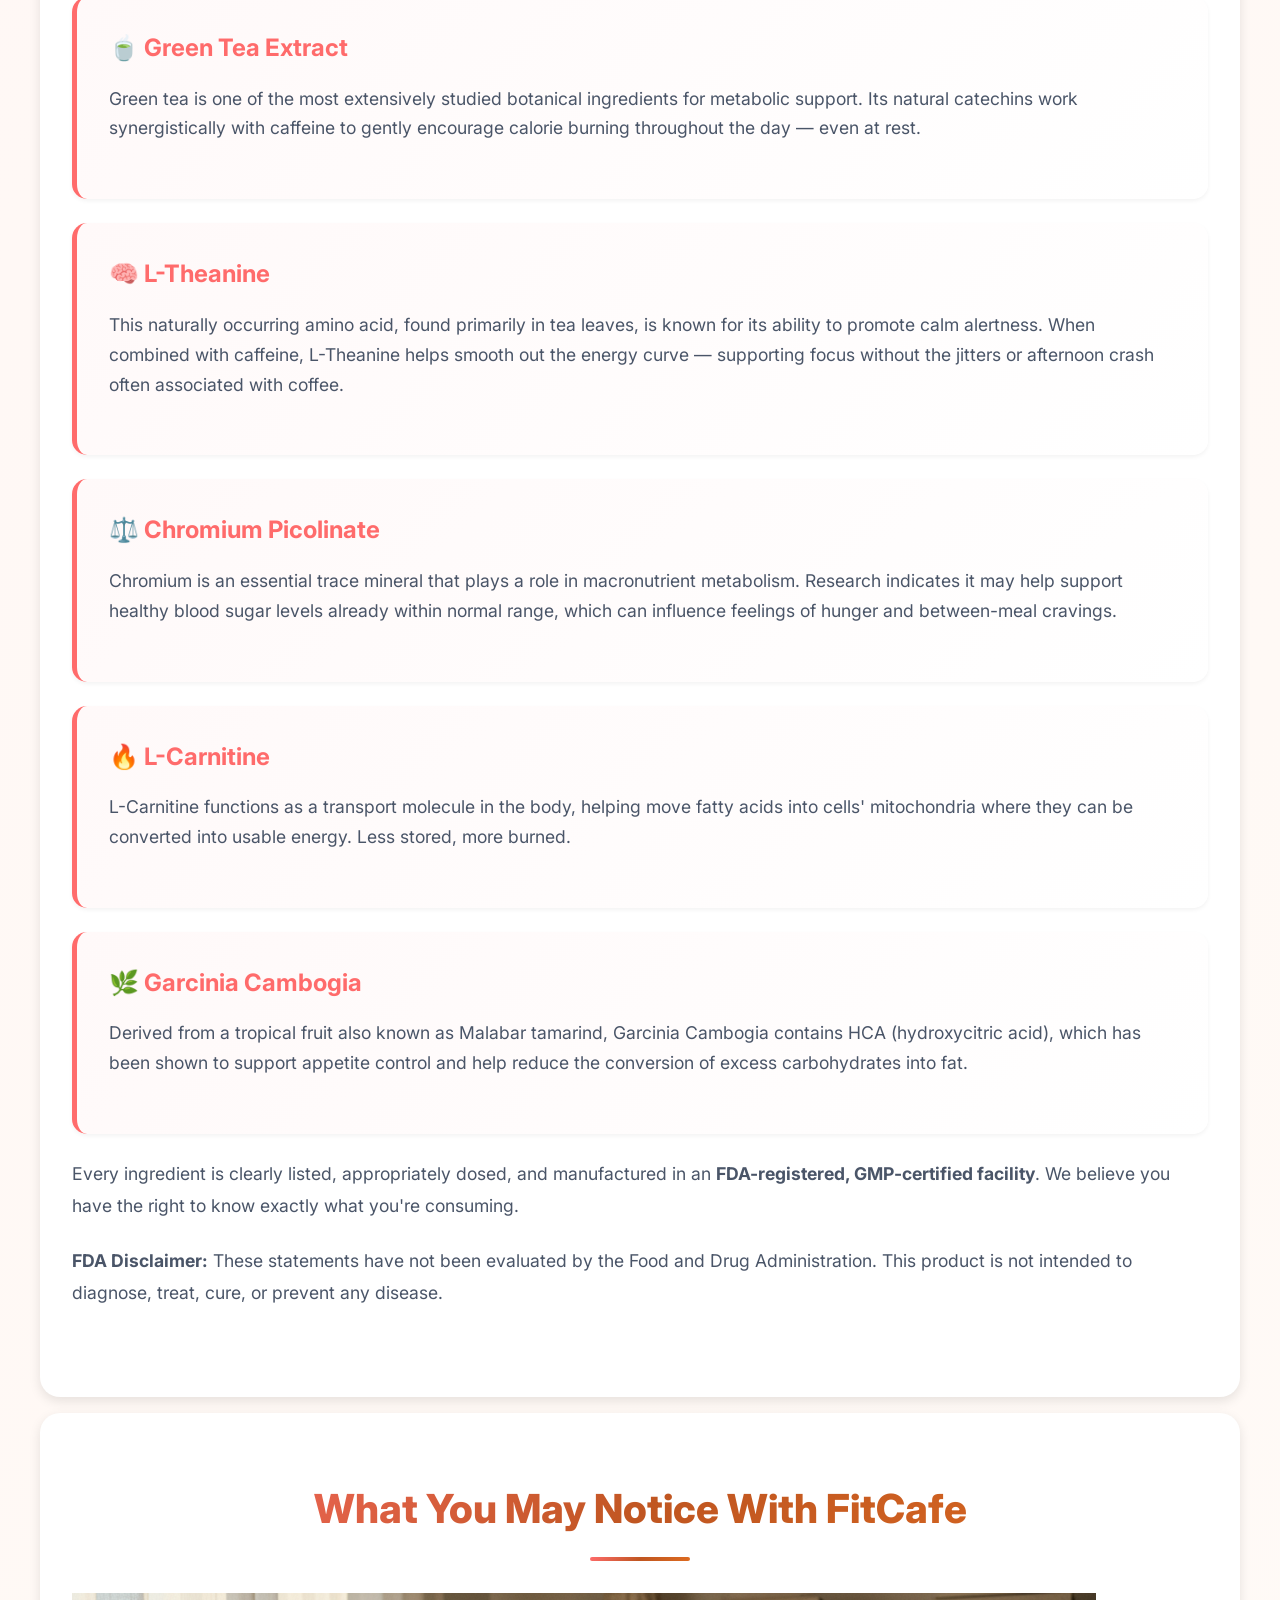
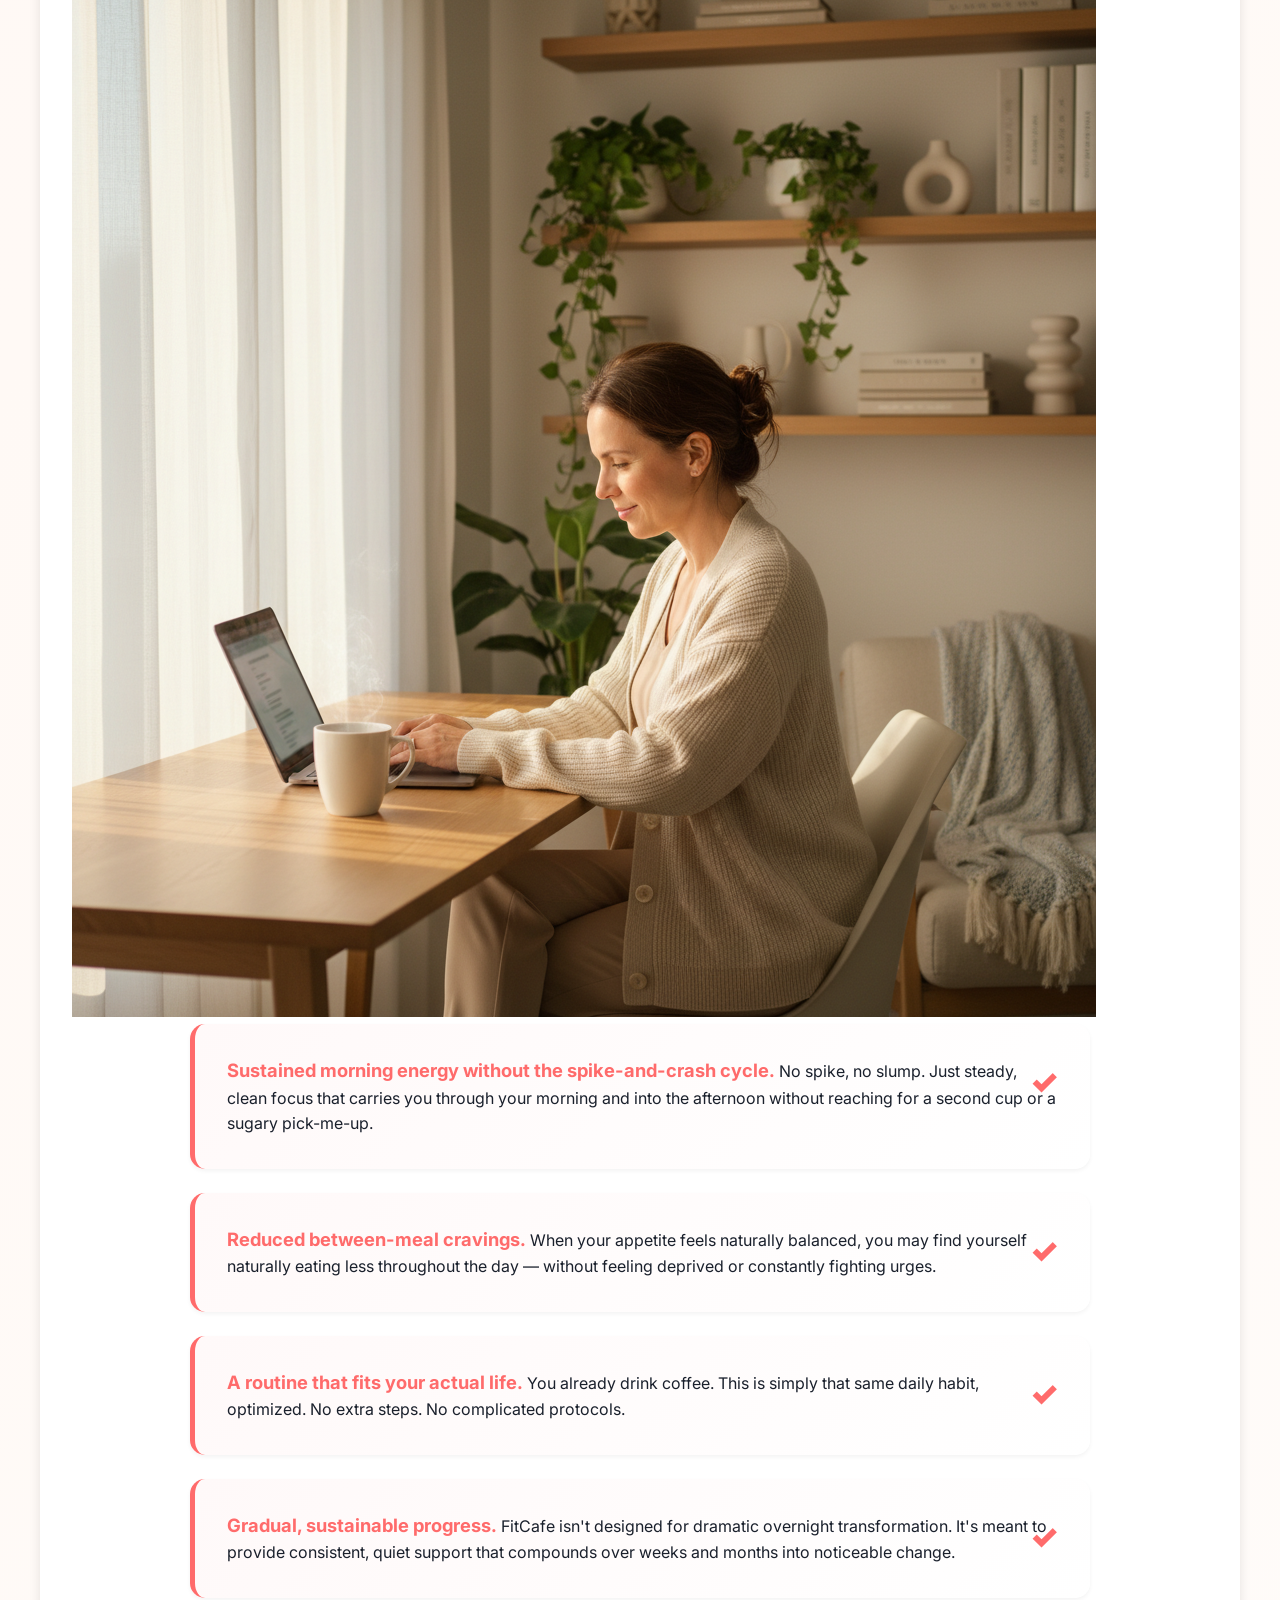
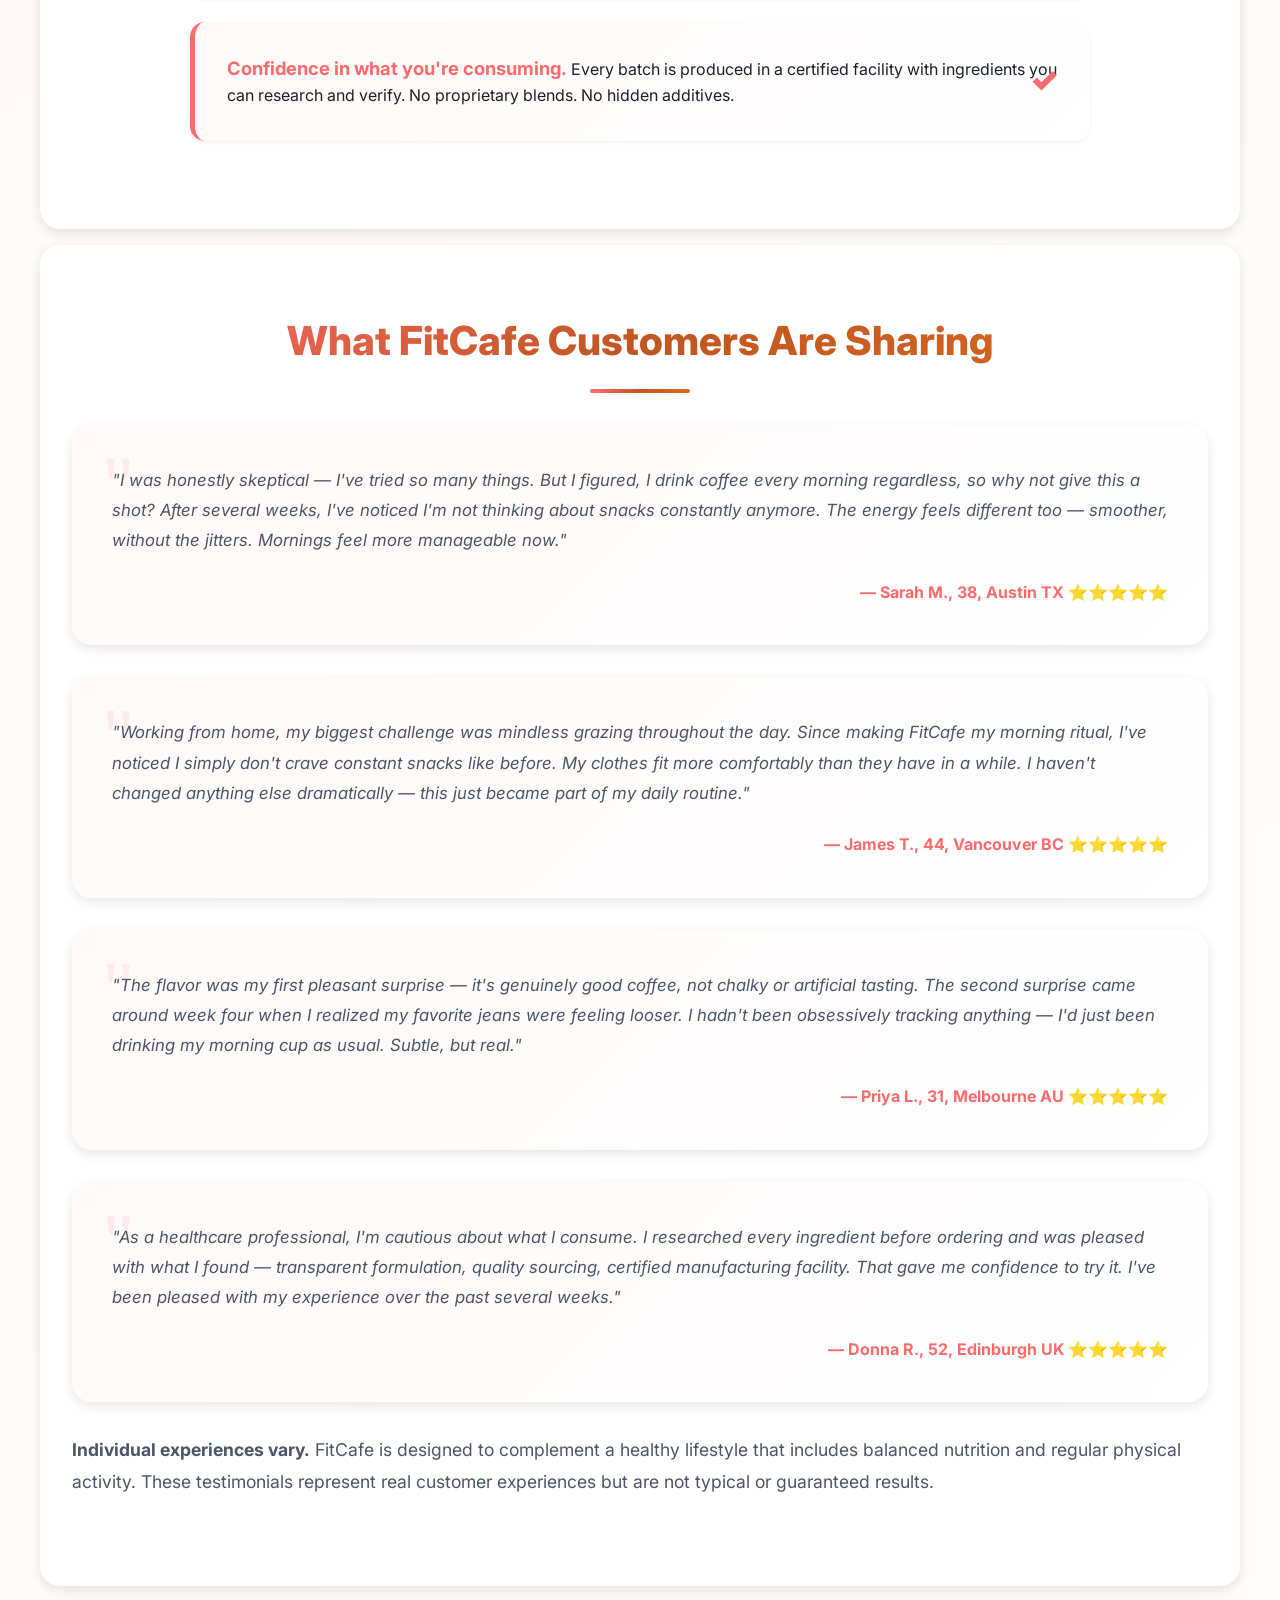
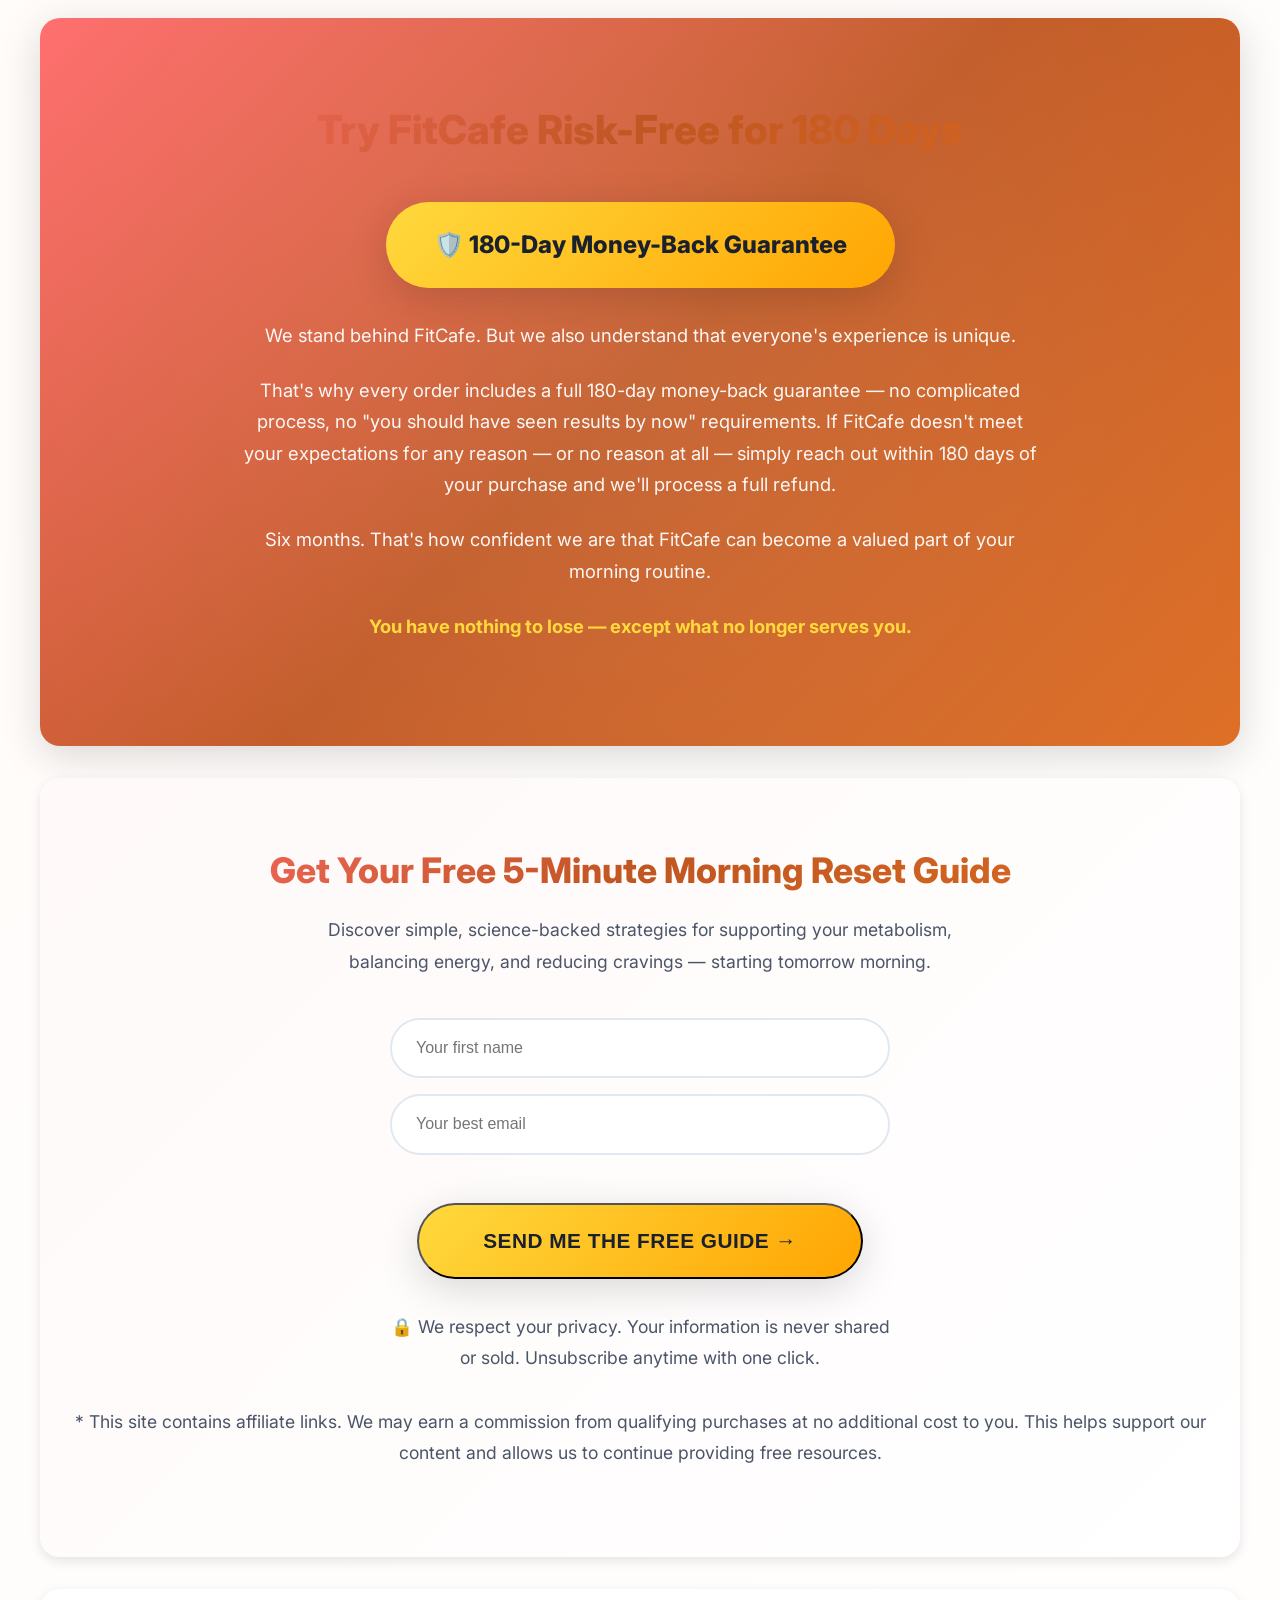
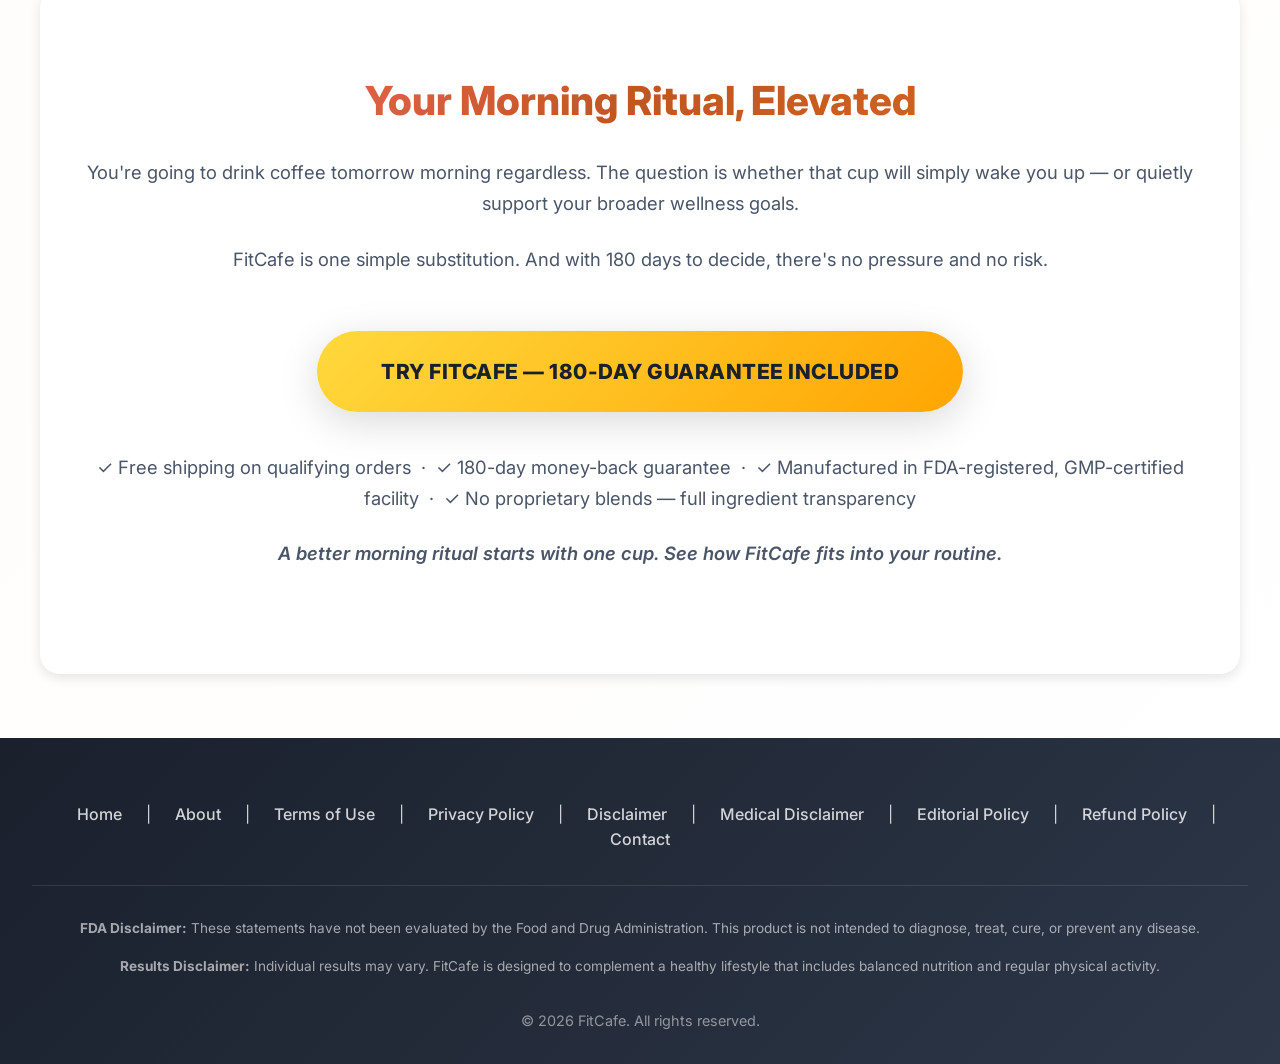
==== commit 2bdfc7f2: "Use OFFICIAL product image from tryfitcafe.com (hero-product-official.png)" ====
--- a/index.html
+++ b/index.html
@@ -12,14 +12,14 @@
     <meta property="og:url" content="https://fitcafecoffee.com/">
     <meta property="og:title" content="FitCafe - Your Morning Ritual, Elevated">
     <meta property="og:description" content="What If Your Morning Coffee Could Support Your Wellness Goals? FitCafe supports your metabolism, curbs cravings, and keeps your energy steady all day.">
-    <meta property="og:image" content="https://fitcafecoffee.com/assets/hero-product-instagram.jpg">
+    <meta property="og:image" content="https://fitcafecoffee.com/assets/hero-product-official.png">
     
     <!-- Twitter -->
     <meta property="twitter:card" content="summary_large_image">
     <meta property="twitter:url" content="https://fitcafecoffee.com/">
     <meta property="twitter:title" content="FitCafe - Your Morning Ritual, Elevated">
     <meta property="twitter:description" content="What If Your Morning Coffee Could Support Your Wellness Goals? FitCafe supports your metabolism, curbs cravings, and keeps your energy steady all day.">
-    <meta property="twitter:image" content="https://fitcafecoffee.com/assets/hero-product-instagram.jpg">
+    <meta property="twitter:image" content="https://fitcafecoffee.com/assets/hero-product-official.png">
     
     <link rel="stylesheet" href="css/style-modern.css">
     <link href="https://fonts.googleapis.com/css2?family=Inter:wght@300;400;500;600;700&family=Merriweather:wght@300;400;700&display=swap" rel="stylesheet">
@@ -44,7 +44,7 @@
         <h1>What If Your Morning Coffee Could Support Your Wellness Goals?</h1>
         <div class="hero-image-container">
             <div class="product-showcase">
-                <img src="assets/hero-product-instagram.jpg" alt="FitCafe premium wellness coffee pouch" class="product-hero-image">
+                <img src="assets/hero-product-official.png" alt="FitCafe premium wellness coffee pouch" class="product-hero-image">
                 <div class="product-overlay">
                     <span class="product-badge">Premium Wellness Coffee</span>
                 </div>
